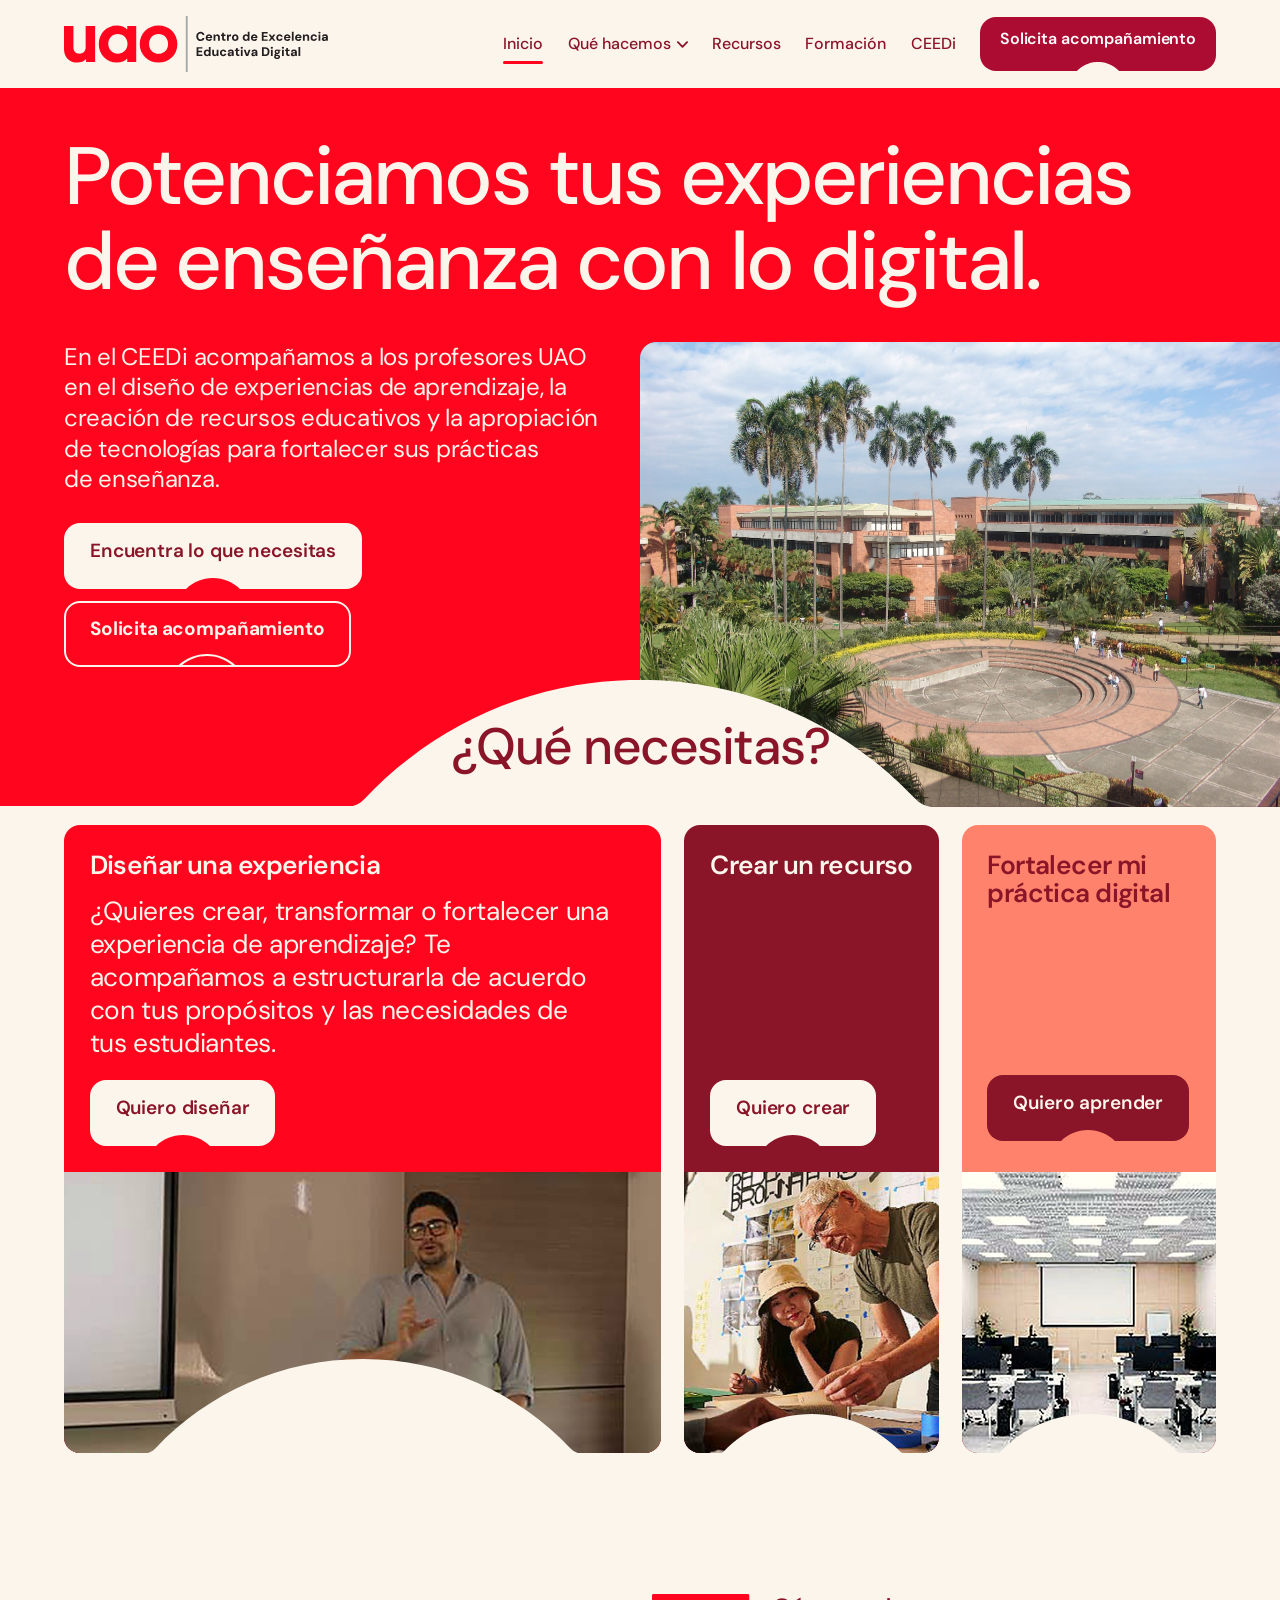
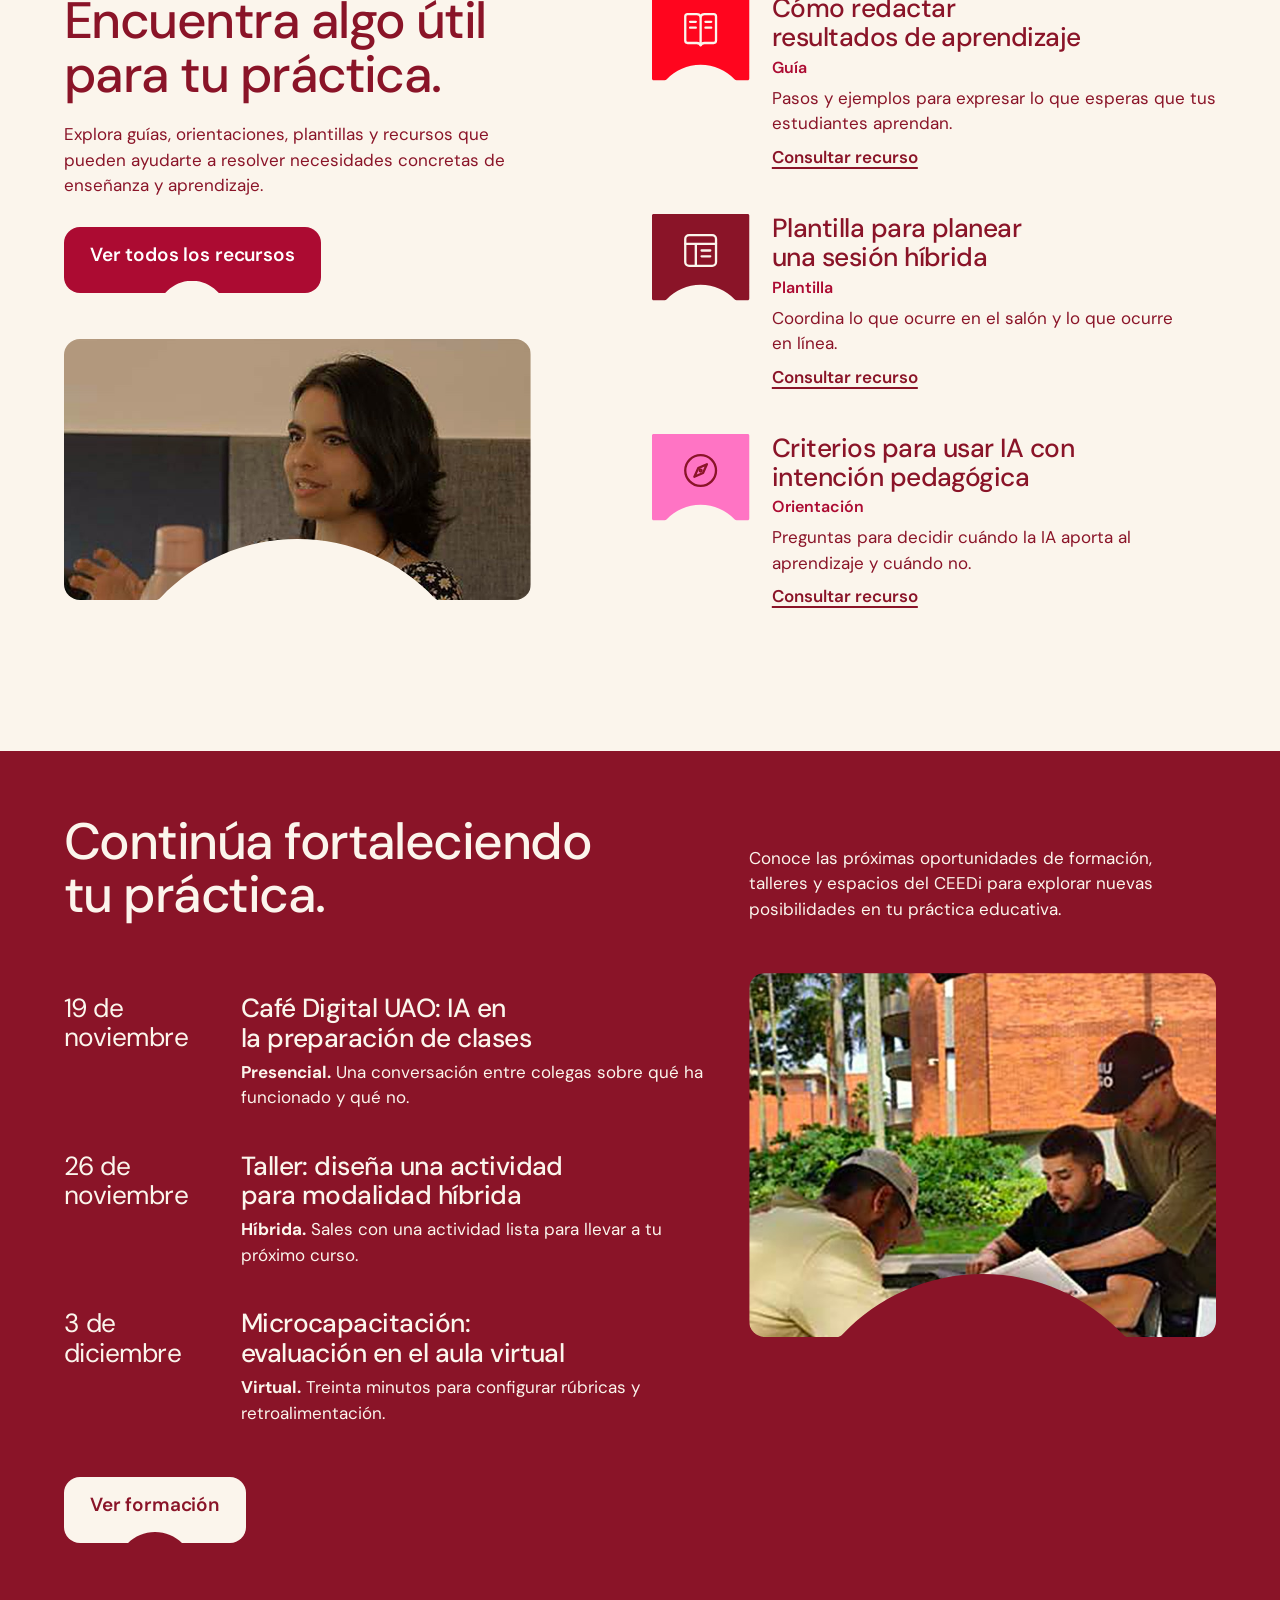
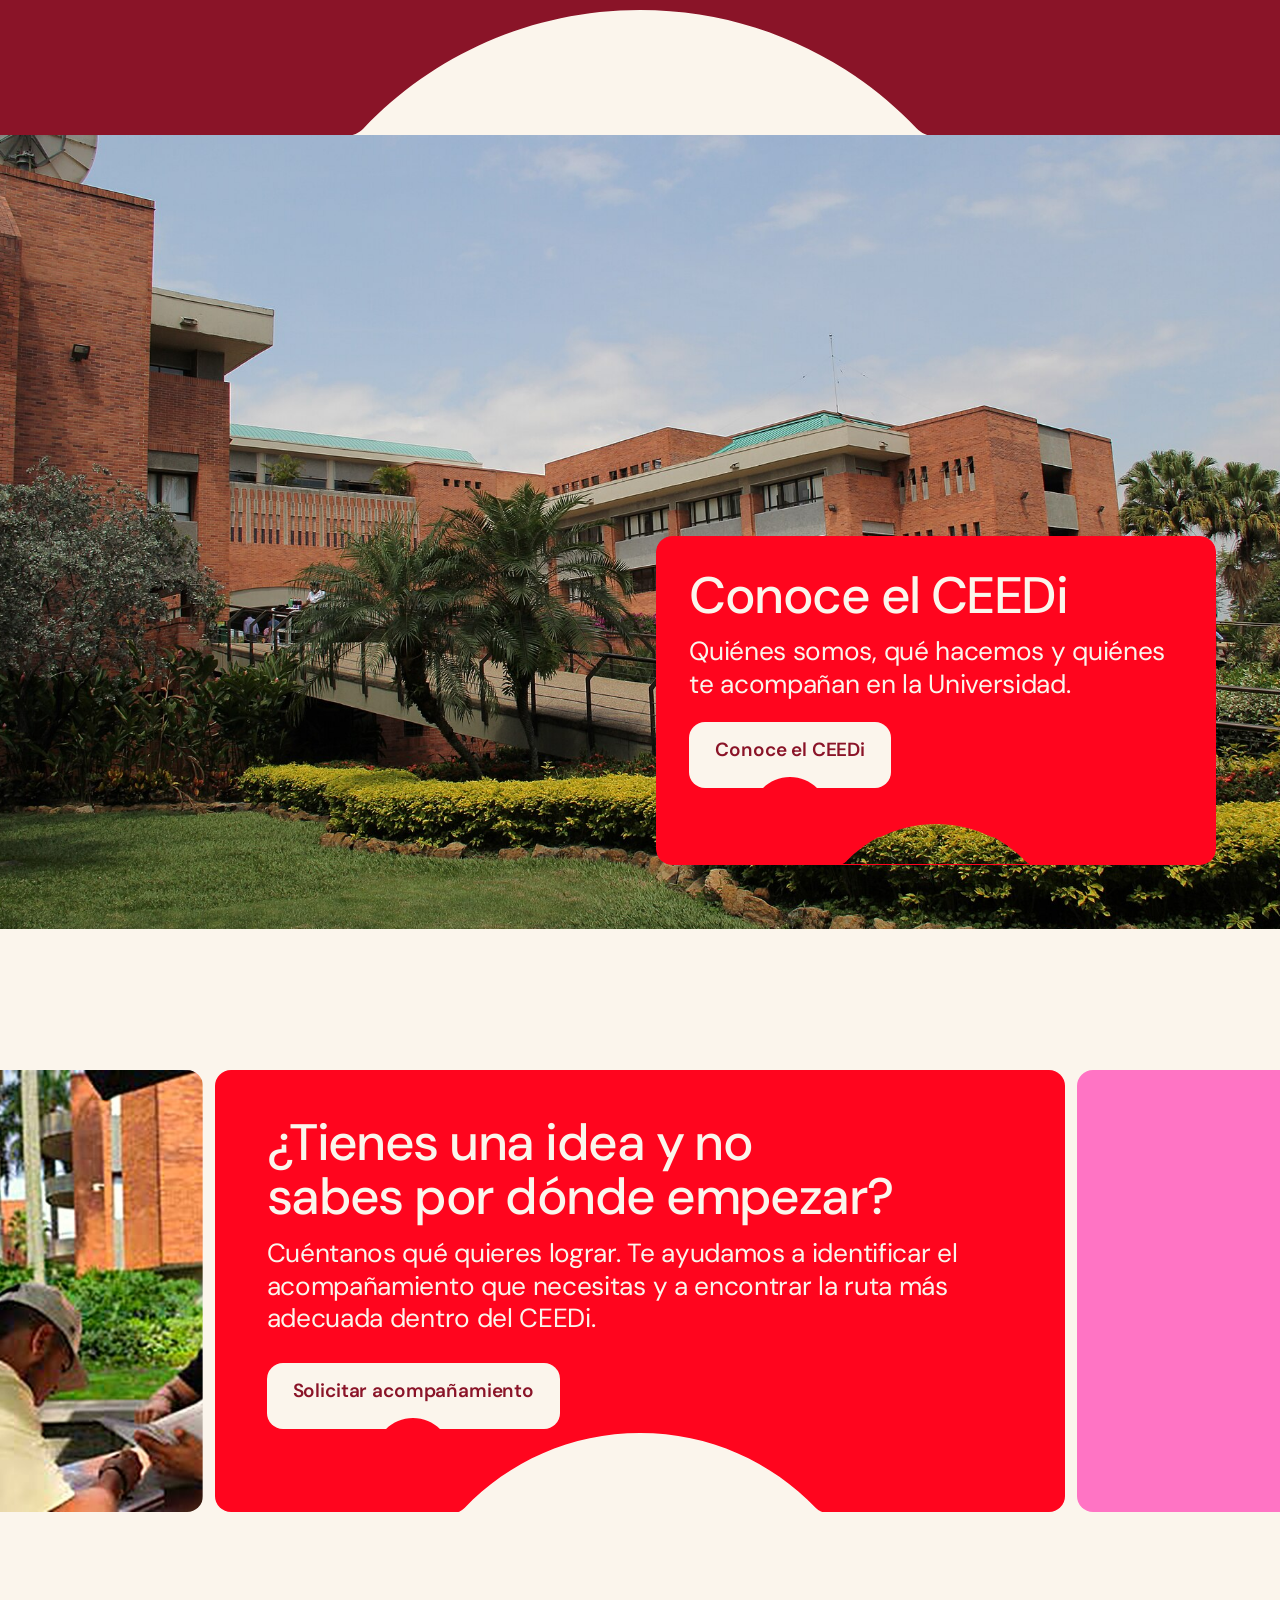
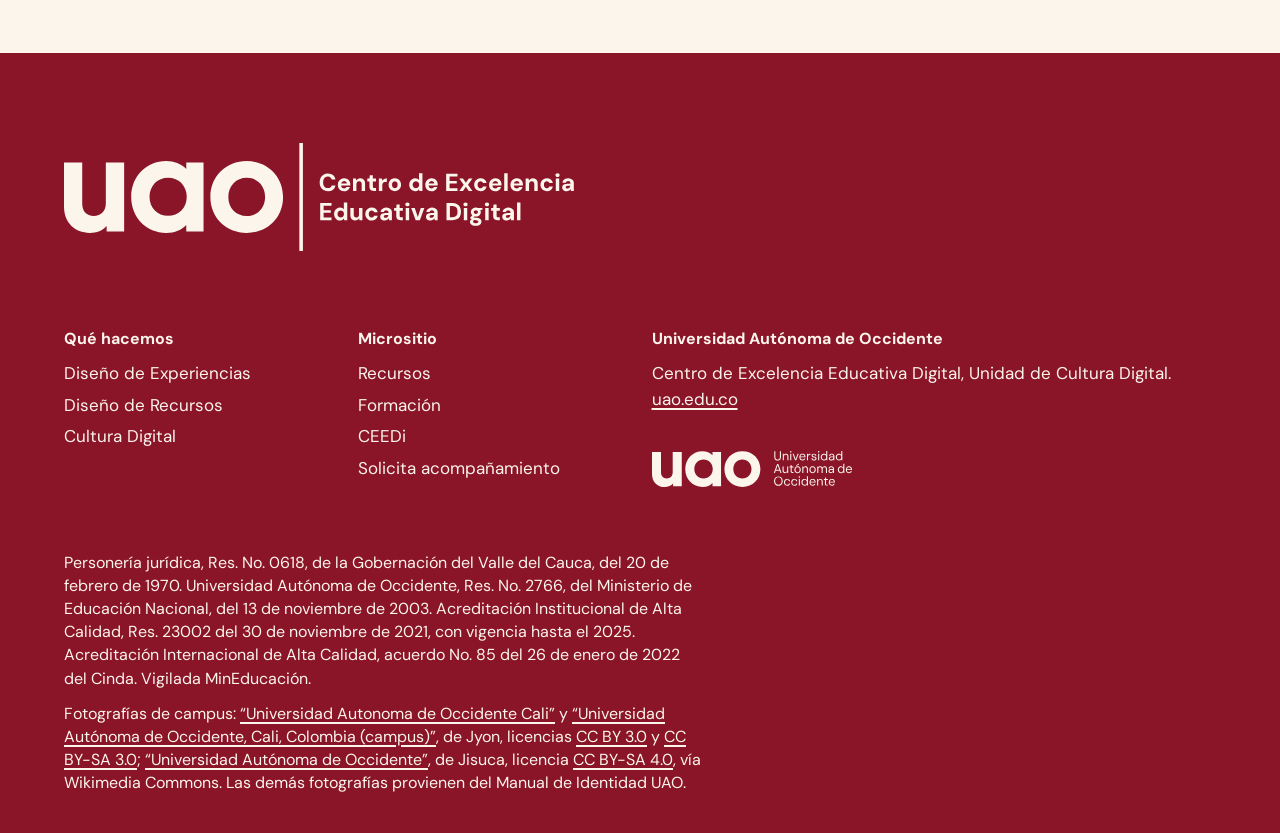
==== index.html @ 80896334 "init: first proposal" ====
<!DOCTYPE html>
<html lang="es">
<head>
<meta charset="utf-8">
<meta name="viewport" content="width=device-width, initial-scale=1">
<title>CEEDi · Centro de Excelencia Educativa Digital · UAO</title>
<meta name="description" content="Acompañamos a los profesores UAO en el diseño de experiencias de aprendizaje, la creación de recursos educativos y la apropiación de tecnologías.">
<meta name="theme-color" content="#FF051E">
<link rel="icon" href="assets/logo/favicon.svg" type="image/svg+xml">
<link rel="preload" href="assets/fonts/dm-sans-latin-wght-normal.woff2" as="font" type="font/woff2" crossorigin>
<link rel="stylesheet" href="assets/css/site.css">
<script>document.documentElement.classList.add('js')</script>
</head>
<body>

<a class="saltar" href="#contenido">Saltar al contenido</a>
<header class="cabecera">
  <a class="cabecera__marca" href="index.html"><img src="assets/logo/uao-ceedi.svg" width="265" height="56" alt="uao, Centro de Excelencia Educativa Digital. Ir al inicio"></a>
  <button class="cabecera__abrir" type="button" aria-expanded="false" aria-controls="menu">Menú</button>
  <nav class="nav" id="menu" aria-label="Principal">
    <button class="nav__cerrar" type="button">Cerrar</button>
    <ul>
      <li><a class="nav__enlace" href="index.html" aria-current="page">Inicio</a></li>
      <li class="nav__grupo">
        <button type="button" aria-expanded="false" aria-controls="sub-hacemos">Qué hacemos <svg class="nav__flecha" viewBox="0 0 12 7" fill="none" aria-hidden="true"><path d="M1 1l5 5 5-5" stroke="currentColor" stroke-width="2" stroke-linecap="round" stroke-linejoin="round"/></svg></button>
        <ul class="submenu" id="sub-hacemos">
          <li><a href="diseno-de-experiencias.html"><strong style="--vineta:var(--rojo)"><svg class="vineta" viewBox="0 0 491.82 245.91" aria-hidden="true"><path d="M491.82 7.79V238.13C491.82 242.43 488.34 245.91 484.04 245.91H428.38C424.11 245.91 420.03 244.16 417.1 241.06 374.18 195.67 313.34 167.36 245.91 167.36 178.48 167.36 117.64 195.67 74.72 241.06 71.79 244.16 67.71 245.91 63.45 245.91H7.79C3.48 245.91 0 242.43 0 238.13V7.79C0 3.49 3.48 0 7.79 0H484.04C488.34 0 491.82 3.49 491.82 7.79Z"/></svg>Diseño de Experiencias</strong><span>Crea, transforma o fortalece una experiencia de aprendizaje.</span></a></li><li><a href="diseno-de-recursos.html"><strong style="--vineta:var(--vino-o)"><svg class="vineta" viewBox="0 0 491.82 245.91" aria-hidden="true"><path d="M491.82 7.79V238.13C491.82 242.43 488.34 245.91 484.04 245.91H428.38C424.11 245.91 420.03 244.16 417.1 241.06 374.18 195.67 313.34 167.36 245.91 167.36 178.48 167.36 117.64 195.67 74.72 241.06 71.79 244.16 67.71 245.91 63.45 245.91H7.79C3.48 245.91 0 242.43 0 238.13V7.79C0 3.49 3.48 0 7.79 0H484.04C488.34 0 491.82 3.49 491.82 7.79Z"/></svg>Diseño de Recursos</strong><span>Convierte una idea o un contenido en un recurso educativo.</span></a></li><li><a href="cultura-digital.html"><strong style="--vineta:var(--coral)"><svg class="vineta" viewBox="0 0 491.82 245.91" aria-hidden="true"><path d="M491.82 7.79V238.13C491.82 242.43 488.34 245.91 484.04 245.91H428.38C424.11 245.91 420.03 244.16 417.1 241.06 374.18 195.67 313.34 167.36 245.91 167.36 178.48 167.36 117.64 195.67 74.72 241.06 71.79 244.16 67.71 245.91 63.45 245.91H7.79C3.48 245.91 0 242.43 0 238.13V7.79C0 3.49 3.48 0 7.79 0H484.04C488.34 0 491.82 3.49 491.82 7.79Z"/></svg>Cultura Digital</strong><span>Fortalece tu práctica con tecnologías, IA y herramientas.</span></a></li>
        </ul>
      </li>
      <li><a class="nav__enlace" href="recursos.html">Recursos</a></li>
      <li><a class="nav__enlace" href="formacion.html">Formación</a></li>
      <li><a class="nav__enlace" href="ceedi.html">CEEDi</a></li>
      <li><a class="btn" href="solicita-acompanamiento.html">Solicita acompañamiento</a></li>
    </ul>
  </nav>
</header>
<main id="contenido">


<section class="portada c-rojo" style="--dome-hero:46%;--dome-h:9.9vw">
  <div class="portada__campo"></div>
  <div class="portada__titulo">
    <h1 class="display lines"><span class="line"><span data-line style="--i:0">Potenciamos tus experiencias</span></span><span class="line"><span data-line style="--i:1">de enseñanza con lo digital.</span></span></h1>
  </div>
  <div class="portada__texto">
    <p class="lead" data-llega style="--d:420ms">En el CEEDi acompañamos a los profesores UAO en el diseño de experiencias de aprendizaje, la creación de recursos educativos y la apropiación de tecnologías para fortalecer sus prácticas de enseñanza.</p>
    <div class="acciones" data-llega style="--d:500ms"><a class="btn" href="#que-necesitas">Encuentra lo que necesitas</a><a class="btn btn--linea" href="solicita-acompanamiento.html">Solicita acompañamiento</a></div>
  </div>
  <figure class="portada__foto" style="--foco-img:50% 38%"><img src="assets/universidad-autonoma-de-occidente-cali.jpg" width="1920" height="1440" alt="Campus de la Universidad Autónoma de Occidente en Cali: palmeras, edificios de ladrillo y la plazoleta circular" fetchpriority="high" decoding="async"></figure>
  <div class="domo portada__domo"></div>
</section>

<section class="necesitas" id="que-necesitas" aria-labelledby="que-necesitas-t">
  <h2 class="titulo necesitas__titulo" id="que-necesitas-t">¿Qué necesitas?</h2>
  <div class="puertas" data-puertas>
    
<article class="puerta puerta--rojo arco is-open" style="--c:var(--rojo);--t:var(--crema);--vt:puerta-experiencias;--d:0ms" data-sube>
  <div class="puerta__color">
    <h3><button class="puerta__abrir" type="button" aria-expanded="true" aria-controls="puerta-0">Diseñar una experiencia<span class="puerta__signo" aria-hidden="true"></span></button></h3>
    <div class="puerta__cuerpo" id="puerta-0">
      <p class="puerta__pregunta">¿Quieres crear, transformar o fortalecer una experiencia de aprendizaje? Te acompañamos a estructurarla de acuerdo con tus propósitos y las necesidades de tus estudiantes.</p>
      <div class="puerta__accion"><a class="btn" href="diseno-de-experiencias.html">Quiero diseñar<span class="sr">, Diseño de Experiencias</span></a></div>
    </div>
  </div>
  <figure class="puerta__foto" style="--foco-img:66% 26%"><img src="assets/img/profesor-en-aula.jpg" width="1000" height="416" alt="Profesor explicando de pie frente a su grupo en un salón de clase de la UAO" loading="lazy" decoding="async"></figure>
</article>
<article class="puerta puerta--vino arco" style="--c:var(--vino-o);--t:var(--crema);--vt:puerta-recursos;--d:90ms" data-sube>
  <div class="puerta__color">
    <h3><button class="puerta__abrir" type="button" aria-expanded="false" aria-controls="puerta-1">Crear un recurso<span class="puerta__signo" aria-hidden="true"></span></button></h3>
    <div class="puerta__cuerpo" id="puerta-1">
      <p class="puerta__pregunta">¿Tienes un contenido, una idea o una necesidad educativa que quieres convertir en un recurso? Te acompañamos a encontrar y desarrollar el formato más pertinente.</p>
      <div class="puerta__accion"><a class="btn" href="diseno-de-recursos.html">Quiero crear<span class="sr">, Diseño de Recursos</span></a></div>
    </div>
  </div>
  <figure class="puerta__foto" style="--foco-img:50% 38%"><img src="assets/img/diseno-en-equipo.jpg" width="678" height="640" alt="Dos personas trabajan juntas sobre una mesa de diseño, frente a una pared con bocetos" loading="lazy" decoding="async"></figure>
</article>
<article class="puerta puerta--coral arco" style="--c:var(--coral);--t:var(--vino-o);--vt:puerta-cultura;--d:180ms" data-sube>
  <div class="puerta__color">
    <h3><button class="puerta__abrir" type="button" aria-expanded="false" aria-controls="puerta-2">Fortalecer mi práctica digital<span class="puerta__signo" aria-hidden="true"></span></button></h3>
    <div class="puerta__cuerpo" id="puerta-2">
      <p class="puerta__pregunta">Explora posibilidades para incorporar tecnologías, inteligencia artificial, herramientas institucionales y nuevas prácticas digitales a tu enseñanza.</p>
      <div class="puerta__accion"><a class="btn" href="cultura-digital.html">Quiero aprender<span class="sr">, Cultura Digital</span></a></div>
    </div>
  </div>
  <figure class="puerta__foto" style="--foco-img:50% 64%"><img src="assets/img/sala-de-computo.jpg" width="570" height="404" alt="Sala de cómputo de la Universidad, con puestos de trabajo y una pantalla de proyección" loading="lazy" decoding="async"></figure>
</article>
  </div>
</section>

<section class="seccion seccion--pegada" aria-labelledby="recursos-t">
  <div class="rejilla dos">
    <div class="dos__izq">
      <h2 class="titulo" id="recursos-t" data-sube>Encuentra algo útil para tu práctica.</h2>
      <p data-sube style="--d:80ms">Explora guías, orientaciones, plantillas y recursos que pueden ayudarte a resolver necesidades concretas de enseñanza y aprendizaje.</p>
      <div class="acciones" data-sube style="--d:140ms"><a class="btn" href="recursos.html">Ver todos los recursos</a></div>
      <figure class="dos__foto arco foto-fondo" data-abre style="--d:120ms"><img src="assets/img/profesora-explicando.jpg" width="960" height="480" alt="Profesora conversando con sus estudiantes durante una clase" loading="lazy" decoding="async"></figure>
    </div>
    <ul class="dos__der recursos-fila">
      
<li class="recurso" data-fila style="--d:0ms">
  <svg class="arco-icono" viewBox="0 0 491.82 435.91" aria-hidden="true"><path style="fill:var(--rojo)" d="M491.82 7.79V428.13C491.82 432.43 488.34 435.91 484.04 435.91H428.38C424.11 435.91 420.03 434.16 417.1 431.06 374.18 385.67 313.34 357.36 245.91 357.36 178.48 357.36 117.64 385.67 74.72 431.06 71.79 434.16 67.71 435.91 63.45 435.91H7.79C3.48 435.91 0 432.43 0 428.13V7.79C0 3.49 3.48 0 7.79 0H484.04C488.34 0 491.82 3.49 491.82 7.79Z"/><svg x="138.9" y="77.7" width="214" height="214" viewBox="0 0 44 44" fill="none" stroke-width="2.4" stroke-linecap="round" stroke-linejoin="round" style="stroke:var(--crema)"><path d="M6 7.5C6 6.1 7.1 5 8.5 5H18c1.9 0 3.5 1.1 4 2.7.5-1.6 2.1-2.7 4-2.7h9.5C36.9 5 38 6.1 38 7.5v25c0 1.4-1.1 2.5-2.5 2.5H26c-1.9 0-3.5 1-4 2.5-.5-1.5-2.1-2.5-4-2.5H8.5C7.1 35 6 33.9 6 32.5v-25Z"/><path d="M22 8v29"/><path d="M11 13h6M11 19h6M27 13h6M27 19h6"/></svg></svg>
  <div>
    <div class="recurso__cab"><h3>Cómo redactar resultados de aprendizaje</h3><span class="recurso__tipo">Guía</span></div>
    <p>Pasos y ejemplos para expresar lo que esperas que tus estudiantes aprendan.</p>
    <a class="enlace" href="recursos.html#diseno-y-ensenanza">Consultar recurso<span class="sr">: Cómo redactar resultados de aprendizaje</span></a>
  </div>
</li>
<li class="recurso" data-fila style="--d:70ms">
  <svg class="arco-icono" viewBox="0 0 491.82 435.91" aria-hidden="true"><path style="fill:var(--vino-o)" d="M491.82 7.79V428.13C491.82 432.43 488.34 435.91 484.04 435.91H428.38C424.11 435.91 420.03 434.16 417.1 431.06 374.18 385.67 313.34 357.36 245.91 357.36 178.48 357.36 117.64 385.67 74.72 431.06 71.79 434.16 67.71 435.91 63.45 435.91H7.79C3.48 435.91 0 432.43 0 428.13V7.79C0 3.49 3.48 0 7.79 0H484.04C488.34 0 491.82 3.49 491.82 7.79Z"/><svg x="138.9" y="77.7" width="214" height="214" viewBox="0 0 44 44" fill="none" stroke-width="2.4" stroke-linecap="round" stroke-linejoin="round" style="stroke:var(--crema)"><rect x="6" y="6" width="32" height="32" rx="4"/><path d="M6 15h32M17 15v23"/><path d="M23 22h9M23 28h9"/></svg></svg>
  <div>
    <div class="recurso__cab"><h3>Plantilla para planear una sesión híbrida</h3><span class="recurso__tipo">Plantilla</span></div>
    <p>Coordina lo que ocurre en el salón y lo que ocurre en línea.</p>
    <a class="enlace" href="recursos.html#multimodalidad">Consultar recurso<span class="sr">: Plantilla para planear una sesión híbrida</span></a>
  </div>
</li>
<li class="recurso" data-fila style="--d:140ms">
  <svg class="arco-icono" viewBox="0 0 491.82 435.91" aria-hidden="true"><path style="fill:var(--rosa)" d="M491.82 7.79V428.13C491.82 432.43 488.34 435.91 484.04 435.91H428.38C424.11 435.91 420.03 434.16 417.1 431.06 374.18 385.67 313.34 357.36 245.91 357.36 178.48 357.36 117.64 385.67 74.72 431.06 71.79 434.16 67.71 435.91 63.45 435.91H7.79C3.48 435.91 0 432.43 0 428.13V7.79C0 3.49 3.48 0 7.79 0H484.04C488.34 0 491.82 3.49 491.82 7.79Z"/><svg x="138.9" y="77.7" width="214" height="214" viewBox="0 0 44 44" fill="none" stroke-width="2.4" stroke-linecap="round" stroke-linejoin="round" style="stroke:var(--vino-o)"><circle cx="22" cy="22" r="16"/><path d="M28.5 15.5l-4 9-9 4 4-9 9-4Z"/><circle cx="22" cy="22" r="1"/></svg></svg>
  <div>
    <div class="recurso__cab"><h3>Criterios para usar IA con intención pedagógica</h3><span class="recurso__tipo">Orientación</span></div>
    <p>Preguntas para decidir cuándo la IA aporta al aprendizaje y cuándo no.</p>
    <a class="enlace" href="recursos.html#inteligencia-artificial">Consultar recurso<span class="sr">: Criterios para usar IA con intención pedagógica</span></a>
  </div>
</li>
    </ul>
  </div>
</section>

<section class="campo campo--vino" aria-labelledby="formacion-t">
  <div class="campo__arco arco" style="--outer:var(--crema)">
    <div class="rejilla indice__cab">
      <h2 class="titulo" id="formacion-t" data-sube>Continúa fortaleciendo tu práctica.</h2>
      <p data-sube style="--d:80ms">Conoce las próximas oportunidades de formación, talleres y espacios del CEEDi para explorar nuevas posibilidades en tu práctica educativa.</p>
    </div>
    <div class="indice" data-indice>
      <div class="indice__lista">
        <ul>
          
          <li data-fila style="--d:0ms"><a class="indice__fila" href="formacion.html#proximas">
            <img src="assets/img/trabajo-en-grupo.jpg" width="552" height="472" alt="" class="indice__mini" loading="lazy" decoding="async">
            <span class="indice__fecha">19 de noviembre</span>
            <div><h3 class="indice__nombre">Café Digital UAO: IA en la preparación de clases</h3><span class="indice__detalle"><span class="indice__modo">Presencial.</span> Una conversación entre colegas sobre qué ha funcionado y qué no.</span></div>
          </a></li>
          <li data-fila style="--d:80ms"><a class="indice__fila" href="formacion.html#proximas">
            <img src="assets/img/tablero.jpg" width="558" height="476" alt="" class="indice__mini" loading="lazy" decoding="async">
            <span class="indice__fecha">26 de noviembre</span>
            <div><h3 class="indice__nombre">Taller: diseña una actividad para modalidad híbrida</h3><span class="indice__detalle"><span class="indice__modo">Híbrida.</span> Sales con una actividad lista para llevar a tu próximo curso.</span></div>
          </a></li>
          <li data-fila style="--d:160ms"><a class="indice__fila" href="formacion.html#proximas">
            <img src="assets/img/sala-de-computo.jpg" width="570" height="404" alt="" class="indice__mini" loading="lazy" decoding="async">
            <span class="indice__fecha">3 de diciembre</span>
            <div><h3 class="indice__nombre">Microcapacitación: evaluación en el aula virtual</h3><span class="indice__detalle"><span class="indice__modo">Virtual.</span> Treinta minutos para configurar rúbricas y retroalimentación.</span></div>
          </a></li>
        </ul>
        <div class="acciones indice__pie" data-sube><a class="btn" href="formacion.html">Ver formación</a></div>
      </div>
      <figure class="indice__marco arco foto-fondo" data-abre aria-hidden="true">
        <img src="assets/img/trabajo-en-grupo.jpg" width="552" height="472" alt="" loading="lazy" decoding="async" class="is-on"><img src="assets/img/tablero.jpg" width="558" height="476" alt="" loading="lazy" decoding="async"><img src="assets/img/sala-de-computo.jpg" width="570" height="404" alt="" loading="lazy" decoding="async">
      </figure>
    </div>
  </div>
</section>

<section class="banda" aria-labelledby="conoce-t" style="--foco-img:50% 58%">
  <img src="assets/universidad-autonoma-de-occidente-cali-colombia-campus.jpg" width="1920" height="1280" alt="Edificios de ladrillo del campus de la UAO y el puente peatonal entre jardines" class="deriva" loading="lazy" decoding="async">
  <div class="banda__tarjeta arco" data-sube style="padding-bottom:clamp(58px,6vw,84px)">
    <h2 class="titulo" id="conoce-t">Conoce el CEEDi</h2>
    <p>Quiénes somos, qué hacemos y quiénes te acompañan en la Universidad.</p>
    <div class="acciones"><a class="btn" href="ceedi.html">Conoce el CEEDi</a></div>
  </div>
</section>


<section class="cierre" aria-labelledby="cierre-t">
  <div class="cierre__lado cierre__lado--izq" data-abre><img src="assets/img/trabajo-en-grupo.jpg" width="552" height="472" alt="" loading="lazy" decoding="async"></div>
  <div class="cierre__tile arco" data-sube>
    <h2 class="titulo" id="cierre-t">¿Tienes una idea y no sabes por dónde empezar?</h2>
    
    <p class="cierre__texto">Cuéntanos qué quieres lograr. Te ayudamos a identificar el acompañamiento que necesitas y a encontrar la ruta más adecuada dentro del CEEDi.</p>
    <div class="acciones"><a class="btn" href="solicita-acompanamiento.html">Solicitar acompañamiento</a></div>
  </div>
  <div class="cierre__lado cierre__lado--der" data-sube style="--d:90ms"></div>
</section>
</main>

<footer class="pie">
  <a class="pie__marca" href="index.html"><img src="assets/logo/uao-ceedi-crema.svg" width="620" height="131" alt="uao, Centro de Excelencia Educativa Digital" loading="lazy"></a>
  <div class="pie__cols">
    <div class="pie__col--a">
      <h2>Qué hacemos</h2>
      <ul><li><a href="diseno-de-experiencias.html">Diseño de Experiencias</a></li><li><a href="diseno-de-recursos.html">Diseño de Recursos</a></li><li><a href="cultura-digital.html">Cultura Digital</a></li></ul>
    </div>
    <div class="pie__col--b">
      <h2>Micrositio</h2>
      <ul>
        <li><a href="recursos.html">Recursos</a></li>
        <li><a href="formacion.html">Formación</a></li>
        <li><a href="ceedi.html">CEEDi</a></li>
        <li><a href="solicita-acompanamiento.html">Solicita acompañamiento</a></li>
      </ul>
    </div>
    <div class="pie__col--c">
      <h2>Universidad Autónoma de Occidente</h2>
      <p>Centro de Excelencia Educativa Digital, Unidad de Cultura Digital.</p>
      <p><a href="https://www.uao.edu.co" style="text-decoration-color:currentColor">uao.edu.co</a></p>
      <div class="pie__uni"><img src="assets/logo/uao-horizontal-crema.svg" width="200" height="36" alt="uao, Universidad Autónoma de Occidente" loading="lazy"></div>
    </div>
  </div>
  <div class="pie__legal">
    <p>Personería jurídica, Res. No. 0618, de la Gobernación del Valle del Cauca, del 20 de febrero de 1970. Universidad Autónoma de Occidente, Res. No. 2766, del Ministerio de Educación Nacional, del 13 de noviembre de 2003. Acreditación Institucional de Alta Calidad, Res. 23002 del 30 de noviembre de 2021, con vigencia hasta el 2025. Acreditación Internacional de Alta Calidad, acuerdo No. 85 del 26 de enero de 2022 del Cinda. Vigilada MinEducación.</p>
    <p>Fotografías de campus: <a href="https://commons.wikimedia.org/w/index.php?curid=12123707">“Universidad Autonoma de Occidente Cali”</a> y <a href="https://commons.wikimedia.org/w/index.php?curid=23885498">“Universidad Autónoma de Occidente, Cali, Colombia (campus)”</a>, de Jyon, licencias <a href="https://creativecommons.org/licenses/by/3.0/">CC BY 3.0</a> y <a href="https://creativecommons.org/licenses/by-sa/3.0/">CC BY-SA 3.0</a>; <a href="https://commons.wikimedia.org/wiki/File:Universidad_Aut%C3%B3noma_de_Occidente.jpg">“Universidad Autónoma de Occidente”</a>, de Jisuca, licencia <a href="https://creativecommons.org/licenses/by-sa/4.0">CC BY-SA 4.0</a>, vía Wikimedia Commons. Las demás fotografías provienen del Manual de Identidad UAO.</p>
  </div>
</footer>
<script src="assets/js/site.js" defer></script>
</body>
</html>
---- assets/css/site.css ----
/* Micrositio CEEDi · Universidad Autónoma de Occidente
   Sistema visual tomado del Manual de Identidad UAO (julio 2026).
   Color: dominantes rojo y crema; subordinados vino, vino oscuro, coral y blanco; acento rosa
   (combinación 3, p. 29). Tipografía: DM Sans (p. 32). Gráfica: el arco (p. 49-55). */

@font-face {
  font-family: "DM Sans";
  src: url("../fonts/dm-sans-latin-wght-normal.woff2") format("woff2");
  font-weight: 100 1000;
  font-style: normal;
  font-display: swap;
  unicode-range: U+0000-00FF, U+0131, U+0152-0153, U+02BB-02BC, U+02C6, U+02DA, U+02DC, U+0304, U+0308, U+0329, U+2000-206F, U+20AC, U+2122, U+2191, U+2193, U+2212, U+2215, U+FEFF, U+FFFD;
}
@font-face {
  font-family: "DM Sans";
  src: url("../fonts/dm-sans-latin-ext-wght-normal.woff2") format("woff2");
  font-weight: 100 1000;
  font-style: normal;
  font-display: swap;
  unicode-range: U+0100-02BA, U+02BD-02C5, U+02C7-02CC, U+02CE-02D7, U+02DD-02FF, U+1D00-1DBF, U+1E00-1E9F, U+1EF2-1EFF, U+2020, U+20A0-20AB, U+20AD-20C0, U+2113, U+2C60-2C7F, U+A720-A7FF;
}

:root {
  /* Paleta del manual */
  --rojo: #FF051E;
  --crema: #FBF5EC;
  --vino: #AC0B32;
  --vino-o: #8A1428;
  --coral: #FF836C;
  --blanco: #FFFFFF;
  --rosa: #FF74C4;

  /* Márgenes: 5 % del formato (manual p. 58) */
  --margin: clamp(20px, 5vw, 110px);
  --gutter: clamp(14px, 1.8vw, 28px);
  --gap: clamp(72px, 11vw, 176px);
  --r: 16px;

  /* Escala: cinco pasos */
  --s-display: clamp(1.6rem, 6.35vw, 6.75rem);
  --s-head: clamp(1.75rem, 4vw, 4rem);
  --s-lead: clamp(1.5rem, 2.05vw, 2rem);
  --s-body: clamp(1.0625rem, 1.32vw, 1.1875rem);
  --s-small: 1rem;

  /* Movimiento */
  --ease-out: cubic-bezier(0.22, 1, 0.36, 1);
  --ease-expo: cubic-bezier(0.16, 1, 0.3, 1);
  --ease-in-out: cubic-bezier(0.76, 0, 0.24, 1);
  --ease-soft: cubic-bezier(0.33, 1, 0.68, 1);
  --t-press: 140ms;
  --t-hover: 180ms;
  --t-ui: 240ms;

  /* La curva inferior del arco, trazada desde el vector del manual (p. 49).
     Nunca se deforma: su proporción está fija y se recorta sobre el fondo de la sección. */
  --domo: url("data:image/svg+xml,%3Csvg xmlns='http://www.w3.org/2000/svg' viewBox='0 0 364.93 78.55' preserveAspectRatio='none'%3E%3Cpath d='M0 78.55C4.26 78.55 8.34 76.8 11.27 73.7 54.19 28.31 115.03 0 182.46 0 249.89 0 310.73 28.31 353.65 73.7 356.58 76.8 360.66 78.55 364.93 78.55Z'/%3E%3C/svg%3E");
  --domo-ratio: 364.93 / 78.55;
  --macizo: url("data:image/svg+xml,%3Csvg xmlns='http://www.w3.org/2000/svg' viewBox='0 0 8 8' preserveAspectRatio='none'%3E%3Crect width='8' height='8'/%3E%3C/svg%3E");

  /* Colores de contexto */
  --outer: var(--crema);
  --ground: var(--crema);
  --ink: var(--vino-o);
  --btn-bg: var(--vino);
  --btn-fg: var(--blanco);
}

*, *::before, *::after { box-sizing: border-box; }
html { -webkit-text-size-adjust: 100%; scroll-behavior: smooth; scroll-padding-top: 104px; }
@media (prefers-reduced-motion: reduce) { html { scroll-behavior: auto; } }
body {
  margin: 0;
  background: var(--crema);
  color: var(--ink);
  font-family: "DM Sans", Arial, sans-serif;
  font-size: var(--s-body);
  line-height: 1.5;
  font-optical-sizing: auto;
  -webkit-font-smoothing: antialiased;
  overflow-x: clip;
}
img, svg { display: block; max-width: 100%; }
img { height: auto; }
figure { margin: 0; }
ul, ol { margin: 0; padding: 0; list-style: none; }
h1, h2, h3, h4, p { margin: 0; }
h1, h2, h3 { font-weight: 500; text-wrap: balance; }
p { text-wrap: pretty; }
a { color: inherit; }
button { font: inherit; color: inherit; background: none; border: 0; padding: 0; cursor: pointer; }
:focus-visible { outline: 3px solid var(--foco, var(--vino-o)); outline-offset: 3px; border-radius: 4px; }
.sr { position: absolute; width: 1px; height: 1px; overflow: hidden; clip-path: inset(50%); white-space: nowrap; }

@view-transition { navigation: auto; }
@media (prefers-reduced-motion: reduce) { @view-transition { navigation: none; } }
::view-transition-old(root) { animation: vt-leave 180ms ease both; }
::view-transition-new(root) { animation: vt-arrive 360ms var(--ease-out) 40ms both; }
::view-transition-group(*) { animation-duration: 460ms; animation-timing-function: var(--ease-in-out); }
@keyframes vt-leave { to { opacity: 0; } }
@keyframes vt-arrive { from { opacity: 0; transform: translateY(14px); } }

/* ------------------------------------------------ tipos */
.display { font-size: var(--s-display); line-height: 1.04; letter-spacing: -0.035em; }
.display--area { font-size: clamp(3rem, 8.5vw, 9.25rem); line-height: 0.98; letter-spacing: -0.045em; }
.display--medio { font-size: clamp(2.4rem, 7vw, 7.5rem); line-height: 1; letter-spacing: -0.04em; }
.display--ceedi { font-size: clamp(2.2rem, 6.9vw, 7.5rem); line-height: 1.02; letter-spacing: -0.04em; }
.titulo { font-size: var(--s-head); line-height: 1.05; letter-spacing: -0.03em; }
.lead { font-size: var(--s-lead); line-height: 1.28; letter-spacing: -0.012em; }
.nota { font-size: var(--s-small); line-height: 1.45; }
.lines .line { display: block; overflow: clip; padding-bottom: 0.14em; margin-bottom: -0.14em; }
.lines [data-line] { display: block; }

/* ------------------------------------------------ marco */
.seccion { padding-inline: var(--margin); padding-block: var(--gap); }
.seccion--pegada { padding-top: 0; }
.rejilla { display: grid; grid-template-columns: repeat(12, minmax(0, 1fr)); column-gap: var(--gutter); }

/* ------------------------------------------------ el arco */
.arco { position: relative; border-radius: var(--r); overflow: clip; }
.arco::after,
.domo {
  content: "";
  position: absolute;
  left: 50%;
  bottom: -1px;
  width: var(--dome, 74%);
  aspect-ratio: var(--domo-ratio);
  transform: translateX(-50%);
  background: var(--outer);
  -webkit-mask: var(--domo) center / 100% 100% no-repeat;
  mask: var(--domo) center / 100% 100% no-repeat;
  pointer-events: none;
  z-index: 4;
}
/* viñeta: el mismo arco a tamaño de texto */
.vineta { display: inline-block; width: 0.98em; height: 0.49em; flex: none; fill: var(--vineta, var(--rojo)); }
.foto-fondo { background: var(--vino-o); }
.foto-fondo img { width: 100%; height: 100%; object-fit: cover; }

/* ------------------------------------------------ botones: un arco pequeño (tercer tipo, p. 55) */
.btn {
  position: relative;
  display: inline-flex;
  align-items: center;
  justify-content: center;
  min-height: 66px;
  padding: 13px 26px 24px;
  border-radius: var(--r);
  background: var(--btn-bg);
  color: var(--btn-fg);
  font-weight: 600;
  font-size: 1.1875rem;
  line-height: 1.12;
  letter-spacing: -0.008em;
  text-decoration: none;
  text-align: center;
  overflow: clip;
  transition: transform var(--t-press) var(--ease-out), background-color var(--t-hover) ease, color var(--t-hover) ease;
}
.btn::after {
  content: "";
  position: absolute;
  left: 50%;
  bottom: -1px;
  width: 58px;
  aspect-ratio: var(--domo-ratio);
  transform: translateX(-50%);
  transform-origin: 50% 100%;
  background: var(--ground);
  -webkit-mask: var(--domo) center / 100% 100% no-repeat;
  mask: var(--domo) center / 100% 100% no-repeat;
  transition: transform 320ms var(--ease-out);
}
.btn:active { transform: scale(0.97); }
.btn--linea {
  background: transparent;
  color: var(--btn-line, var(--ink));
  border: 2px solid var(--btn-line, var(--ink));
  padding: 11px 24px 22px;
  font-weight: 700;
}
.btn--linea::after { bottom: -3px; }
.btn--linea::before {
  content: "";
  position: absolute;
  left: 50%;
  bottom: -3px;
  width: 65px;
  aspect-ratio: var(--domo-ratio);
  transform: translateX(-50%);
  transform-origin: 50% 100%;
  background: var(--btn-line, var(--ink));
  -webkit-mask: var(--domo) center / 100% 100% no-repeat;
  mask: var(--domo) center / 100% 100% no-repeat;
  transition: transform 320ms var(--ease-out);
}
.acciones { display: flex; flex-wrap: wrap; gap: 12px; align-items: flex-start; }
.enlace {
  font-weight: 600;
  text-decoration: underline;
  text-decoration-thickness: 2px;
  text-underline-offset: 0.22em;
  text-decoration-color: currentColor;
  transition: text-decoration-color var(--t-hover) ease, color var(--t-hover) ease;
}
@media (hover: hover) and (pointer: fine) {
  .btn:hover::after, .btn:hover::before { transform: translateX(-50%) scale(1.5); }
  .btn:not(.btn--linea):hover { background: var(--btn-hover, var(--vino-o)); }
  .enlace:hover { text-decoration-color: var(--enlace-hover, var(--rojo)); }
}

/* ------------------------------------------------ cabecera */
.saltar { position: absolute; left: var(--margin); top: -80px; z-index: 60; background: var(--vino-o); color: var(--crema); padding: 12px 18px; border-radius: var(--r); }
.saltar:focus { top: 12px; }
.cabecera {
  position: sticky;
  top: 0;
  z-index: 40;
  display: flex;
  align-items: center;
  justify-content: space-between;
  gap: 24px;
  min-height: 88px;
  padding-inline: var(--margin);
  background: var(--crema);
  transition: transform 320ms var(--ease-out);
}
.cabecera.is-oculta { transform: translateY(-100%); }
.cabecera__marca { display: block; flex: none; border-radius: 4px; }
.cabecera__marca img { height: 56px; width: auto; }
.cabecera__abrir { display: none; }
.nav > ul { display: flex; align-items: center; gap: clamp(14px, 1.9vw, 30px); }
.nav a:not(.btn), .nav button { font-size: 1rem; font-weight: 500; text-decoration: none; color: var(--vino-o); }
.nav__enlace, .nav__grupo > button { position: relative; display: inline-flex; align-items: center; gap: 6px; padding-block: 10px; }
.nav__enlace::after, .nav__grupo > button::after {
  content: "";
  position: absolute;
  left: 0;
  right: 0;
  bottom: 2px;
  height: 3px;
  border-radius: 3px;
  background: var(--rojo);
  transform: scaleX(0);
  transform-origin: 0 50%;
  transition: transform 300ms var(--ease-out);
}
.nav__enlace[aria-current="page"]::after, .nav__grupo.es-actual > button::after { transform: scaleX(1); }
@media (hover: hover) and (pointer: fine) {
  .nav__enlace:hover::after, .nav__grupo:hover > button::after { transform: scaleX(1); }
}
.nav .btn { min-height: 54px; padding: 8px 20px 18px; font-size: 1rem; }
.nav .btn::after { width: 46px; }
.nav__flecha { width: 11px; height: 7px; transition: transform var(--t-ui) var(--ease-out); }
.nav__grupo { position: relative; }
.submenu {
  position: absolute;
  top: calc(100% + 6px);
  left: -24px;
  width: 400px;
  padding: 14px;
  background: var(--blanco);
  border-radius: var(--r);
  box-shadow: 0 18px 46px rgb(138 20 40 / 0.2); /* taste-skill-ignore: menú flotante */
  transform-origin: 24px 0;
  display: none;
}
.submenu a { display: block; padding: 12px 14px; border-radius: 10px; transition: background-color var(--t-hover) ease; }
.submenu strong { display: flex; align-items: baseline; gap: 10px; font-weight: 600; font-size: 1.0625rem; }
.submenu span { display: block; margin-top: 2px; font-size: var(--s-small); line-height: 1.4; font-weight: 400; }
.nav__grupo:focus-within .submenu,
.nav__grupo.is-open .submenu { display: block; animation: menu 240ms var(--ease-out); }
@keyframes menu { from { opacity: 0; transform: translateY(-6px) scale(0.98); } }
.nav__grupo.is-open .nav__flecha { transform: rotate(180deg); }
@media (hover: hover) and (pointer: fine) {
  .nav__grupo:hover .submenu { display: block; animation: menu 240ms var(--ease-out); }
  .nav__grupo:hover .nav__flecha { transform: rotate(180deg); }
  .submenu a:hover { background: var(--crema); }
}

@media (max-width: 1099px) {
  .cabecera { min-height: 74px; }
  .cabecera__marca img { height: 46px; }
  .js .cabecera__abrir {
    display: inline-flex;
    align-items: center;
    min-height: 44px;
    padding-inline: 14px;
    font-weight: 600;
    color: var(--vino-o);
    border-radius: var(--r);
  }
  .js .nav {
    position: fixed;
    inset: 0;
    z-index: 50;
    display: flex;
    flex-direction: column;
    padding: 88px var(--margin) 32px;
    background: var(--rojo);
    --foco: var(--crema);
    --ground: var(--crema);
    overflow-y: auto;
    clip-path: inset(0 0 100% 0);
    visibility: hidden;
    transition: clip-path 420ms var(--ease-in-out), visibility 420ms;
  }
  .js .nav.is-open { clip-path: inset(0); visibility: visible; transition: clip-path 420ms var(--ease-in-out), visibility 0s; }
  .nav > ul { flex-direction: column; align-items: flex-start; gap: 4px; }
  .nav a:not(.btn), .nav button { font-size: 2rem; line-height: 1.15; color: var(--crema); letter-spacing: -0.02em; }
  .nav__enlace::after, .nav__grupo > button::after { background: var(--crema); }
  .nav__flecha { width: 18px; height: 11px; }
  .submenu {
    position: static;
    width: auto;
    padding: 0 0 12px 2px;
    background: none;
    box-shadow: none; /* taste-skill-ignore */
    display: none;
    animation: none;
  }
  .nav__grupo.is-open .submenu { display: block; }
  .nav .submenu a { font-size: 1.5rem; padding: 6px 0; color: var(--crema); }
  .submenu strong { font-weight: 500; font-size: 1.5rem; }
  .submenu .vineta { display: none; }
  .submenu span { display: none; }
  .nav .btn { margin-top: 20px; min-height: 66px; padding: 12px 26px 24px; font-size: 1.1875rem; font-weight: 700; --btn-bg: var(--crema); --btn-fg: var(--vino-o); --ground: var(--rojo); }
  .nav__cerrar { position: absolute; top: 15px; right: var(--margin); min-height: 44px; padding-inline: 14px; font-weight: 700; color: var(--crema); font-size: 1.1875rem !important; letter-spacing: 0 !important; }
}
@media (min-width: 1100px) { .nav__cerrar { display: none; } }

/* ------------------------------------------------ portada: el arco a escala máxima */
.portada {
  --campo: var(--rojo);
  --campo-ink: var(--crema);
  position: relative;
  display: grid;
  grid-template-columns: var(--margin) repeat(12, minmax(0, 1fr)) var(--margin);
  column-gap: 0;
  grid-template-rows: auto minmax(0, 1fr);
}
.portada__campo { grid-column: 1 / -1; grid-row: 1 / 3; background: var(--campo); }
.portada__domo { position: relative; grid-column: 1 / -1; grid-row: 1 / 3; align-self: end; justify-self: center; left: auto; bottom: auto; transform: none; margin-bottom: -1px; width: var(--dome-hero, 46%); z-index: 4; }
.portada__titulo { grid-column: 2 / -2; grid-row: 1; padding-top: clamp(28px, 3.6vw, 56px); color: var(--campo-ink); background: var(--campo); position: relative; z-index: 2; }
.portada__texto {
  --ground: var(--campo);
  --ink: var(--campo-ink);
  --btn-bg: var(--crema);
  --btn-fg: var(--vino-o);
  --btn-hover: var(--blanco);
  --btn-line: var(--crema);
  --foco: var(--crema);
  grid-column: 2 / span 6;
  grid-row: 2;
  align-self: start;
  padding-top: clamp(24px, 3vw, 44px);
  padding-right: clamp(16px, 3vw, 48px);
  padding-bottom: calc(var(--dome-h, 10.5vw) + 12px);
  color: var(--campo-ink);
  background: var(--campo);
  position: relative;
  z-index: 2;
}
.portada__texto .lead { max-width: 33em; font-size: clamp(1.5rem, 1.75vw, 1.625rem); }
.portada__texto .acciones { margin-top: clamp(20px, 2.2vw, 32px); }
.portada__foto {
  grid-column: 8 / -1;
  grid-row: 2;
  margin-top: clamp(24px, 3vw, 44px);
  margin-bottom: -1px;
  border-top-left-radius: var(--r);
  overflow: clip;
  background: var(--vino-o);
  position: relative;
  z-index: 1;
  min-height: 320px;
}
.portada__foto img { position: absolute; inset: 0; width: 100%; height: 100%; object-fit: cover; object-position: var(--foco-img, 50% 50%); }

/* el arco de la portada vive sobre el fondo crema y entrega a la siguiente sección */
.necesitas { padding-inline: var(--margin); padding-bottom: var(--gap); }
.necesitas__titulo { position: relative; z-index: 6; margin-top: calc(var(--dome-h, 10.5vw) * -0.64); margin-bottom: clamp(30px, 4vw, 60px); text-align: center; }

/* Colores por área */
.c-rojo { --campo: var(--rojo); --campo-ink: var(--crema); }
.c-vino { --campo: var(--vino-o); --campo-ink: var(--crema); }
.c-coral { --campo: var(--coral); --campo-ink: var(--vino-o); }
.c-coral .portada__texto { --btn-bg: var(--vino-o); --btn-fg: var(--crema); --btn-hover: var(--vino); --btn-line: var(--vino-o); --foco: var(--vino-o); }

/* ------------------------------------------------ las tres puertas */
.puertas { display: flex; gap: var(--gutter); }
.puerta {
  --ground: var(--c);
  --ink: var(--t);
  --foco: var(--t);
  flex: 1 1 0;
  min-width: 0;
  display: flex;
  flex-direction: column;
  background: var(--c);
  color: var(--t);
  view-transition-name: var(--vt, none);
}
.puerta__color { position: relative; flex: 1 1 auto; display: flex; flex-direction: column; padding: clamp(20px, 2vw, 28px); min-height: 330px; overflow: clip; }
.puerta h3 { font-size: var(--s-lead); line-height: 1.08; letter-spacing: -0.022em; font-weight: 600; }
.puerta__abrir { display: block; text-align: left; line-height: inherit; letter-spacing: inherit; font-weight: inherit; border-radius: 6px; }
.puerta__pregunta { margin-top: 16px; font-size: var(--s-lead); line-height: 1.26; letter-spacing: -0.012em; }
.puerta__accion { margin-top: auto; padding-top: 20px; }
.puerta__foto { position: relative; flex: 0 0 auto; height: clamp(240px, 22vw, 340px); background: var(--vino-o); overflow: clip; }
.puerta__foto img { position: absolute; inset: 0; width: 100%; height: 100%; object-fit: cover; object-position: var(--foco-img, 50% 50%); transition: transform 900ms var(--ease-soft); }
.puerta--coral { --btn-bg: var(--vino-o); --btn-fg: var(--crema); --btn-hover: var(--vino); }
.puerta--rojo, .puerta--vino { --btn-bg: var(--crema); --btn-fg: var(--vino-o); --btn-hover: var(--blanco); }

@media (min-width: 1180px) {
  .js .puerta { transition: flex-grow 560ms var(--ease-in-out); }
  .js .puerta.is-open { flex-grow: 2.35; }
  .js .puerta__pregunta { width: clamp(26rem, 41vw, 40rem); opacity: 0; visibility: hidden; transition: opacity 180ms ease, visibility 180ms; }
  .js .puerta.is-open .puerta__pregunta { opacity: 1; visibility: visible; transition: opacity 360ms ease 220ms, visibility 0s 220ms; }
  .js .puerta.is-open .puerta__foto img { transform: scale(1.03); }
  .js .puerta:not(.is-open) .puerta__abrir { cursor: pointer; }
}
@media (max-width: 1179px) {
  .puertas { flex-direction: column; gap: 10px; }
  .puerta__color { min-height: 0; }
  .js .puerta:not(.is-open) .puerta__color { padding-bottom: 34px; }
  .js .puerta:not(.is-open) { --dome: min(32%, 170px); }
  .js .puerta:not(.is-open) .puerta__cuerpo,
  .js .puerta:not(.is-open) .puerta__foto { display: none; }
  .puerta__foto { height: 56vw; }
  .puerta__accion { margin-top: 0; padding-top: 18px; }
  .puerta__abrir { width: 100%; min-height: 44px; display: flex; align-items: center; justify-content: space-between; gap: 16px; }
  .puerta__signo { display: block; flex: none; width: 13px; height: 13px; margin-right: 4px; border-right: 3px solid currentColor; border-bottom: 3px solid currentColor; border-radius: 2px; transform: translateY(-3px) rotate(45deg); transition: transform var(--t-ui) var(--ease-out); }
  .puerta.is-open .puerta__signo { transform: translateY(3px) rotate(225deg); }
  .puerta__pregunta { font-size: 1.1875rem; font-weight: 700; line-height: 1.32; letter-spacing: 0; }
}
@media (min-width: 1180px) { .puerta__signo { display: none; } }

/* ------------------------------------------------ listas de recursos */
.dos { align-items: start; }
.dos__izq { grid-column: 1 / span 5; }
.dos__der { grid-column: 7 / -1; }
.dos__izq > .titulo + p { margin-top: clamp(16px, 1.6vw, 24px); max-width: 34em; }
.dos__izq .acciones { margin-top: clamp(22px, 2.2vw, 32px); }
.dos__der.puntos, .dos__der.lista-rutas { margin-top: 0; }
.dos__foto { margin-top: clamp(32px, 3.6vw, 56px); aspect-ratio: 2 / 1.12; --dome: 62%; }
.recurso { display: grid; grid-template-columns: clamp(76px, 7.6vw, 112px) minmax(0, 1fr); column-gap: clamp(16px, 1.8vw, 28px); align-items: start; }
.recursos-fila > li + li { margin-top: clamp(30px, 3.4vw, 52px); }
.arco-icono { width: 100%; height: auto; overflow: visible; }
.recurso__cab { display: block; }
.recurso h3 { font-size: var(--s-lead); line-height: 1.12; letter-spacing: -0.02em; max-width: 24em; }
.recurso__tipo { display: block; margin-top: 3px; font-size: var(--s-small); font-weight: 600; color: var(--vino); }
.recurso p { margin-top: 6px; max-width: 42em; }
.recurso .enlace { display: inline-block; margin-top: 8px; }

/* ------------------------------------------------ índice de formación */
.campo { background: var(--c); color: var(--t); --ink: var(--t); --ground: var(--c); --outer: var(--crema); --foco: var(--t); }
.campo--vino { --c: var(--vino-o); --t: var(--crema); --btn-bg: var(--crema); --btn-fg: var(--vino-o); --btn-hover: var(--blanco); --btn-line: var(--crema); --vineta: var(--rosa); --enlace-hover: var(--rosa); }
.campo--blanco { --c: var(--blanco); --t: var(--vino-o); }
.campo__arco { padding: clamp(40px, 5vw, 80px) var(--margin) clamp(120px, 15vw, 210px); --dome: 46%; }
.indice__cab { align-items: end; margin-bottom: clamp(32px, 4vw, 60px); }
.indice__cab .titulo { grid-column: 1 / span 7; }
.indice__cab p { grid-column: 8 / -1; }
.indice { display: grid; grid-template-columns: repeat(12, minmax(0, 1fr)); column-gap: var(--gutter); align-items: start; }
.indice__lista { grid-column: 1 / span 7; }
.indice__fila {
  display: grid;
  grid-template-columns: clamp(120px, 12vw, 190px) minmax(0, 1fr);
  column-gap: var(--gutter);
  padding: clamp(16px, 1.6vw, 24px) 0;
  text-decoration: none;
  border-radius: 8px;
  transition: opacity var(--t-hover) ease;
}
.indice__fecha { font-size: var(--s-lead); line-height: 1.12; letter-spacing: -0.02em; font-variant-numeric: tabular-nums; }
.indice__nombre { font-size: var(--s-lead); line-height: 1.14; letter-spacing: -0.02em; font-weight: 500; }
.indice__detalle { display: block; margin-top: 6px; font-size: var(--s-body); }
.indice__modo { font-weight: 700; }
.indice__mini { display: none; }
.indice__marco { grid-column: 8 / -1; position: relative; aspect-ratio: 1 / 0.78; --outer: var(--vino-o); --dome: 64%; }
.indice__marco img { position: absolute; inset: 0; width: 100%; height: 100%; object-fit: cover; opacity: 0; transition: opacity 280ms ease; }
.indice__marco img.is-on { opacity: 1; }
html:not(.js) .indice__marco img:first-child { opacity: 1; }
.indice__pie { margin-top: clamp(22px, 2.4vw, 36px); }
@media (hover: hover) and (pointer: fine) {
  .indice__lista:has(.indice__fila:hover, .indice__fila:focus-visible) .indice__fila:not(:hover, :focus-visible) { opacity: 0.45; }
}

/* ------------------------------------------------ banda de campus */
.banda { position: relative; min-height: clamp(520px, 62vw, 860px); display: grid; align-items: end; padding: var(--margin); background: var(--vino-o); overflow: clip; }
.banda > img { position: absolute; inset: -6% 0 auto 0; width: 100%; height: 112%; max-width: none; object-fit: cover; object-position: var(--foco-img, 50% 60%); }
.banda__tarjeta {
  --ground: var(--rojo);
  --ink: var(--crema);
  --btn-bg: var(--crema);
  --btn-fg: var(--vino-o);
  --btn-hover: var(--blanco);
  --foco: var(--crema);
  justify-self: end;
  position: relative;
  width: min(100%, 560px);
  padding: clamp(24px, 2.6vw, 40px);
  background: var(--rojo);
  color: var(--crema);
  border-radius: var(--r);
}
.banda__tarjeta::after { display: none; }
.banda__tarjeta {
  -webkit-mask-image: var(--domo), var(--macizo);
  mask-image: var(--domo), var(--macizo);
  -webkit-mask-position: 50% 100%, 0 0;
  mask-position: 50% 100%, 0 0;
  --domo-w: clamp(130px, 15vw, 210px);
  -webkit-mask-size: var(--domo-w) calc(var(--domo-w) * 78.55 / 364.93), 100% 100%;
  mask-size: var(--domo-w) calc(var(--domo-w) * 78.55 / 364.93), 100% 100%;
  -webkit-mask-repeat: no-repeat;
  mask-repeat: no-repeat;
  -webkit-mask-composite: xor;
  mask-composite: exclude;
}
.banda__tarjeta p { margin-top: 12px; font-size: var(--s-lead); line-height: 1.24; letter-spacing: -0.012em; }
.banda__tarjeta .acciones { margin-top: 22px; }

/* ------------------------------------------------ cierre: el tile de la acción */
.cierre { display: grid; grid-template-columns: repeat(12, minmax(0, 1fr)); column-gap: clamp(8px, 1vw, 14px); padding-bottom: var(--gap); overflow-x: clip; }
.banda + .cierre { padding-top: var(--gap); }
.cierre__lado { min-height: clamp(320px, 27vw, 410px); border-radius: var(--r); overflow: clip; }
.cierre__lado--izq { grid-column: 1 / span 2; margin-left: calc(-1 * var(--r)); position: relative; background: var(--vino-o); }
.cierre__lado--izq img { position: absolute; inset: 0; width: 100%; height: 100%; object-fit: cover; object-position: 30% 50%; }
.cierre__lado--der { grid-column: 11 / span 2; margin-right: calc(-1 * var(--r)); background: var(--rosa); }
.cierre__tile {
  --ground: var(--rojo);
  --ink: var(--crema);
  --btn-bg: var(--crema);
  --btn-fg: var(--vino-o);
  --btn-hover: var(--blanco);
  --foco: var(--crema);
  --dome: 44%;
  grid-column: 3 / span 8;
  display: flex;
  flex-direction: column;
  align-items: flex-start;
  justify-content: flex-start;
  padding: clamp(28px, 3.6vw, 56px) clamp(24px, 4vw, 64px) clamp(56px, 6.5vw, 92px);
  background: var(--rojo);
  color: var(--crema);
}
.cierre__tile .titulo { max-width: 19em; }
.cierre__pregunta { font-size: var(--s-lead); line-height: 1.2; letter-spacing: -0.015em; max-width: 28em; }
.cierre__tile .cierre__texto { margin-top: 14px; font-size: var(--s-lead); line-height: 1.24; letter-spacing: -0.012em; max-width: 30em; }
.cierre__tile .acciones { margin-top: clamp(20px, 2.2vw, 32px); }
.cierre__tile--breve .titulo { margin-bottom: 14px; }

/* ------------------------------------------------ necesidades con viñeta */
.puntos { display: grid; grid-template-columns: minmax(0, 1fr); gap: clamp(26px, 2.8vw, 42px); margin-top: clamp(30px, 3.6vw, 56px); }
.punto h3 { display: flex; align-items: baseline; gap: 12px; font-size: var(--s-lead); line-height: 1.12; letter-spacing: -0.02em; }
.punto p { margin-top: 8px; padding-left: calc(0.98em * 1.56 + 12px); max-width: 44em; }
.punto:nth-child(4n+1) { --vineta: var(--rojo); }
.punto:nth-child(4n+2) { --vineta: var(--coral); }
.punto:nth-child(4n+3) { --vineta: var(--vino-o); }
.punto:nth-child(4n+4) { --vineta: var(--rosa); }

/* ------------------------------------------------ cómo trabajamos: panel de etapas */
.etapas__intro { align-items: end; margin-bottom: clamp(30px, 3.6vw, 56px); }
.etapas__intro .titulo { grid-column: 1 / span 6; }
.etapas__intro p { grid-column: 8 / -1; }
.etapas { --dome: 34%; display: flex; min-height: clamp(480px, 38vw, 560px); }
.etapa {
  --foco: var(--t);
  position: relative;
  flex: 1 1 0;
  min-width: 0;
  background: var(--c);
  color: var(--t);
  padding: clamp(20px, 2.2vw, 32px);
  padding-bottom: clamp(90px, 10vw, 150px);
  display: flex;
  flex-direction: column;
  overflow: clip;
}
.etapa h3 { position: relative; z-index: 2; font-size: var(--s-lead); line-height: 1.1; letter-spacing: -0.02em; font-weight: 700; }
.etapa__abrir { display: block; text-align: left; line-height: inherit; letter-spacing: inherit; font-weight: inherit; border-radius: 6px; }
.etapa__foto { position: absolute; top: 0; right: 0; bottom: 0; width: 44%; margin: 0; background: var(--c); }
.etapa__foto img { width: 100%; height: 100%; object-fit: cover; object-position: var(--foco-img, 50% 40%); }
.etapa p { margin-top: 18px; font-size: var(--s-lead); line-height: 1.24; letter-spacing: -0.012em; }
@media (min-width: 900px) {
  .js .etapa { transition: flex-grow 480ms var(--ease-in-out); }
  .js .etapa.is-open { flex-grow: 6; }
  .js .etapa__foto { opacity: 0; transition: opacity 140ms ease; }
  .js .etapa.is-open .etapa__foto { opacity: 1; transition: opacity 360ms ease 180ms; }
  .js .etapa.is-open h3 { width: clamp(15rem, 27vw, 25rem); }
  .js .etapa p { width: clamp(15rem, 27vw, 25rem); opacity: 0; visibility: hidden; transition: opacity 140ms ease, visibility 140ms; }
  .js .etapa.is-open p { opacity: 1; visibility: visible; transition: opacity 320ms ease 200ms, visibility 0s 200ms; }
  .js .etapa:not(.is-open) h3 { font-size: 1.25rem; font-weight: 700; letter-spacing: -0.005em; }
  .js .etapa:not(.is-open) .etapa__abrir { writing-mode: vertical-rl; transform: rotate(180deg); }
}
@media (max-width: 899px) {
  .etapas { flex-direction: column; --dome: 44%; }
  .etapa { padding-bottom: 20px; }
  .etapa:last-child { padding-bottom: 76px; }
  .js .etapa:not(.is-open) p { display: none; }
  .etapa__abrir { width: 100%; min-height: 44px; }
  .etapa h3 { font-size: 1.375rem; line-height: 1.14; font-weight: 700; }
  .etapa.is-open h3 { font-size: 1.5rem; }
  .etapa__foto { position: static; width: auto; margin: 14px calc(-1 * clamp(20px, 2.2vw, 32px)) 0; aspect-ratio: 16 / 9; }
  .js .etapa:not(.is-open) .etapa__foto { display: none; }
  .etapa { padding-bottom: 20px; }
  .etapa__foto:last-child { margin-bottom: -20px; }
}

/* ------------------------------------------------ del propósito al recurso */
.flujo { display: grid; grid-template-columns: repeat(5, minmax(0, 1fr)); column-gap: var(--gutter); margin-top: clamp(32px, 4vw, 60px); }
.flujo__arco { width: 100%; height: auto; overflow: visible; }
.flujo__lleno { fill: var(--c, var(--rojo)); }
.flujo__traza { fill: none; stroke: var(--vino-o); stroke-width: 2.5; vector-effect: non-scaling-stroke; }
.flujo h3 { margin-top: 16px; font-size: var(--s-lead); line-height: 1.1; letter-spacing: -0.02em; }
.flujo p { margin-top: 6px; }

/* ------------------------------------------------ qué podemos crear */
.mosaico { display: grid; grid-template-columns: 5fr 4fr 3fr; gap: var(--gutter); margin-top: clamp(32px, 4vw, 60px); }
.mosaico__arte { --dome: 60%; position: relative; height: clamp(260px, 27vw, 400px); background: var(--c); color: var(--t); display: flex; align-items: flex-start; justify-content: center; padding-top: clamp(16px, 2vw, 30px); }
.mosaico__arte svg { width: auto; height: 76%; max-width: 86%; }
.mosaico h3 { margin-top: 18px; font-size: var(--s-lead); line-height: 1.12; letter-spacing: -0.02em; }
.mosaico p { margin-top: 8px; max-width: 34em; }
.orienta { --dome: 26%; --ground: var(--blanco); margin-top: clamp(32px, 4vw, 56px); display: grid; grid-template-columns: repeat(12, minmax(0, 1fr)); column-gap: var(--gutter); align-items: start; padding: clamp(26px, 3.4vw, 52px) clamp(22px, 3.4vw, 52px) clamp(46px, 5vw, 70px); background: var(--blanco); }
.orienta h3 { grid-column: 1 / -1; font-size: var(--s-head); line-height: 1.05; letter-spacing: -0.03em; }
.orienta__txt { grid-column: 1 / span 8; margin-top: clamp(12px, 1.4vw, 20px); }
.orienta__txt p { font-size: var(--s-lead); line-height: 1.26; letter-spacing: -0.012em; }
.orienta .acciones { grid-column: 9 / -1; justify-self: end; align-self: start; margin-top: clamp(12px, 1.4vw, 20px); }

/* ------------------------------------------------ casos */
.casos { display: grid; grid-template-columns: repeat(12, minmax(0, 1fr)); column-gap: var(--gutter); margin-top: clamp(32px, 4vw, 60px); }
.caso { grid-column: span 4; }
.caso:nth-child(2) { margin-top: clamp(24px, 5vw, 80px); }
.caso__still { --dome: 54%; position: relative; aspect-ratio: 4 / 5; background: var(--c); overflow: clip; }
.caso__still > img { position: absolute; inset: 0; width: 100%; height: 100%; object-fit: cover; object-position: 58% 50%; }
.caso h3 { margin-top: 16px; font-size: var(--s-lead); line-height: 1.12; letter-spacing: -0.02em; }
.caso__tipo { display: block; margin-top: 4px; font-size: var(--s-small); font-weight: 600; color: var(--vino); }
.caso p { margin-top: 6px; }
/* still: infografía */
.info { position: absolute; inset: 0; padding: 9% 9% 0; color: var(--vino-o); display: flex; flex-direction: column; }
.info strong { display: block; font-size: var(--s-lead); line-height: 1.06; letter-spacing: -0.025em; font-weight: 600; }
.info svg { margin-top: 5%; width: 100%; height: auto; }
.info text { font-family: inherit; font-weight: 600; font-size: 17px; fill: currentColor; stroke: none; }
/* still: video */
.video__tercio { position: absolute; left: 7%; right: 7%; top: 8%; z-index: 2; }
.video__nombre { display: inline-block; padding: 5px 11px; background: var(--rojo); color: var(--blanco); font-weight: 700; font-size: 1.1875rem; line-height: 1.15; border-radius: 6px; }
.video__play { position: absolute; left: 50%; top: 42%; width: 74px; height: 74px; transform: translate(-50%, -50%); border-radius: 50%; background: var(--crema); color: var(--vino-o); display: grid; place-items: center; z-index: 2; }
.video__play svg { width: 26px; height: 26px; margin-left: 4px; }
/* fragmento de interfaz del recurso interactivo */
[data-ui].interactivo { position: absolute; inset: 0; padding: 9% 8% 0; color: var(--vino-o); font-size: 1rem; line-height: 1.3; }
[data-ui] .interactivo__paso { font-size: 0.875rem; font-weight: 600; color: var(--vino); }
[data-ui] .interactivo__barra { display: block; height: 8px; margin-top: 6px; border-radius: 8px; background: var(--crema); overflow: hidden; }
[data-ui] .interactivo__barra i { display: block; width: 40%; height: 100%; background: var(--rojo); border-radius: 8px; }
[data-ui] .interactivo__q { display: block; margin-top: 12px; font-size: clamp(1.0625rem, 1.5vw, 1.375rem); line-height: 1.16; font-weight: 600; letter-spacing: -0.015em; }
[data-ui] .interactivo__nota { display: block; margin-top: 10px; padding: 11px 12px; border-radius: 10px; background: var(--crema); font-size: 0.9375rem; line-height: 1.3; }
[data-ui] .interactivo__op { display: flex; align-items: center; gap: 10px; margin-top: 8px; padding: 11px 12px; border: 2px solid var(--vino-o); border-radius: 10px; font-size: 1rem; line-height: 1.2; background: var(--blanco); }
[data-ui] .interactivo__op.is-sel { background: var(--vino-o); color: var(--crema); }
[data-ui] .interactivo__op i { flex: none; width: 14px; height: 14px; border-radius: 50%; border: 2px solid currentColor; }
[data-ui] .interactivo__op.is-sel i { background: var(--rosa); border-color: var(--rosa); }

/* ------------------------------------------------ equipo */
.equipo__cab { align-items: end; margin-bottom: clamp(32px, 4vw, 56px); }
.equipo__cab .titulo { grid-column: 1 / span 6; }
.equipo__cab div { grid-column: 7 / -1; }
.equipo__cab .acciones { margin-top: 18px; }
.perfiles { display: grid; grid-template-columns: repeat(3, minmax(0, 1fr)); gap: clamp(32px, 3vw, 44px) var(--gutter); }
.perfil h4 { margin-top: 14px; font-size: var(--s-lead); line-height: 1.12; font-weight: 500; letter-spacing: -0.02em; }
.perfil__rol { display: block; font-weight: 600; color: var(--vino); font-size: var(--s-small); margin-top: 2px; }
.perfil p { margin-top: 6px; }
.grupo + .grupo { margin-top: clamp(48px, 6vw, 88px); }
.grupo__cab { display: flex; flex-wrap: wrap; align-items: baseline; justify-content: space-between; gap: 6px 24px; margin-bottom: clamp(18px, 2vw, 28px); }
.grupo__cab h3 { font-size: var(--s-lead); line-height: 1.1; letter-spacing: -0.02em; }

/* ------------------------------------------------ cultura digital: filas */
.cabfoto { align-items: end; }
.cabfoto .titulo { grid-column: 1 / span 6; }
.cabfoto figure { grid-column: 7 / -1; aspect-ratio: 2.2 / 1; --dome: 56%; }
.rutas { margin-top: clamp(28px, 3.6vw, 52px); }
.ruta {
  display: grid;
  grid-template-columns: repeat(12, minmax(0, 1fr));
  column-gap: var(--gutter);
  align-items: center;
  padding: clamp(20px, 2.2vw, 32px) clamp(16px, 2vw, 28px);
  border-radius: var(--r);
  text-decoration: none;
  transition: background-color var(--t-ui) ease, color var(--t-ui) ease;
}
.ruta + .ruta { margin-top: 6px; }
.ruta:nth-child(odd) { background: var(--blanco); }
.ruta h3 { grid-column: 1 / span 4; display: flex; align-items: baseline; gap: 12px; font-size: var(--s-lead); line-height: 1.1; letter-spacing: -0.02em; }
.ruta p { grid-column: 5 / span 5; }
.ruta__accion { grid-column: 10 / -1; justify-self: end; font-weight: 700; text-decoration: underline; text-decoration-thickness: 2px; text-underline-offset: 0.22em; text-align: right; }
.ruta:nth-child(4n+1) { --vineta: var(--rojo); }
.ruta:nth-child(4n+2) { --vineta: var(--coral); }
.ruta:nth-child(4n+3) { --vineta: var(--vino-o); }
.ruta:nth-child(4n+4) { --vineta: var(--rosa); }
@media (hover: hover) and (pointer: fine) {
  .ruta:hover { background: var(--vino-o); color: var(--crema); --vineta: var(--rosa); }
}
.herr { --vineta: var(--rosa); }
.herr__txt { grid-column: 8 / -1; }
.herr__lista { display: grid; grid-template-columns: repeat(3, minmax(0, 1fr)); gap: var(--gutter); margin-top: clamp(28px, 3.4vw, 52px); }
.herr__item { display: grid; grid-template-columns: 58px minmax(0, 1fr); column-gap: 16px; align-items: start; }
.herr__item svg { width: 50px; height: 50px; color: var(--crema); }
.herr__item h3 { font-size: var(--s-lead); line-height: 1.12; letter-spacing: -0.02em; }
.herr__item p { margin-top: 6px; }

/* ------------------------------------------------ páginas de segundo nivel */
.saltos { position: sticky; top: 74px; z-index: 20; background: var(--crema); padding: 12px var(--margin); display: flex; flex-wrap: wrap; gap: 6px 22px; }
.saltos a { font-weight: 600; font-size: 1rem; text-decoration: none; padding: 6px 0; display: inline-flex; align-items: baseline; gap: 8px; }
.saltos a:nth-child(5n+1) { --vineta: var(--rojo); }
.saltos a:nth-child(5n+2) { --vineta: var(--coral); }
.saltos a:nth-child(5n+3) { --vineta: var(--vino-o); }
.saltos a:nth-child(5n+4) { --vineta: var(--rosa); }
.saltos a:nth-child(5n+5) { --vineta: var(--vino); }
.saltos a span { text-decoration: underline; text-decoration-color: transparent; text-decoration-thickness: 2px; text-underline-offset: 0.22em; transition: text-decoration-color var(--t-hover) ease; }
@media (hover: hover) and (pointer: fine) { .saltos a:hover span { text-decoration-color: currentColor; } }
.categoria { scroll-margin-top: 150px; }
.categoria { display: grid; grid-template-columns: repeat(12, minmax(0, 1fr)); column-gap: var(--gutter); align-items: start; }
.categoria + .categoria { margin-top: clamp(64px, 8vw, 112px); }
.categoria__cab { grid-column: 1 / span 5; position: sticky; top: 138px; }
.categoria__cab h2 { font-size: var(--s-head); line-height: 1.04; letter-spacing: -0.03em; }
.categoria__cuenta { display: block; margin-top: 8px; font-weight: 600; }
.categoria__cab figure { margin-top: clamp(18px, 2vw, 28px); aspect-ratio: 2 / 1.12; --dome: 62%; }
.categoria__lista { grid-column: 7 / -1; display: grid; gap: clamp(30px, 3vw, 44px); }

.oportunidades { display: grid; grid-template-columns: repeat(12, minmax(0, 1fr)); gap: clamp(28px, 3vw, 44px) var(--gutter); margin-top: clamp(30px, 3.6vw, 56px); }
.oportunidad { grid-column: span 4; display: flex; flex-direction: column; align-items: flex-start; }
.oportunidad__fecha { --dome: 50%; align-self: stretch; padding: 20px 22px 62px; background: var(--c); color: var(--t); font-size: clamp(2.25rem, 3.4vw, 3.25rem); line-height: 1; letter-spacing: -0.035em; font-weight: 500; font-variant-numeric: tabular-nums; }
.oportunidad h3 { margin-top: 16px; font-size: var(--s-lead); line-height: 1.12; letter-spacing: -0.02em; }
.oportunidad__modo { margin-top: 4px; font-size: var(--s-small); font-weight: 600; color: var(--vino); }
.oportunidad p { margin-top: 6px; }
.oportunidad .acciones { margin-top: auto; padding-top: 18px; }

.lista-rutas { margin-top: clamp(30px, 3.6vw, 56px); }
.lista-rutas li { padding-block: clamp(14px, 1.5vw, 22px); }
.lista-rutas h3 { display: flex; align-items: baseline; gap: 12px; font-size: var(--s-lead); line-height: 1.1; letter-spacing: -0.02em; }
.lista-rutas p { margin-top: 6px; padding-left: calc(0.98em + 12px); max-width: 40em; }
.lista-rutas li:nth-child(3n+1) { --vineta: var(--rosa); }
.lista-rutas li:nth-child(3n+2) { --vineta: var(--coral); }
.lista-rutas li:nth-child(3n+3) { --vineta: var(--crema); }

.tabla { width: 100%; border-collapse: collapse; margin-top: clamp(26px, 3vw, 44px); }
.tabla th { text-align: left; font-weight: 600; font-size: var(--s-small); padding: 0 16px 10px 0; }
.tabla td { padding: 14px 16px 14px 0; border-top: 2px solid var(--vino-o); vertical-align: baseline; }
.tabla td:first-child { font-weight: 600; white-space: nowrap; font-variant-numeric: tabular-nums; }
.tabla td:last-child { font-weight: 600; white-space: nowrap; padding-right: 0; text-align: right; }
.tabla th:last-child { text-align: right; padding-right: 0; }

/* CEEDi */
.quienes { font-size: clamp(1.5rem, 2.5vw, 2.25rem); line-height: 1.24; letter-spacing: -0.015em; max-width: 34em; }
.areas { margin-top: clamp(28px, 3.6vw, 52px); display: grid; grid-template-columns: repeat(12, minmax(0, 1fr)); column-gap: var(--gutter); row-gap: var(--gutter); }
.area { grid-column: span 4; display: flex; flex-direction: column; align-items: flex-start; }
.area__arco { --dome: 58%; align-self: stretch; min-height: clamp(220px, 21vw, 310px); padding: clamp(20px, 2.2vw, 32px); background: var(--c); color: var(--t); }
.area h3 { font-size: var(--s-head); line-height: 1.02; letter-spacing: -0.03em; }
.area p { margin-top: 14px; max-width: 34em; }
.area .enlace { margin-top: 10px; }
.contacto { display: grid; gap: clamp(20px, 2vw, 30px); margin-top: clamp(24px, 3vw, 44px); }
.contacto__item { display: grid; grid-template-columns: 46px minmax(0, 1fr); column-gap: 14px; }
.contacto__item svg { width: 40px; height: 40px; color: var(--rojo); }
.contacto__item h3 { font-size: var(--s-lead); letter-spacing: -0.02em; line-height: 1.12; }
.contacto__item p { margin-top: 2px; }

/* Formulario */
.opciones { border: 0; margin: 0; padding: 0; display: grid; grid-template-columns: repeat(4, minmax(0, 1fr)); gap: var(--gutter); }
.opcion { position: relative; display: block; cursor: pointer; }
.opcion input { position: absolute; opacity: 0; inset: 0; width: 100%; height: 100%; margin: 0; cursor: pointer; z-index: 5; }
.opcion__arco { --dome: 56%; --outer: var(--crema); display: flex; flex-direction: column; height: 100%; background: var(--blanco); color: var(--vino-o); transition: background-color var(--t-ui) ease, color var(--t-ui) ease, transform var(--t-press) var(--ease-out); }
.opcion__txt { flex: 1 1 auto; padding: clamp(16px, 1.8vw, 26px); font-size: 1.1875rem; line-height: 1.26; font-weight: 700; min-height: clamp(116px, 10vw, 150px); }
.opcion__foto { position: relative; display: block; flex: none; height: clamp(120px, 12vw, 172px); background: var(--vino-o); }
.opcion__foto img { position: absolute; inset: 0; width: 100%; height: 100%; object-fit: cover; }
.opcion input:checked + .opcion__arco { background: var(--rojo); color: var(--blanco); }
.opcion input:focus-visible + .opcion__arco { outline: 3px solid var(--vino-o); outline-offset: 3px; }
@media (hover: hover) and (pointer: fine) { .opcion:hover input:not(:checked) + .opcion__arco { background: var(--vino-o); color: var(--crema); } }
.opcion:active .opcion__arco { transform: scale(0.985); }
.campos { display: grid; grid-template-columns: repeat(12, minmax(0, 1fr)); gap: clamp(18px, 2vw, 28px) var(--gutter); margin-top: clamp(32px, 3.6vw, 56px); }
.campos__pregunta { grid-column: 1 / span 5; }
.campos__pregunta .titulo { font-size: clamp(1.625rem, 3vw, 3rem); }
.campos__pregunta p { margin-top: 12px; }
.campos__grupo { grid-column: 7 / -1; display: grid; gap: 18px; }
.campo-f label { display: block; font-weight: 600; margin-bottom: 6px; }
.campo-f input, .campo-f textarea { display: block; width: 100%; font: inherit; color: var(--vino-o); background: var(--blanco); border: 2px solid var(--vino-o); border-radius: 12px; padding: 13px 15px; min-height: 52px; transition: border-color var(--t-hover) ease; }
.campo-f textarea { min-height: 148px; resize: vertical; }
.campo-f input:focus, .campo-f textarea:focus { outline: 3px solid var(--rojo); outline-offset: 1px; }
.campo-f .ayuda { display: block; margin-top: 4px; font-size: var(--s-small); }
.campo-f [aria-invalid="true"] { border-color: var(--rojo); }
.campo-f .error { display: none; margin-top: 4px; font-size: var(--s-small); font-weight: 600; color: var(--vino); }
.campo-f [aria-invalid="true"] ~ .error { display: block; }
.dos-campos { display: grid; grid-template-columns: repeat(2, minmax(0, 1fr)); gap: 18px var(--gutter); }
.gracias { --dome: 30%; --ground: var(--vino-o); padding: clamp(28px, 4vw, 60px) clamp(22px, 4vw, 60px) clamp(70px, 8vw, 110px); background: var(--vino-o); color: var(--crema); margin-top: clamp(24px, 3vw, 44px); }
.gracias .titulo { font-size: clamp(2rem, 4vw, 4rem); }
.gracias p { margin-top: 12px; font-size: var(--s-lead); line-height: 1.26; max-width: 32em; }
.gracias .enlace { display: inline-block; margin-top: 18px; font-size: 1.1875rem; font-weight: 700; }

/* ------------------------------------------------ pie */
.pie { background: var(--vino-o); color: var(--crema); --ink: var(--crema); --foco: var(--crema); --ground: var(--vino-o); padding: clamp(48px, 7vw, 104px) var(--margin) clamp(28px, 3vw, 44px); }
.pie__marca img { width: clamp(280px, 40vw, 620px); height: auto; }
.pie__cols { display: grid; grid-template-columns: repeat(12, minmax(0, 1fr)); column-gap: var(--gutter); row-gap: 30px; margin-top: clamp(48px, 6vw, 88px); }
.pie__col--a { grid-column: 1 / span 3; }
.pie__col--b { grid-column: 4 / span 3; }
.pie__col--c { grid-column: 7 / -1; }
.pie h2 { font-size: 1rem; font-weight: 700; margin-bottom: 10px; }
.pie li + li { margin-top: 6px; }
.pie a { text-underline-offset: 0.2em; text-decoration-thickness: 2px; text-decoration-color: transparent; text-decoration-line: underline; transition: text-decoration-color var(--t-hover) ease; }
.pie__legal { margin-top: clamp(40px, 5vw, 72px); display: grid; gap: 12px; font-size: var(--s-small); line-height: 1.45; max-width: 58ch; }
.pie__legal a { text-decoration-color: currentColor; }
.pie__uni { margin-top: clamp(28px, 3vw, 44px); }
.pie__uni img { width: 200px; height: auto; }
@media (hover: hover) and (pointer: fine) { .pie a:hover { text-decoration-color: currentColor; } }

/* ------------------------------------------------ responsive */
@media (max-width: 899px) {
  :root { --gap: 88px; }
  .portada { grid-template-rows: auto auto auto; }
  .portada__campo { grid-row: 1 / 3; }
  .portada__domo { grid-row: 1 / 3; --dome-hero: 62%; width: 62%; }
  .portada__titulo { padding-top: 26px; padding-bottom: 20px; grid-row: 1; }
  .portada--sinfoto .portada__titulo { padding-bottom: calc(62vw / 4.646 + 22px); }
  .portada--sinfoto .portada__campo, .portada--sinfoto .portada__domo { grid-row: 1 / 2; }
  .portada__foto { grid-column: 2 / -2; grid-row: 2; margin-top: 0; min-height: 0; aspect-ratio: 16 / 11; border-radius: var(--r) var(--r) 0 0; }
  .portada__texto {
    --ground: var(--crema);
    --ink: var(--vino-o);
    --btn-bg: var(--vino);
    --btn-fg: var(--blanco);
    --btn-hover: var(--vino-o);
    --btn-line: var(--vino-o);
    --foco: var(--vino-o);
    grid-column: 2 / -2;
    grid-row: 3;
    padding: 24px 0 0;
    color: var(--vino-o);
    background: var(--crema);
  }
  .portada__texto .lead { font-size: 1.1875rem; line-height: 1.42; letter-spacing: 0; }
  .c-coral .portada__texto { --btn-bg: var(--vino); --btn-fg: var(--blanco); }
  .necesitas { padding-top: 56px; }
  .necesitas__titulo { margin-top: 0; margin-bottom: 22px; text-align: left; font-size: 2.25rem; }
  .dos__izq, .dos__der { grid-column: 1 / -1; }
  .dos__der, .dos__der.puntos, .dos__der.lista-rutas { margin-top: 36px; }
  .indice__cab .titulo, .indice__cab p { grid-column: 1 / -1; }
  .indice__cab p { margin-top: 14px; }
  .indice__lista { grid-column: 1 / -1; }
  .indice__marco { display: none; }
  .indice__fila { grid-template-columns: 1fr; row-gap: 4px; padding-block: 18px; }
  .indice__mini { display: block; width: 100%; aspect-ratio: 16 / 9; object-fit: cover; border-radius: var(--r); margin-bottom: 12px; grid-row: 1; }
  .indice__fecha { font-size: 1.25rem; font-weight: 600; }
  .indice__nombre { font-size: 1.5rem; }
  .campo__arco { --dome: 62%; padding-bottom: 104px; }
  .banda { padding: var(--margin); min-height: 560px; }
  .cierre { padding-inline: var(--margin); row-gap: 10px; }
  .cierre__tile { grid-column: 1 / -1; grid-row: 1; --dome: 54%; padding: 28px 20px 76px; }
  .cierre__tile .titulo { font-size: 1.5rem; }
  .cierre__tile .cierre__texto { font-size: 1.1875rem; font-weight: 700; line-height: 1.32; letter-spacing: 0; }
  .cierre__lado { min-height: 120px; }
  .cierre__lado--izq { grid-column: 1 / span 6; grid-row: 2; margin-left: 0; }
  .cierre__lado--der { grid-column: 7 / span 6; grid-row: 2; margin-right: 0; }
  .puntos { gap: 26px; }
  .recurso h3, .punto h3, .caso h3, .perfil h4, .oportunidad h3, .flujo h3, .herr__item h3, .contacto__item h3, .lista-rutas h3, .ruta h3 { font-size: 1.3125rem; line-height: 1.16; letter-spacing: -0.015em; }
  .punto p { padding-left: 0; }
  .cabfoto .titulo, .cabfoto figure { grid-column: 1 / -1; }
  .cabfoto figure { margin-top: 20px; aspect-ratio: 16 / 9; }
  .etapas__intro .titulo, .etapas__intro p { grid-column: 1 / -1; }
  .etapas__intro p { margin-top: 14px; }
  .flujo { grid-template-columns: repeat(2, minmax(0, 1fr)); row-gap: 30px; }
  .flujo li:last-child { grid-column: 1 / -1; }
  .flujo li:last-child .flujo__arco { width: calc(50% - var(--gutter) / 2); }
  .mosaico { grid-template-columns: 1fr; }
  .mosaico__arte { height: 62vw; }
  .orienta { display: block; }
  .orienta__txt { margin-top: 14px; }
  .orienta__txt p { font-size: var(--s-body); line-height: 1.5; letter-spacing: 0; }
  .orienta .acciones { margin-top: 18px; }
  .caso { grid-column: 1 / -1; }
  .caso + .caso { margin-top: 36px; }
  .caso:nth-child(2) { margin-top: 36px; }
  .caso__still { aspect-ratio: 1 / 1; }
  .equipo__cab .titulo, .equipo__cab div { grid-column: 1 / -1; }
  .equipo__cab div { margin-top: 14px; }
  .perfiles { grid-template-columns: 1fr; }
  .perfil { display: grid; grid-template-columns: 110px minmax(0, 1fr); column-gap: 16px; }
  .perfil .arco-icono { grid-row: 1 / 5; align-self: start; }
  .perfil h4 { margin-top: 0; }
  .ruta { display: block; }
  .ruta p { margin-top: 8px; }
  .ruta__accion { display: inline-block; margin-top: 12px; text-align: left; }
  .herr__lista { grid-template-columns: 1fr; }
  .herr__txt { grid-column: 1 / -1; margin-top: 14px; }
  .herr__txt p { margin-top: 0; }
  .saltos { position: static; }
  .categoria__cab, .categoria__lista { grid-column: 1 / -1; position: static; }
  .categoria__lista { margin-top: 26px; }
  .oportunidad { grid-column: 1 / -1; }
  .lista-rutas p { padding-left: 0; }
  .tabla thead { display: none; }
  .tabla tr { display: grid; grid-template-columns: 1fr auto; gap: 2px 14px; padding-block: 14px; border-top: 2px solid var(--vino-o); }
  .tabla td { border: 0; padding: 0; }
  .tabla td:nth-child(2) { grid-column: 1 / -1; grid-row: 2; }
  .area { grid-column: 1 / -1; }
  .area__arco { min-height: 200px; }
  .contacto { grid-template-columns: 1fr; }
  .opciones { grid-template-columns: repeat(2, minmax(0, 1fr)); gap: 10px; }
  .opcion__txt { padding: 14px; min-height: 148px; }
  .opcion__foto { height: 104px; }
  .campos__pregunta, .campos__grupo { grid-column: 1 / -1; }
  .dos-campos { grid-template-columns: 1fr; }
  .pie__col--a { grid-column: 1 / span 6; }
  .pie__col--b { grid-column: 7 / -1; }
  .pie__col--c { grid-column: 1 / -1; }
  .pie__marca img { width: min(86vw, 340px); }
}
@media (max-width: 480px) {
  .display--area { font-size: 12.8vw; }
  .display--medio { font-size: 11.4vw; }
  .caso__still { aspect-ratio: 1 / 1.06; }
}

/* ------------------------------------------------ movimiento: todo oculto vive aquí */
@media (prefers-reduced-motion: no-preference) {
  .js .portada [data-line] { transform: translateY(105%); animation: linea 860ms var(--ease-expo) forwards; animation-delay: calc(90ms + var(--i) * 95ms); }
  .js .portada [data-llega] { opacity: 0; transform: translateY(14px); animation: llega 520ms var(--ease-out) forwards; animation-delay: var(--d, 420ms); }
  .js .portada__foto { clip-path: inset(0 0 100% 0); animation: abre 1050ms var(--ease-in-out) 140ms forwards; }
  .js .portada__foto img { transform: scale(1.08); animation: asienta 1200ms var(--ease-expo) 100ms forwards; }

  .js [data-sube] { opacity: 0; transform: translateY(26px); transition: opacity 620ms ease, transform 860ms var(--ease-out); transition-delay: var(--d, 0ms); }
  .js [data-sube].is-in { opacity: 1; transform: none; }
  .js [data-abre] { background: transparent; }
  .js [data-abre] img { clip-path: inset(0 0 100% 0); transform: scale(1.1); transition: clip-path 1080ms var(--ease-in-out), transform 1300ms var(--ease-soft), opacity 280ms ease; transition-delay: var(--d, 0ms), var(--d, 0ms), 0ms; }
  .js [data-abre].is-in img { clip-path: inset(0); transform: none; }

  .js [data-fila] { opacity: 0; transform: translateX(-16px); transition: opacity 500ms ease, transform 640ms var(--ease-out); transition-delay: var(--d, 0ms); }
  .js [data-fila].is-in { opacity: 1; transform: none; }

  .js .flujo__lleno { transform: translateY(100%); transition: transform 1100ms var(--ease-expo); transition-delay: var(--d, 0ms); }
  .js .is-in .flujo__lleno { transform: none; }

  @supports (animation-timeline: view()) {
    .deriva { animation: deriva linear both; animation-timeline: view(); animation-range: cover 0% cover 100%; }
    @keyframes deriva { from { transform: translateY(-4%); } to { transform: translateY(4%); } }
  }
}
@keyframes linea { to { transform: none; } }
@keyframes llega { to { opacity: 1; transform: none; } }
@keyframes abre { to { clip-path: inset(0); } }
@keyframes asienta { to { transform: none; } }
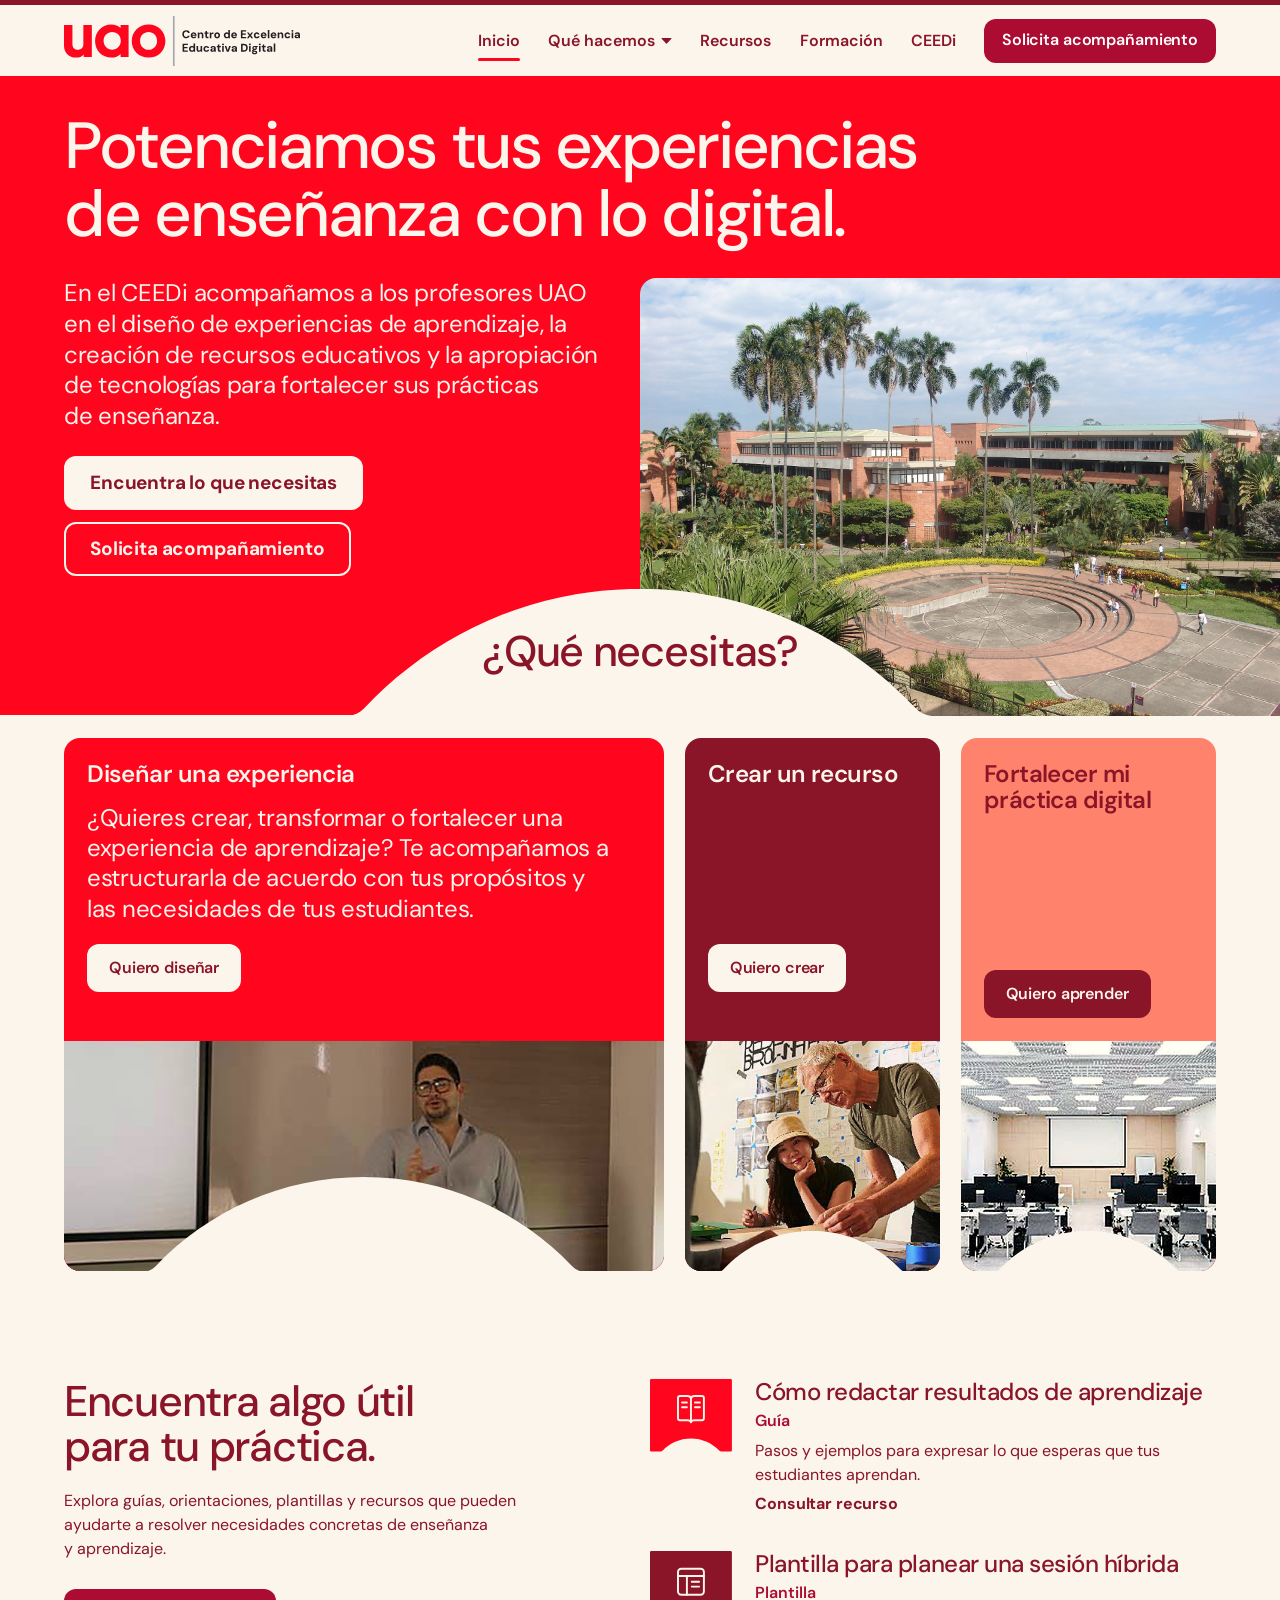
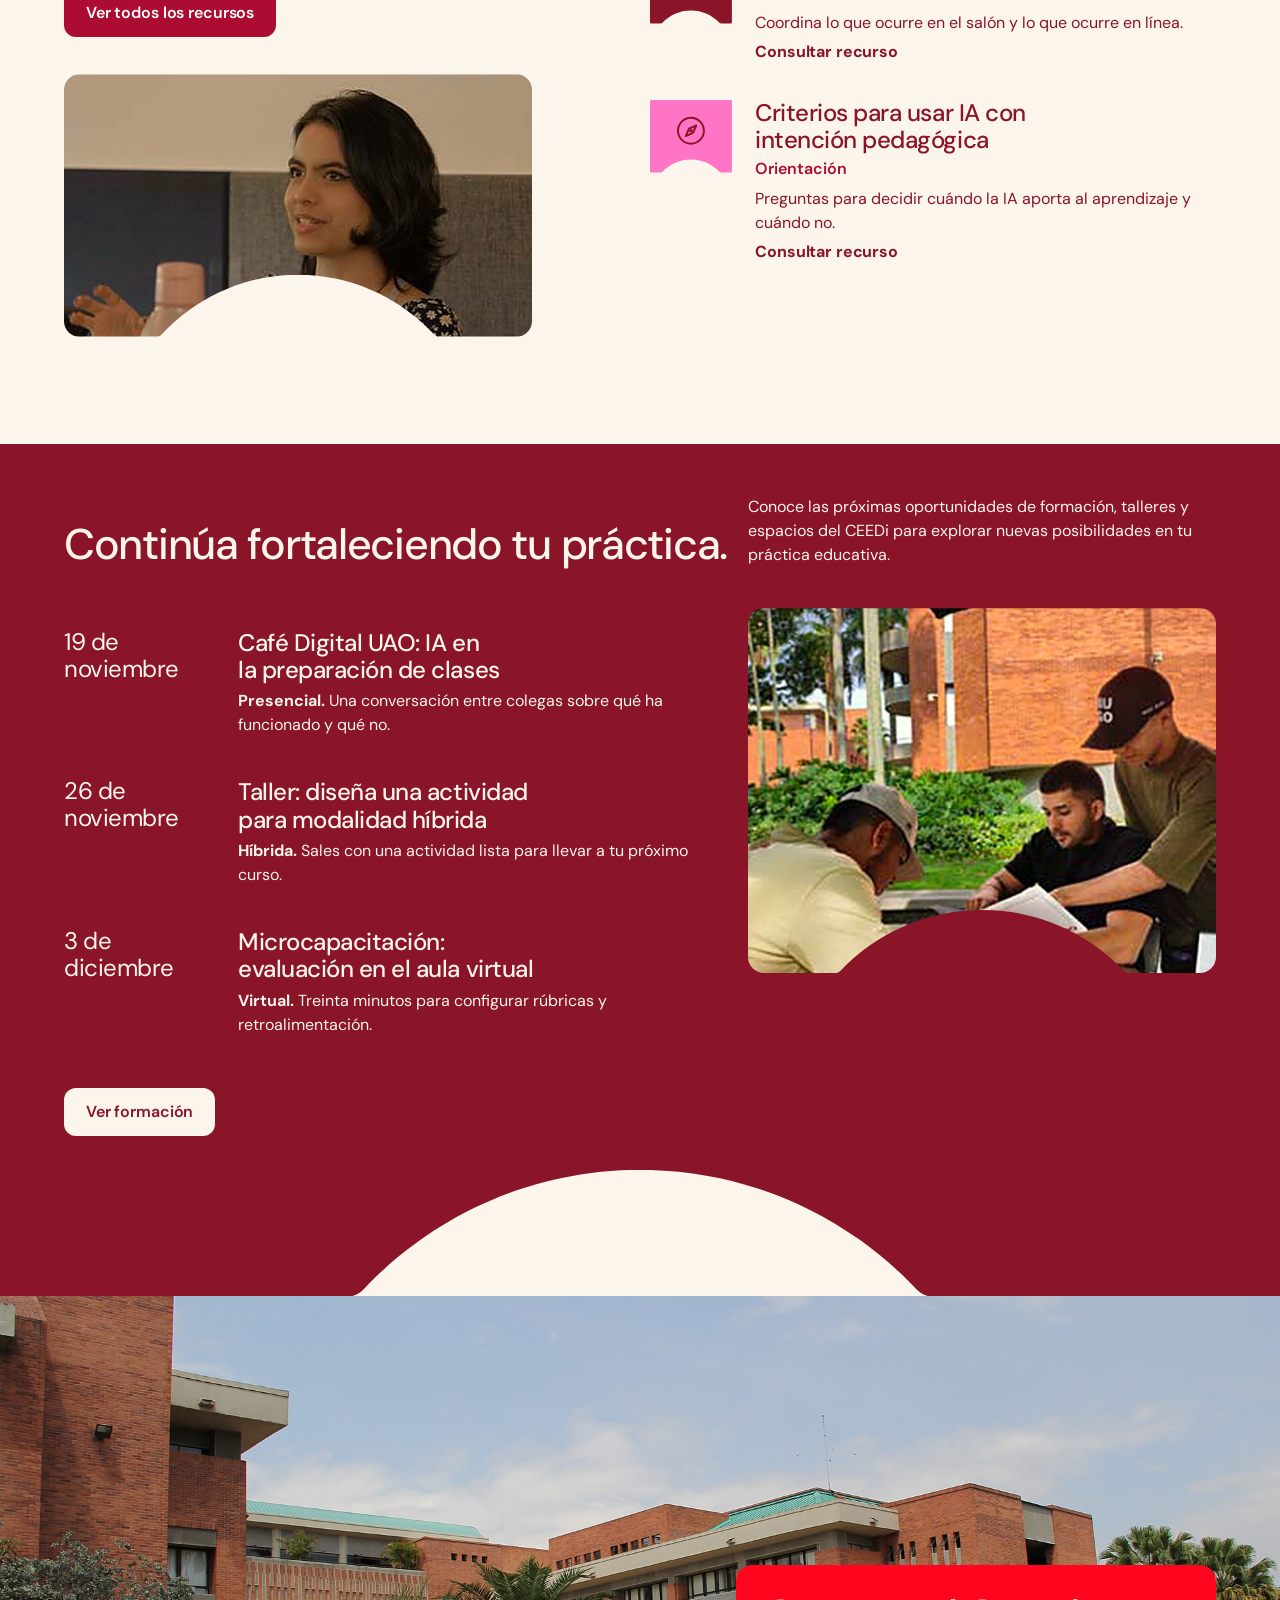
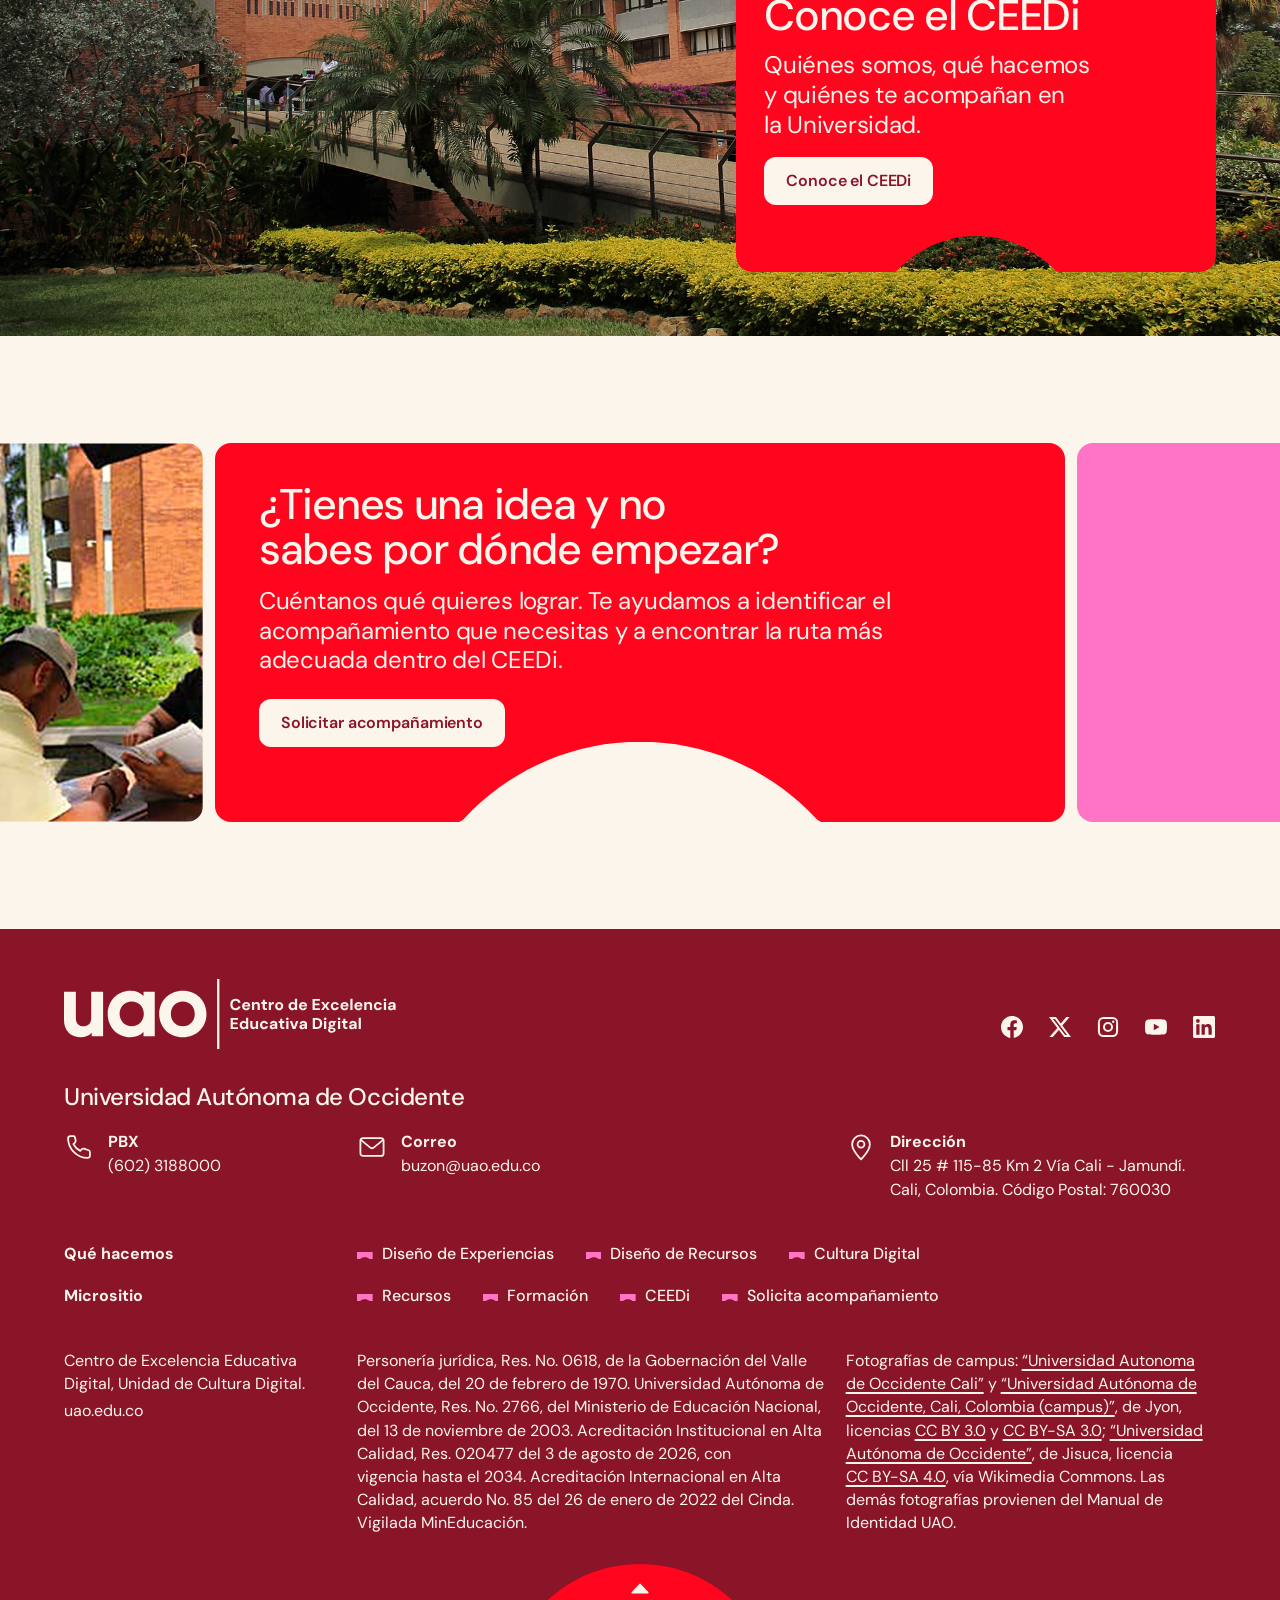
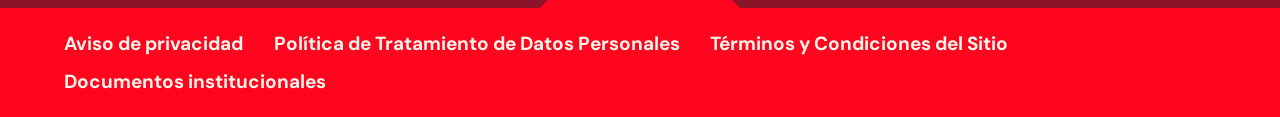
==== commit f9d2db24: "feat(ui): restyle navbar and footer, reduce global scale, simplify buttons - Align navbar and footer" ====
--- a/index.html
+++ b/index.html
@@ -22,7 +22,7 @@
     <ul>
       <li><a class="nav__enlace" href="index.html" aria-current="page">Inicio</a></li>
       <li class="nav__grupo">
-        <button type="button" aria-expanded="false" aria-controls="sub-hacemos">Qué hacemos <svg class="nav__flecha" viewBox="0 0 12 7" fill="none" aria-hidden="true"><path d="M1 1l5 5 5-5" stroke="currentColor" stroke-width="2" stroke-linecap="round" stroke-linejoin="round"/></svg></button>
+        <button type="button" aria-expanded="false" aria-controls="sub-hacemos">Qué hacemos <svg class="nav__flecha" viewBox="0 0 12 8" fill="currentColor" aria-hidden="true"><path d="M.9 1h10.200a.6.6 0 0 1 .47.97L6.470 7.400a.6.6 0 0 1-.94 0L.430 1.970A.6.6 0 0 1 .9 1Z"/></svg></button>
         <ul class="submenu" id="sub-hacemos">
           <li><a href="diseno-de-experiencias.html"><strong style="--vineta:var(--rojo)"><svg class="vineta" viewBox="0 0 491.82 245.91" aria-hidden="true"><path d="M491.82 7.79V238.13C491.82 242.43 488.34 245.91 484.04 245.91H428.38C424.11 245.91 420.03 244.16 417.1 241.06 374.18 195.67 313.34 167.36 245.91 167.36 178.48 167.36 117.64 195.67 74.72 241.06 71.79 244.16 67.71 245.91 63.45 245.91H7.79C3.48 245.91 0 242.43 0 238.13V7.79C0 3.49 3.48 0 7.79 0H484.04C488.34 0 491.82 3.49 491.82 7.79Z"/></svg>Diseño de Experiencias</strong><span>Crea, transforma o fortalece una experiencia de aprendizaje.</span></a></li><li><a href="diseno-de-recursos.html"><strong style="--vineta:var(--vino-o)"><svg class="vineta" viewBox="0 0 491.82 245.91" aria-hidden="true"><path d="M491.82 7.79V238.13C491.82 242.43 488.34 245.91 484.04 245.91H428.38C424.11 245.91 420.03 244.16 417.1 241.06 374.18 195.67 313.34 167.36 245.91 167.36 178.48 167.36 117.64 195.67 74.72 241.06 71.79 244.16 67.71 245.91 63.45 245.91H7.79C3.48 245.91 0 242.43 0 238.13V7.79C0 3.49 3.48 0 7.79 0H484.04C488.34 0 491.82 3.49 491.82 7.79Z"/></svg>Diseño de Recursos</strong><span>Convierte una idea o un contenido en un recurso educativo.</span></a></li><li><a href="cultura-digital.html"><strong style="--vineta:var(--coral)"><svg class="vineta" viewBox="0 0 491.82 245.91" aria-hidden="true"><path d="M491.82 7.79V238.13C491.82 242.43 488.34 245.91 484.04 245.91H428.38C424.11 245.91 420.03 244.16 417.1 241.06 374.18 195.67 313.34 167.36 245.91 167.36 178.48 167.36 117.64 195.67 74.72 241.06 71.79 244.16 67.71 245.91 63.45 245.91H7.79C3.48 245.91 0 242.43 0 238.13V7.79C0 3.49 3.48 0 7.79 0H484.04C488.34 0 491.82 3.49 491.82 7.79Z"/></svg>Cultura Digital</strong><span>Fortalece tu práctica con tecnologías, IA y herramientas.</span></a></li>
         </ul>
@@ -44,7 +44,7 @@
   </div>
   <div class="portada__texto">
     <p class="lead" data-llega style="--d:420ms">En el CEEDi acompañamos a los profesores UAO en el diseño de experiencias de aprendizaje, la creación de recursos educativos y la apropiación de tecnologías para fortalecer sus prácticas de enseñanza.</p>
-    <div class="acciones" data-llega style="--d:500ms"><a class="btn" href="#que-necesitas">Encuentra lo que necesitas</a><a class="btn btn--linea" href="solicita-acompanamiento.html">Solicita acompañamiento</a></div>
+    <div class="acciones" data-llega style="--d:500ms"><a class="btn" href="#que-necesitas">Encuentra lo que necesitas</a><a class="btn btn--secundario" href="solicita-acompanamiento.html">Solicita acompañamiento</a></div>
   </div>
   <figure class="portada__foto" style="--foco-img:50% 38%"><img src="assets/universidad-autonoma-de-occidente-cali.jpg" width="1920" height="1440" alt="Campus de la Universidad Autónoma de Occidente en Cali: palmeras, edificios de ladrillo y la plazoleta circular" fetchpriority="high" decoding="async"></figure>
   <div class="domo portada__domo"></div>
@@ -102,7 +102,7 @@
   <div>
     <div class="recurso__cab"><h3>Cómo redactar resultados de aprendizaje</h3><span class="recurso__tipo">Guía</span></div>
     <p>Pasos y ejemplos para expresar lo que esperas que tus estudiantes aprendan.</p>
-    <a class="enlace" href="recursos.html#diseno-y-ensenanza">Consultar recurso<span class="sr">: Cómo redactar resultados de aprendizaje</span></a>
+    <a class="btn btn--ghost" href="recursos.html#diseno-y-ensenanza">Consultar recurso<span class="sr">: Cómo redactar resultados de aprendizaje</span></a>
   </div>
 </li>
 <li class="recurso" data-fila style="--d:70ms">
@@ -110,7 +110,7 @@
   <div>
     <div class="recurso__cab"><h3>Plantilla para planear una sesión híbrida</h3><span class="recurso__tipo">Plantilla</span></div>
     <p>Coordina lo que ocurre en el salón y lo que ocurre en línea.</p>
-    <a class="enlace" href="recursos.html#multimodalidad">Consultar recurso<span class="sr">: Plantilla para planear una sesión híbrida</span></a>
+    <a class="btn btn--ghost" href="recursos.html#multimodalidad">Consultar recurso<span class="sr">: Plantilla para planear una sesión híbrida</span></a>
   </div>
 </li>
 <li class="recurso" data-fila style="--d:140ms">
@@ -118,7 +118,7 @@
   <div>
     <div class="recurso__cab"><h3>Criterios para usar IA con intención pedagógica</h3><span class="recurso__tipo">Orientación</span></div>
     <p>Preguntas para decidir cuándo la IA aporta al aprendizaje y cuándo no.</p>
-    <a class="enlace" href="recursos.html#inteligencia-artificial">Consultar recurso<span class="sr">: Criterios para usar IA con intención pedagógica</span></a>
+    <a class="btn btn--ghost" href="recursos.html#inteligencia-artificial">Consultar recurso<span class="sr">: Criterios para usar IA con intención pedagógica</span></a>
   </div>
 </li>
     </ul>
@@ -162,7 +162,7 @@
 
 <section class="banda" aria-labelledby="conoce-t" style="--foco-img:50% 58%">
   <img src="assets/universidad-autonoma-de-occidente-cali-colombia-campus.jpg" width="1920" height="1280" alt="Edificios de ladrillo del campus de la UAO y el puente peatonal entre jardines" class="deriva" loading="lazy" decoding="async">
-  <div class="banda__tarjeta arco" data-sube style="padding-bottom:clamp(58px,6vw,84px)">
+  <div class="banda__tarjeta arco" data-sube style="padding-bottom:clamp(52px,5.2vw,72px)">
     <h2 class="titulo" id="conoce-t">Conoce el CEEDi</h2>
     <p>Quiénes somos, qué hacemos y quiénes te acompañan en la Universidad.</p>
     <div class="acciones"><a class="btn" href="ceedi.html">Conoce el CEEDi</a></div>
@@ -183,31 +183,38 @@
 </main>
 
 <footer class="pie">
-  <a class="pie__marca" href="index.html"><img src="assets/logo/uao-ceedi-crema.svg" width="620" height="131" alt="uao, Centro de Excelencia Educativa Digital" loading="lazy"></a>
-  <div class="pie__cols">
-    <div class="pie__col--a">
-      <h2>Qué hacemos</h2>
-      <ul><li><a href="diseno-de-experiencias.html">Diseño de Experiencias</a></li><li><a href="diseno-de-recursos.html">Diseño de Recursos</a></li><li><a href="cultura-digital.html">Cultura Digital</a></li></ul>
-    </div>
-    <div class="pie__col--b">
-      <h2>Micrositio</h2>
-      <ul>
-        <li><a href="recursos.html">Recursos</a></li>
-        <li><a href="formacion.html">Formación</a></li>
-        <li><a href="ceedi.html">CEEDi</a></li>
-        <li><a href="solicita-acompanamiento.html">Solicita acompañamiento</a></li>
+  <div class="pie__cuerpo">
+    <div class="pie__cabeza">
+      <a class="pie__marca" href="index.html"><img src="assets/logo/uao-ceedi-crema.svg" width="620" height="131" alt="uao, Centro de Excelencia Educativa Digital. Ir al inicio" loading="lazy"></a>
+      <ul class="pie__redes" aria-label="Redes sociales de la Universidad">
+        <li><a class="pie__red" href="https://www.facebook.com/universidadautonomadeoccidente" aria-label="Facebook"><svg viewBox="0 0 24 24" fill="currentColor" aria-hidden="true"><path d="M24 12.073c0-6.627-5.373-12-12-12s-12 5.373-12 12c0 5.990 4.388 10.954 10.125 11.854v-8.385H7.078v-3.470h3.047V9.430c0-3.007 1.792-4.669 4.533-4.669 1.312 0 2.686.235 2.686.235v2.953H15.830c-1.491 0-1.956.925-1.956 1.874v2.250h3.328l-.532 3.470h-2.796v8.385C19.612 23.027 24 18.062 24 12.073Z"/></svg></a></li><li><a class="pie__red" href="https://twitter.com/lauao" aria-label="X"><svg viewBox="0 0 24 24" fill="currentColor" aria-hidden="true"><path d="M18.901 1.153h3.680l-8.040 9.190L24 22.846h-7.406l-5.800-7.584-6.638 7.584H.474l8.600-9.830L0 1.154h7.594l5.243 6.932ZM17.610 20.644h2.039L6.486 3.240H4.298Z"/></svg></a></li><li><a class="pie__red" href="https://www.instagram.com/universidadautonomadeoccidente/" aria-label="Instagram"><svg viewBox="0 0 24 24" fill="currentColor" aria-hidden="true"><path fill-rule="evenodd" d="M7 1h10a6 6 0 0 1 6 6v10a6 6 0 0 1-6 6H7a6 6 0 0 1-6-6V7a6 6 0 0 1 6-6Zm0 2.200A3.800 3.800 0 0 0 3.200 7v10A3.800 3.800 0 0 0 7 20.800h10a3.800 3.800 0 0 0 3.800-3.800V7A3.800 3.800 0 0 0 17 3.200H7Zm5 3.300a5.500 5.500 0 1 1 0 11 5.500 5.500 0 0 1 0-11Zm0 2.200a3.300 3.300 0 1 0 0 6.600 3.300 3.300 0 0 0 0-6.600Zm5.700-3.700a1.300 1.300 0 1 1 0 2.600 1.300 1.300 0 0 1 0-2.600Z"/></svg></a></li><li><a class="pie__red" href="https://www.youtube.com/user/autonomadeocc" aria-label="YouTube"><svg viewBox="0 0 24 24" fill="currentColor" aria-hidden="true"><path fill-rule="evenodd" d="M23.500 6.200a3 3 0 0 0-2.100-2.100C19.500 3.600 12 3.600 12 3.600s-7.500 0-9.400.5A3 3 0 0 0 .5 6.200C0 8.100 0 12 0 12s0 3.900.5 5.800a3 3 0 0 0 2.100 2.100c1.900.5 9.400.5 9.400.5s7.500 0 9.400-.5a3 3 0 0 0 2.100-2.100c.5-1.900.5-5.800.5-5.800s0-3.900-.5-5.800ZM9.600 15.600V8.400l6.200 3.600-6.200 3.600Z"/></svg></a></li><li><a class="pie__red" href="https://www.linkedin.com/school/universidadautonomadeoccidente" aria-label="LinkedIn"><svg viewBox="0 0 24 24" fill="currentColor" aria-hidden="true"><path d="M20.447 20.452h-3.554v-5.569c0-1.328-.027-3.037-1.852-3.037-1.853 0-2.136 1.445-2.136 2.939v5.667H9.351V9h3.414v1.561h.046c.477-.9 1.637-1.850 3.370-1.850 3.601 0 4.267 2.370 4.267 5.455v6.286ZM5.337 7.433a2.062 2.062 0 0 1-2.063-2.065 2.064 2.064 0 1 1 2.063 2.065Zm1.782 13.019H3.555V9h3.564v11.452ZM22.225 0H1.771C.792 0 0 .774 0 1.729v20.542C0 23.227.792 24 1.771 24h20.451C23.200 24 24 23.227 24 22.271V1.729C24 .774 23.200 0 22.222 0h.003Z"/></svg></a></li>
       </ul>
     </div>
-    <div class="pie__col--c">
-      <h2>Universidad Autónoma de Occidente</h2>
-      <p>Centro de Excelencia Educativa Digital, Unidad de Cultura Digital.</p>
-      <p><a href="https://www.uao.edu.co" style="text-decoration-color:currentColor">uao.edu.co</a></p>
-      <div class="pie__uni"><img src="assets/logo/uao-horizontal-crema.svg" width="200" height="36" alt="uao, Universidad Autónoma de Occidente" loading="lazy"></div>
-    </div>
-  </div>
-  <div class="pie__legal">
-    <p>Personería jurídica, Res. No. 0618, de la Gobernación del Valle del Cauca, del 20 de febrero de 1970. Universidad Autónoma de Occidente, Res. No. 2766, del Ministerio de Educación Nacional, del 13 de noviembre de 2003. Acreditación Institucional de Alta Calidad, Res. 23002 del 30 de noviembre de 2021, con vigencia hasta el 2025. Acreditación Internacional de Alta Calidad, acuerdo No. 85 del 26 de enero de 2022 del Cinda. Vigilada MinEducación.</p>
-    <p>Fotografías de campus: <a href="https://commons.wikimedia.org/w/index.php?curid=12123707">“Universidad Autonoma de Occidente Cali”</a> y <a href="https://commons.wikimedia.org/w/index.php?curid=23885498">“Universidad Autónoma de Occidente, Cali, Colombia (campus)”</a>, de Jyon, licencias <a href="https://creativecommons.org/licenses/by/3.0/">CC BY 3.0</a> y <a href="https://creativecommons.org/licenses/by-sa/3.0/">CC BY-SA 3.0</a>; <a href="https://commons.wikimedia.org/wiki/File:Universidad_Aut%C3%B3noma_de_Occidente.jpg">“Universidad Autónoma de Occidente”</a>, de Jisuca, licencia <a href="https://creativecommons.org/licenses/by-sa/4.0">CC BY-SA 4.0</a>, vía Wikimedia Commons. Las demás fotografías provienen del Manual de Identidad UAO.</p>
+    <div>
+      <h2 class="pie__titulo">Universidad Autónoma de Occidente</h2>
+      <ul class="pie__contacto">
+        <li class="pie__dato"><svg viewBox="0 0 44 44" fill="none" stroke="currentColor" stroke-width="2.6" stroke-linecap="round" stroke-linejoin="round" aria-hidden="true"><path d="M14.500 6h-5C7.600 6 6 7.600 6 9.500 6 24.700 19.300 38 34.500 38c1.900 0 3.500-1.600 3.500-3.500v-5c0-1.200-.7-2.300-1.900-2.700l-6.800-2.300c-1-.3-2.200-.1-3 .7l-2.500 2.500c-4.300-2.200-7.800-5.700-10-10l2.500-2.500c.8-.8 1-2 .7-3l-.8-4C15.900 7 15.300 6 14.500 6Z"/></svg><div><strong>PBX</strong><a href="tel:+576023188000">(602) 3188000</a></div></li><li class="pie__dato"><svg viewBox="0 0 44 44" fill="none" stroke="currentColor" stroke-width="2.6" stroke-linecap="round" stroke-linejoin="round" aria-hidden="true"><rect x="5" y="9" width="34" height="26" rx="4"/><path d="M6 12l14 11.2c1.2.9 2.8.9 4 0L38 12"/></svg><div><strong>Correo</strong><a href="mailto:buzon@uao.edu.co">buzon@uao.edu.co</a></div></li><li class="pie__dato"><svg viewBox="0 0 44 44" fill="none" stroke="currentColor" stroke-width="2.6" stroke-linecap="round" stroke-linejoin="round" aria-hidden="true"><path d="M22 40S9 27.7 9 18a13 13 0 0 1 26 0c0 9.7-13 22-13 22Z"/><circle cx="22" cy="18" r="5"/></svg><div><strong>Dirección</strong><span>Cll 25 # 115-85 Km 2 Vía Cali - Jamundí.<br>Cali, Colombia. Código Postal: 760030</span></div></li>
+      </ul>
+    </div>
+    <nav class="pie__mapa" aria-label="Mapa del micrositio">
+      <div class="pie__fila">
+        <h2>Qué hacemos</h2>
+        <ul><li><a href="diseno-de-experiencias.html"><svg class="vineta" viewBox="0 0 491.82 245.91" aria-hidden="true"><path d="M491.82 7.79V238.13C491.82 242.43 488.34 245.91 484.04 245.91H428.38C424.11 245.91 420.03 244.16 417.1 241.06 374.18 195.67 313.34 167.36 245.91 167.36 178.48 167.36 117.64 195.67 74.72 241.06 71.79 244.16 67.71 245.91 63.45 245.91H7.79C3.48 245.91 0 242.43 0 238.13V7.79C0 3.49 3.48 0 7.79 0H484.04C488.34 0 491.82 3.49 491.82 7.79Z"/></svg><span>Diseño de Experiencias</span></a></li><li><a href="diseno-de-recursos.html"><svg class="vineta" viewBox="0 0 491.82 245.91" aria-hidden="true"><path d="M491.82 7.79V238.13C491.82 242.43 488.34 245.91 484.04 245.91H428.38C424.11 245.91 420.03 244.16 417.1 241.06 374.18 195.67 313.34 167.36 245.91 167.36 178.48 167.36 117.64 195.67 74.72 241.06 71.79 244.16 67.71 245.91 63.45 245.91H7.79C3.48 245.91 0 242.43 0 238.13V7.79C0 3.49 3.48 0 7.79 0H484.04C488.34 0 491.82 3.49 491.82 7.79Z"/></svg><span>Diseño de Recursos</span></a></li><li><a href="cultura-digital.html"><svg class="vineta" viewBox="0 0 491.82 245.91" aria-hidden="true"><path d="M491.82 7.79V238.13C491.82 242.43 488.34 245.91 484.04 245.91H428.38C424.11 245.91 420.03 244.16 417.1 241.06 374.18 195.67 313.34 167.36 245.91 167.36 178.48 167.36 117.64 195.67 74.72 241.06 71.79 244.16 67.71 245.91 63.45 245.91H7.79C3.48 245.91 0 242.43 0 238.13V7.79C0 3.49 3.48 0 7.79 0H484.04C488.34 0 491.82 3.49 491.82 7.79Z"/></svg><span>Cultura Digital</span></a></li></ul>
+      </div>
+      <div class="pie__fila">
+        <h2>Micrositio</h2>
+        <ul><li><a href="recursos.html"><svg class="vineta" viewBox="0 0 491.82 245.91" aria-hidden="true"><path d="M491.82 7.79V238.13C491.82 242.43 488.34 245.91 484.04 245.91H428.38C424.11 245.91 420.03 244.16 417.1 241.06 374.18 195.67 313.34 167.36 245.91 167.36 178.48 167.36 117.64 195.67 74.72 241.06 71.79 244.16 67.71 245.91 63.45 245.91H7.79C3.48 245.91 0 242.43 0 238.13V7.79C0 3.49 3.48 0 7.79 0H484.04C488.34 0 491.82 3.49 491.82 7.79Z"/></svg><span>Recursos</span></a></li><li><a href="formacion.html"><svg class="vineta" viewBox="0 0 491.82 245.91" aria-hidden="true"><path d="M491.82 7.79V238.13C491.82 242.43 488.34 245.91 484.04 245.91H428.38C424.11 245.91 420.03 244.16 417.1 241.06 374.18 195.67 313.34 167.36 245.91 167.36 178.48 167.36 117.64 195.67 74.72 241.06 71.79 244.16 67.71 245.91 63.45 245.91H7.79C3.48 245.91 0 242.43 0 238.13V7.79C0 3.49 3.48 0 7.79 0H484.04C488.34 0 491.82 3.49 491.82 7.79Z"/></svg><span>Formación</span></a></li><li><a href="ceedi.html"><svg class="vineta" viewBox="0 0 491.82 245.91" aria-hidden="true"><path d="M491.82 7.79V238.13C491.82 242.43 488.34 245.91 484.04 245.91H428.38C424.11 245.91 420.03 244.16 417.1 241.06 374.18 195.67 313.34 167.36 245.91 167.36 178.48 167.36 117.64 195.67 74.72 241.06 71.79 244.16 67.71 245.91 63.45 245.91H7.79C3.48 245.91 0 242.43 0 238.13V7.79C0 3.49 3.48 0 7.79 0H484.04C488.34 0 491.82 3.49 491.82 7.79Z"/></svg><span>CEEDi</span></a></li><li><a href="solicita-acompanamiento.html"><svg class="vineta" viewBox="0 0 491.82 245.91" aria-hidden="true"><path d="M491.82 7.79V238.13C491.82 242.43 488.34 245.91 484.04 245.91H428.38C424.11 245.91 420.03 244.16 417.1 241.06 374.18 195.67 313.34 167.36 245.91 167.36 178.48 167.36 117.64 195.67 74.72 241.06 71.79 244.16 67.71 245.91 63.45 245.91H7.79C3.48 245.91 0 242.43 0 238.13V7.79C0 3.49 3.48 0 7.79 0H484.04C488.34 0 491.82 3.49 491.82 7.79Z"/></svg><span>Solicita acompañamiento</span></a></li></ul>
+      </div>
+    </nav>
+    <div class="pie__institucion">
+      <p class="pie__centro">Centro de Excelencia Educativa Digital, Unidad de Cultura Digital.<br><a class="pie__sitio" href="https://www.uao.edu.co">uao.edu.co</a></p>
+      <p class="pie__norma">Personería jurídica, Res. No. 0618, de la Gobernación del Valle del Cauca, del 20 de febrero de 1970. Universidad Autónoma de Occidente, Res. No. 2766, del Ministerio de Educación Nacional, del 13 de noviembre de 2003. Acreditación Institucional en Alta Calidad, Res. 020477 del 3 de agosto de 2026, con vigencia hasta el 2034. Acreditación Internacional en Alta Calidad, acuerdo No. 85 del 26 de enero de 2022 del Cinda. Vigilada MinEducación.</p>
+      <p class="pie__creditos">Fotografías de campus: <a href="https://commons.wikimedia.org/w/index.php?curid=12123707">“Universidad Autonoma de Occidente Cali”</a> y <a href="https://commons.wikimedia.org/w/index.php?curid=23885498">“Universidad Autónoma de Occidente, Cali, Colombia (campus)”</a>, de Jyon, licencias <a href="https://creativecommons.org/licenses/by/3.0/">CC BY 3.0</a> y <a href="https://creativecommons.org/licenses/by-sa/3.0/">CC BY-SA 3.0</a>; <a href="https://commons.wikimedia.org/wiki/File:Universidad_Aut%C3%B3noma_de_Occidente.jpg">“Universidad Autónoma de Occidente”</a>, de Jisuca, licencia <a href="https://creativecommons.org/licenses/by-sa/4.0">CC BY-SA 4.0</a>, vía Wikimedia Commons. Las demás fotografías provienen del Manual de Identidad UAO.</p>
+    </div>
+  </div>
+  <div class="pie__banda">
+    <a class="pie__subir" href="#contenido"><span class="sr">Volver arriba</span><svg class="pie__subir-flecha" viewBox="0 0 12 8" fill="currentColor" aria-hidden="true"><path d="M.9 1h10.200a.6.6 0 0 1 .47.97L6.470 7.400a.6.6 0 0 1-.94 0L.430 1.970A.6.6 0 0 1 .9 1Z"/></svg></a>
+    <ul><li><a href="https://www.uao.edu.co/aviso-de-privacidad-de-la-universidad-autonoma-de-occidente/">Aviso de privacidad</a></li><li><a href="https://www.uao.edu.co/politica-proteccion-datos-uao/">Política de Tratamiento de Datos Personales</a></li><li><a href="https://www.uao.edu.co/terminos-y-condiciones-del-sitio/">Términos y Condiciones del Sitio</a></li><li><a href="https://www.uao.edu.co/documentos-institucionales/">Documentos institucionales</a></li></ul>
   </div>
 </footer>
 <script src="assets/js/site.js" defer></script>
--- a/assets/css/site.css
+++ b/assets/css/site.css
@@ -32,15 +32,16 @@
 
   /* Márgenes: 5 % del formato (manual p. 58) */
   --margin: clamp(20px, 5vw, 110px);
-  --gutter: clamp(14px, 1.8vw, 28px);
-  --gap: clamp(72px, 11vw, 176px);
+  --gutter: clamp(12px, 1.6vw, 24px);
+  --gap: clamp(60px, 8.4vw, 136px);
   --r: 16px;
 
   /* Escala: cinco pasos */
-  --s-display: clamp(1.6rem, 6.35vw, 6.75rem);
-  --s-head: clamp(1.75rem, 4vw, 4rem);
-  --s-lead: clamp(1.5rem, 2.05vw, 2rem);
-  --s-body: clamp(1.0625rem, 1.32vw, 1.1875rem);
+  --s-display: clamp(1.6rem, 5.1vw, 5.5rem);
+  --s-head: clamp(1.5rem, 1rem + 2.1vw, 3.25rem);
+  /* 24 px es el piso: el texto sobre rojo y coral necesita tamaño grande para cumplir contraste AA */
+  --s-lead: clamp(1.5rem, 1.67vw, 1.75rem);
+  --s-body: clamp(1rem, 1.12vw, 1.0625rem);
   --s-small: 1rem;
 
   /* Movimiento */
@@ -57,17 +58,15 @@
   --domo: url("data:image/svg+xml,%3Csvg xmlns='http://www.w3.org/2000/svg' viewBox='0 0 364.93 78.55' preserveAspectRatio='none'%3E%3Cpath d='M0 78.55C4.26 78.55 8.34 76.8 11.27 73.7 54.19 28.31 115.03 0 182.46 0 249.89 0 310.73 28.31 353.65 73.7 356.58 76.8 360.66 78.55 364.93 78.55Z'/%3E%3C/svg%3E");
   --domo-ratio: 364.93 / 78.55;
   --macizo: url("data:image/svg+xml,%3Csvg xmlns='http://www.w3.org/2000/svg' viewBox='0 0 8 8' preserveAspectRatio='none'%3E%3Crect width='8' height='8'/%3E%3C/svg%3E");
-
   /* Colores de contexto */
   --outer: var(--crema);
-  --ground: var(--crema);
   --ink: var(--vino-o);
   --btn-bg: var(--vino);
   --btn-fg: var(--blanco);
 }
 
 *, *::before, *::after { box-sizing: border-box; }
-html { -webkit-text-size-adjust: 100%; scroll-behavior: smooth; scroll-padding-top: 104px; }
+html { -webkit-text-size-adjust: 100%; scroll-behavior: smooth; scroll-padding-top: 92px; }
 @media (prefers-reduced-motion: reduce) { html { scroll-behavior: auto; } }
 body {
   margin: 0;
@@ -102,9 +101,9 @@
 
 /* ------------------------------------------------ tipos */
 .display { font-size: var(--s-display); line-height: 1.04; letter-spacing: -0.035em; }
-.display--area { font-size: clamp(3rem, 8.5vw, 9.25rem); line-height: 0.98; letter-spacing: -0.045em; }
-.display--medio { font-size: clamp(2.4rem, 7vw, 7.5rem); line-height: 1; letter-spacing: -0.04em; }
-.display--ceedi { font-size: clamp(2.2rem, 6.9vw, 7.5rem); line-height: 1.02; letter-spacing: -0.04em; }
+.display--area { font-size: clamp(2.5rem, 6.8vw, 7.375rem); line-height: 0.98; letter-spacing: -0.045em; }
+.display--medio { font-size: clamp(2.2rem, 5.6vw, 6rem); line-height: 1; letter-spacing: -0.04em; }
+.display--ceedi { font-size: clamp(2rem, 5.5vw, 6rem); line-height: 1.02; letter-spacing: -0.04em; }
 .titulo { font-size: var(--s-head); line-height: 1.05; letter-spacing: -0.03em; }
 .lead { font-size: var(--s-lead); line-height: 1.28; letter-spacing: -0.012em; }
 .nota { font-size: var(--s-small); line-height: 1.45; }
@@ -138,76 +137,55 @@
 .foto-fondo { background: var(--vino-o); }
 .foto-fondo img { width: 100%; height: 100%; object-fit: cover; }
 
-/* ------------------------------------------------ botones: un arco pequeño (tercer tipo, p. 55) */
+/* ------------------------------------------------ botones: tres pesos, para que se vea qué hacer primero
+   .btn              Default: la acción principal; uno solo por componente.
+   .btn--secundario  Acompaña a la principal y destaca menos.
+   .btn--ghost       Solo texto, sin relleno ni borde, para acciones de apoyo. */
 .btn {
-  position: relative;
   display: inline-flex;
   align-items: center;
   justify-content: center;
-  min-height: 66px;
-  padding: 13px 26px 24px;
-  border-radius: var(--r);
+  min-height: 48px;
+  padding: 12px 22px;
+  border-radius: 12px;
   background: var(--btn-bg);
   color: var(--btn-fg);
   font-weight: 600;
-  font-size: 1.1875rem;
-  line-height: 1.12;
+  font-size: 1rem;
+  line-height: 1.15;
   letter-spacing: -0.008em;
   text-decoration: none;
   text-align: center;
-  overflow: clip;
   transition: transform var(--t-press) var(--ease-out), background-color var(--t-hover) ease, color var(--t-hover) ease;
 }
-.btn::after {
-  content: "";
-  position: absolute;
-  left: 50%;
-  bottom: -1px;
-  width: 58px;
-  aspect-ratio: var(--domo-ratio);
-  transform: translateX(-50%);
-  transform-origin: 50% 100%;
-  background: var(--ground);
-  -webkit-mask: var(--domo) center / 100% 100% no-repeat;
-  mask: var(--domo) center / 100% 100% no-repeat;
-  transition: transform 320ms var(--ease-out);
-}
 .btn:active { transform: scale(0.97); }
-.btn--linea {
+.btn--secundario {
+  padding: 10px 20px;
   background: transparent;
   color: var(--btn-line, var(--ink));
-  border: 2px solid var(--btn-line, var(--ink));
-  padding: 11px 24px 22px;
+  border: 2px solid currentColor;
   font-weight: 700;
 }
-.btn--linea::after { bottom: -3px; }
-.btn--linea::before {
-  content: "";
-  position: absolute;
-  left: 50%;
-  bottom: -3px;
-  width: 65px;
-  aspect-ratio: var(--domo-ratio);
-  transform: translateX(-50%);
-  transform-origin: 50% 100%;
-  background: var(--btn-line, var(--ink));
-  -webkit-mask: var(--domo) center / 100% 100% no-repeat;
-  mask: var(--domo) center / 100% 100% no-repeat;
-  transition: transform 320ms var(--ease-out);
-}
+.btn--ghost {
+  position: relative;
+  display: inline-block;
+  min-height: 0;
+  padding: 0;
+  border-radius: 4px;
+  background: none;
+  color: inherit;
+  font-weight: 700;
+  text-align: left;
+  text-decoration: underline transparent 2px;
+  text-underline-offset: 0.22em;
+  transition: transform var(--t-press) var(--ease-out), text-decoration-color var(--t-hover) ease;
+}
+.btn--ghost::after { content: ""; position: absolute; inset: -10px -8px; } /* zona táctil de 44 px sin mover el texto */
 .acciones { display: flex; flex-wrap: wrap; gap: 12px; align-items: flex-start; }
-.enlace {
-  font-weight: 600;
-  text-decoration: underline;
-  text-decoration-thickness: 2px;
-  text-underline-offset: 0.22em;
-  text-decoration-color: currentColor;
-  transition: text-decoration-color var(--t-hover) ease, color var(--t-hover) ease;
-}
 @media (hover: hover) and (pointer: fine) {
-  .btn:hover::after, .btn:hover::before { transform: translateX(-50%) scale(1.5); }
-  .btn:not(.btn--linea):hover { background: var(--btn-hover, var(--vino-o)); }
-  .enlace:hover { text-decoration-color: var(--enlace-hover, var(--rojo)); }
+  .btn:not(.btn--secundario, .btn--ghost):hover { background: var(--btn-hover, var(--vino-o)); }
+  .btn--secundario:hover { background: color-mix(in srgb, currentColor 14%, transparent); }
+  .btn--ghost:hover { text-decoration-color: currentColor; }
 }
 
 /* ------------------------------------------------ cabecera */
@@ -221,17 +199,20 @@
   align-items: center;
   justify-content: space-between;
   gap: 24px;
-  min-height: 88px;
+  min-height: 76px;
   padding-inline: var(--margin);
   background: var(--crema);
+  border-top: 5px solid var(--vino-o); /* la franja institucional; cuenta dentro de la altura */
   transition: transform 320ms var(--ease-out);
 }
 .cabecera.is-oculta { transform: translateY(-100%); }
 .cabecera__marca { display: block; flex: none; border-radius: 4px; }
-.cabecera__marca img { height: 56px; width: auto; }
+.cabecera__marca img { height: 50px; width: auto; }
 .cabecera__abrir { display: none; }
-.nav > ul { display: flex; align-items: center; gap: clamp(14px, 1.9vw, 30px); }
-.nav a:not(.btn), .nav button { font-size: 1rem; font-weight: 500; text-decoration: none; color: var(--vino-o); }
+.nav > ul { display: flex; align-items: center; gap: clamp(18px, 2.2vw, 34px); }
+.nav a:not(.btn), .nav button { font-size: 1rem; font-weight: 600; text-decoration: none; color: var(--vino-o); }
+/* entre 1100 y 1199 px la barra completa solo cabe si la marca cede un poco */
+@media (min-width: 1100px) and (max-width: 1199px) { .cabecera__marca img { height: 44px; } }
 .nav__enlace, .nav__grupo > button { position: relative; display: inline-flex; align-items: center; gap: 6px; padding-block: 10px; }
 .nav__enlace::after, .nav__grupo > button::after {
   content: "";
@@ -250,16 +231,15 @@
 @media (hover: hover) and (pointer: fine) {
   .nav__enlace:hover::after, .nav__grupo:hover > button::after { transform: scaleX(1); }
 }
-.nav .btn { min-height: 54px; padding: 8px 20px 18px; font-size: 1rem; }
-.nav .btn::after { width: 46px; }
+.nav .btn { min-height: 44px; padding: 9px 18px; font-size: 1rem; }
 .nav__flecha { width: 11px; height: 7px; transition: transform var(--t-ui) var(--ease-out); }
 .nav__grupo { position: relative; }
 .submenu {
   position: absolute;
   top: calc(100% + 6px);
   left: -24px;
-  width: 400px;
-  padding: 14px;
+  width: 360px;
+  padding: 12px;
   background: var(--blanco);
   border-radius: var(--r);
   box-shadow: 0 18px 46px rgb(138 20 40 / 0.2); /* taste-skill-ignore: menú flotante */
@@ -267,7 +247,7 @@
   display: none;
 }
 .submenu a { display: block; padding: 12px 14px; border-radius: 10px; transition: background-color var(--t-hover) ease; }
-.submenu strong { display: flex; align-items: baseline; gap: 10px; font-weight: 600; font-size: 1.0625rem; }
+.submenu strong { display: flex; align-items: baseline; gap: 10px; font-weight: 600; font-size: 1rem; }
 .submenu span { display: block; margin-top: 2px; font-size: var(--s-small); line-height: 1.4; font-weight: 400; }
 .nav__grupo:focus-within .submenu,
 .nav__grupo.is-open .submenu { display: block; animation: menu 240ms var(--ease-out); }
@@ -280,8 +260,8 @@
 }
 
 @media (max-width: 1099px) {
-  .cabecera { min-height: 74px; }
-  .cabecera__marca img { height: 46px; }
+  .cabecera { min-height: 66px; }
+  .cabecera__marca img { height: 44px; }
   .js .cabecera__abrir {
     display: inline-flex;
     align-items: center;
@@ -297,10 +277,9 @@
     z-index: 50;
     display: flex;
     flex-direction: column;
-    padding: 88px var(--margin) 32px;
+    padding: 76px var(--margin) 32px;
     background: var(--rojo);
     --foco: var(--crema);
-    --ground: var(--crema);
     overflow-y: auto;
     clip-path: inset(0 0 100% 0);
     visibility: hidden;
@@ -308,9 +287,9 @@
   }
   .js .nav.is-open { clip-path: inset(0); visibility: visible; transition: clip-path 420ms var(--ease-in-out), visibility 0s; }
   .nav > ul { flex-direction: column; align-items: flex-start; gap: 4px; }
-  .nav a:not(.btn), .nav button { font-size: 2rem; line-height: 1.15; color: var(--crema); letter-spacing: -0.02em; }
+  .nav a:not(.btn), .nav button { font-size: 1.75rem; font-weight: 500; line-height: 1.15; color: var(--crema); letter-spacing: -0.02em; }
   .nav__enlace::after, .nav__grupo > button::after { background: var(--crema); }
-  .nav__flecha { width: 18px; height: 11px; }
+  .nav__flecha { width: 15px; height: 10px; }
   .submenu {
     position: static;
     width: auto;
@@ -321,12 +300,12 @@
     animation: none;
   }
   .nav__grupo.is-open .submenu { display: block; }
-  .nav .submenu a { font-size: 1.5rem; padding: 6px 0; color: var(--crema); }
-  .submenu strong { font-weight: 500; font-size: 1.5rem; }
+  .nav .submenu a { font-size: 1.3125rem; padding: 6px 0; color: var(--crema); }
+  .submenu strong { font-weight: 500; font-size: 1.3125rem; }
   .submenu .vineta { display: none; }
   .submenu span { display: none; }
-  .nav .btn { margin-top: 20px; min-height: 66px; padding: 12px 26px 24px; font-size: 1.1875rem; font-weight: 700; --btn-bg: var(--crema); --btn-fg: var(--vino-o); --ground: var(--rojo); }
-  .nav__cerrar { position: absolute; top: 15px; right: var(--margin); min-height: 44px; padding-inline: 14px; font-weight: 700; color: var(--crema); font-size: 1.1875rem !important; letter-spacing: 0 !important; }
+  .nav .btn { margin-top: 20px; min-height: 54px; padding: 13px 26px; font-size: 1.1875rem; font-weight: 700; --btn-bg: var(--crema); --btn-fg: var(--vino-o); }
+  .nav__cerrar { position: absolute; top: 13px; right: var(--margin); min-height: 44px; padding-inline: 14px; font-weight: 700; color: var(--crema); font-size: 1.1875rem !important; letter-spacing: 0 !important; }
 }
 @media (min-width: 1100px) { .nav__cerrar { display: none; } }
 
@@ -342,9 +321,8 @@
 }
 .portada__campo { grid-column: 1 / -1; grid-row: 1 / 3; background: var(--campo); }
 .portada__domo { position: relative; grid-column: 1 / -1; grid-row: 1 / 3; align-self: end; justify-self: center; left: auto; bottom: auto; transform: none; margin-bottom: -1px; width: var(--dome-hero, 46%); z-index: 4; }
-.portada__titulo { grid-column: 2 / -2; grid-row: 1; padding-top: clamp(28px, 3.6vw, 56px); color: var(--campo-ink); background: var(--campo); position: relative; z-index: 2; }
+.portada__titulo { grid-column: 2 / -2; grid-row: 1; padding-top: clamp(22px, 2.8vw, 44px); color: var(--campo-ink); background: var(--campo); position: relative; z-index: 2; }
 .portada__texto {
-  --ground: var(--campo);
   --ink: var(--campo-ink);
   --btn-bg: var(--crema);
   --btn-fg: var(--vino-o);
@@ -354,7 +332,7 @@
   grid-column: 2 / span 6;
   grid-row: 2;
   align-self: start;
-  padding-top: clamp(24px, 3vw, 44px);
+  padding-top: clamp(18px, 2.4vw, 36px);
   padding-right: clamp(16px, 3vw, 48px);
   padding-bottom: calc(var(--dome-h, 10.5vw) + 12px);
   color: var(--campo-ink);
@@ -362,25 +340,28 @@
   position: relative;
   z-index: 2;
 }
-.portada__texto .lead { max-width: 33em; font-size: clamp(1.5rem, 1.75vw, 1.625rem); }
-.portada__texto .acciones { margin-top: clamp(20px, 2.2vw, 32px); }
+.portada__texto .lead { max-width: 33em; font-size: 1.5rem; }
+.portada__texto .acciones { margin-top: clamp(18px, 1.9vw, 28px); }
+/* en la portada los botones conservan 19 px: el de línea va sobre rojo y necesita tamaño grande para cumplir contraste */
+.portada__texto .btn { min-height: 54px; padding: 13px 26px; font-size: 1.1875rem; font-weight: 700; }
+.portada__texto .btn--secundario { padding: 11px 24px; }
 .portada__foto {
   grid-column: 8 / -1;
   grid-row: 2;
-  margin-top: clamp(24px, 3vw, 44px);
+  margin-top: clamp(18px, 2.4vw, 36px);
   margin-bottom: -1px;
   border-top-left-radius: var(--r);
   overflow: clip;
   background: var(--vino-o);
   position: relative;
   z-index: 1;
-  min-height: 320px;
+  min-height: 280px;
 }
 .portada__foto img { position: absolute; inset: 0; width: 100%; height: 100%; object-fit: cover; object-position: var(--foco-img, 50% 50%); }
 
 /* el arco de la portada vive sobre el fondo crema y entrega a la siguiente sección */
 .necesitas { padding-inline: var(--margin); padding-bottom: var(--gap); }
-.necesitas__titulo { position: relative; z-index: 6; margin-top: calc(var(--dome-h, 10.5vw) * -0.64); margin-bottom: clamp(30px, 4vw, 60px); text-align: center; }
+.necesitas__titulo { position: relative; z-index: 6; margin-top: calc(var(--dome-h, 10.5vw) * -0.64); margin-bottom: max(30px, 5vw); text-align: center; } /* el título sube dentro del domo: este margen deja aire bajo la portada */
 
 /* Colores por área */
 .c-rojo { --campo: var(--rojo); --campo-ink: var(--crema); }
@@ -391,7 +372,6 @@
 /* ------------------------------------------------ las tres puertas */
 .puertas { display: flex; gap: var(--gutter); }
 .puerta {
-  --ground: var(--c);
   --ink: var(--t);
   --foco: var(--t);
   flex: 1 1 0;
@@ -402,12 +382,12 @@
   color: var(--t);
   view-transition-name: var(--vt, none);
 }
-.puerta__color { position: relative; flex: 1 1 auto; display: flex; flex-direction: column; padding: clamp(20px, 2vw, 28px); min-height: 330px; overflow: clip; }
+.puerta__color { position: relative; flex: 1 1 auto; display: flex; flex-direction: column; padding: clamp(18px, 1.8vw, 24px); min-height: 280px; overflow: clip; }
 .puerta h3 { font-size: var(--s-lead); line-height: 1.08; letter-spacing: -0.022em; font-weight: 600; }
 .puerta__abrir { display: block; text-align: left; line-height: inherit; letter-spacing: inherit; font-weight: inherit; border-radius: 6px; }
 .puerta__pregunta { margin-top: 16px; font-size: var(--s-lead); line-height: 1.26; letter-spacing: -0.012em; }
 .puerta__accion { margin-top: auto; padding-top: 20px; }
-.puerta__foto { position: relative; flex: 0 0 auto; height: clamp(240px, 22vw, 340px); background: var(--vino-o); overflow: clip; }
+.puerta__foto { position: relative; flex: 0 0 auto; height: clamp(200px, 18vw, 280px); background: var(--vino-o); overflow: clip; }
 .puerta__foto img { position: absolute; inset: 0; width: 100%; height: 100%; object-fit: cover; object-position: var(--foco-img, 50% 50%); transition: transform 900ms var(--ease-soft); }
 .puerta--coral { --btn-bg: var(--vino-o); --btn-fg: var(--crema); --btn-hover: var(--vino); }
 .puerta--rojo, .puerta--vino { --btn-bg: var(--crema); --btn-fg: var(--vino-o); --btn-hover: var(--blanco); }
@@ -419,6 +399,11 @@
   .js .puerta.is-open .puerta__pregunta { opacity: 1; visibility: visible; transition: opacity 360ms ease 220ms, visibility 0s 220ms; }
   .js .puerta.is-open .puerta__foto img { transform: scale(1.03); }
   .js .puerta:not(.is-open) .puerta__abrir { cursor: pointer; }
+}
+/* sin movimiento, las tres puertas quedan abiertas: nada depende de pasar el cursor para leerse */
+@media (min-width: 1180px) and (prefers-reduced-motion: reduce) {
+  .js .puerta, .js .puerta.is-open { flex-grow: 1; transition: none; }
+  .js .puerta__pregunta, .js .puerta.is-open .puerta__pregunta { width: auto; opacity: 1; visibility: visible; transition: none; }
 }
 @media (max-width: 1179px) {
   .puertas { flex-direction: column; gap: 10px; }
@@ -443,22 +428,22 @@
 .dos__izq > .titulo + p { margin-top: clamp(16px, 1.6vw, 24px); max-width: 34em; }
 .dos__izq .acciones { margin-top: clamp(22px, 2.2vw, 32px); }
 .dos__der.puntos, .dos__der.lista-rutas { margin-top: 0; }
-.dos__foto { margin-top: clamp(32px, 3.6vw, 56px); aspect-ratio: 2 / 1.12; --dome: 62%; }
-.recurso { display: grid; grid-template-columns: clamp(76px, 7.6vw, 112px) minmax(0, 1fr); column-gap: clamp(16px, 1.8vw, 28px); align-items: start; }
-.recursos-fila > li + li { margin-top: clamp(30px, 3.4vw, 52px); }
+.dos__foto { margin-top: clamp(26px, 2.9vw, 44px); aspect-ratio: 2 / 1.12; --dome: 62%; }
+.recurso { display: grid; grid-template-columns: clamp(68px, 6.4vw, 96px) minmax(0, 1fr); column-gap: clamp(16px, 1.8vw, 28px); align-items: start; }
+.recursos-fila > li + li { margin-top: clamp(26px, 2.8vw, 42px); }
 .arco-icono { width: 100%; height: auto; overflow: visible; }
 .recurso__cab { display: block; }
 .recurso h3 { font-size: var(--s-lead); line-height: 1.12; letter-spacing: -0.02em; max-width: 24em; }
 .recurso__tipo { display: block; margin-top: 3px; font-size: var(--s-small); font-weight: 600; color: var(--vino); }
 .recurso p { margin-top: 6px; max-width: 42em; }
-.recurso .enlace { display: inline-block; margin-top: 8px; }
+.recurso .btn--ghost { margin-top: 8px; }
 
 /* ------------------------------------------------ índice de formación */
-.campo { background: var(--c); color: var(--t); --ink: var(--t); --ground: var(--c); --outer: var(--crema); --foco: var(--t); }
-.campo--vino { --c: var(--vino-o); --t: var(--crema); --btn-bg: var(--crema); --btn-fg: var(--vino-o); --btn-hover: var(--blanco); --btn-line: var(--crema); --vineta: var(--rosa); --enlace-hover: var(--rosa); }
+.campo { background: var(--c); color: var(--t); --ink: var(--t); --outer: var(--crema); --foco: var(--t); }
+.campo--vino { --c: var(--vino-o); --t: var(--crema); --btn-bg: var(--crema); --btn-fg: var(--vino-o); --btn-hover: var(--blanco); --btn-line: var(--crema); --vineta: var(--rosa); }
 .campo--blanco { --c: var(--blanco); --t: var(--vino-o); }
-.campo__arco { padding: clamp(40px, 5vw, 80px) var(--margin) clamp(120px, 15vw, 210px); --dome: 46%; }
-.indice__cab { align-items: end; margin-bottom: clamp(32px, 4vw, 60px); }
+.campo__arco { padding: clamp(34px, 4vw, 64px) var(--margin) clamp(104px, 12.5vw, 200px); --dome: 46%; }
+.indice__cab { align-items: end; margin-bottom: clamp(26px, 3.2vw, 48px); }
 .indice__cab .titulo { grid-column: 1 / span 7; }
 .indice__cab p { grid-column: 8 / -1; }
 .indice { display: grid; grid-template-columns: repeat(12, minmax(0, 1fr)); column-gap: var(--gutter); align-items: start; }
@@ -487,10 +472,9 @@
 }
 
 /* ------------------------------------------------ banda de campus */
-.banda { position: relative; min-height: clamp(520px, 62vw, 860px); display: grid; align-items: end; padding: var(--margin); background: var(--vino-o); overflow: clip; }
+.banda { position: relative; min-height: clamp(440px, 50vw, 720px); display: grid; align-items: end; padding: var(--margin); background: var(--vino-o); overflow: clip; }
 .banda > img { position: absolute; inset: -6% 0 auto 0; width: 100%; height: 112%; max-width: none; object-fit: cover; object-position: var(--foco-img, 50% 60%); }
 .banda__tarjeta {
-  --ground: var(--rojo);
   --ink: var(--crema);
   --btn-bg: var(--crema);
   --btn-fg: var(--vino-o);
@@ -498,8 +482,8 @@
   --foco: var(--crema);
   justify-self: end;
   position: relative;
-  width: min(100%, 560px);
-  padding: clamp(24px, 2.6vw, 40px);
+  width: min(100%, 480px);
+  padding: clamp(22px, 2.2vw, 32px);
   background: var(--rojo);
   color: var(--crema);
   border-radius: var(--r);
@@ -510,7 +494,7 @@
   mask-image: var(--domo), var(--macizo);
   -webkit-mask-position: 50% 100%, 0 0;
   mask-position: 50% 100%, 0 0;
-  --domo-w: clamp(130px, 15vw, 210px);
+  --domo-w: clamp(120px, 13vw, 180px);
   -webkit-mask-size: var(--domo-w) calc(var(--domo-w) * 78.55 / 364.93), 100% 100%;
   mask-size: var(--domo-w) calc(var(--domo-w) * 78.55 / 364.93), 100% 100%;
   -webkit-mask-repeat: no-repeat;
@@ -519,17 +503,16 @@
   mask-composite: exclude;
 }
 .banda__tarjeta p { margin-top: 12px; font-size: var(--s-lead); line-height: 1.24; letter-spacing: -0.012em; }
-.banda__tarjeta .acciones { margin-top: 22px; }
+.banda__tarjeta .acciones { margin-top: 18px; }
 
 /* ------------------------------------------------ cierre: el tile de la acción */
 .cierre { display: grid; grid-template-columns: repeat(12, minmax(0, 1fr)); column-gap: clamp(8px, 1vw, 14px); padding-bottom: var(--gap); overflow-x: clip; }
 .banda + .cierre { padding-top: var(--gap); }
-.cierre__lado { min-height: clamp(320px, 27vw, 410px); border-radius: var(--r); overflow: clip; }
+.cierre__lado { min-height: clamp(260px, 22vw, 340px); border-radius: var(--r); overflow: clip; }
 .cierre__lado--izq { grid-column: 1 / span 2; margin-left: calc(-1 * var(--r)); position: relative; background: var(--vino-o); }
 .cierre__lado--izq img { position: absolute; inset: 0; width: 100%; height: 100%; object-fit: cover; object-position: 30% 50%; }
 .cierre__lado--der { grid-column: 11 / span 2; margin-right: calc(-1 * var(--r)); background: var(--rosa); }
 .cierre__tile {
-  --ground: var(--rojo);
   --ink: var(--crema);
   --btn-bg: var(--crema);
   --btn-fg: var(--vino-o);
@@ -541,18 +524,18 @@
   flex-direction: column;
   align-items: flex-start;
   justify-content: flex-start;
-  padding: clamp(28px, 3.6vw, 56px) clamp(24px, 4vw, 64px) clamp(56px, 6.5vw, 92px);
+  padding: clamp(24px, 3vw, 44px) clamp(22px, 3.4vw, 52px) clamp(52px, 5.8vw, 82px);
   background: var(--rojo);
   color: var(--crema);
 }
 .cierre__tile .titulo { max-width: 19em; }
 .cierre__pregunta { font-size: var(--s-lead); line-height: 1.2; letter-spacing: -0.015em; max-width: 28em; }
 .cierre__tile .cierre__texto { margin-top: 14px; font-size: var(--s-lead); line-height: 1.24; letter-spacing: -0.012em; max-width: 30em; }
-.cierre__tile .acciones { margin-top: clamp(20px, 2.2vw, 32px); }
+.cierre__tile .acciones { margin-top: clamp(18px, 1.9vw, 28px); }
 .cierre__tile--breve .titulo { margin-bottom: 14px; }
 
 /* ------------------------------------------------ necesidades con viñeta */
-.puntos { display: grid; grid-template-columns: minmax(0, 1fr); gap: clamp(26px, 2.8vw, 42px); margin-top: clamp(30px, 3.6vw, 56px); }
+.puntos { display: grid; grid-template-columns: minmax(0, 1fr); gap: clamp(22px, 2.3vw, 34px); margin-top: clamp(26px, 2.9vw, 44px); }
 .punto h3 { display: flex; align-items: baseline; gap: 12px; font-size: var(--s-lead); line-height: 1.12; letter-spacing: -0.02em; }
 .punto p { margin-top: 8px; padding-left: calc(0.98em * 1.56 + 12px); max-width: 44em; }
 .punto:nth-child(4n+1) { --vineta: var(--rojo); }
@@ -561,10 +544,10 @@
 .punto:nth-child(4n+4) { --vineta: var(--rosa); }
 
 /* ------------------------------------------------ cómo trabajamos: panel de etapas */
-.etapas__intro { align-items: end; margin-bottom: clamp(30px, 3.6vw, 56px); }
+.etapas__intro { align-items: end; margin-bottom: clamp(26px, 2.9vw, 44px); }
 .etapas__intro .titulo { grid-column: 1 / span 6; }
 .etapas__intro p { grid-column: 8 / -1; }
-.etapas { --dome: 34%; display: flex; min-height: clamp(480px, 38vw, 560px); }
+.etapas { --dome: 34%; display: flex; min-height: clamp(400px, 31vw, 470px); }
 .etapa {
   --foco: var(--t);
   position: relative;
@@ -572,8 +555,8 @@
   min-width: 0;
   background: var(--c);
   color: var(--t);
-  padding: clamp(20px, 2.2vw, 32px);
-  padding-bottom: clamp(90px, 10vw, 150px);
+  padding: clamp(18px, 1.9vw, 26px);
+  padding-bottom: clamp(80px, 8.4vw, 124px);
   display: flex;
   flex-direction: column;
   overflow: clip;
@@ -591,7 +574,7 @@
   .js .etapa.is-open h3 { width: clamp(15rem, 27vw, 25rem); }
   .js .etapa p { width: clamp(15rem, 27vw, 25rem); opacity: 0; visibility: hidden; transition: opacity 140ms ease, visibility 140ms; }
   .js .etapa.is-open p { opacity: 1; visibility: visible; transition: opacity 320ms ease 200ms, visibility 0s 200ms; }
-  .js .etapa:not(.is-open) h3 { font-size: 1.25rem; font-weight: 700; letter-spacing: -0.005em; }
+  .js .etapa:not(.is-open) h3 { font-size: 1.1875rem; font-weight: 700; letter-spacing: -0.005em; }
   .js .etapa:not(.is-open) .etapa__abrir { writing-mode: vertical-rl; transform: rotate(180deg); }
 }
 @media (max-width: 899px) {
@@ -602,14 +585,14 @@
   .etapa__abrir { width: 100%; min-height: 44px; }
   .etapa h3 { font-size: 1.375rem; line-height: 1.14; font-weight: 700; }
   .etapa.is-open h3 { font-size: 1.5rem; }
-  .etapa__foto { position: static; width: auto; margin: 14px calc(-1 * clamp(20px, 2.2vw, 32px)) 0; aspect-ratio: 16 / 9; }
+  .etapa__foto { position: static; width: auto; margin: 14px calc(-1 * clamp(18px, 1.9vw, 26px)) 0; aspect-ratio: 16 / 9; }
   .js .etapa:not(.is-open) .etapa__foto { display: none; }
   .etapa { padding-bottom: 20px; }
   .etapa__foto:last-child { margin-bottom: -20px; }
 }
 
 /* ------------------------------------------------ del propósito al recurso */
-.flujo { display: grid; grid-template-columns: repeat(5, minmax(0, 1fr)); column-gap: var(--gutter); margin-top: clamp(32px, 4vw, 60px); }
+.flujo { display: grid; grid-template-columns: repeat(5, minmax(0, 1fr)); column-gap: var(--gutter); margin-top: clamp(26px, 3.2vw, 48px); }
 .flujo__arco { width: 100%; height: auto; overflow: visible; }
 .flujo__lleno { fill: var(--c, var(--rojo)); }
 .flujo__traza { fill: none; stroke: var(--vino-o); stroke-width: 2.5; vector-effect: non-scaling-stroke; }
@@ -617,21 +600,21 @@
 .flujo p { margin-top: 6px; }
 
 /* ------------------------------------------------ qué podemos crear */
-.mosaico { display: grid; grid-template-columns: 5fr 4fr 3fr; gap: var(--gutter); margin-top: clamp(32px, 4vw, 60px); }
-.mosaico__arte { --dome: 60%; position: relative; height: clamp(260px, 27vw, 400px); background: var(--c); color: var(--t); display: flex; align-items: flex-start; justify-content: center; padding-top: clamp(16px, 2vw, 30px); }
+.mosaico { display: grid; grid-template-columns: 5fr 4fr 3fr; gap: var(--gutter); margin-top: clamp(26px, 3.2vw, 48px); }
+.mosaico__arte { --dome: 60%; position: relative; height: clamp(220px, 22vw, 330px); background: var(--c); color: var(--t); display: flex; align-items: flex-start; justify-content: center; padding-top: clamp(16px, 2vw, 30px); }
 .mosaico__arte svg { width: auto; height: 76%; max-width: 86%; }
 .mosaico h3 { margin-top: 18px; font-size: var(--s-lead); line-height: 1.12; letter-spacing: -0.02em; }
 .mosaico p { margin-top: 8px; max-width: 34em; }
-.orienta { --dome: 26%; --ground: var(--blanco); margin-top: clamp(32px, 4vw, 56px); display: grid; grid-template-columns: repeat(12, minmax(0, 1fr)); column-gap: var(--gutter); align-items: start; padding: clamp(26px, 3.4vw, 52px) clamp(22px, 3.4vw, 52px) clamp(46px, 5vw, 70px); background: var(--blanco); }
+.orienta { --dome: 26%; margin-top: clamp(26px, 3.2vw, 44px); display: grid; grid-template-columns: repeat(12, minmax(0, 1fr)); column-gap: var(--gutter); align-items: start; padding: clamp(22px, 2.8vw, 42px) clamp(20px, 2.8vw, 42px) clamp(42px, 4.4vw, 62px); background: var(--blanco); }
 .orienta h3 { grid-column: 1 / -1; font-size: var(--s-head); line-height: 1.05; letter-spacing: -0.03em; }
 .orienta__txt { grid-column: 1 / span 8; margin-top: clamp(12px, 1.4vw, 20px); }
 .orienta__txt p { font-size: var(--s-lead); line-height: 1.26; letter-spacing: -0.012em; }
 .orienta .acciones { grid-column: 9 / -1; justify-self: end; align-self: start; margin-top: clamp(12px, 1.4vw, 20px); }
 
 /* ------------------------------------------------ casos */
-.casos { display: grid; grid-template-columns: repeat(12, minmax(0, 1fr)); column-gap: var(--gutter); margin-top: clamp(32px, 4vw, 60px); }
+.casos { display: grid; grid-template-columns: repeat(12, minmax(0, 1fr)); column-gap: var(--gutter); margin-top: clamp(26px, 3.2vw, 48px); }
 .caso { grid-column: span 4; }
-.caso:nth-child(2) { margin-top: clamp(24px, 5vw, 80px); }
+.caso:nth-child(2) { margin-top: clamp(20px, 4vw, 64px); }
 .caso__still { --dome: 54%; position: relative; aspect-ratio: 4 / 5; background: var(--c); overflow: clip; }
 .caso__still > img { position: absolute; inset: 0; width: 100%; height: 100%; object-fit: cover; object-position: 58% 50%; }
 .caso h3 { margin-top: 16px; font-size: var(--s-lead); line-height: 1.12; letter-spacing: -0.02em; }
@@ -645,8 +628,8 @@
 /* still: video */
 .video__tercio { position: absolute; left: 7%; right: 7%; top: 8%; z-index: 2; }
 .video__nombre { display: inline-block; padding: 5px 11px; background: var(--rojo); color: var(--blanco); font-weight: 700; font-size: 1.1875rem; line-height: 1.15; border-radius: 6px; }
-.video__play { position: absolute; left: 50%; top: 42%; width: 74px; height: 74px; transform: translate(-50%, -50%); border-radius: 50%; background: var(--crema); color: var(--vino-o); display: grid; place-items: center; z-index: 2; }
-.video__play svg { width: 26px; height: 26px; margin-left: 4px; }
+.video__play { position: absolute; left: 50%; top: 42%; width: 60px; height: 60px; transform: translate(-50%, -50%); border-radius: 50%; background: var(--crema); color: var(--vino-o); display: grid; place-items: center; z-index: 2; }
+.video__play svg { width: 22px; height: 22px; margin-left: 4px; }
 /* fragmento de interfaz del recurso interactivo */
 [data-ui].interactivo { position: absolute; inset: 0; padding: 9% 8% 0; color: var(--vino-o); font-size: 1rem; line-height: 1.3; }
 [data-ui] .interactivo__paso { font-size: 0.875rem; font-weight: 600; color: var(--vino); }
@@ -660,15 +643,15 @@
 [data-ui] .interactivo__op.is-sel i { background: var(--rosa); border-color: var(--rosa); }
 
 /* ------------------------------------------------ equipo */
-.equipo__cab { align-items: end; margin-bottom: clamp(32px, 4vw, 56px); }
+.equipo__cab { align-items: end; margin-bottom: clamp(26px, 3.2vw, 44px); }
 .equipo__cab .titulo { grid-column: 1 / span 6; }
 .equipo__cab div { grid-column: 7 / -1; }
 .equipo__cab .acciones { margin-top: 18px; }
-.perfiles { display: grid; grid-template-columns: repeat(3, minmax(0, 1fr)); gap: clamp(32px, 3vw, 44px) var(--gutter); }
+.perfiles { display: grid; grid-template-columns: repeat(3, minmax(0, 1fr)); gap: clamp(28px, 2.6vw, 36px) var(--gutter); }
 .perfil h4 { margin-top: 14px; font-size: var(--s-lead); line-height: 1.12; font-weight: 500; letter-spacing: -0.02em; }
 .perfil__rol { display: block; font-weight: 600; color: var(--vino); font-size: var(--s-small); margin-top: 2px; }
 .perfil p { margin-top: 6px; }
-.grupo + .grupo { margin-top: clamp(48px, 6vw, 88px); }
+.grupo + .grupo { margin-top: clamp(42px, 4.8vw, 70px); }
 .grupo__cab { display: flex; flex-wrap: wrap; align-items: baseline; justify-content: space-between; gap: 6px 24px; margin-bottom: clamp(18px, 2vw, 28px); }
 .grupo__cab h3 { font-size: var(--s-lead); line-height: 1.1; letter-spacing: -0.02em; }
 
@@ -682,7 +665,7 @@
   grid-template-columns: repeat(12, minmax(0, 1fr));
   column-gap: var(--gutter);
   align-items: center;
-  padding: clamp(20px, 2.2vw, 32px) clamp(16px, 2vw, 28px);
+  padding: clamp(18px, 1.8vw, 26px) clamp(14px, 1.7vw, 22px);
   border-radius: var(--r);
   text-decoration: none;
   transition: background-color var(--t-ui) ease, color var(--t-ui) ease;
@@ -691,7 +674,7 @@
 .ruta:nth-child(odd) { background: var(--blanco); }
 .ruta h3 { grid-column: 1 / span 4; display: flex; align-items: baseline; gap: 12px; font-size: var(--s-lead); line-height: 1.1; letter-spacing: -0.02em; }
 .ruta p { grid-column: 5 / span 5; }
-.ruta__accion { grid-column: 10 / -1; justify-self: end; font-weight: 700; text-decoration: underline; text-decoration-thickness: 2px; text-underline-offset: 0.22em; text-align: right; }
+.ruta__accion { grid-column: 10 / -1; justify-self: end; font-weight: 700; text-align: right; }
 .ruta:nth-child(4n+1) { --vineta: var(--rojo); }
 .ruta:nth-child(4n+2) { --vineta: var(--coral); }
 .ruta:nth-child(4n+3) { --vineta: var(--vino-o); }
@@ -702,13 +685,13 @@
 .herr { --vineta: var(--rosa); }
 .herr__txt { grid-column: 8 / -1; }
 .herr__lista { display: grid; grid-template-columns: repeat(3, minmax(0, 1fr)); gap: var(--gutter); margin-top: clamp(28px, 3.4vw, 52px); }
-.herr__item { display: grid; grid-template-columns: 58px minmax(0, 1fr); column-gap: 16px; align-items: start; }
-.herr__item svg { width: 50px; height: 50px; color: var(--crema); }
+.herr__item { display: grid; grid-template-columns: 48px minmax(0, 1fr); column-gap: 14px; align-items: start; }
+.herr__item svg { width: 40px; height: 40px; color: var(--crema); }
 .herr__item h3 { font-size: var(--s-lead); line-height: 1.12; letter-spacing: -0.02em; }
 .herr__item p { margin-top: 6px; }
 
 /* ------------------------------------------------ páginas de segundo nivel */
-.saltos { position: sticky; top: 74px; z-index: 20; background: var(--crema); padding: 12px var(--margin); display: flex; flex-wrap: wrap; gap: 6px 22px; }
+.saltos { position: sticky; top: 76px; z-index: 20; background: var(--crema); padding: 12px var(--margin); display: flex; flex-wrap: wrap; gap: 6px 22px; }
 .saltos a { font-weight: 600; font-size: 1rem; text-decoration: none; padding: 6px 0; display: inline-flex; align-items: baseline; gap: 8px; }
 .saltos a:nth-child(5n+1) { --vineta: var(--rojo); }
 .saltos a:nth-child(5n+2) { --vineta: var(--coral); }
@@ -717,18 +700,18 @@
 .saltos a:nth-child(5n+5) { --vineta: var(--vino); }
 .saltos a span { text-decoration: underline; text-decoration-color: transparent; text-decoration-thickness: 2px; text-underline-offset: 0.22em; transition: text-decoration-color var(--t-hover) ease; }
 @media (hover: hover) and (pointer: fine) { .saltos a:hover span { text-decoration-color: currentColor; } }
-.categoria { scroll-margin-top: 150px; }
+.categoria { scroll-margin-top: 140px; }
 .categoria { display: grid; grid-template-columns: repeat(12, minmax(0, 1fr)); column-gap: var(--gutter); align-items: start; }
-.categoria + .categoria { margin-top: clamp(64px, 8vw, 112px); }
-.categoria__cab { grid-column: 1 / span 5; position: sticky; top: 138px; }
+.categoria + .categoria { margin-top: clamp(80px, 6.4vw, 90px); }
+.categoria__cab { grid-column: 1 / span 5; position: sticky; top: 130px; }
 .categoria__cab h2 { font-size: var(--s-head); line-height: 1.04; letter-spacing: -0.03em; }
 .categoria__cuenta { display: block; margin-top: 8px; font-weight: 600; }
 .categoria__cab figure { margin-top: clamp(18px, 2vw, 28px); aspect-ratio: 2 / 1.12; --dome: 62%; }
-.categoria__lista { grid-column: 7 / -1; display: grid; gap: clamp(30px, 3vw, 44px); }
+.categoria__lista { grid-column: 7 / -1; display: grid; gap: clamp(26px, 2.5vw, 36px); }
 
 .oportunidades { display: grid; grid-template-columns: repeat(12, minmax(0, 1fr)); gap: clamp(28px, 3vw, 44px) var(--gutter); margin-top: clamp(30px, 3.6vw, 56px); }
 .oportunidad { grid-column: span 4; display: flex; flex-direction: column; align-items: flex-start; }
-.oportunidad__fecha { --dome: 50%; align-self: stretch; padding: 20px 22px 62px; background: var(--c); color: var(--t); font-size: clamp(2.25rem, 3.4vw, 3.25rem); line-height: 1; letter-spacing: -0.035em; font-weight: 500; font-variant-numeric: tabular-nums; }
+.oportunidad__fecha { --dome: 50%; align-self: stretch; padding: 16px 20px 52px; background: var(--c); color: var(--t); font-size: clamp(1.875rem, 2.8vw, 2.625rem); line-height: 1; letter-spacing: -0.035em; font-weight: 500; font-variant-numeric: tabular-nums; }
 .oportunidad h3 { margin-top: 16px; font-size: var(--s-lead); line-height: 1.12; letter-spacing: -0.02em; }
 .oportunidad__modo { margin-top: 4px; font-size: var(--s-small); font-weight: 600; color: var(--vino); }
 .oportunidad p { margin-top: 6px; }
@@ -753,13 +736,13 @@
 .quienes { font-size: clamp(1.5rem, 2.5vw, 2.25rem); line-height: 1.24; letter-spacing: -0.015em; max-width: 34em; }
 .areas { margin-top: clamp(28px, 3.6vw, 52px); display: grid; grid-template-columns: repeat(12, minmax(0, 1fr)); column-gap: var(--gutter); row-gap: var(--gutter); }
 .area { grid-column: span 4; display: flex; flex-direction: column; align-items: flex-start; }
-.area__arco { --dome: 58%; align-self: stretch; min-height: clamp(220px, 21vw, 310px); padding: clamp(20px, 2.2vw, 32px); background: var(--c); color: var(--t); }
+.area__arco { --dome: 58%; align-self: stretch; min-height: clamp(180px, 17vw, 250px); padding: clamp(18px, 1.9vw, 26px); background: var(--c); color: var(--t); }
 .area h3 { font-size: var(--s-head); line-height: 1.02; letter-spacing: -0.03em; }
 .area p { margin-top: 14px; max-width: 34em; }
-.area .enlace { margin-top: 10px; }
+.area .btn--ghost { margin-top: 10px; }
 .contacto { display: grid; gap: clamp(20px, 2vw, 30px); margin-top: clamp(24px, 3vw, 44px); }
-.contacto__item { display: grid; grid-template-columns: 46px minmax(0, 1fr); column-gap: 14px; }
-.contacto__item svg { width: 40px; height: 40px; color: var(--rojo); }
+.contacto__item { display: grid; grid-template-columns: 40px minmax(0, 1fr); column-gap: 12px; }
+.contacto__item svg { width: 34px; height: 34px; color: var(--rojo); }
 .contacto__item h3 { font-size: var(--s-lead); letter-spacing: -0.02em; line-height: 1.12; }
 .contacto__item p { margin-top: 2px; }
 
@@ -768,8 +751,8 @@
 .opcion { position: relative; display: block; cursor: pointer; }
 .opcion input { position: absolute; opacity: 0; inset: 0; width: 100%; height: 100%; margin: 0; cursor: pointer; z-index: 5; }
 .opcion__arco { --dome: 56%; --outer: var(--crema); display: flex; flex-direction: column; height: 100%; background: var(--blanco); color: var(--vino-o); transition: background-color var(--t-ui) ease, color var(--t-ui) ease, transform var(--t-press) var(--ease-out); }
-.opcion__txt { flex: 1 1 auto; padding: clamp(16px, 1.8vw, 26px); font-size: 1.1875rem; line-height: 1.26; font-weight: 700; min-height: clamp(116px, 10vw, 150px); }
-.opcion__foto { position: relative; display: block; flex: none; height: clamp(120px, 12vw, 172px); background: var(--vino-o); }
+.opcion__txt { flex: 1 1 auto; padding: clamp(14px, 1.5vw, 22px); font-size: 1.1875rem; line-height: 1.26; font-weight: 700; min-height: clamp(100px, 8.6vw, 128px); }
+.opcion__foto { position: relative; display: block; flex: none; height: clamp(104px, 10vw, 144px); background: var(--vino-o); }
 .opcion__foto img { position: absolute; inset: 0; width: 100%; height: 100%; object-fit: cover; }
 .opcion input:checked + .opcion__arco { background: var(--rojo); color: var(--blanco); }
 .opcion input:focus-visible + .opcion__arco { outline: 3px solid var(--vino-o); outline-offset: 3px; }
@@ -777,42 +760,86 @@
 .opcion:active .opcion__arco { transform: scale(0.985); }
 .campos { display: grid; grid-template-columns: repeat(12, minmax(0, 1fr)); gap: clamp(18px, 2vw, 28px) var(--gutter); margin-top: clamp(32px, 3.6vw, 56px); }
 .campos__pregunta { grid-column: 1 / span 5; }
-.campos__pregunta .titulo { font-size: clamp(1.625rem, 3vw, 3rem); }
 .campos__pregunta p { margin-top: 12px; }
 .campos__grupo { grid-column: 7 / -1; display: grid; gap: 18px; }
 .campo-f label { display: block; font-weight: 600; margin-bottom: 6px; }
-.campo-f input, .campo-f textarea { display: block; width: 100%; font: inherit; color: var(--vino-o); background: var(--blanco); border: 2px solid var(--vino-o); border-radius: 12px; padding: 13px 15px; min-height: 52px; transition: border-color var(--t-hover) ease; }
-.campo-f textarea { min-height: 148px; resize: vertical; }
+.campo-f input, .campo-f textarea { display: block; width: 100%; font: inherit; color: var(--vino-o); background: var(--blanco); border: 2px solid var(--vino-o); border-radius: 12px; padding: 10px 13px; min-height: 46px; transition: border-color var(--t-hover) ease; }
+.campo-f textarea { min-height: 124px; resize: vertical; }
 .campo-f input:focus, .campo-f textarea:focus { outline: 3px solid var(--rojo); outline-offset: 1px; }
 .campo-f .ayuda { display: block; margin-top: 4px; font-size: var(--s-small); }
 .campo-f [aria-invalid="true"] { border-color: var(--rojo); }
 .campo-f .error { display: none; margin-top: 4px; font-size: var(--s-small); font-weight: 600; color: var(--vino); }
 .campo-f [aria-invalid="true"] ~ .error { display: block; }
 .dos-campos { display: grid; grid-template-columns: repeat(2, minmax(0, 1fr)); gap: 18px var(--gutter); }
-.gracias { --dome: 30%; --ground: var(--vino-o); padding: clamp(28px, 4vw, 60px) clamp(22px, 4vw, 60px) clamp(70px, 8vw, 110px); background: var(--vino-o); color: var(--crema); margin-top: clamp(24px, 3vw, 44px); }
-.gracias .titulo { font-size: clamp(2rem, 4vw, 4rem); }
+.gracias { --dome: 30%; padding: clamp(28px, 4vw, 60px) clamp(22px, 4vw, 60px) clamp(70px, 8vw, 110px); background: var(--vino-o); color: var(--crema); margin-top: clamp(24px, 3vw, 44px); }
+.gracias .titulo { font-size: clamp(1.75rem, 3.2vw, 3.25rem); }
 .gracias p { margin-top: 12px; font-size: var(--s-lead); line-height: 1.26; max-width: 32em; }
-.gracias .enlace { display: inline-block; margin-top: 18px; font-size: 1.1875rem; font-weight: 700; }
+.gracias .btn--ghost { margin-top: 18px; }
 
 /* ------------------------------------------------ pie */
-.pie { background: var(--vino-o); color: var(--crema); --ink: var(--crema); --foco: var(--crema); --ground: var(--vino-o); padding: clamp(48px, 7vw, 104px) var(--margin) clamp(28px, 3vw, 44px); }
-.pie__marca img { width: clamp(280px, 40vw, 620px); height: auto; }
-.pie__cols { display: grid; grid-template-columns: repeat(12, minmax(0, 1fr)); column-gap: var(--gutter); row-gap: 30px; margin-top: clamp(48px, 6vw, 88px); }
-.pie__col--a { grid-column: 1 / span 3; }
-.pie__col--b { grid-column: 4 / span 3; }
-.pie__col--c { grid-column: 7 / -1; }
-.pie h2 { font-size: 1rem; font-weight: 700; margin-bottom: 10px; }
-.pie li + li { margin-top: 6px; }
-.pie a { text-underline-offset: 0.2em; text-decoration-thickness: 2px; text-decoration-color: transparent; text-decoration-line: underline; transition: text-decoration-color var(--t-hover) ease; }
-.pie__legal { margin-top: clamp(40px, 5vw, 72px); display: grid; gap: 12px; font-size: var(--s-small); line-height: 1.45; max-width: 58ch; }
-.pie__legal a { text-decoration-color: currentColor; }
-.pie__uni { margin-top: clamp(28px, 3vw, 44px); }
-.pie__uni img { width: 200px; height: auto; }
-@media (hover: hover) and (pointer: fine) { .pie a:hover { text-decoration-color: currentColor; } }
+.pie { --pie-domo: clamp(210px, 15vw, 230px); background: var(--vino-o); color: var(--crema); --ink: var(--crema); --foco: var(--crema); }
+.pie a { text-underline-offset: 0.2em; text-decoration-thickness: 2px; text-decoration-color: transparent; text-decoration-line: underline; transition: text-decoration-color var(--t-hover) ease, color var(--t-hover) ease; }
+/* un solo campo de color: solo el espacio separa sus filas */
+.pie__cuerpo { display: grid; grid-template-columns: minmax(0, 1fr); gap: clamp(26px, 2.7vw, 40px); padding: clamp(38px, 3.9vw, 56px) var(--margin) calc(var(--pie-domo) * 78.55 / 364.93 + clamp(22px, 2.2vw, 32px)); }
+
+/* marca del centro y redes de la Universidad */
+.pie__cabeza { display: flex; flex-wrap: wrap; align-items: flex-end; justify-content: space-between; gap: 24px 40px; }
+.pie__marca { display: block; border-radius: 4px; }
+.pie__marca img { width: clamp(240px, 26vw, 400px); height: auto; }
+.pie__redes { display: flex; gap: 4px; margin-right: -10px; }
+.pie__red { display: grid; place-items: center; width: 44px; height: 44px; border-radius: 12px; transition: color var(--t-hover) ease, transform var(--t-press) var(--ease-out); }
+.pie__red svg { width: 22px; height: 22px; }
+.pie__red:active { transform: scale(0.92); }
+
+/* contacto institucional: tres datos sobre la misma rejilla del resto del pie */
+.pie__titulo { font-size: var(--s-lead); line-height: 1.12; letter-spacing: -0.02em; font-weight: 500; }
+.pie__contacto { display: grid; grid-template-columns: repeat(12, minmax(0, 1fr)); column-gap: var(--gutter); row-gap: 18px; margin-top: clamp(14px, 1.5vw, 22px); }
+.pie__dato { display: grid; grid-template-columns: 32px minmax(0, 1fr); column-gap: 12px; align-items: start; }
+.pie__dato:nth-child(1) { grid-column: 1 / span 3; }
+.pie__dato:nth-child(2) { grid-column: 4 / span 5; }
+.pie__dato:nth-child(3) { grid-column: 9 / -1; }
+.pie__dato svg { width: 30px; height: 30px; margin-top: 2px; }
+.pie__dato strong { display: block; font-weight: 700; }
+.pie__dato a, .pie__dato span { display: block; }
+
+/* mapa del micrositio */
+.pie__mapa { display: grid; gap: 6px; --vineta: var(--rosa); }
+.pie__fila { display: grid; grid-template-columns: repeat(12, minmax(0, 1fr)); column-gap: var(--gutter); align-items: baseline; }
+.pie__fila h2 { grid-column: 1 / span 3; font-size: var(--s-body); line-height: 1.3; font-weight: 700; }
+.pie__fila ul { grid-column: 4 / -1; display: flex; flex-wrap: wrap; gap: 0 clamp(20px, 2.5vw, 38px); }
+.pie__fila a { display: inline-flex; align-items: baseline; gap: 9px; padding-block: 6px; font-weight: 500; text-decoration: none; }
+.pie__fila a span { text-decoration: underline; text-decoration-color: transparent; text-decoration-thickness: 2px; text-underline-offset: 0.2em; transition: text-decoration-color var(--t-hover) ease; }
+
+/* el centro y el texto legal */
+.pie__institucion { display: grid; grid-template-columns: repeat(12, minmax(0, 1fr)); column-gap: var(--gutter); row-gap: 22px; font-size: var(--s-small); line-height: 1.45; }
+.pie__centro { grid-column: 1 / span 3; max-width: 26em; }
+.pie__sitio { display: inline-block; margin-top: 4px; }
+.pie__sitio, .pie__creditos a { text-decoration-color: currentColor; }
+.pie__norma { grid-column: 4 / span 5; }
+.pie__creditos { grid-column: 9 / -1; }
+
+/* la franja final: políticas, y el domo que devuelve al inicio */
+.pie__banda { position: relative; padding: clamp(14px, 1.4vw, 20px) var(--margin); background: var(--rojo); }
+.pie__banda ul { display: flex; flex-wrap: wrap; gap: 2px clamp(20px, 2.4vw, 36px); }
+/* a este ancho las cuatro políticas caben en una fila y ocupan la franja de margen a margen */
+@media (min-width: 1420px) { .pie__banda ul { justify-content: space-between; } }
+.pie__banda li a { display: inline-block; padding-block: 6px; font-size: 1.1875rem; line-height: 1.25; font-weight: 700; }
+.pie__subir { position: absolute; left: 0; right: 0; bottom: calc(100% - 1px); width: var(--pie-domo); aspect-ratio: var(--domo-ratio); margin-inline: auto; display: flex; align-items: flex-end; justify-content: center; }
+.pie__subir::before { content: ""; position: absolute; inset: 0; background: var(--rojo); transform-origin: 50% 100%; transition: transform 320ms var(--ease-out); -webkit-mask: var(--domo) center / 100% 100% no-repeat; mask: var(--domo) center / 100% 100% no-repeat; }
+.pie__subir-flecha { position: relative; width: 18px; height: 12px; margin-bottom: 14px; transform: rotate(180deg); transition: transform 320ms var(--ease-out); }
+@media (hover: hover) and (pointer: fine) {
+  .pie a:hover { text-decoration-color: currentColor; }
+  .pie__red:hover { color: var(--rosa); }
+  .pie__fila a:hover span { text-decoration-color: currentColor; }
+}
+@media (hover: hover) and (pointer: fine) and (prefers-reduced-motion: no-preference) {
+  .pie__subir:hover::before { transform: scale(1.14); }
+  .pie__subir:hover .pie__subir-flecha { transform: translateY(-5px) rotate(180deg); }
+}
 
 /* ------------------------------------------------ responsive */
 @media (max-width: 899px) {
-  :root { --gap: 88px; }
+  :root { --gap: 80px; }
   .portada { grid-template-rows: auto auto auto; }
   .portada__campo { grid-row: 1 / 3; }
   .portada__domo { grid-row: 1 / 3; --dome-hero: 62%; width: 62%; }
@@ -821,7 +848,6 @@
   .portada--sinfoto .portada__campo, .portada--sinfoto .portada__domo { grid-row: 1 / 2; }
   .portada__foto { grid-column: 2 / -2; grid-row: 2; margin-top: 0; min-height: 0; aspect-ratio: 16 / 11; border-radius: var(--r) var(--r) 0 0; }
   .portada__texto {
-    --ground: var(--crema);
     --ink: var(--vino-o);
     --btn-bg: var(--vino);
     --btn-fg: var(--blanco);
@@ -837,7 +863,7 @@
   .portada__texto .lead { font-size: 1.1875rem; line-height: 1.42; letter-spacing: 0; }
   .c-coral .portada__texto { --btn-bg: var(--vino); --btn-fg: var(--blanco); }
   .necesitas { padding-top: 56px; }
-  .necesitas__titulo { margin-top: 0; margin-bottom: 22px; text-align: left; font-size: 2.25rem; }
+  .necesitas__titulo { margin-top: 0; margin-bottom: 22px; text-align: left; font-size: 1.5rem; }
   .dos__izq, .dos__der { grid-column: 1 / -1; }
   .dos__der, .dos__der.puntos, .dos__der.lista-rutas { margin-top: 36px; }
   .indice__cab .titulo, .indice__cab p { grid-column: 1 / -1; }
@@ -849,7 +875,7 @@
   .indice__fecha { font-size: 1.25rem; font-weight: 600; }
   .indice__nombre { font-size: 1.5rem; }
   .campo__arco { --dome: 62%; padding-bottom: 104px; }
-  .banda { padding: var(--margin); min-height: 560px; }
+  .banda { padding: var(--margin); min-height: 480px; }
   .cierre { padding-inline: var(--margin); row-gap: 10px; }
   .cierre__tile { grid-column: 1 / -1; grid-row: 1; --dome: 54%; padding: 28px 20px 76px; }
   .cierre__tile .titulo { font-size: 1.5rem; }
@@ -898,23 +924,32 @@
   .tabla tr { display: grid; grid-template-columns: 1fr auto; gap: 2px 14px; padding-block: 14px; border-top: 2px solid var(--vino-o); }
   .tabla td { border: 0; padding: 0; }
   .tabla td:nth-child(2) { grid-column: 1 / -1; grid-row: 2; }
+  .areas { row-gap: 32px; }
   .area { grid-column: 1 / -1; }
-  .area__arco { min-height: 200px; }
+  .area h3 { font-size: 1.75rem; }
+  .area__arco { min-height: 180px; }
   .contacto { grid-template-columns: 1fr; }
   .opciones { grid-template-columns: repeat(2, minmax(0, 1fr)); gap: 10px; }
   .opcion__txt { padding: 14px; min-height: 148px; }
   .opcion__foto { height: 104px; }
   .campos__pregunta, .campos__grupo { grid-column: 1 / -1; }
   .dos-campos { grid-template-columns: 1fr; }
-  .pie__col--a { grid-column: 1 / span 6; }
-  .pie__col--b { grid-column: 7 / -1; }
-  .pie__col--c { grid-column: 1 / -1; }
-  .pie__marca img { width: min(86vw, 340px); }
+  .pie__marca img { width: min(80vw, 300px); }
+  .pie__redes { margin-left: -10px; margin-right: 0; }
+  .pie__titulo { font-size: 1.5rem; }
+  .pie__dato:nth-child(n) { grid-column: 1 / -1; }
+  .pie__fila h2, .pie__fila ul { grid-column: 1 / -1; }
+  .pie__fila + .pie__fila { margin-top: 14px; }
+  .pie__fila ul { margin-top: 2px; }
+  .pie__centro, .pie__norma, .pie__creditos { grid-column: 1 / -1; }
+  .pie__banda ul { justify-content: flex-start; flex-direction: column; }
+  .pie__banda { padding-block: 16px 20px; }
 }
 @media (max-width: 480px) {
   .display--area { font-size: 12.8vw; }
   .display--medio { font-size: 11.4vw; }
   .caso__still { aspect-ratio: 1 / 1.06; }
+  .pie__fila ul { flex-direction: column; }
 }
 
 /* ------------------------------------------------ movimiento: todo oculto vive aquí */
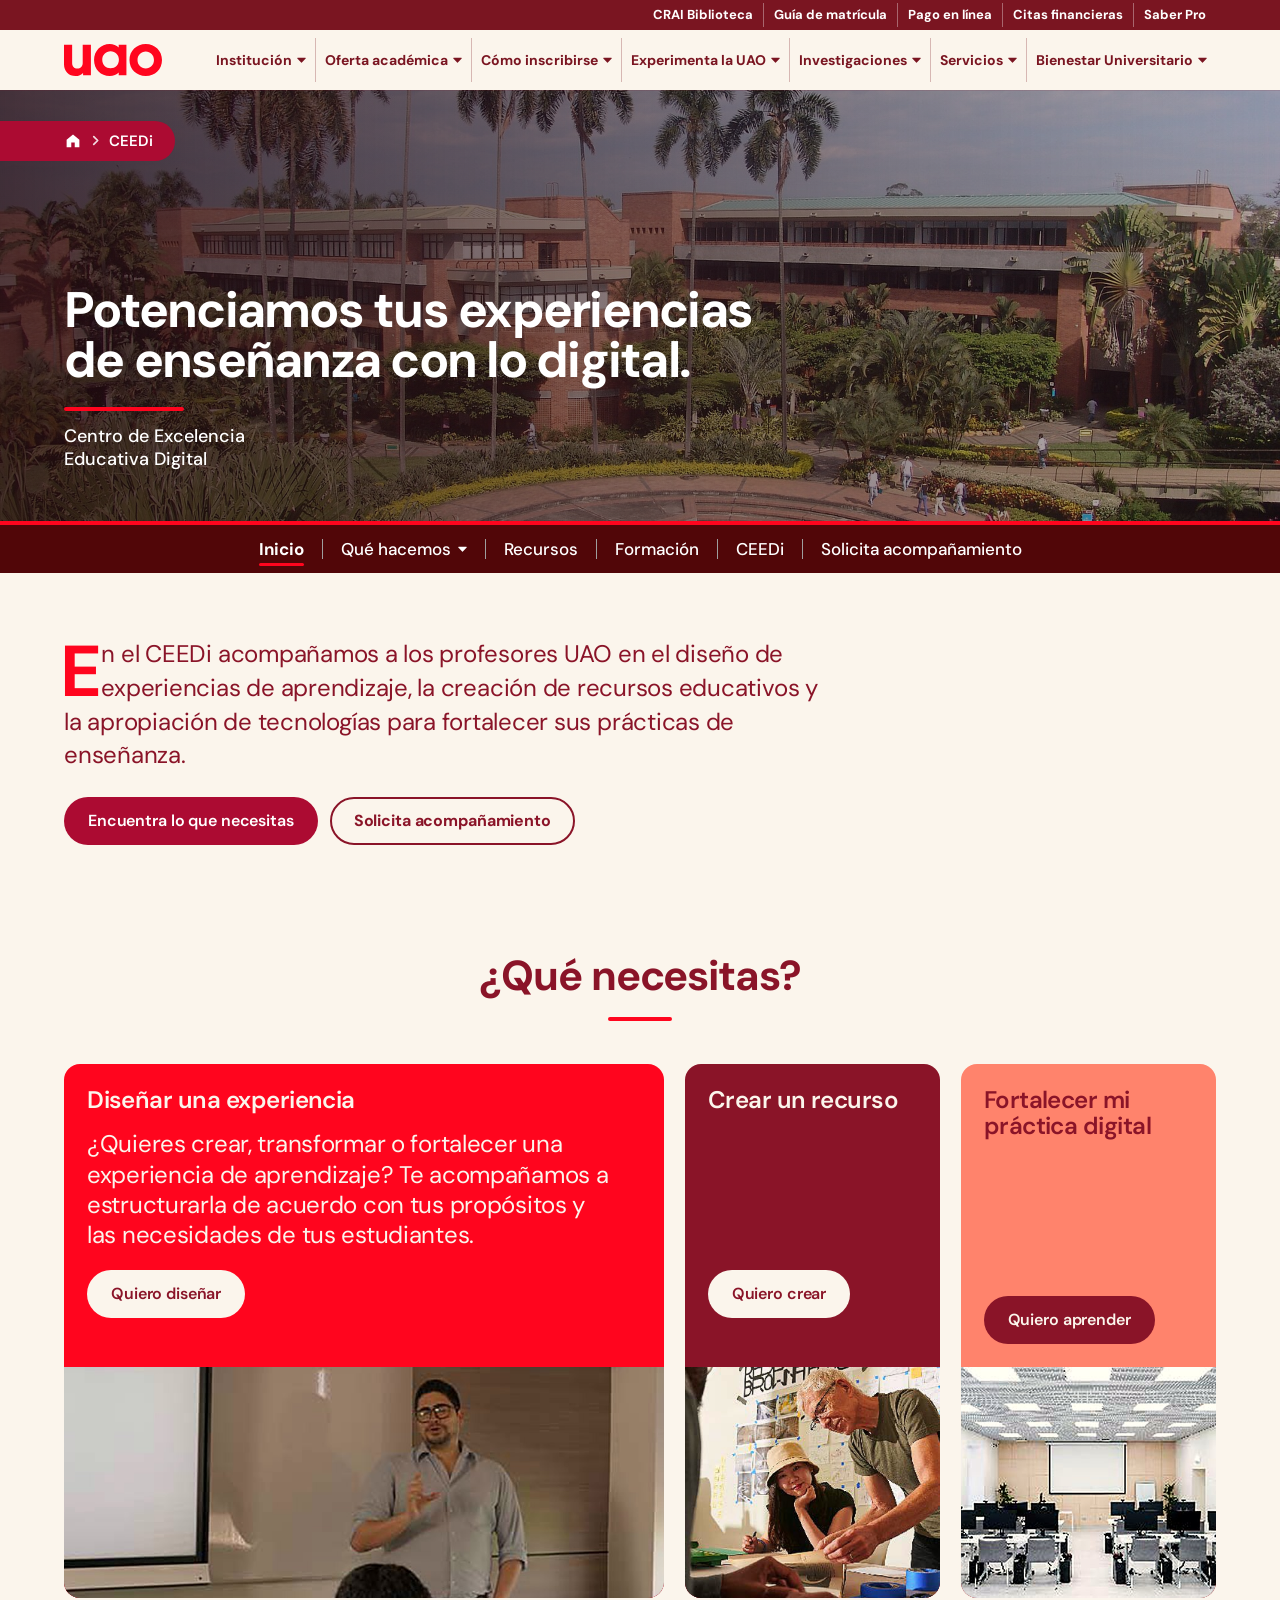
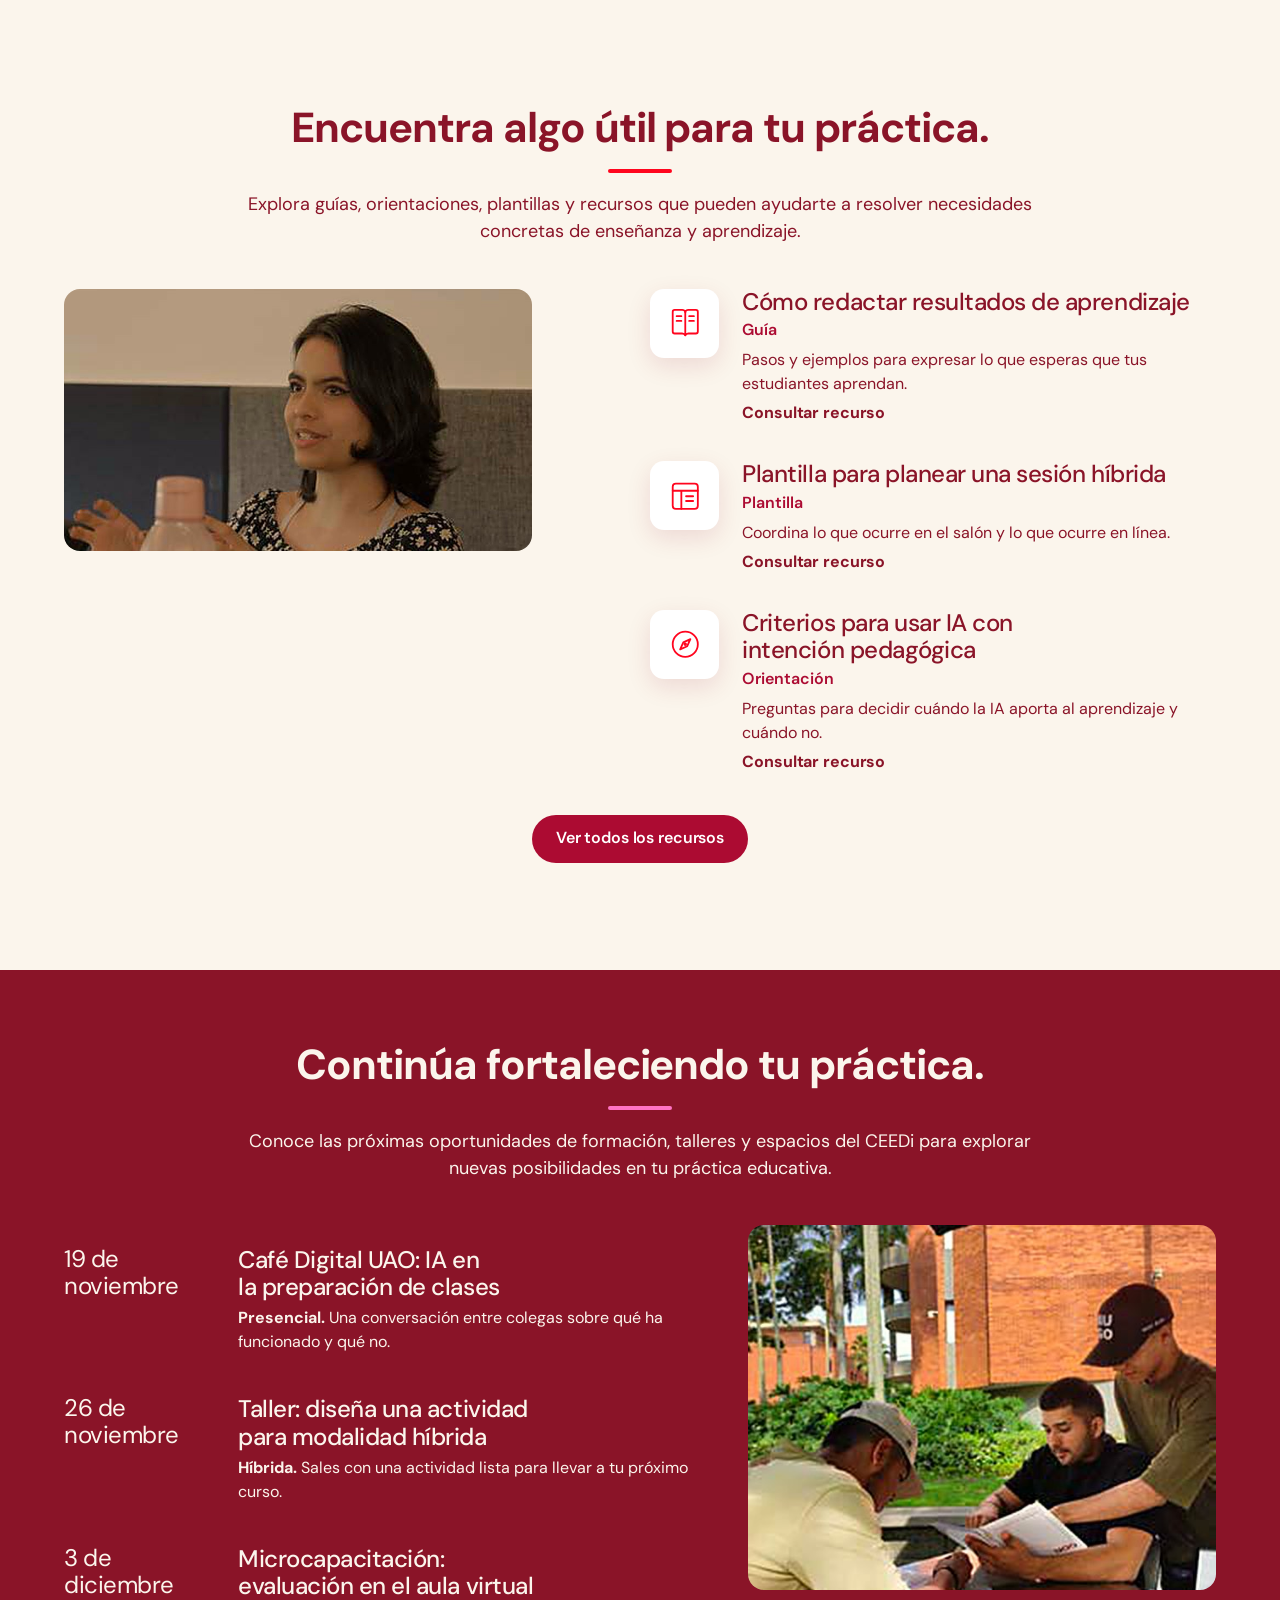
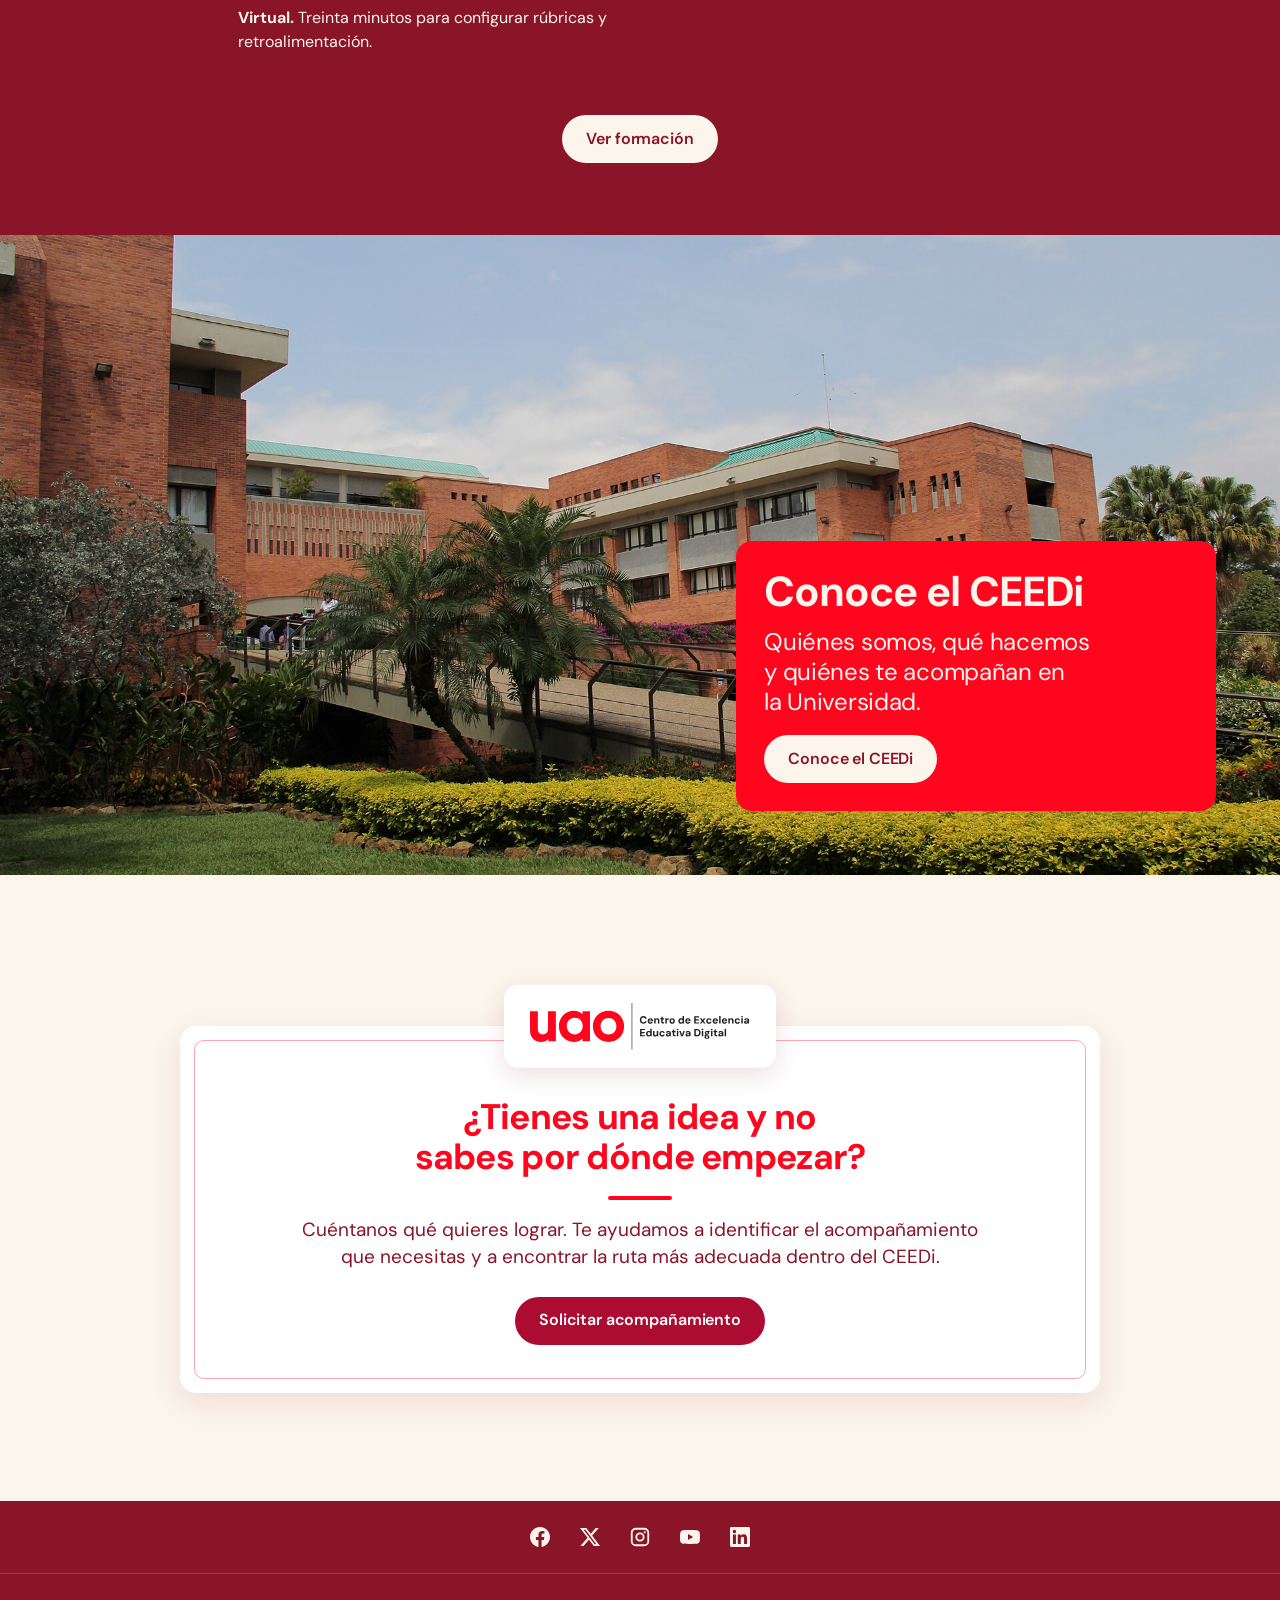
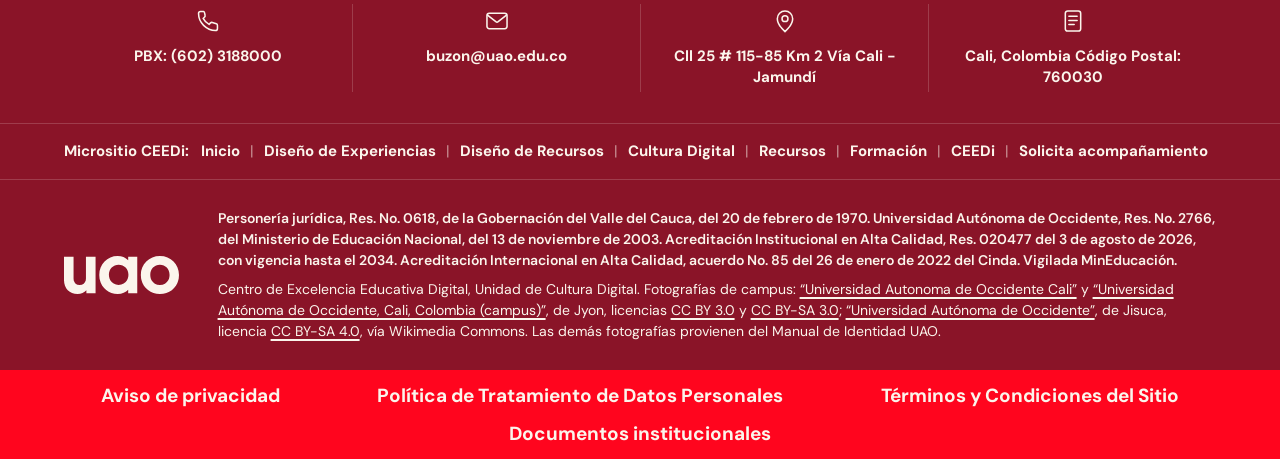
==== commit 67e1a1f9: "feat(ui): align micrositio with uao.edu.co subpage layout - Replace own header with the UAO institut" ====
--- a/index.html
+++ b/index.html
@@ -5,56 +5,109 @@
 <meta name="viewport" content="width=device-width, initial-scale=1">
 <title>CEEDi · Centro de Excelencia Educativa Digital · UAO</title>
 <meta name="description" content="Acompañamos a los profesores UAO en el diseño de experiencias de aprendizaje, la creación de recursos educativos y la apropiación de tecnologías.">
-<meta name="theme-color" content="#FF051E">
+<meta name="theme-color" content="#8A1428">
 <link rel="icon" href="assets/logo/favicon.svg" type="image/svg+xml">
 <link rel="preload" href="assets/fonts/dm-sans-latin-wght-normal.woff2" as="font" type="font/woff2" crossorigin>
-<link rel="stylesheet" href="assets/css/site.css">
+<link rel="stylesheet" href="assets/css/site.css?v=4d4352ff">
 <script>document.documentElement.classList.add('js')</script>
 </head>
 <body>
 
 <a class="saltar" href="#contenido">Saltar al contenido</a>
-<header class="cabecera">
-  <a class="cabecera__marca" href="index.html"><img src="assets/logo/uao-ceedi.svg" width="265" height="56" alt="uao, Centro de Excelencia Educativa Digital. Ir al inicio"></a>
-  <button class="cabecera__abrir" type="button" aria-expanded="false" aria-controls="menu">Menú</button>
-  <nav class="nav" id="menu" aria-label="Principal">
-    <button class="nav__cerrar" type="button">Cerrar</button>
-    <ul>
-      <li><a class="nav__enlace" href="index.html" aria-current="page">Inicio</a></li>
-      <li class="nav__grupo">
-        <button type="button" aria-expanded="false" aria-controls="sub-hacemos">Qué hacemos <svg class="nav__flecha" viewBox="0 0 12 8" fill="currentColor" aria-hidden="true"><path d="M.9 1h10.200a.6.6 0 0 1 .47.97L6.470 7.400a.6.6 0 0 1-.94 0L.430 1.970A.6.6 0 0 1 .9 1Z"/></svg></button>
-        <ul class="submenu" id="sub-hacemos">
-          <li><a href="diseno-de-experiencias.html"><strong style="--vineta:var(--rojo)"><svg class="vineta" viewBox="0 0 491.82 245.91" aria-hidden="true"><path d="M491.82 7.79V238.13C491.82 242.43 488.34 245.91 484.04 245.91H428.38C424.11 245.91 420.03 244.16 417.1 241.06 374.18 195.67 313.34 167.36 245.91 167.36 178.48 167.36 117.64 195.67 74.72 241.06 71.79 244.16 67.71 245.91 63.45 245.91H7.79C3.48 245.91 0 242.43 0 238.13V7.79C0 3.49 3.48 0 7.79 0H484.04C488.34 0 491.82 3.49 491.82 7.79Z"/></svg>Diseño de Experiencias</strong><span>Crea, transforma o fortalece una experiencia de aprendizaje.</span></a></li><li><a href="diseno-de-recursos.html"><strong style="--vineta:var(--vino-o)"><svg class="vineta" viewBox="0 0 491.82 245.91" aria-hidden="true"><path d="M491.82 7.79V238.13C491.82 242.43 488.34 245.91 484.04 245.91H428.38C424.11 245.91 420.03 244.16 417.1 241.06 374.18 195.67 313.34 167.36 245.91 167.36 178.48 167.36 117.64 195.67 74.72 241.06 71.79 244.16 67.71 245.91 63.45 245.91H7.79C3.48 245.91 0 242.43 0 238.13V7.79C0 3.49 3.48 0 7.79 0H484.04C488.34 0 491.82 3.49 491.82 7.79Z"/></svg>Diseño de Recursos</strong><span>Convierte una idea o un contenido en un recurso educativo.</span></a></li><li><a href="cultura-digital.html"><strong style="--vineta:var(--coral)"><svg class="vineta" viewBox="0 0 491.82 245.91" aria-hidden="true"><path d="M491.82 7.79V238.13C491.82 242.43 488.34 245.91 484.04 245.91H428.38C424.11 245.91 420.03 244.16 417.1 241.06 374.18 195.67 313.34 167.36 245.91 167.36 178.48 167.36 117.64 195.67 74.72 241.06 71.79 244.16 67.71 245.91 63.45 245.91H7.79C3.48 245.91 0 242.43 0 238.13V7.79C0 3.49 3.48 0 7.79 0H484.04C488.34 0 491.82 3.49 491.82 7.79Z"/></svg>Cultura Digital</strong><span>Fortalece tu práctica con tecnologías, IA y herramientas.</span></a></li>
-        </ul>
-      </li>
-      <li><a class="nav__enlace" href="recursos.html">Recursos</a></li>
-      <li><a class="nav__enlace" href="formacion.html">Formación</a></li>
-      <li><a class="nav__enlace" href="ceedi.html">CEEDi</a></li>
-      <li><a class="btn" href="solicita-acompanamiento.html">Solicita acompañamiento</a></li>
-    </ul>
-  </nav>
+<header class="uao" id="arriba">
+  <div class="uao__atajos">
+    <ul><li><a href="https://www.uao.edu.co/biblioteca/">CRAI Biblioteca</a></li><li><a href="https://www.uao.edu.co/guia-de-matricula/">Guía de matrícula</a></li><li><a href="https://apps.uao.edu.co/apex/f?p=191:2::::::">Pago en línea</a></li><li><a href="https://sitios.uao.edu.co/financiacion/">Citas financieras</a></li><li><a href="https://saberpro.uao.edu.co/">Saber Pro</a></li></ul>
+  </div>
+  <div class="uao__barra">
+    <a class="uao__marca" href="https://www.uao.edu.co/"><img src="assets/logo/uao-rojo.svg" width="102" height="34" alt="Universidad Autónoma de Occidente. Ir a uao.edu.co"></a>
+    <button class="uao__abrir" type="button" aria-expanded="false" aria-controls="menu-uao">Menú</button>
+    <nav class="uao__nav" id="menu-uao" aria-label="Universidad Autónoma de Occidente">
+      <button class="uao__cerrar" type="button">Cerrar</button>
+      <ul>
+        
+        <li class="uao__grupo" data-grupo>
+          <button type="button" aria-expanded="false" aria-controls="uao-m0">Institución<svg class="uao__flecha" viewBox="0 0 12 8" fill="currentColor" aria-hidden="true"><path d="M.9 1h10.200a.6.6 0 0 1 .47.97L6.470 7.400a.6.6 0 0 1-.94 0L.430 1.970A.6.6 0 0 1 .9 1Z"/></svg></button>
+          <ul class="uao__sub" id="uao-m0"><li><a href="https://www.uao.edu.co/nuestro-campus/">Nuestro Campus</a></li><li><a href="https://www.uao.edu.co/informacion-institucional/">Información institucional</a></li><li><a href="https://www.uao.edu.co/documentos-institucionales/">Documentos Institucionales</a></li><li><a href="https://www.uao.edu.co/simbolos/">Símbolos institucionales</a></li><li><a href="https://www.uao.edu.co/organos-de-gobierno-institucionales/">Órganos de Gobierno Institucionales</a></li><li><a href="https://www.uao.edu.co/planeacion-y-efectividad-institucional-2/">Planeación y Efectividad Institucional</a></li><li><a href="https://www.uao.edu.co/directorio-general/">Directorio General</a></li><li><a href="https://www.uao.edu.co/lista-de-docentes/">Lista de profesores</a></li><li><a href="https://www.uao.edu.co/transparencia-y-acceso-a-la-informacion-publica/">Transparencia y acceso a la información pública</a></li><li><a href="https://www.uao.edu.co/trabajo-de-grado-uao">Trabajo de Grado</a></li><li><a href="https://www.uao.edu.co/pqrs/">PQRS</a></li></ul>
+        </li>
+        <li class="uao__grupo" data-grupo>
+          <button type="button" aria-expanded="false" aria-controls="uao-m1">Oferta académica<svg class="uao__flecha" viewBox="0 0 12 8" fill="currentColor" aria-hidden="true"><path d="M.9 1h10.200a.6.6 0 0 1 .47.97L6.470 7.400a.6.6 0 0 1-.94 0L.430 1.970A.6.6 0 0 1 .9 1Z"/></svg></button>
+          <ul class="uao__sub" id="uao-m1"><li><a href="https://www.uao.edu.co/oferta-academica/">¿En qué estás interesado?</a></li><li><a href="https://www.uao.edu.co/oferta-academica/pregrado/">Pregrados</a></li><li><a href="https://www.uao.edu.co/oferta-academica/posgrados/">Posgrados</a></li><li><a href="https://www.uao.edu.co/tecnologia/">Tecnologías</a></li><li><a href="https://www.uao.edu.co/oferta-academica/educacion-continua/">Educación para la Vida</a></li><li><a href="https://estudiarvirtual.uao.edu.co/">UAO Virtual</a></li><li><a href="https://www.uao.edu.co/consultoria-y-asesoria/">Consultorías y asesorías empresariales</a></li></ul>
+        </li>
+        <li class="uao__grupo" data-grupo>
+          <button type="button" aria-expanded="false" aria-controls="uao-m2">Cómo inscribirse<svg class="uao__flecha" viewBox="0 0 12 8" fill="currentColor" aria-hidden="true"><path d="M.9 1h10.200a.6.6 0 0 1 .47.97L6.470 7.400a.6.6 0 0 1-.94 0L.430 1.970A.6.6 0 0 1 .9 1Z"/></svg></button>
+          <ul class="uao__sub" id="uao-m2"><li><a href="https://www.uao.edu.co/pregrado/inscripcion-online-pregrado-y-tecnologia/">Inscripción para pregrado</a></li><li><a href="https://www.uao.edu.co/inscripcion-online-posgrado/">Inscripción para posgrado</a></li><li><a href="https://www.uao.edu.co/inscripcion-online-educacion-continua/">Inscripción para educación para la Vida</a></li><li><a href="https://www.uao.edu.co/becas-y-financiacion/">Becas y financiación</a></li><li><a href="https://www.uao.edu.co/opciones-de-transferencia-y-cambio/">Opciones de transferencia y cambio</a></li></ul>
+        </li>
+        <li class="uao__grupo" data-grupo>
+          <button type="button" aria-expanded="false" aria-controls="uao-m3">Experimenta la UAO<svg class="uao__flecha" viewBox="0 0 12 8" fill="currentColor" aria-hidden="true"><path d="M.9 1h10.200a.6.6 0 0 1 .47.97L6.470 7.400a.6.6 0 0 1-.94 0L.430 1.970A.6.6 0 0 1 .9 1Z"/></svg></button>
+          <ul class="uao__sub" id="uao-m3"><li><a href="https://www.uao.edu.co/razones-para-estudiar-en-la-uao/">¿Por qué estudiar en la UAO?</a></li><li><a href="https://www.uao.edu.co/opciones-de-internacionalizacion/">Opciones de internacionalización</a></li><li><a href="https://www.uao.edu.co/uao-labs/laboratorios-uao/">Laboratorios UAO</a></li><li><a href="https://www.uao.edu.co/nuestros-medios-uao/">Nuestros medios UAO</a></li><li><a href="https://www.uao.edu.co/nuestros-museos/">Nuestros museos UAO</a></li><li><a href="https://www.uao.edu.co/arte-y-cultura/">Actividades culturales y artísticas</a></li><li><a href="https://www.uao.edu.co/noticias/">Noticias</a></li><li><a href="https://www.uao.edu.co/evento/">Agenda de eventos</a></li></ul>
+        </li>
+        <li class="uao__grupo" data-grupo>
+          <button type="button" aria-expanded="false" aria-controls="uao-m4">Investigaciones<svg class="uao__flecha" viewBox="0 0 12 8" fill="currentColor" aria-hidden="true"><path d="M.9 1h10.200a.6.6 0 0 1 .47.97L6.470 7.400a.6.6 0 0 1-.94 0L.430 1.970A.6.6 0 0 1 .9 1Z"/></svg></button>
+          <ul class="uao__sub" id="uao-m4"><li><a href="https://www.uao.edu.co/investigaciones-uao/">Investigaciones</a></li><li><a href="https://www.uao.edu.co/quienes-somos-vicerrectoria-de-investigaciones-innovacion-y-emprendimiento/">¿Quiénes somos?</a></li><li><a href="https://www.uao.edu.co/servicios-investigaciones/">Servicios</a></li><li><a href="https://www.uao.edu.co/investigadores-uao/">Investigadores</a></li></ul>
+        </li>
+        <li class="uao__grupo" data-grupo>
+          <button type="button" aria-expanded="false" aria-controls="uao-m5">Servicios<svg class="uao__flecha" viewBox="0 0 12 8" fill="currentColor" aria-hidden="true"><path d="M.9 1h10.200a.6.6 0 0 1 .47.97L6.470 7.400a.6.6 0 0 1-.94 0L.430 1.970A.6.6 0 0 1 .9 1Z"/></svg></button>
+          <ul class="uao__sub" id="uao-m5"><li><a href="https://www.uao.edu.co/pua">Acceso a Portal Único de Aplicaciones, PUA</a></li><li><a href="https://www.uao.edu.co/servicios-institucionales/">Servicios institucionales</a></li><li><a href="https://www.uao.edu.co/becas-y-financiacion/">Servicios Financieros</a></li><li><a href="https://sitios.uao.edu.co/docentes/">Acceso al Portal del Profesor</a></li><li><a href="https://apps.uao.edu.co/apex/f?p=900">Acceso a Portal Estudiantil</a></li><li><a href="https://www.uao.edu.co/ingreso-a-portales/">Ingreso a más portales</a></li><li><a href="https://www.uao.edu.co/centros-de-servicio/">Centros de servicio</a></li><li><a href="https://www.uao.edu.co/procesos-y-tramites-administrativos/">Procesos y trámites administrativos</a></li><li><a href="https://idiomas.uao.edu.co/oferta-para-externos/">Centro de Idiomas</a></li><li><a href="https://www.uao.edu.co/egresados/">Egresados</a></li></ul>
+        </li>
+        <li class="uao__grupo" data-grupo>
+          <button type="button" aria-expanded="false" aria-controls="uao-m6">Bienestar Universitario<svg class="uao__flecha" viewBox="0 0 12 8" fill="currentColor" aria-hidden="true"><path d="M.9 1h10.200a.6.6 0 0 1 .47.97L6.470 7.400a.6.6 0 0 1-.94 0L.430 1.970A.6.6 0 0 1 .9 1Z"/></svg></button>
+          <ul class="uao__sub" id="uao-m6"><li><a href="https://www.uao.edu.co/arte-y-cultura/">Arte y Cultura</a></li><li><a href="https://estudiarvirtual.uao.edu.co/bienestar/">Bienestar en Línea</a></li><li><a href="https://www.uao.edu.co/casa/">CASA</a></li><li><a href="https://bienestar.uao.edu.co/centro-para-la-excelencia-academica/">Centro para la Excelencia Académica</a></li><li><a href="https://www.uao.edu.co/deporte-y-recreacion/">Deporte y Recreación</a></li><li><a href="https://www.uao.edu.co/formacion-integral/">Desarrollo Humano</a></li><li><a href="https://www.uao.edu.co/informacion-y-politicas/">Información y Políticas</a></li></ul>
+        </li>
+      </ul>
+    </nav>
+  </div>
 </header>
 <main id="contenido">
 
 
-<section class="portada c-rojo" style="--dome-hero:46%;--dome-h:9.9vw">
-  <div class="portada__campo"></div>
-  <div class="portada__titulo">
-    <h1 class="display lines"><span class="line"><span data-line style="--i:0">Potenciamos tus experiencias</span></span><span class="line"><span data-line style="--i:1">de enseñanza con lo digital.</span></span></h1>
-  </div>
-  <div class="portada__texto">
-    <p class="lead" data-llega style="--d:420ms">En el CEEDi acompañamos a los profesores UAO en el diseño de experiencias de aprendizaje, la creación de recursos educativos y la apropiación de tecnologías para fortalecer sus prácticas de enseñanza.</p>
-    <div class="acciones" data-llega style="--d:500ms"><a class="btn" href="#que-necesitas">Encuentra lo que necesitas</a><a class="btn btn--secundario" href="solicita-acompanamiento.html">Solicita acompañamiento</a></div>
-  </div>
-  <figure class="portada__foto" style="--foco-img:50% 38%"><img src="assets/universidad-autonoma-de-occidente-cali.jpg" width="1920" height="1440" alt="Campus de la Universidad Autónoma de Occidente en Cali: palmeras, edificios de ladrillo y la plazoleta circular" fetchpriority="high" decoding="async"></figure>
-  <div class="domo portada__domo"></div>
-</section>
-
-<section class="necesitas" id="que-necesitas" aria-labelledby="que-necesitas-t">
-  <h2 class="titulo necesitas__titulo" id="que-necesitas-t">¿Qué necesitas?</h2>
+<section class="cabezote cabezote--completa cabezote--inicio">
+  <div class="cabezote__fondo">
+    <figure class="cabezote__foto" style="--foco-img:50% 42%"><img src="assets/universidad-autonoma-de-occidente-cali.jpg" width="1920" height="1440" alt="" fetchpriority="high" decoding="async"></figure>
+  </div>
+  <nav class="migas" aria-label="Migas de pan">
+    <ol>
+      <li><a href="https://www.uao.edu.co/"><svg viewBox="0 0 24 24" width="18" height="18" fill="currentColor" aria-hidden="true"><path d="M12 3.2 3.5 10.2v10.1h6.2v-6.3h4.6v6.3h6.2V10.2L12 3.2Z"/></svg><span class="sr">Universidad Autónoma de Occidente</span></a></li>
+      <li><svg class="migas__sep" viewBox="0 0 8 12" width="7" height="11" fill="none" stroke="currentColor" stroke-width="2" stroke-linecap="round" stroke-linejoin="round" aria-hidden="true"><path d="M2 1.5 6.5 6 2 10.5"/></svg><span aria-current="page">CEEDi</span></li>
+    </ol>
+  </nav>
+  <div class="cabezote__texto">
+    <h1 class="lines"><span class="line"><span data-line style="--i:0">Potenciamos tus experiencias</span></span><span class="line"><span data-line style="--i:1">de enseñanza con lo digital.</span></span></h1>
+    <span class="cabezote__linea" aria-hidden="true" data-llega style="--d:360ms"></span>
+    <p class="cabezote__lema" data-llega style="--d:420ms">Centro de Excelencia<br>Educativa Digital</p>
+  </div>
+</section>
+
+<nav class="subnav" aria-label="Secciones del CEEDi">
+  <button class="subnav__abrir" type="button" aria-expanded="false" aria-controls="subnav-lista">Secciones del CEEDi<svg class="subnav__flecha" viewBox="0 0 12 8" fill="currentColor" aria-hidden="true"><path d="M.9 1h10.200a.6.6 0 0 1 .47.97L6.470 7.400a.6.6 0 0 1-.94 0L.430 1.970A.6.6 0 0 1 .9 1Z"/></svg></button>
+  <ul class="subnav__lista" id="subnav-lista">
+    
+    <li><a href="index.html" aria-current="page">Inicio</a></li>
+    <li class="subnav__grupo" data-grupo>
+      <button type="button" aria-expanded="false" aria-controls="subnav-areas">Qué hacemos<svg class="subnav__flecha" viewBox="0 0 12 8" fill="currentColor" aria-hidden="true"><path d="M.9 1h10.200a.6.6 0 0 1 .47.97L6.470 7.400a.6.6 0 0 1-.94 0L.430 1.970A.6.6 0 0 1 .9 1Z"/></svg></button>
+      <ul class="subnav__sub" id="subnav-areas"><li><a href="diseno-de-experiencias.html">Diseño de Experiencias</a></li><li><a href="diseno-de-recursos.html">Diseño de Recursos</a></li><li><a href="cultura-digital.html">Cultura Digital</a></li></ul>
+    </li>
+    <li><a href="recursos.html">Recursos</a></li>
+    <li><a href="formacion.html">Formación</a></li>
+    <li><a href="ceedi.html">CEEDi</a></li>
+    <li><a href="solicita-acompanamiento.html">Solicita acompañamiento</a></li>
+  </ul>
+</nav>
+
+<section class="intro" aria-label="Presentación">
+  <p class="intro__texto" data-sube>En el CEEDi acompañamos a los profesores UAO en el diseño de experiencias de aprendizaje, la creación de recursos educativos y la apropiación de tecnologías para fortalecer sus prácticas de enseñanza.</p>
+  <div class="acciones intro__acciones" data-sube style="--d:80ms"><a class="btn" href="#que-necesitas">Encuentra lo que necesitas</a><a class="btn btn--secundario" href="solicita-acompanamiento.html">Solicita acompañamiento</a></div>
+</section>
+
+<section class="seccion" id="que-necesitas" aria-labelledby="que-necesitas-t">
+  
+  <div class="cab-seccion">
+    <h2 class="titulo" id="que-necesitas-t" data-sube>¿Qué necesitas?</h2>
+    <span class="cab-seccion__linea" aria-hidden="true"></span>
+    
+  </div>
   <div class="puertas" data-puertas>
     
-<article class="puerta puerta--rojo arco is-open" style="--c:var(--rojo);--t:var(--crema);--vt:puerta-experiencias;--d:0ms" data-sube>
+<article class="puerta puerta--rojo caja is-open" style="--c:var(--rojo);--t:var(--crema);--vt:puerta-experiencias;--d:0ms" data-sube>
   <div class="puerta__color">
     <h3><button class="puerta__abrir" type="button" aria-expanded="true" aria-controls="puerta-0">Diseñar una experiencia<span class="puerta__signo" aria-hidden="true"></span></button></h3>
     <div class="puerta__cuerpo" id="puerta-0">
@@ -64,7 +117,7 @@
   </div>
   <figure class="puerta__foto" style="--foco-img:66% 26%"><img src="assets/img/profesor-en-aula.jpg" width="1000" height="416" alt="Profesor explicando de pie frente a su grupo en un salón de clase de la UAO" loading="lazy" decoding="async"></figure>
 </article>
-<article class="puerta puerta--vino arco" style="--c:var(--vino-o);--t:var(--crema);--vt:puerta-recursos;--d:90ms" data-sube>
+<article class="puerta puerta--vino caja" style="--c:var(--vino-o);--t:var(--crema);--vt:puerta-recursos;--d:90ms" data-sube>
   <div class="puerta__color">
     <h3><button class="puerta__abrir" type="button" aria-expanded="false" aria-controls="puerta-1">Crear un recurso<span class="puerta__signo" aria-hidden="true"></span></button></h3>
     <div class="puerta__cuerpo" id="puerta-1">
@@ -74,7 +127,7 @@
   </div>
   <figure class="puerta__foto" style="--foco-img:50% 38%"><img src="assets/img/diseno-en-equipo.jpg" width="678" height="640" alt="Dos personas trabajan juntas sobre una mesa de diseño, frente a una pared con bocetos" loading="lazy" decoding="async"></figure>
 </article>
-<article class="puerta puerta--coral arco" style="--c:var(--coral);--t:var(--vino-o);--vt:puerta-cultura;--d:180ms" data-sube>
+<article class="puerta puerta--coral caja" style="--c:var(--coral);--t:var(--vino-o);--vt:puerta-cultura;--d:180ms" data-sube>
   <div class="puerta__color">
     <h3><button class="puerta__abrir" type="button" aria-expanded="false" aria-controls="puerta-2">Fortalecer mi práctica digital<span class="puerta__signo" aria-hidden="true"></span></button></h3>
     <div class="puerta__cuerpo" id="puerta-2">
@@ -88,17 +141,15 @@
 </section>
 
 <section class="seccion seccion--pegada" aria-labelledby="recursos-t">
-  <div class="rejilla dos">
-    <div class="dos__izq">
-      <h2 class="titulo" id="recursos-t" data-sube>Encuentra algo útil para tu práctica.</h2>
-      <p data-sube style="--d:80ms">Explora guías, orientaciones, plantillas y recursos que pueden ayudarte a resolver necesidades concretas de enseñanza y aprendizaje.</p>
-      <div class="acciones" data-sube style="--d:140ms"><a class="btn" href="recursos.html">Ver todos los recursos</a></div>
-      <figure class="dos__foto arco foto-fondo" data-abre style="--d:120ms"><img src="assets/img/profesora-explicando.jpg" width="960" height="480" alt="Profesora conversando con sus estudiantes durante una clase" loading="lazy" decoding="async"></figure>
-    </div>
-    <ul class="dos__der recursos-fila">
-      
+  
+  <div class="cab-seccion">
+    <h2 class="titulo" id="recursos-t" data-sube>Encuentra algo útil para tu práctica.</h2>
+    <span class="cab-seccion__linea" aria-hidden="true"></span>
+    <p data-sube style="--d:60ms">Explora guías, orientaciones, plantillas y recursos que pueden ayudarte a resolver necesidades concretas de enseñanza y aprendizaje.</p>
+  </div>
+  <div class="rejilla dos"><figure class="dos__foto caja foto-fondo" data-abre style="--d:0ms"><img src="assets/img/profesora-explicando.jpg" width="960" height="480" alt="Profesora conversando con sus estudiantes durante una clase" loading="lazy" decoding="async"></figure><ul class="dos__der recursos-fila">
 <li class="recurso" data-fila style="--d:0ms">
-  <svg class="arco-icono" viewBox="0 0 491.82 435.91" aria-hidden="true"><path style="fill:var(--rojo)" d="M491.82 7.79V428.13C491.82 432.43 488.34 435.91 484.04 435.91H428.38C424.11 435.91 420.03 434.16 417.1 431.06 374.18 385.67 313.34 357.36 245.91 357.36 178.48 357.36 117.64 385.67 74.72 431.06 71.79 434.16 67.71 435.91 63.45 435.91H7.79C3.48 435.91 0 432.43 0 428.13V7.79C0 3.49 3.48 0 7.79 0H484.04C488.34 0 491.82 3.49 491.82 7.79Z"/><svg x="138.9" y="77.7" width="214" height="214" viewBox="0 0 44 44" fill="none" stroke-width="2.4" stroke-linecap="round" stroke-linejoin="round" style="stroke:var(--crema)"><path d="M6 7.5C6 6.1 7.1 5 8.5 5H18c1.9 0 3.5 1.1 4 2.7.5-1.6 2.1-2.7 4-2.7h9.5C36.9 5 38 6.1 38 7.5v25c0 1.4-1.1 2.5-2.5 2.5H26c-1.9 0-3.5 1-4 2.5-.5-1.5-2.1-2.5-4-2.5H8.5C7.1 35 6 33.9 6 32.5v-25Z"/><path d="M22 8v29"/><path d="M11 13h6M11 19h6M27 13h6M27 19h6"/></svg></svg>
+  <span class="caja-icono" aria-hidden="true"><svg viewBox="0 0 44 44" fill="none" stroke="currentColor" stroke-width="2.3" stroke-linecap="round" stroke-linejoin="round"><path d="M6 7.5C6 6.1 7.1 5 8.5 5H18c1.9 0 3.5 1.1 4 2.7.5-1.6 2.1-2.7 4-2.7h9.5C36.9 5 38 6.1 38 7.5v25c0 1.4-1.1 2.5-2.5 2.5H26c-1.9 0-3.5 1-4 2.5-.5-1.5-2.1-2.5-4-2.5H8.5C7.1 35 6 33.9 6 32.5v-25Z"/><path d="M22 8v29"/><path d="M11 13h6M11 19h6M27 13h6M27 19h6"/></svg></span>
   <div>
     <div class="recurso__cab"><h3>Cómo redactar resultados de aprendizaje</h3><span class="recurso__tipo">Guía</span></div>
     <p>Pasos y ejemplos para expresar lo que esperas que tus estudiantes aprendan.</p>
@@ -106,7 +157,7 @@
   </div>
 </li>
 <li class="recurso" data-fila style="--d:70ms">
-  <svg class="arco-icono" viewBox="0 0 491.82 435.91" aria-hidden="true"><path style="fill:var(--vino-o)" d="M491.82 7.79V428.13C491.82 432.43 488.34 435.91 484.04 435.91H428.38C424.11 435.91 420.03 434.16 417.1 431.06 374.18 385.67 313.34 357.36 245.91 357.36 178.48 357.36 117.64 385.67 74.72 431.06 71.79 434.16 67.71 435.91 63.45 435.91H7.79C3.48 435.91 0 432.43 0 428.13V7.79C0 3.49 3.48 0 7.79 0H484.04C488.34 0 491.82 3.49 491.82 7.79Z"/><svg x="138.9" y="77.7" width="214" height="214" viewBox="0 0 44 44" fill="none" stroke-width="2.4" stroke-linecap="round" stroke-linejoin="round" style="stroke:var(--crema)"><rect x="6" y="6" width="32" height="32" rx="4"/><path d="M6 15h32M17 15v23"/><path d="M23 22h9M23 28h9"/></svg></svg>
+  <span class="caja-icono" aria-hidden="true"><svg viewBox="0 0 44 44" fill="none" stroke="currentColor" stroke-width="2.3" stroke-linecap="round" stroke-linejoin="round"><rect x="6" y="6" width="32" height="32" rx="4"/><path d="M6 15h32M17 15v23"/><path d="M23 22h9M23 28h9"/></svg></span>
   <div>
     <div class="recurso__cab"><h3>Plantilla para planear una sesión híbrida</h3><span class="recurso__tipo">Plantilla</span></div>
     <p>Coordina lo que ocurre en el salón y lo que ocurre en línea.</p>
@@ -114,55 +165,54 @@
   </div>
 </li>
 <li class="recurso" data-fila style="--d:140ms">
-  <svg class="arco-icono" viewBox="0 0 491.82 435.91" aria-hidden="true"><path style="fill:var(--rosa)" d="M491.82 7.79V428.13C491.82 432.43 488.34 435.91 484.04 435.91H428.38C424.11 435.91 420.03 434.16 417.1 431.06 374.18 385.67 313.34 357.36 245.91 357.36 178.48 357.36 117.64 385.67 74.72 431.06 71.79 434.16 67.71 435.91 63.45 435.91H7.79C3.48 435.91 0 432.43 0 428.13V7.79C0 3.49 3.48 0 7.79 0H484.04C488.34 0 491.82 3.49 491.82 7.79Z"/><svg x="138.9" y="77.7" width="214" height="214" viewBox="0 0 44 44" fill="none" stroke-width="2.4" stroke-linecap="round" stroke-linejoin="round" style="stroke:var(--vino-o)"><circle cx="22" cy="22" r="16"/><path d="M28.5 15.5l-4 9-9 4 4-9 9-4Z"/><circle cx="22" cy="22" r="1"/></svg></svg>
+  <span class="caja-icono" aria-hidden="true"><svg viewBox="0 0 44 44" fill="none" stroke="currentColor" stroke-width="2.3" stroke-linecap="round" stroke-linejoin="round"><circle cx="22" cy="22" r="16"/><path d="M28.5 15.5l-4 9-9 4 4-9 9-4Z"/><circle cx="22" cy="22" r="1"/></svg></span>
   <div>
     <div class="recurso__cab"><h3>Criterios para usar IA con intención pedagógica</h3><span class="recurso__tipo">Orientación</span></div>
     <p>Preguntas para decidir cuándo la IA aporta al aprendizaje y cuándo no.</p>
     <a class="btn btn--ghost" href="recursos.html#inteligencia-artificial">Consultar recurso<span class="sr">: Criterios para usar IA con intención pedagógica</span></a>
   </div>
-</li>
-    </ul>
-  </div>
+</li></ul></div>
+  <div class="acciones pie-seccion" data-sube><a class="btn" href="recursos.html">Ver todos los recursos</a></div>
 </section>
 
 <section class="campo campo--vino" aria-labelledby="formacion-t">
-  <div class="campo__arco arco" style="--outer:var(--crema)">
-    <div class="rejilla indice__cab">
-      <h2 class="titulo" id="formacion-t" data-sube>Continúa fortaleciendo tu práctica.</h2>
-      <p data-sube style="--d:80ms">Conoce las próximas oportunidades de formación, talleres y espacios del CEEDi para explorar nuevas posibilidades en tu práctica educativa.</p>
-    </div>
+  <div class="campo__cuerpo">
+    
+  <div class="cab-seccion">
+    <h2 class="titulo" id="formacion-t" data-sube>Continúa fortaleciendo tu práctica.</h2>
+    <span class="cab-seccion__linea" aria-hidden="true"></span>
+    <p data-sube style="--d:60ms">Conoce las próximas oportunidades de formación, talleres y espacios del CEEDi para explorar nuevas posibilidades en tu práctica educativa.</p>
+  </div>
     <div class="indice" data-indice>
-      <div class="indice__lista">
-        <ul>
-          
-          <li data-fila style="--d:0ms"><a class="indice__fila" href="formacion.html#proximas">
-            <img src="assets/img/trabajo-en-grupo.jpg" width="552" height="472" alt="" class="indice__mini" loading="lazy" decoding="async">
-            <span class="indice__fecha">19 de noviembre</span>
-            <div><h3 class="indice__nombre">Café Digital UAO: IA en la preparación de clases</h3><span class="indice__detalle"><span class="indice__modo">Presencial.</span> Una conversación entre colegas sobre qué ha funcionado y qué no.</span></div>
-          </a></li>
-          <li data-fila style="--d:80ms"><a class="indice__fila" href="formacion.html#proximas">
-            <img src="assets/img/tablero.jpg" width="558" height="476" alt="" class="indice__mini" loading="lazy" decoding="async">
-            <span class="indice__fecha">26 de noviembre</span>
-            <div><h3 class="indice__nombre">Taller: diseña una actividad para modalidad híbrida</h3><span class="indice__detalle"><span class="indice__modo">Híbrida.</span> Sales con una actividad lista para llevar a tu próximo curso.</span></div>
-          </a></li>
-          <li data-fila style="--d:160ms"><a class="indice__fila" href="formacion.html#proximas">
-            <img src="assets/img/sala-de-computo.jpg" width="570" height="404" alt="" class="indice__mini" loading="lazy" decoding="async">
-            <span class="indice__fecha">3 de diciembre</span>
-            <div><h3 class="indice__nombre">Microcapacitación: evaluación en el aula virtual</h3><span class="indice__detalle"><span class="indice__modo">Virtual.</span> Treinta minutos para configurar rúbricas y retroalimentación.</span></div>
-          </a></li>
-        </ul>
-        <div class="acciones indice__pie" data-sube><a class="btn" href="formacion.html">Ver formación</a></div>
-      </div>
-      <figure class="indice__marco arco foto-fondo" data-abre aria-hidden="true">
+      <ul class="indice__lista">
+        
+        <li data-fila style="--d:0ms"><a class="indice__fila" href="formacion.html#proximas">
+          <img src="assets/img/trabajo-en-grupo.jpg" width="552" height="472" alt="" class="indice__mini" loading="lazy" decoding="async">
+          <span class="indice__fecha">19 de noviembre</span>
+          <div><h3 class="indice__nombre">Café Digital UAO: IA en la preparación de clases</h3><span class="indice__detalle"><span class="indice__modo">Presencial.</span> Una conversación entre colegas sobre qué ha funcionado y qué no.</span></div>
+        </a></li>
+        <li data-fila style="--d:80ms"><a class="indice__fila" href="formacion.html#proximas">
+          <img src="assets/img/tablero.jpg" width="558" height="476" alt="" class="indice__mini" loading="lazy" decoding="async">
+          <span class="indice__fecha">26 de noviembre</span>
+          <div><h3 class="indice__nombre">Taller: diseña una actividad para modalidad híbrida</h3><span class="indice__detalle"><span class="indice__modo">Híbrida.</span> Sales con una actividad lista para llevar a tu próximo curso.</span></div>
+        </a></li>
+        <li data-fila style="--d:160ms"><a class="indice__fila" href="formacion.html#proximas">
+          <img src="assets/img/sala-de-computo.jpg" width="570" height="404" alt="" class="indice__mini" loading="lazy" decoding="async">
+          <span class="indice__fecha">3 de diciembre</span>
+          <div><h3 class="indice__nombre">Microcapacitación: evaluación en el aula virtual</h3><span class="indice__detalle"><span class="indice__modo">Virtual.</span> Treinta minutos para configurar rúbricas y retroalimentación.</span></div>
+        </a></li>
+      </ul>
+      <figure class="indice__marco caja foto-fondo" data-abre aria-hidden="true">
         <img src="assets/img/trabajo-en-grupo.jpg" width="552" height="472" alt="" loading="lazy" decoding="async" class="is-on"><img src="assets/img/tablero.jpg" width="558" height="476" alt="" loading="lazy" decoding="async"><img src="assets/img/sala-de-computo.jpg" width="570" height="404" alt="" loading="lazy" decoding="async">
       </figure>
     </div>
+    <div class="acciones pie-seccion" data-sube><a class="btn" href="formacion.html">Ver formación</a></div>
   </div>
 </section>
 
 <section class="banda" aria-labelledby="conoce-t" style="--foco-img:50% 58%">
   <img src="assets/universidad-autonoma-de-occidente-cali-colombia-campus.jpg" width="1920" height="1280" alt="Edificios de ladrillo del campus de la UAO y el puente peatonal entre jardines" class="deriva" loading="lazy" decoding="async">
-  <div class="banda__tarjeta arco" data-sube style="padding-bottom:clamp(52px,5.2vw,72px)">
+  <div class="banda__tarjeta caja" data-sube>
     <h2 class="titulo" id="conoce-t">Conoce el CEEDi</h2>
     <p>Quiénes somos, qué hacemos y quiénes te acompañan en la Universidad.</p>
     <div class="acciones"><a class="btn" href="ceedi.html">Conoce el CEEDi</a></div>
@@ -171,52 +221,40 @@
 
 
 <section class="cierre" aria-labelledby="cierre-t">
-  <div class="cierre__lado cierre__lado--izq" data-abre><img src="assets/img/trabajo-en-grupo.jpg" width="552" height="472" alt="" loading="lazy" decoding="async"></div>
-  <div class="cierre__tile arco" data-sube>
-    <h2 class="titulo" id="cierre-t">¿Tienes una idea y no sabes por dónde empezar?</h2>
+  <div class="cierre__tarjeta" data-sube>
+    <span class="cierre__sello"><img src="assets/logo/uao-ceedi.svg" width="265" height="56" alt="" loading="lazy"></span>
+    <h2 class="cierre__titulo" id="cierre-t">¿Tienes una idea y no sabes por dónde empezar?</h2>
+    <span class="cab-seccion__linea" aria-hidden="true"></span>
     
     <p class="cierre__texto">Cuéntanos qué quieres lograr. Te ayudamos a identificar el acompañamiento que necesitas y a encontrar la ruta más adecuada dentro del CEEDi.</p>
     <div class="acciones"><a class="btn" href="solicita-acompanamiento.html">Solicitar acompañamiento</a></div>
   </div>
-  <div class="cierre__lado cierre__lado--der" data-sube style="--d:90ms"></div>
 </section>
 </main>
 
 <footer class="pie">
-  <div class="pie__cuerpo">
-    <div class="pie__cabeza">
-      <a class="pie__marca" href="index.html"><img src="assets/logo/uao-ceedi-crema.svg" width="620" height="131" alt="uao, Centro de Excelencia Educativa Digital. Ir al inicio" loading="lazy"></a>
-      <ul class="pie__redes" aria-label="Redes sociales de la Universidad">
-        <li><a class="pie__red" href="https://www.facebook.com/universidadautonomadeoccidente" aria-label="Facebook"><svg viewBox="0 0 24 24" fill="currentColor" aria-hidden="true"><path d="M24 12.073c0-6.627-5.373-12-12-12s-12 5.373-12 12c0 5.990 4.388 10.954 10.125 11.854v-8.385H7.078v-3.470h3.047V9.430c0-3.007 1.792-4.669 4.533-4.669 1.312 0 2.686.235 2.686.235v2.953H15.830c-1.491 0-1.956.925-1.956 1.874v2.250h3.328l-.532 3.470h-2.796v8.385C19.612 23.027 24 18.062 24 12.073Z"/></svg></a></li><li><a class="pie__red" href="https://twitter.com/lauao" aria-label="X"><svg viewBox="0 0 24 24" fill="currentColor" aria-hidden="true"><path d="M18.901 1.153h3.680l-8.040 9.190L24 22.846h-7.406l-5.800-7.584-6.638 7.584H.474l8.600-9.830L0 1.154h7.594l5.243 6.932ZM17.610 20.644h2.039L6.486 3.240H4.298Z"/></svg></a></li><li><a class="pie__red" href="https://www.instagram.com/universidadautonomadeoccidente/" aria-label="Instagram"><svg viewBox="0 0 24 24" fill="currentColor" aria-hidden="true"><path fill-rule="evenodd" d="M7 1h10a6 6 0 0 1 6 6v10a6 6 0 0 1-6 6H7a6 6 0 0 1-6-6V7a6 6 0 0 1 6-6Zm0 2.200A3.800 3.800 0 0 0 3.200 7v10A3.800 3.800 0 0 0 7 20.800h10a3.800 3.800 0 0 0 3.800-3.800V7A3.800 3.800 0 0 0 17 3.200H7Zm5 3.300a5.500 5.500 0 1 1 0 11 5.500 5.500 0 0 1 0-11Zm0 2.200a3.300 3.300 0 1 0 0 6.600 3.300 3.300 0 0 0 0-6.600Zm5.700-3.700a1.300 1.300 0 1 1 0 2.600 1.300 1.300 0 0 1 0-2.600Z"/></svg></a></li><li><a class="pie__red" href="https://www.youtube.com/user/autonomadeocc" aria-label="YouTube"><svg viewBox="0 0 24 24" fill="currentColor" aria-hidden="true"><path fill-rule="evenodd" d="M23.500 6.200a3 3 0 0 0-2.100-2.100C19.500 3.600 12 3.600 12 3.600s-7.500 0-9.400.5A3 3 0 0 0 .5 6.200C0 8.100 0 12 0 12s0 3.900.5 5.800a3 3 0 0 0 2.100 2.100c1.900.5 9.400.5 9.400.5s7.500 0 9.400-.5a3 3 0 0 0 2.100-2.100c.5-1.900.5-5.800.5-5.800s0-3.900-.5-5.800ZM9.600 15.600V8.400l6.200 3.600-6.200 3.600Z"/></svg></a></li><li><a class="pie__red" href="https://www.linkedin.com/school/universidadautonomadeoccidente" aria-label="LinkedIn"><svg viewBox="0 0 24 24" fill="currentColor" aria-hidden="true"><path d="M20.447 20.452h-3.554v-5.569c0-1.328-.027-3.037-1.852-3.037-1.853 0-2.136 1.445-2.136 2.939v5.667H9.351V9h3.414v1.561h.046c.477-.9 1.637-1.850 3.370-1.850 3.601 0 4.267 2.370 4.267 5.455v6.286ZM5.337 7.433a2.062 2.062 0 0 1-2.063-2.065 2.064 2.064 0 1 1 2.063 2.065Zm1.782 13.019H3.555V9h3.564v11.452ZM22.225 0H1.771C.792 0 0 .774 0 1.729v20.542C0 23.227.792 24 1.771 24h20.451C23.200 24 24 23.227 24 22.271V1.729C24 .774 23.200 0 22.222 0h.003Z"/></svg></a></li>
-      </ul>
-    </div>
+  <ul class="pie__redes" aria-label="Redes sociales de la Universidad">
+    <li><a class="pie__red" href="https://www.facebook.com/universidadautonomadeoccidente" aria-label="Facebook"><svg viewBox="0 0 24 24" fill="currentColor" aria-hidden="true"><path d="M24 12.073c0-6.627-5.373-12-12-12s-12 5.373-12 12c0 5.990 4.388 10.954 10.125 11.854v-8.385H7.078v-3.470h3.047V9.430c0-3.007 1.792-4.669 4.533-4.669 1.312 0 2.686.235 2.686.235v2.953H15.830c-1.491 0-1.956.925-1.956 1.874v2.250h3.328l-.532 3.470h-2.796v8.385C19.612 23.027 24 18.062 24 12.073Z"/></svg></a></li><li><a class="pie__red" href="https://twitter.com/lauao" aria-label="X"><svg viewBox="0 0 24 24" fill="currentColor" aria-hidden="true"><path d="M18.901 1.153h3.680l-8.040 9.190L24 22.846h-7.406l-5.800-7.584-6.638 7.584H.474l8.600-9.830L0 1.154h7.594l5.243 6.932ZM17.610 20.644h2.039L6.486 3.240H4.298Z"/></svg></a></li><li><a class="pie__red" href="https://www.instagram.com/universidadautonomadeoccidente/" aria-label="Instagram"><svg viewBox="0 0 24 24" fill="currentColor" aria-hidden="true"><path fill-rule="evenodd" d="M7 1h10a6 6 0 0 1 6 6v10a6 6 0 0 1-6 6H7a6 6 0 0 1-6-6V7a6 6 0 0 1 6-6Zm0 2.200A3.800 3.800 0 0 0 3.200 7v10A3.800 3.800 0 0 0 7 20.800h10a3.800 3.800 0 0 0 3.800-3.800V7A3.800 3.800 0 0 0 17 3.200H7Zm5 3.300a5.500 5.500 0 1 1 0 11 5.500 5.500 0 0 1 0-11Zm0 2.200a3.300 3.300 0 1 0 0 6.600 3.300 3.300 0 0 0 0-6.600Zm5.700-3.700a1.300 1.300 0 1 1 0 2.600 1.300 1.300 0 0 1 0-2.600Z"/></svg></a></li><li><a class="pie__red" href="https://www.youtube.com/user/autonomadeocc" aria-label="YouTube"><svg viewBox="0 0 24 24" fill="currentColor" aria-hidden="true"><path fill-rule="evenodd" d="M23.500 6.200a3 3 0 0 0-2.100-2.100C19.500 3.600 12 3.600 12 3.600s-7.500 0-9.400.5A3 3 0 0 0 .5 6.200C0 8.100 0 12 0 12s0 3.900.5 5.800a3 3 0 0 0 2.100 2.100c1.900.5 9.400.5 9.400.5s7.500 0 9.400-.5a3 3 0 0 0 2.100-2.100c.5-1.900.5-5.800.5-5.800s0-3.900-.5-5.800ZM9.600 15.600V8.400l6.200 3.600-6.200 3.600Z"/></svg></a></li><li><a class="pie__red" href="https://www.linkedin.com/school/universidadautonomadeoccidente" aria-label="LinkedIn"><svg viewBox="0 0 24 24" fill="currentColor" aria-hidden="true"><path d="M20.447 20.452h-3.554v-5.569c0-1.328-.027-3.037-1.852-3.037-1.853 0-2.136 1.445-2.136 2.939v5.667H9.351V9h3.414v1.561h.046c.477-.9 1.637-1.850 3.370-1.850 3.601 0 4.267 2.370 4.267 5.455v6.286ZM5.337 7.433a2.062 2.062 0 0 1-2.063-2.065 2.064 2.064 0 1 1 2.063 2.065Zm1.782 13.019H3.555V9h3.564v11.452ZM22.225 0H1.771C.792 0 0 .774 0 1.729v20.542C0 23.227.792 24 1.771 24h20.451C23.200 24 24 23.227 24 22.271V1.729C24 .774 23.200 0 22.222 0h.003Z"/></svg></a></li>
+  </ul>
+  <ul class="pie__contacto">
+    <li><svg viewBox="0 0 44 44" fill="none" stroke="currentColor" stroke-width="2.6" stroke-linecap="round" stroke-linejoin="round" aria-hidden="true"><path d="M14.500 6h-5C7.600 6 6 7.600 6 9.500 6 24.700 19.300 38 34.500 38c1.900 0 3.500-1.600 3.500-3.500v-5c0-1.200-.7-2.300-1.900-2.700l-6.800-2.300c-1-.3-2.200-.1-3 .7l-2.500 2.500c-4.300-2.200-7.800-5.700-10-10l2.500-2.500c.8-.8 1-2 .7-3l-.8-4C15.900 7 15.300 6 14.500 6Z"/></svg><span class="sr">Teléfono: </span><a href="tel:+576023188000">PBX: (602) 3188000</a></li><li><svg viewBox="0 0 44 44" fill="none" stroke="currentColor" stroke-width="2.6" stroke-linecap="round" stroke-linejoin="round" aria-hidden="true"><rect x="5" y="9" width="34" height="26" rx="4"/><path d="M6 12l14 11.2c1.2.9 2.8.9 4 0L38 12"/></svg><span class="sr">Correo: </span><a href="mailto:buzon@uao.edu.co">buzon@uao.edu.co</a></li><li><svg viewBox="0 0 44 44" fill="none" stroke="currentColor" stroke-width="2.6" stroke-linecap="round" stroke-linejoin="round" aria-hidden="true"><path d="M22 40S9 27.7 9 18a13 13 0 0 1 26 0c0 9.7-13 22-13 22Z"/><circle cx="22" cy="18" r="5"/></svg><span class="sr">Dirección: </span><span>Cll 25 # 115-85 Km 2 Vía Cali - Jamundí</span></li><li><svg viewBox="0 0 44 44" fill="none" stroke="currentColor" stroke-width="2.6" stroke-linecap="round" stroke-linejoin="round" aria-hidden="true"><rect x="9" y="5" width="26" height="34" rx="4"/><path d="M15 14h14M15 21h14M15 28h9"/></svg><span class="sr">Ciudad: </span><span>Cali, Colombia Código Postal: 760030</span></li>
+  </ul>
+  <nav class="pie__micro" aria-label="Mapa del micrositio">
+    <strong>Micrositio CEEDi:</strong>
+    <ul><li><a href="index.html">Inicio</a></li><li><a href="diseno-de-experiencias.html">Diseño de Experiencias</a></li><li><a href="diseno-de-recursos.html">Diseño de Recursos</a></li><li><a href="cultura-digital.html">Cultura Digital</a></li><li><a href="recursos.html">Recursos</a></li><li><a href="formacion.html">Formación</a></li><li><a href="ceedi.html">CEEDi</a></li><li><a href="solicita-acompanamiento.html">Solicita acompañamiento</a></li></ul>
+  </nav>
+  <div class="pie__institucion">
+    <a class="pie__marca" href="https://www.uao.edu.co/"><img src="assets/logo/uao-crema.svg" width="132" height="43" alt="Universidad Autónoma de Occidente" loading="lazy"></a>
     <div>
-      <h2 class="pie__titulo">Universidad Autónoma de Occidente</h2>
-      <ul class="pie__contacto">
-        <li class="pie__dato"><svg viewBox="0 0 44 44" fill="none" stroke="currentColor" stroke-width="2.6" stroke-linecap="round" stroke-linejoin="round" aria-hidden="true"><path d="M14.500 6h-5C7.600 6 6 7.600 6 9.500 6 24.700 19.300 38 34.500 38c1.900 0 3.500-1.600 3.500-3.500v-5c0-1.200-.7-2.300-1.900-2.700l-6.800-2.300c-1-.3-2.200-.1-3 .7l-2.500 2.500c-4.300-2.200-7.800-5.700-10-10l2.500-2.500c.8-.8 1-2 .7-3l-.8-4C15.900 7 15.300 6 14.500 6Z"/></svg><div><strong>PBX</strong><a href="tel:+576023188000">(602) 3188000</a></div></li><li class="pie__dato"><svg viewBox="0 0 44 44" fill="none" stroke="currentColor" stroke-width="2.6" stroke-linecap="round" stroke-linejoin="round" aria-hidden="true"><rect x="5" y="9" width="34" height="26" rx="4"/><path d="M6 12l14 11.2c1.2.9 2.8.9 4 0L38 12"/></svg><div><strong>Correo</strong><a href="mailto:buzon@uao.edu.co">buzon@uao.edu.co</a></div></li><li class="pie__dato"><svg viewBox="0 0 44 44" fill="none" stroke="currentColor" stroke-width="2.6" stroke-linecap="round" stroke-linejoin="round" aria-hidden="true"><path d="M22 40S9 27.7 9 18a13 13 0 0 1 26 0c0 9.7-13 22-13 22Z"/><circle cx="22" cy="18" r="5"/></svg><div><strong>Dirección</strong><span>Cll 25 # 115-85 Km 2 Vía Cali - Jamundí.<br>Cali, Colombia. Código Postal: 760030</span></div></li>
-      </ul>
-    </div>
-    <nav class="pie__mapa" aria-label="Mapa del micrositio">
-      <div class="pie__fila">
-        <h2>Qué hacemos</h2>
-        <ul><li><a href="diseno-de-experiencias.html"><svg class="vineta" viewBox="0 0 491.82 245.91" aria-hidden="true"><path d="M491.82 7.79V238.13C491.82 242.43 488.34 245.91 484.04 245.91H428.38C424.11 245.91 420.03 244.16 417.1 241.06 374.18 195.67 313.34 167.36 245.91 167.36 178.48 167.36 117.64 195.67 74.72 241.06 71.79 244.16 67.71 245.91 63.45 245.91H7.79C3.48 245.91 0 242.43 0 238.13V7.79C0 3.49 3.48 0 7.79 0H484.04C488.34 0 491.82 3.49 491.82 7.79Z"/></svg><span>Diseño de Experiencias</span></a></li><li><a href="diseno-de-recursos.html"><svg class="vineta" viewBox="0 0 491.82 245.91" aria-hidden="true"><path d="M491.82 7.79V238.13C491.82 242.43 488.34 245.91 484.04 245.91H428.38C424.11 245.91 420.03 244.16 417.1 241.06 374.18 195.67 313.34 167.36 245.91 167.36 178.48 167.36 117.64 195.67 74.72 241.06 71.79 244.16 67.71 245.91 63.45 245.91H7.79C3.48 245.91 0 242.43 0 238.13V7.79C0 3.49 3.48 0 7.79 0H484.04C488.34 0 491.82 3.49 491.82 7.79Z"/></svg><span>Diseño de Recursos</span></a></li><li><a href="cultura-digital.html"><svg class="vineta" viewBox="0 0 491.82 245.91" aria-hidden="true"><path d="M491.82 7.79V238.13C491.82 242.43 488.34 245.91 484.04 245.91H428.38C424.11 245.91 420.03 244.16 417.1 241.06 374.18 195.67 313.34 167.36 245.91 167.36 178.48 167.36 117.64 195.67 74.72 241.06 71.79 244.16 67.71 245.91 63.45 245.91H7.79C3.48 245.91 0 242.43 0 238.13V7.79C0 3.49 3.48 0 7.79 0H484.04C488.34 0 491.82 3.49 491.82 7.79Z"/></svg><span>Cultura Digital</span></a></li></ul>
-      </div>
-      <div class="pie__fila">
-        <h2>Micrositio</h2>
-        <ul><li><a href="recursos.html"><svg class="vineta" viewBox="0 0 491.82 245.91" aria-hidden="true"><path d="M491.82 7.79V238.13C491.82 242.43 488.34 245.91 484.04 245.91H428.38C424.11 245.91 420.03 244.16 417.1 241.06 374.18 195.67 313.34 167.36 245.91 167.36 178.48 167.36 117.64 195.67 74.72 241.06 71.79 244.16 67.71 245.91 63.45 245.91H7.79C3.48 245.91 0 242.43 0 238.13V7.79C0 3.49 3.48 0 7.79 0H484.04C488.34 0 491.82 3.49 491.82 7.79Z"/></svg><span>Recursos</span></a></li><li><a href="formacion.html"><svg class="vineta" viewBox="0 0 491.82 245.91" aria-hidden="true"><path d="M491.82 7.79V238.13C491.82 242.43 488.34 245.91 484.04 245.91H428.38C424.11 245.91 420.03 244.16 417.1 241.06 374.18 195.67 313.34 167.36 245.91 167.36 178.48 167.36 117.64 195.67 74.72 241.06 71.79 244.16 67.71 245.91 63.45 245.91H7.79C3.48 245.91 0 242.43 0 238.13V7.79C0 3.49 3.48 0 7.79 0H484.04C488.34 0 491.82 3.49 491.82 7.79Z"/></svg><span>Formación</span></a></li><li><a href="ceedi.html"><svg class="vineta" viewBox="0 0 491.82 245.91" aria-hidden="true"><path d="M491.82 7.79V238.13C491.82 242.43 488.34 245.91 484.04 245.91H428.38C424.11 245.91 420.03 244.16 417.1 241.06 374.18 195.67 313.34 167.36 245.91 167.36 178.48 167.36 117.64 195.67 74.72 241.06 71.79 244.16 67.71 245.91 63.45 245.91H7.79C3.48 245.91 0 242.43 0 238.13V7.79C0 3.49 3.48 0 7.79 0H484.04C488.34 0 491.82 3.49 491.82 7.79Z"/></svg><span>CEEDi</span></a></li><li><a href="solicita-acompanamiento.html"><svg class="vineta" viewBox="0 0 491.82 245.91" aria-hidden="true"><path d="M491.82 7.79V238.13C491.82 242.43 488.34 245.91 484.04 245.91H428.38C424.11 245.91 420.03 244.16 417.1 241.06 374.18 195.67 313.34 167.36 245.91 167.36 178.48 167.36 117.64 195.67 74.72 241.06 71.79 244.16 67.71 245.91 63.45 245.91H7.79C3.48 245.91 0 242.43 0 238.13V7.79C0 3.49 3.48 0 7.79 0H484.04C488.34 0 491.82 3.49 491.82 7.79Z"/></svg><span>Solicita acompañamiento</span></a></li></ul>
-      </div>
-    </nav>
-    <div class="pie__institucion">
-      <p class="pie__centro">Centro de Excelencia Educativa Digital, Unidad de Cultura Digital.<br><a class="pie__sitio" href="https://www.uao.edu.co">uao.edu.co</a></p>
-      <p class="pie__norma">Personería jurídica, Res. No. 0618, de la Gobernación del Valle del Cauca, del 20 de febrero de 1970. Universidad Autónoma de Occidente, Res. No. 2766, del Ministerio de Educación Nacional, del 13 de noviembre de 2003. Acreditación Institucional en Alta Calidad, Res. 020477 del 3 de agosto de 2026, con vigencia hasta el 2034. Acreditación Internacional en Alta Calidad, acuerdo No. 85 del 26 de enero de 2022 del Cinda. Vigilada MinEducación.</p>
-      <p class="pie__creditos">Fotografías de campus: <a href="https://commons.wikimedia.org/w/index.php?curid=12123707">“Universidad Autonoma de Occidente Cali”</a> y <a href="https://commons.wikimedia.org/w/index.php?curid=23885498">“Universidad Autónoma de Occidente, Cali, Colombia (campus)”</a>, de Jyon, licencias <a href="https://creativecommons.org/licenses/by/3.0/">CC BY 3.0</a> y <a href="https://creativecommons.org/licenses/by-sa/3.0/">CC BY-SA 3.0</a>; <a href="https://commons.wikimedia.org/wiki/File:Universidad_Aut%C3%B3noma_de_Occidente.jpg">“Universidad Autónoma de Occidente”</a>, de Jisuca, licencia <a href="https://creativecommons.org/licenses/by-sa/4.0">CC BY-SA 4.0</a>, vía Wikimedia Commons. Las demás fotografías provienen del Manual de Identidad UAO.</p>
+      <p>Personería jurídica, Res. No. 0618, de la Gobernación del Valle del Cauca, del 20 de febrero de 1970. Universidad Autónoma de Occidente, Res. No. 2766, del Ministerio de Educación Nacional, del 13 de noviembre de 2003. Acreditación Institucional en Alta Calidad, Res. 020477 del 3 de agosto de 2026, con vigencia hasta el 2034. Acreditación Internacional en Alta Calidad, acuerdo No. 85 del 26 de enero de 2022 del Cinda. Vigilada MinEducación.</p>
+      <p class="pie__creditos">Centro de Excelencia Educativa Digital, Unidad de Cultura Digital. Fotografías de campus: <a href="https://commons.wikimedia.org/w/index.php?curid=12123707">“Universidad Autonoma de Occidente Cali”</a> y <a href="https://commons.wikimedia.org/w/index.php?curid=23885498">“Universidad Autónoma de Occidente, Cali, Colombia (campus)”</a>, de Jyon, licencias <a href="https://creativecommons.org/licenses/by/3.0/">CC BY 3.0</a> y <a href="https://creativecommons.org/licenses/by-sa/3.0/">CC BY-SA 3.0</a>; <a href="https://commons.wikimedia.org/wiki/File:Universidad_Aut%C3%B3noma_de_Occidente.jpg">“Universidad Autónoma de Occidente”</a>, de Jisuca, licencia <a href="https://creativecommons.org/licenses/by-sa/4.0">CC BY-SA 4.0</a>, vía Wikimedia Commons. Las demás fotografías provienen del Manual de Identidad UAO.</p>
     </div>
   </div>
   <div class="pie__banda">
-    <a class="pie__subir" href="#contenido"><span class="sr">Volver arriba</span><svg class="pie__subir-flecha" viewBox="0 0 12 8" fill="currentColor" aria-hidden="true"><path d="M.9 1h10.200a.6.6 0 0 1 .47.97L6.470 7.400a.6.6 0 0 1-.94 0L.430 1.970A.6.6 0 0 1 .9 1Z"/></svg></a>
     <ul><li><a href="https://www.uao.edu.co/aviso-de-privacidad-de-la-universidad-autonoma-de-occidente/">Aviso de privacidad</a></li><li><a href="https://www.uao.edu.co/politica-proteccion-datos-uao/">Política de Tratamiento de Datos Personales</a></li><li><a href="https://www.uao.edu.co/terminos-y-condiciones-del-sitio/">Términos y Condiciones del Sitio</a></li><li><a href="https://www.uao.edu.co/documentos-institucionales/">Documentos institucionales</a></li></ul>
   </div>
 </footer>
-<script src="assets/js/site.js" defer></script>
+<a class="subir" href="#arriba"><span class="sr">Volver arriba</span><svg viewBox="0 0 12 8" width="14" height="9" fill="none" stroke="currentColor" stroke-width="2" stroke-linecap="round" stroke-linejoin="round" aria-hidden="true"><path d="M1.5 6.5 6 2l4.5 4.5"/></svg></a>
+<script src="assets/js/site.js?v=43bf23ba" defer></script>
 </body>
 </html>
--- a/assets/css/site.css
+++ b/assets/css/site.css
@@ -1,7 +1,10 @@
 /* Micrositio CEEDi · Universidad Autónoma de Occidente
    Sistema visual tomado del Manual de Identidad UAO (julio 2026).
    Color: dominantes rojo y crema; subordinados vino, vino oscuro, coral y blanco; acento rosa
-   (combinación 3, p. 29). Tipografía: DM Sans (p. 32). Gráfica: el arco (p. 49-55). */
+   (combinación 3, p. 29). Tipografía: DM Sans (p. 32).
+   Estructura y componentes tomados de las subpáginas de uao.edu.co (p. ej. Trabajo de Grado): cabecera
+   institucional, cabezote con migas, barra de secciones, títulos centrados, botones en píldora, tarjeta de
+   contacto con sello y el pie del portal. Sin arcos: el portal casi no los usa; los iconos van en recuadros. */
 
 @font-face {
   font-family: "DM Sans";
@@ -38,7 +41,7 @@
 
   /* Escala: cinco pasos */
   --s-display: clamp(1.6rem, 5.1vw, 5.5rem);
-  --s-head: clamp(1.5rem, 1rem + 2.1vw, 3.25rem);
+  --s-head: clamp(1.75rem, 1.1rem + 1.9vw, 2.75rem);
   /* 24 px es el piso: el texto sobre rojo y coral necesita tamaño grande para cumplir contraste AA */
   --s-lead: clamp(1.5rem, 1.67vw, 1.75rem);
   --s-body: clamp(1rem, 1.12vw, 1.0625rem);
@@ -53,20 +56,14 @@
   --t-hover: 180ms;
   --t-ui: 240ms;
 
-  /* La curva inferior del arco, trazada desde el vector del manual (p. 49).
-     Nunca se deforma: su proporción está fija y se recorta sobre el fondo de la sección. */
-  --domo: url("data:image/svg+xml,%3Csvg xmlns='http://www.w3.org/2000/svg' viewBox='0 0 364.93 78.55' preserveAspectRatio='none'%3E%3Cpath d='M0 78.55C4.26 78.55 8.34 76.8 11.27 73.7 54.19 28.31 115.03 0 182.46 0 249.89 0 310.73 28.31 353.65 73.7 356.58 76.8 360.66 78.55 364.93 78.55Z'/%3E%3C/svg%3E");
-  --domo-ratio: 364.93 / 78.55;
-  --macizo: url("data:image/svg+xml,%3Csvg xmlns='http://www.w3.org/2000/svg' viewBox='0 0 8 8' preserveAspectRatio='none'%3E%3Crect width='8' height='8'/%3E%3C/svg%3E");
   /* Colores de contexto */
-  --outer: var(--crema);
   --ink: var(--vino-o);
   --btn-bg: var(--vino);
   --btn-fg: var(--blanco);
 }
 
 *, *::before, *::after { box-sizing: border-box; }
-html { -webkit-text-size-adjust: 100%; scroll-behavior: smooth; scroll-padding-top: 92px; }
+html { -webkit-text-size-adjust: 100%; scroll-behavior: smooth; scroll-padding-top: 80px; }
 @media (prefers-reduced-motion: reduce) { html { scroll-behavior: auto; } }
 body {
   margin: 0;
@@ -101,10 +98,7 @@
 
 /* ------------------------------------------------ tipos */
 .display { font-size: var(--s-display); line-height: 1.04; letter-spacing: -0.035em; }
-.display--area { font-size: clamp(2.5rem, 6.8vw, 7.375rem); line-height: 0.98; letter-spacing: -0.045em; }
-.display--medio { font-size: clamp(2.2rem, 5.6vw, 6rem); line-height: 1; letter-spacing: -0.04em; }
-.display--ceedi { font-size: clamp(2rem, 5.5vw, 6rem); line-height: 1.02; letter-spacing: -0.04em; }
-.titulo { font-size: var(--s-head); line-height: 1.05; letter-spacing: -0.03em; }
+.titulo { font-size: var(--s-head); font-weight: 700; line-height: 1.1; letter-spacing: -0.025em; }
 .lead { font-size: var(--s-lead); line-height: 1.28; letter-spacing: -0.012em; }
 .nota { font-size: var(--s-small); line-height: 1.45; }
 .lines .line { display: block; overflow: clip; padding-bottom: 0.14em; margin-bottom: -0.14em; }
@@ -115,25 +109,23 @@
 .seccion--pegada { padding-top: 0; }
 .rejilla { display: grid; grid-template-columns: repeat(12, minmax(0, 1fr)); column-gap: var(--gutter); }
 
-/* ------------------------------------------------ el arco */
-.arco { position: relative; border-radius: var(--r); overflow: clip; }
-.arco::after,
-.domo {
-  content: "";
-  position: absolute;
-  left: 50%;
-  bottom: -1px;
-  width: var(--dome, 74%);
-  aspect-ratio: var(--domo-ratio);
-  transform: translateX(-50%);
-  background: var(--outer);
-  -webkit-mask: var(--domo) center / 100% 100% no-repeat;
-  mask: var(--domo) center / 100% 100% no-repeat;
-  pointer-events: none;
-  z-index: 4;
-}
-/* viñeta: el mismo arco a tamaño de texto */
-.vineta { display: inline-block; width: 0.98em; height: 0.49em; flex: none; fill: var(--vineta, var(--rojo)); }
+/* ------------------------------------------------ recuadro */
+.caja { position: relative; border-radius: var(--r); overflow: clip; }
+/* viñeta: un recuadro pequeño a tamaño de texto */
+.vineta { display: inline-block; width: 0.5em; height: 0.5em; flex: none; border-radius: 0.12em; background: var(--vineta, var(--rojo)); }
+/* icono de línea en recuadro blanco, como los accesos de servicios de uao.edu.co */
+.caja-icono {
+  display: grid;
+  place-items: center;
+  flex: none;
+  width: var(--caja, 88px);
+  aspect-ratio: 1;
+  border-radius: 14px;
+  background: var(--blanco);
+  color: var(--rojo);
+  box-shadow: 0 8px 24px rgb(138 20 40 / 0.12); /* taste-skill-ignore: recuadro de icono, patrón UAO */
+}
+.caja-icono svg { width: 50%; height: auto; }
 .foto-fondo { background: var(--vino-o); }
 .foto-fondo img { width: 100%; height: 100%; object-fit: cover; }
 
@@ -146,8 +138,8 @@
   align-items: center;
   justify-content: center;
   min-height: 48px;
-  padding: 12px 22px;
-  border-radius: 12px;
+  padding: 12px 24px;
+  border-radius: 999px;
   background: var(--btn-bg);
   color: var(--btn-fg);
   font-weight: 600;
@@ -160,7 +152,7 @@
 }
 .btn:active { transform: scale(0.97); }
 .btn--secundario {
-  padding: 10px 20px;
+  padding: 10px 22px;
   background: transparent;
   color: var(--btn-line, var(--ink));
   border: 2px solid currentColor;
@@ -188,186 +180,173 @@
   .btn--ghost:hover { text-decoration-color: currentColor; }
 }
 
-/* ------------------------------------------------ cabecera */
+/* ------------------------------------------------ cabecera institucional, la de uao.edu.co
+   Atajos en la franja vino; marca y menús de la Universidad en la barra crema. Queda fija arriba y,
+   al bajar, se compacta: la franja de atajos se recoge y solo queda la barra. */
 .saltar { position: absolute; left: var(--margin); top: -80px; z-index: 60; background: var(--vino-o); color: var(--crema); padding: 12px 18px; border-radius: var(--r); }
 .saltar:focus { top: 12px; }
-.cabecera {
-  position: sticky;
-  top: 0;
-  z-index: 40;
-  display: flex;
-  align-items: center;
-  justify-content: space-between;
-  gap: 24px;
-  min-height: 76px;
-  padding-inline: var(--margin);
-  background: var(--crema);
-  border-top: 5px solid var(--vino-o); /* la franja institucional; cuenta dentro de la altura */
-  transition: transform 320ms var(--ease-out);
-}
-.cabecera.is-oculta { transform: translateY(-100%); }
-.cabecera__marca { display: block; flex: none; border-radius: 4px; }
-.cabecera__marca img { height: 50px; width: auto; }
-.cabecera__abrir { display: none; }
-.nav > ul { display: flex; align-items: center; gap: clamp(18px, 2.2vw, 34px); }
-.nav a:not(.btn), .nav button { font-size: 1rem; font-weight: 600; text-decoration: none; color: var(--vino-o); }
-/* entre 1100 y 1199 px la barra completa solo cabe si la marca cede un poco */
-@media (min-width: 1100px) and (max-width: 1199px) { .cabecera__marca img { height: 44px; } }
-.nav__enlace, .nav__grupo > button { position: relative; display: inline-flex; align-items: center; gap: 6px; padding-block: 10px; }
-.nav__enlace::after, .nav__grupo > button::after {
-  content: "";
+.uao { position: sticky; top: 0; z-index: 40; background: var(--crema); box-shadow: 0 1px 0 rgb(138 20 40 / 0.12); }
+.uao__atajos { max-height: 40px; overflow: hidden; background: #7A1521; color: var(--blanco); --foco: var(--crema); transition: max-height 240ms var(--ease-out); }
+.uao.is-compacta .uao__atajos { max-height: 0; }
+.uao__atajos ul { display: flex; flex-wrap: wrap; justify-content: flex-end; align-items: center; padding: 3px var(--margin); }
+.uao__atajos li + li { border-left: 1px solid rgb(255 255 255 / 0.35); }
+.uao__atajos a { display: block; padding: 3px 10px; font-size: 0.8125rem; font-weight: 700; line-height: 1.4; color: inherit; text-decoration: none; }
+.uao__barra { display: flex; align-items: center; justify-content: space-between; gap: 24px; min-height: 60px; padding-inline: var(--margin); }
+.uao__marca { display: block; flex: none; border-radius: 4px; }
+.uao__marca img { height: 32px; width: auto; }
+.uao__abrir, .uao__cerrar { display: none; }
+.uao__nav > ul { display: flex; align-items: center; }
+.uao__grupo { position: relative; }
+.uao__grupo + .uao__grupo { border-left: 1px solid rgb(122 21 33 / 0.28); }
+.uao__grupo > button { display: inline-flex; align-items: center; gap: 5px; min-height: 44px; padding: 0 9px; font-size: 0.875rem; font-weight: 700; color: #7A1521; white-space: nowrap; }
+.uao__flecha, .subnav__flecha { width: 9px; height: 6px; flex: none; transition: transform var(--t-ui) var(--ease-out); }
+.uao__sub {
   position: absolute;
+  top: calc(100% + 8px);
   left: 0;
-  right: 0;
-  bottom: 2px;
-  height: 3px;
-  border-radius: 3px;
-  background: var(--rojo);
-  transform: scaleX(0);
-  transform-origin: 0 50%;
-  transition: transform 300ms var(--ease-out);
-}
-.nav__enlace[aria-current="page"]::after, .nav__grupo.es-actual > button::after { transform: scaleX(1); }
-@media (hover: hover) and (pointer: fine) {
-  .nav__enlace:hover::after, .nav__grupo:hover > button::after { transform: scaleX(1); }
-}
-.nav .btn { min-height: 44px; padding: 9px 18px; font-size: 1rem; }
-.nav__flecha { width: 11px; height: 7px; transition: transform var(--t-ui) var(--ease-out); }
-.nav__grupo { position: relative; }
-.submenu {
-  position: absolute;
-  top: calc(100% + 6px);
-  left: -24px;
-  width: 360px;
-  padding: 12px;
+  z-index: 5;
+  display: none;
+  min-width: 270px;
+  max-height: 70vh;
+  overflow-y: auto;
+  padding: 8px;
   background: var(--blanco);
-  border-radius: var(--r);
+  border-radius: 12px;
   box-shadow: 0 18px 46px rgb(138 20 40 / 0.2); /* taste-skill-ignore: menú flotante */
-  transform-origin: 24px 0;
-  display: none;
-}
-.submenu a { display: block; padding: 12px 14px; border-radius: 10px; transition: background-color var(--t-hover) ease; }
-.submenu strong { display: flex; align-items: baseline; gap: 10px; font-weight: 600; font-size: 1rem; }
-.submenu span { display: block; margin-top: 2px; font-size: var(--s-small); line-height: 1.4; font-weight: 400; }
-.nav__grupo:focus-within .submenu,
-.nav__grupo.is-open .submenu { display: block; animation: menu 240ms var(--ease-out); }
-@keyframes menu { from { opacity: 0; transform: translateY(-6px) scale(0.98); } }
-.nav__grupo.is-open .nav__flecha { transform: rotate(180deg); }
-@media (hover: hover) and (pointer: fine) {
-  .nav__grupo:hover .submenu { display: block; animation: menu 240ms var(--ease-out); }
-  .nav__grupo:hover .nav__flecha { transform: rotate(180deg); }
-  .submenu a:hover { background: var(--crema); }
-}
-
-@media (max-width: 1099px) {
-  .cabecera { min-height: 66px; }
-  .cabecera__marca img { height: 44px; }
-  .js .cabecera__abrir {
-    display: inline-flex;
-    align-items: center;
-    min-height: 44px;
-    padding-inline: 14px;
-    font-weight: 600;
-    color: var(--vino-o);
-    border-radius: var(--r);
-  }
-  .js .nav {
+}
+.uao__grupo:nth-last-child(-n+2) .uao__sub { left: auto; right: 0; }
+.uao__sub a { display: block; padding: 9px 12px; border-radius: 8px; font-size: 0.9375rem; font-weight: 500; line-height: 1.3; color: var(--vino-o); text-decoration: none; transition: background-color var(--t-hover) ease; }
+[data-grupo].is-open > ul { display: block; animation: menu 200ms var(--ease-out); }
+[data-grupo].is-open .uao__flecha, [data-grupo].is-open .subnav__flecha { transform: rotate(180deg); }
+@keyframes menu { from { opacity: 0; transform: translateY(-6px); } }
+@media (hover: hover) and (pointer: fine) and (min-width: 1200px) {
+  .uao__grupo:hover > .uao__sub { display: block; animation: menu 200ms var(--ease-out); }
+  .uao__grupo:hover .uao__flecha { transform: rotate(180deg); }
+  .uao__sub a:hover { background: var(--crema); }
+  .uao__atajos a:hover { text-decoration: underline; text-underline-offset: 0.2em; }
+}
+/* la barra completa necesita unos 1200 px; por debajo, los menús de la Universidad van en un panel */
+@media (max-width: 1199px) {
+  .uao__atajos { display: none; }
+  .uao__barra { min-height: 58px; }
+  .js .uao__abrir { display: inline-flex; align-items: center; min-height: 44px; padding-inline: 14px; font-weight: 700; color: #7A1521; border-radius: var(--r); }
+  .js .uao__nav {
     position: fixed;
     inset: 0;
     z-index: 50;
-    display: flex;
-    flex-direction: column;
     padding: 76px var(--margin) 32px;
-    background: var(--rojo);
+    background: var(--vino-o);
     --foco: var(--crema);
     overflow-y: auto;
     clip-path: inset(0 0 100% 0);
     visibility: hidden;
-    transition: clip-path 420ms var(--ease-in-out), visibility 420ms;
+    transition: clip-path 380ms var(--ease-in-out), visibility 380ms;
   }
-  .js .nav.is-open { clip-path: inset(0); visibility: visible; transition: clip-path 420ms var(--ease-in-out), visibility 0s; }
-  .nav > ul { flex-direction: column; align-items: flex-start; gap: 4px; }
-  .nav a:not(.btn), .nav button { font-size: 1.75rem; font-weight: 500; line-height: 1.15; color: var(--crema); letter-spacing: -0.02em; }
-  .nav__enlace::after, .nav__grupo > button::after { background: var(--crema); }
-  .nav__flecha { width: 15px; height: 10px; }
-  .submenu {
-    position: static;
-    width: auto;
-    padding: 0 0 12px 2px;
-    background: none;
-    box-shadow: none; /* taste-skill-ignore */
-    display: none;
-    animation: none;
-  }
-  .nav__grupo.is-open .submenu { display: block; }
-  .nav .submenu a { font-size: 1.3125rem; padding: 6px 0; color: var(--crema); }
-  .submenu strong { font-weight: 500; font-size: 1.3125rem; }
-  .submenu .vineta { display: none; }
-  .submenu span { display: none; }
-  .nav .btn { margin-top: 20px; min-height: 54px; padding: 13px 26px; font-size: 1.1875rem; font-weight: 700; --btn-bg: var(--crema); --btn-fg: var(--vino-o); }
-  .nav__cerrar { position: absolute; top: 13px; right: var(--margin); min-height: 44px; padding-inline: 14px; font-weight: 700; color: var(--crema); font-size: 1.1875rem !important; letter-spacing: 0 !important; }
-}
-@media (min-width: 1100px) { .nav__cerrar { display: none; } }
-
-/* ------------------------------------------------ portada: el arco a escala máxima */
-.portada {
-  --campo: var(--rojo);
-  --campo-ink: var(--crema);
+  .js .uao__nav.is-open { clip-path: inset(0); visibility: visible; transition: clip-path 380ms var(--ease-in-out), visibility 0s; }
+  .uao__nav > ul { flex-direction: column; align-items: stretch; }
+  .uao__grupo + .uao__grupo { border-left: 0; border-top: 1px solid rgb(251 245 236 / 0.2); }
+  .uao__grupo > button { width: 100%; justify-content: space-between; min-height: 54px; padding: 0; font-size: 1.25rem; color: var(--crema); }
+  .uao__flecha { width: 13px; height: 9px; }
+  .uao__sub { position: static; min-width: 0; max-height: none; padding: 0 0 14px; background: none; box-shadow: none; } /* taste-skill-ignore */
+  .uao__sub a { padding: 8px 0; font-size: 1.0625rem; color: var(--crema); }
+  .js .uao__cerrar { display: block; position: absolute; top: 14px; right: var(--margin); min-height: 44px; padding-inline: 14px; font-size: 1.125rem; font-weight: 700; color: var(--crema); }
+}
+
+/* ------------------------------------------------ barra de secciones del micrositio
+   La misma barra de las subpáginas UAO ("Home | Información general | … | Más secciones"), aquí con el menú
+   de la propuesta: Inicio | Qué hacemos | Recursos | Formación | CEEDi | Solicita acompañamiento. */
+.subnav { position: relative; z-index: 30; background: #510608; color: var(--blanco); --foco: var(--crema); }
+.subnav__abrir { display: none; }
+.subnav__lista { display: flex; flex-wrap: wrap; justify-content: center; align-items: stretch; padding-inline: var(--margin); }
+.subnav__lista > li { position: relative; display: flex; align-items: center; }
+.subnav__lista > li + li::before { content: ""; width: 1px; height: 20px; background: #9E9E9E; }
+.subnav__lista > li > a, .subnav__grupo > button { position: relative; display: inline-flex; align-items: center; gap: 7px; min-height: 48px; padding: 8px 18px; font-size: 1.0625rem; font-weight: 500; line-height: 1.2; color: var(--blanco); text-decoration: none; }
+.subnav__lista > li > a::after, .subnav__grupo > button::after { content: ""; position: absolute; left: 18px; right: 18px; bottom: 7px; height: 3px; border-radius: 2px; background: var(--rojo); transform: scaleX(0); transition: transform 260ms var(--ease-out); }
+.subnav a[aria-current="page"], .subnav__grupo.es-actual > button { font-weight: 700; }
+.subnav__lista > li > a[aria-current="page"]::after, .subnav__grupo.es-actual > button::after { transform: scaleX(1); }
+.subnav__sub { position: absolute; top: 100%; left: 0; z-index: 5; display: none; min-width: 250px; padding: 6px 8px 10px; background: #510608; border-radius: 0 0 12px 12px; }
+.subnav__sub a { display: block; padding: 10px 12px; border-radius: 8px; font-size: 1rem; font-weight: 500; color: var(--blanco); text-decoration: none; white-space: nowrap; transition: background-color var(--t-hover) ease; }
+.subnav__sub a[aria-current="page"] { background: rgb(255 255 255 / 0.12); }
+@media (hover: hover) and (pointer: fine) {
+  .subnav__lista > li > a:hover::after, .subnav__grupo > button:hover::after { transform: scaleX(1); }
+  .subnav__sub a:hover { background: rgb(255 255 255 / 0.1); }
+}
+@media (hover: hover) and (pointer: fine) and (min-width: 900px) {
+  .subnav__grupo:hover > .subnav__sub { display: block; animation: menu 200ms var(--ease-out); }
+  .subnav__grupo:hover .subnav__flecha { transform: rotate(180deg); }
+}
+@media (max-width: 899px) {
+  .js .subnav__abrir { display: flex; justify-content: space-between; align-items: center; width: 100%; min-height: 52px; padding: 0 var(--margin); font-size: 1.0625rem; font-weight: 700; color: var(--blanco); }
+  .subnav__abrir .subnav__flecha, .subnav__grupo .subnav__flecha { width: 12px; height: 8px; }
+  .subnav.is-open .subnav__abrir .subnav__flecha { transform: rotate(180deg); }
+  .js .subnav__lista { display: none; }
+  .js .subnav.is-open .subnav__lista { display: flex; }
+  .subnav__lista { flex-direction: column; align-items: stretch; padding: 0 var(--margin) 10px; }
+  .subnav__lista > li { flex-direction: column; align-items: stretch; border-top: 1px solid rgb(255 255 255 / 0.16); }
+  .subnav__lista > li + li::before { display: none; }
+  .subnav__lista > li > a, .subnav__grupo > button { width: 100%; justify-content: space-between; padding: 12px 0; }
+  .subnav__lista > li > a::after, .subnav__grupo > button::after { display: none; }
+  .subnav__sub { position: static; min-width: 0; padding: 0 0 8px 14px; background: none; }
+  .subnav__sub a { white-space: normal; padding: 9px 0; }
+}
+
+/* ------------------------------------------------ cabezote de subpágina
+   Como las páginas internas de uao.edu.co: foto con velo oscuro, migas en píldora pegada al borde,
+   título blanco con la línea roja corta y el nombre del centro debajo. Cierra con una franja roja. */
+.cabezote {
+  --velo: 36 10 16;
   position: relative;
-  display: grid;
-  grid-template-columns: var(--margin) repeat(12, minmax(0, 1fr)) var(--margin);
-  column-gap: 0;
-  grid-template-rows: auto minmax(0, 1fr);
-}
-.portada__campo { grid-column: 1 / -1; grid-row: 1 / 3; background: var(--campo); }
-.portada__domo { position: relative; grid-column: 1 / -1; grid-row: 1 / 3; align-self: end; justify-self: center; left: auto; bottom: auto; transform: none; margin-bottom: -1px; width: var(--dome-hero, 46%); z-index: 4; }
-.portada__titulo { grid-column: 2 / -2; grid-row: 1; padding-top: clamp(22px, 2.8vw, 44px); color: var(--campo-ink); background: var(--campo); position: relative; z-index: 2; }
-.portada__texto {
-  --ink: var(--campo-ink);
-  --btn-bg: var(--crema);
-  --btn-fg: var(--vino-o);
-  --btn-hover: var(--blanco);
-  --btn-line: var(--crema);
+  display: flex;
+  flex-direction: column;
+  justify-content: flex-end;
+  min-height: clamp(380px, 34vw, 520px);
+  padding: clamp(100px, 9vw, 132px) var(--margin) clamp(44px, 4.2vw, 64px);
+  background: rgb(var(--velo));
+  color: var(--blanco);
   --foco: var(--crema);
-  grid-column: 2 / span 6;
-  grid-row: 2;
-  align-self: start;
-  padding-top: clamp(18px, 2.4vw, 36px);
-  padding-right: clamp(16px, 3vw, 48px);
-  padding-bottom: calc(var(--dome-h, 10.5vw) + 12px);
-  color: var(--campo-ink);
-  background: var(--campo);
-  position: relative;
-  z-index: 2;
-}
-.portada__texto .lead { max-width: 33em; font-size: 1.5rem; }
-.portada__texto .acciones { margin-top: clamp(18px, 1.9vw, 28px); }
-/* en la portada los botones conservan 19 px: el de línea va sobre rojo y necesita tamaño grande para cumplir contraste */
-.portada__texto .btn { min-height: 54px; padding: 13px 26px; font-size: 1.1875rem; font-weight: 700; }
-.portada__texto .btn--secundario { padding: 11px 24px; }
-.portada__foto {
-  grid-column: 8 / -1;
-  grid-row: 2;
-  margin-top: clamp(18px, 2.4vw, 36px);
-  margin-bottom: -1px;
-  border-top-left-radius: var(--r);
   overflow: clip;
-  background: var(--vino-o);
-  position: relative;
-  z-index: 1;
-  min-height: 280px;
-}
-.portada__foto img { position: absolute; inset: 0; width: 100%; height: 100%; object-fit: cover; object-position: var(--foco-img, 50% 50%); }
-
-/* el arco de la portada vive sobre el fondo crema y entrega a la siguiente sección */
-.necesitas { padding-inline: var(--margin); padding-bottom: var(--gap); }
-.necesitas__titulo { position: relative; z-index: 6; margin-top: calc(var(--dome-h, 10.5vw) * -0.64); margin-bottom: max(30px, 5vw); text-align: center; } /* el título sube dentro del domo: este margen deja aire bajo la portada */
-
-/* Colores por área */
-.c-rojo { --campo: var(--rojo); --campo-ink: var(--crema); }
-.c-vino { --campo: var(--vino-o); --campo-ink: var(--crema); }
-.c-coral { --campo: var(--coral); --campo-ink: var(--vino-o); }
-.c-coral .portada__texto { --btn-bg: var(--vino-o); --btn-fg: var(--crema); --btn-hover: var(--vino); --btn-line: var(--vino-o); --foco: var(--vino-o); }
+}
+.cabezote::after { content: ""; position: absolute; left: 0; right: 0; bottom: 0; height: 4px; background: var(--rojo); z-index: 3; }
+.cabezote__fondo { position: absolute; inset: 0; }
+/* las fotos del manual vienen en baja resolución: ocupan la parte derecha y el velo cubre la izquierda */
+.cabezote__foto { position: absolute; top: 0; right: 0; bottom: 0; width: 68%; margin: 0; overflow: clip; }
+.cabezote__foto img { width: 100%; height: 100%; object-fit: cover; object-position: var(--foco-img, 50% 50%); }
+.cabezote__fondo::after {
+  content: "";
+  position: absolute;
+  inset: 0;
+  background: linear-gradient(90deg, rgb(var(--velo)) 0%, rgb(var(--velo)) 32%, rgb(var(--velo) / 0.66) 52%, rgb(var(--velo) / 0.3) 100%);
+}
+.cabezote__texto { position: relative; z-index: 2; }
+.cabezote h1 { font-size: clamp(2.375rem, 4.6vw, 4.5rem); font-weight: 700; line-height: 1.02; letter-spacing: -0.035em; max-width: 12.5em; }
+.cabezote__linea { display: block; width: 120px; height: 4px; margin-top: clamp(16px, 1.6vw, 22px); border-radius: 2px; background: var(--rojo); }
+.cabezote__lema { margin-top: 14px; font-size: 1.125rem; line-height: 1.3; font-weight: 500; }
+/* foto a todo el ancho con el velo del portal (oscuro a la izquierda, más claro a la derecha): solo fotos en alta resolución */
+.cabezote--completa .cabezote__foto { width: 100%; }
+.cabezote--completa .cabezote__fondo::after { background: linear-gradient(90deg, rgb(var(--velo) / 0.8) 0%, rgb(var(--velo) / 0.55) 50%, rgb(var(--velo) / 0.3) 100%); }
+/* el lema del inicio es una frase, no un nombre de página: un punto más pequeño para que quepa en dos líneas */
+.cabezote--inicio h1 { font-size: clamp(2.125rem, 3.9vw, 3.75rem); max-width: 16em; }
+
+/* migas: la píldora sale del borde izquierdo y alinea su contenido con el margen de la página */
+.migas { position: absolute; top: clamp(20px, 2.4vw, 34px); left: 0; z-index: 3; max-width: calc(100% - var(--margin)); }
+.migas ol { display: flex; flex-wrap: wrap; align-items: center; gap: 4px 10px; padding: 8px 22px 8px var(--margin); border-radius: 0 999px 999px 0; background: var(--vino); color: var(--blanco); font-size: 0.9375rem; font-weight: 600; line-height: 1.25; }
+.migas li { display: inline-flex; align-items: center; gap: 10px; }
+.migas a { display: inline-flex; align-items: center; min-height: 24px; border-radius: 4px; text-decoration: underline transparent 2px; text-underline-offset: 0.2em; transition: text-decoration-color var(--t-hover) ease; }
+.migas__sep { flex: none; opacity: 0.85; }
+@media (hover: hover) and (pointer: fine) { .migas a:hover { text-decoration-color: currentColor; } }
+
+/* la presentación de la página, bajo el cabezote, con la capitular roja de las páginas UAO */
+.intro { display: grid; grid-template-columns: repeat(12, minmax(0, 1fr)); column-gap: var(--gutter); padding: clamp(40px, 5vw, 80px) var(--margin) 0; }
+.intro__texto { grid-column: 1 / span 8; font-size: var(--s-lead); line-height: 1.4; letter-spacing: -0.01em; max-width: 33em; }
+/* capitular de dos líneas exactas: arranca a la altura de las mayúsculas de la primera línea y apoya en la base
+   de la segunda, así el resto del párrafo vuelve al margen sin escalones.
+   Respaldo con float, calculado con las métricas de DM Sans (ascendente 0.992, mayúscula 0.703) y un interlineado
+   de 1.4: la letra mide 3em y sus márgenes van en su propia unidad (0.113em × 3 = el alto hasta la mayúscula). */
+.intro__texto::first-letter { float: left; margin: 0.113em 0.04em 0 0; font-size: 3em; line-height: 0.72; font-weight: 700; color: var(--rojo); }
+@supports (initial-letter: 2) {
+  .intro__texto::first-letter { float: none; margin: 0 0.1em 0 0; font-size: inherit; line-height: inherit; initial-letter: 2; }
+}
+.intro__acciones { grid-column: 1 / -1; margin-top: clamp(20px, 2vw, 28px); }
 
 /* ------------------------------------------------ las tres puertas */
 .puertas { display: flex; gap: var(--gutter); }
@@ -408,8 +387,6 @@
 @media (max-width: 1179px) {
   .puertas { flex-direction: column; gap: 10px; }
   .puerta__color { min-height: 0; }
-  .js .puerta:not(.is-open) .puerta__color { padding-bottom: 34px; }
-  .js .puerta:not(.is-open) { --dome: min(32%, 170px); }
   .js .puerta:not(.is-open) .puerta__cuerpo,
   .js .puerta:not(.is-open) .puerta__foto { display: none; }
   .puerta__foto { height: 56vw; }
@@ -421,17 +398,14 @@
 }
 @media (min-width: 1180px) { .puerta__signo { display: none; } }
 
-/* ------------------------------------------------ listas de recursos */
+/* ------------------------------------------------ dos columnas: foto a la izquierda, contenido a la derecha */
 .dos { align-items: start; }
-.dos__izq { grid-column: 1 / span 5; }
+.dos__izq, .dos > .dos__foto { grid-column: 1 / span 5; }
 .dos__der { grid-column: 7 / -1; }
-.dos__izq > .titulo + p { margin-top: clamp(16px, 1.6vw, 24px); max-width: 34em; }
-.dos__izq .acciones { margin-top: clamp(22px, 2.2vw, 32px); }
-.dos__der.puntos, .dos__der.lista-rutas { margin-top: 0; }
-.dos__foto { margin-top: clamp(26px, 2.9vw, 44px); aspect-ratio: 2 / 1.12; --dome: 62%; }
-.recurso { display: grid; grid-template-columns: clamp(68px, 6.4vw, 96px) minmax(0, 1fr); column-gap: clamp(16px, 1.8vw, 28px); align-items: start; }
+.dos__der.puntos, .dos__der.lista-rutas, .dos__der.contacto { margin-top: 0; }
+.dos__foto { aspect-ratio: 2 / 1.12; }
+.recurso { --caja: clamp(64px, 5.4vw, 84px); display: grid; grid-template-columns: var(--caja) minmax(0, 1fr); column-gap: clamp(16px, 1.8vw, 28px); align-items: start; }
 .recursos-fila > li + li { margin-top: clamp(26px, 2.8vw, 42px); }
-.arco-icono { width: 100%; height: auto; overflow: visible; }
 .recurso__cab { display: block; }
 .recurso h3 { font-size: var(--s-lead); line-height: 1.12; letter-spacing: -0.02em; max-width: 24em; }
 .recurso__tipo { display: block; margin-top: 3px; font-size: var(--s-small); font-weight: 600; color: var(--vino); }
@@ -439,13 +413,10 @@
 .recurso .btn--ghost { margin-top: 8px; }
 
 /* ------------------------------------------------ índice de formación */
-.campo { background: var(--c); color: var(--t); --ink: var(--t); --outer: var(--crema); --foco: var(--t); }
-.campo--vino { --c: var(--vino-o); --t: var(--crema); --btn-bg: var(--crema); --btn-fg: var(--vino-o); --btn-hover: var(--blanco); --btn-line: var(--crema); --vineta: var(--rosa); }
+.campo { background: var(--c); color: var(--t); --ink: var(--t); --foco: var(--t); }
+.campo--vino { --c: var(--vino-o); --t: var(--crema); --btn-bg: var(--crema); --btn-fg: var(--vino-o); --btn-hover: var(--blanco); --btn-line: var(--crema); --vineta: var(--rosa); --linea: var(--rosa); }
 .campo--blanco { --c: var(--blanco); --t: var(--vino-o); }
-.campo__arco { padding: clamp(34px, 4vw, 64px) var(--margin) clamp(104px, 12.5vw, 200px); --dome: 46%; }
-.indice__cab { align-items: end; margin-bottom: clamp(26px, 3.2vw, 48px); }
-.indice__cab .titulo { grid-column: 1 / span 7; }
-.indice__cab p { grid-column: 8 / -1; }
+.campo__cuerpo { padding: clamp(48px, 5.6vw, 88px) var(--margin); }
 .indice { display: grid; grid-template-columns: repeat(12, minmax(0, 1fr)); column-gap: var(--gutter); align-items: start; }
 .indice__lista { grid-column: 1 / span 7; }
 .indice__fila {
@@ -462,11 +433,10 @@
 .indice__detalle { display: block; margin-top: 6px; font-size: var(--s-body); }
 .indice__modo { font-weight: 700; }
 .indice__mini { display: none; }
-.indice__marco { grid-column: 8 / -1; position: relative; aspect-ratio: 1 / 0.78; --outer: var(--vino-o); --dome: 64%; }
+.indice__marco { grid-column: 8 / -1; position: relative; aspect-ratio: 1 / 0.78; }
 .indice__marco img { position: absolute; inset: 0; width: 100%; height: 100%; object-fit: cover; opacity: 0; transition: opacity 280ms ease; }
 .indice__marco img.is-on { opacity: 1; }
 html:not(.js) .indice__marco img:first-child { opacity: 1; }
-.indice__pie { margin-top: clamp(22px, 2.4vw, 36px); }
 @media (hover: hover) and (pointer: fine) {
   .indice__lista:has(.indice__fila:hover, .indice__fila:focus-visible) .indice__fila:not(:hover, :focus-visible) { opacity: 0.45; }
 }
@@ -488,66 +458,31 @@
   color: var(--crema);
   border-radius: var(--r);
 }
-.banda__tarjeta::after { display: none; }
-.banda__tarjeta {
-  -webkit-mask-image: var(--domo), var(--macizo);
-  mask-image: var(--domo), var(--macizo);
-  -webkit-mask-position: 50% 100%, 0 0;
-  mask-position: 50% 100%, 0 0;
-  --domo-w: clamp(120px, 13vw, 180px);
-  -webkit-mask-size: var(--domo-w) calc(var(--domo-w) * 78.55 / 364.93), 100% 100%;
-  mask-size: var(--domo-w) calc(var(--domo-w) * 78.55 / 364.93), 100% 100%;
-  -webkit-mask-repeat: no-repeat;
-  mask-repeat: no-repeat;
-  -webkit-mask-composite: xor;
-  mask-composite: exclude;
-}
 .banda__tarjeta p { margin-top: 12px; font-size: var(--s-lead); line-height: 1.24; letter-spacing: -0.012em; }
 .banda__tarjeta .acciones { margin-top: 18px; }
 
-/* ------------------------------------------------ cierre: el tile de la acción */
-.cierre { display: grid; grid-template-columns: repeat(12, minmax(0, 1fr)); column-gap: clamp(8px, 1vw, 14px); padding-bottom: var(--gap); overflow-x: clip; }
-.banda + .cierre { padding-top: var(--gap); }
-.cierre__lado { min-height: clamp(260px, 22vw, 340px); border-radius: var(--r); overflow: clip; }
-.cierre__lado--izq { grid-column: 1 / span 2; margin-left: calc(-1 * var(--r)); position: relative; background: var(--vino-o); }
-.cierre__lado--izq img { position: absolute; inset: 0; width: 100%; height: 100%; object-fit: cover; object-position: 30% 50%; }
-.cierre__lado--der { grid-column: 11 / span 2; margin-right: calc(-1 * var(--r)); background: var(--rosa); }
-.cierre__tile {
-  --ink: var(--crema);
-  --btn-bg: var(--crema);
-  --btn-fg: var(--vino-o);
-  --btn-hover: var(--blanco);
-  --foco: var(--crema);
-  --dome: 44%;
-  grid-column: 3 / span 8;
-  display: flex;
-  flex-direction: column;
-  align-items: flex-start;
-  justify-content: flex-start;
-  padding: clamp(24px, 3vw, 44px) clamp(22px, 3.4vw, 52px) clamp(52px, 5.8vw, 82px);
-  background: var(--rojo);
-  color: var(--crema);
-}
-.cierre__tile .titulo { max-width: 19em; }
-.cierre__pregunta { font-size: var(--s-lead); line-height: 1.2; letter-spacing: -0.015em; max-width: 28em; }
-.cierre__tile .cierre__texto { margin-top: 14px; font-size: var(--s-lead); line-height: 1.24; letter-spacing: -0.012em; max-width: 30em; }
-.cierre__tile .acciones { margin-top: clamp(18px, 1.9vw, 28px); }
-.cierre__tile--breve .titulo { margin-bottom: 14px; }
+/* ------------------------------------------------ cierre: la tarjeta con sello del bloque de contacto de las subpáginas UAO */
+.cierre { padding: calc(var(--gap) * 0.5 + 44px) var(--margin) var(--gap); }
+.banda + .cierre { padding-top: calc(var(--gap) + 44px); }
+.cierre__tarjeta { position: relative; max-width: 920px; margin-inline: auto; padding: 72px clamp(24px, 4vw, 64px) clamp(36px, 3.8vw, 56px); text-align: center; background: var(--blanco); border-radius: var(--r); box-shadow: 0 10px 30px rgb(138 20 40 / 0.1); } /* taste-skill-ignore: tarjeta de contacto, patrón UAO */
+.cierre__tarjeta::before { content: ""; position: absolute; inset: 14px; border: 1px solid rgb(255 5 30 / 0.35); border-radius: 10px; pointer-events: none; }
+.cierre__sello { position: absolute; top: 0; left: 50%; display: grid; place-items: center; padding: 18px 26px; background: var(--blanco); border-radius: 14px; box-shadow: 0 8px 24px rgb(138 20 40 / 0.14); transform: translate(-50%, -50%); } /* taste-skill-ignore */
+.cierre__sello img { width: clamp(170px, 18vw, 220px); height: auto; }
+.cierre__titulo { position: relative; max-width: 20em; margin-inline: auto; font-size: clamp(1.5rem, 1.1rem + 1.4vw, 2.25rem); font-weight: 700; line-height: 1.12; letter-spacing: -0.02em; color: var(--rojo); }
+.cierre__texto { position: relative; max-width: 36em; margin: 16px auto 0; font-size: 1.1875rem; line-height: 1.45; }
+.cierre .acciones { position: relative; justify-content: center; margin-top: clamp(20px, 2vw, 28px); }
 
 /* ------------------------------------------------ necesidades con viñeta */
 .puntos { display: grid; grid-template-columns: minmax(0, 1fr); gap: clamp(22px, 2.3vw, 34px); margin-top: clamp(26px, 2.9vw, 44px); }
 .punto h3 { display: flex; align-items: baseline; gap: 12px; font-size: var(--s-lead); line-height: 1.12; letter-spacing: -0.02em; }
-.punto p { margin-top: 8px; padding-left: calc(0.98em * 1.56 + 12px); max-width: 44em; }
+.punto p { margin-top: 8px; padding-left: calc(0.5em * 1.56 + 12px); max-width: 44em; }
 .punto:nth-child(4n+1) { --vineta: var(--rojo); }
 .punto:nth-child(4n+2) { --vineta: var(--coral); }
 .punto:nth-child(4n+3) { --vineta: var(--vino-o); }
 .punto:nth-child(4n+4) { --vineta: var(--rosa); }
 
 /* ------------------------------------------------ cómo trabajamos: panel de etapas */
-.etapas__intro { align-items: end; margin-bottom: clamp(26px, 2.9vw, 44px); }
-.etapas__intro .titulo { grid-column: 1 / span 6; }
-.etapas__intro p { grid-column: 8 / -1; }
-.etapas { --dome: 34%; display: flex; min-height: clamp(400px, 31vw, 470px); }
+.etapas { display: flex; min-height: clamp(400px, 31vw, 470px); }
 .etapa {
   --foco: var(--t);
   position: relative;
@@ -556,7 +491,6 @@
   background: var(--c);
   color: var(--t);
   padding: clamp(18px, 1.9vw, 26px);
-  padding-bottom: clamp(80px, 8.4vw, 124px);
   display: flex;
   flex-direction: column;
   overflow: clip;
@@ -578,9 +512,8 @@
   .js .etapa:not(.is-open) .etapa__abrir { writing-mode: vertical-rl; transform: rotate(180deg); }
 }
 @media (max-width: 899px) {
-  .etapas { flex-direction: column; --dome: 44%; }
+  .etapas { flex-direction: column; }
   .etapa { padding-bottom: 20px; }
-  .etapa:last-child { padding-bottom: 76px; }
   .js .etapa:not(.is-open) p { display: none; }
   .etapa__abrir { width: 100%; min-height: 44px; }
   .etapa h3 { font-size: 1.375rem; line-height: 1.14; font-weight: 700; }
@@ -593,19 +526,19 @@
 
 /* ------------------------------------------------ del propósito al recurso */
 .flujo { display: grid; grid-template-columns: repeat(5, minmax(0, 1fr)); column-gap: var(--gutter); margin-top: clamp(26px, 3.2vw, 48px); }
-.flujo__arco { width: 100%; height: auto; overflow: visible; }
-.flujo__lleno { fill: var(--c, var(--rojo)); }
-.flujo__traza { fill: none; stroke: var(--vino-o); stroke-width: 2.5; vector-effect: non-scaling-stroke; }
+.flujo__caja { position: relative; aspect-ratio: 2 / 1; border: 2.5px solid var(--vino-o); border-radius: 14px; overflow: clip; background: var(--blanco); }
+.flujo__lleno { position: absolute; left: 0; right: 0; bottom: 0; height: calc(var(--lleno, 0) * 100%); background: var(--c, var(--rojo)); }
+.flujo__paso { position: absolute; top: 10px; left: 10px; padding: 3px 8px; border-radius: 8px; background: var(--blanco); color: var(--vino-o); font-size: 0.875rem; font-weight: 700; line-height: 1.2; font-variant-numeric: tabular-nums; }
 .flujo h3 { margin-top: 16px; font-size: var(--s-lead); line-height: 1.1; letter-spacing: -0.02em; }
 .flujo p { margin-top: 6px; }
 
 /* ------------------------------------------------ qué podemos crear */
 .mosaico { display: grid; grid-template-columns: 5fr 4fr 3fr; gap: var(--gutter); margin-top: clamp(26px, 3.2vw, 48px); }
-.mosaico__arte { --dome: 60%; position: relative; height: clamp(220px, 22vw, 330px); background: var(--c); color: var(--t); display: flex; align-items: flex-start; justify-content: center; padding-top: clamp(16px, 2vw, 30px); }
+.mosaico__arte { position: relative; height: clamp(220px, 22vw, 330px); background: var(--c); color: var(--t); display: flex; align-items: center; justify-content: center; }
 .mosaico__arte svg { width: auto; height: 76%; max-width: 86%; }
 .mosaico h3 { margin-top: 18px; font-size: var(--s-lead); line-height: 1.12; letter-spacing: -0.02em; }
 .mosaico p { margin-top: 8px; max-width: 34em; }
-.orienta { --dome: 26%; margin-top: clamp(26px, 3.2vw, 44px); display: grid; grid-template-columns: repeat(12, minmax(0, 1fr)); column-gap: var(--gutter); align-items: start; padding: clamp(22px, 2.8vw, 42px) clamp(20px, 2.8vw, 42px) clamp(42px, 4.4vw, 62px); background: var(--blanco); }
+.orienta { margin-top: clamp(26px, 3.2vw, 44px); display: grid; grid-template-columns: repeat(12, minmax(0, 1fr)); column-gap: var(--gutter); align-items: start; padding: clamp(22px, 2.8vw, 42px) clamp(20px, 2.8vw, 42px); background: var(--blanco); }
 .orienta h3 { grid-column: 1 / -1; font-size: var(--s-head); line-height: 1.05; letter-spacing: -0.03em; }
 .orienta__txt { grid-column: 1 / span 8; margin-top: clamp(12px, 1.4vw, 20px); }
 .orienta__txt p { font-size: var(--s-lead); line-height: 1.26; letter-spacing: -0.012em; }
@@ -615,7 +548,7 @@
 .casos { display: grid; grid-template-columns: repeat(12, minmax(0, 1fr)); column-gap: var(--gutter); margin-top: clamp(26px, 3.2vw, 48px); }
 .caso { grid-column: span 4; }
 .caso:nth-child(2) { margin-top: clamp(20px, 4vw, 64px); }
-.caso__still { --dome: 54%; position: relative; aspect-ratio: 4 / 5; background: var(--c); overflow: clip; }
+.caso__still { position: relative; aspect-ratio: 4 / 5; background: var(--c); overflow: clip; }
 .caso__still > img { position: absolute; inset: 0; width: 100%; height: 100%; object-fit: cover; object-position: 58% 50%; }
 .caso h3 { margin-top: 16px; font-size: var(--s-lead); line-height: 1.12; letter-spacing: -0.02em; }
 .caso__tipo { display: block; margin-top: 4px; font-size: var(--s-small); font-weight: 600; color: var(--vino); }
@@ -642,13 +575,21 @@
 [data-ui] .interactivo__op i { flex: none; width: 14px; height: 14px; border-radius: 50%; border: 2px solid currentColor; }
 [data-ui] .interactivo__op.is-sel i { background: var(--rosa); border-color: var(--rosa); }
 
+/* ------------------------------------------------ encabezado y cierre de sección
+   Centrados, como los títulos de uao.edu.co: título, línea roja y descripción; el contenido debajo y, al final, la acción. */
+.cab-seccion { margin-bottom: clamp(28px, 3.4vw, 48px); text-align: center; }
+.cab-seccion .titulo { max-width: 22em; margin-inline: auto; }
+.cab-seccion__linea { display: block; width: 64px; height: 4px; margin: clamp(14px, 1.4vw, 18px) auto 0; border-radius: 2px; background: var(--linea, var(--rojo)); }
+.cab-seccion p { max-width: 44em; margin: clamp(14px, 1.4vw, 18px) auto 0; font-size: 1.125rem; line-height: 1.5; }
+.pie-seccion { justify-content: center; margin-top: clamp(28px, 3.2vw, 48px); }
+
 /* ------------------------------------------------ equipo */
-.equipo__cab { align-items: end; margin-bottom: clamp(26px, 3.2vw, 44px); }
-.equipo__cab .titulo { grid-column: 1 / span 6; }
-.equipo__cab div { grid-column: 7 / -1; }
-.equipo__cab .acciones { margin-top: 18px; }
 .perfiles { display: grid; grid-template-columns: repeat(3, minmax(0, 1fr)); gap: clamp(28px, 2.6vw, 36px) var(--gutter); }
-.perfil h4 { margin-top: 14px; font-size: var(--s-lead); line-height: 1.12; font-weight: 500; letter-spacing: -0.02em; }
+/* la foto de cada persona va en un recuadro; mientras llega, el icono de persona */
+.perfil { --caja: clamp(84px, 7vw, 108px); display: grid; grid-template-columns: var(--caja) minmax(0, 1fr); column-gap: clamp(14px, 1.4vw, 20px); align-items: start; }
+.perfil__foto { overflow: clip; }
+.perfil__foto img { width: 100%; height: 100%; object-fit: cover; }
+.perfil h4 { font-size: var(--s-lead); line-height: 1.12; font-weight: 500; letter-spacing: -0.02em; }
 .perfil__rol { display: block; font-weight: 600; color: var(--vino); font-size: var(--s-small); margin-top: 2px; }
 .perfil p { margin-top: 6px; }
 .grupo + .grupo { margin-top: clamp(42px, 4.8vw, 70px); }
@@ -656,9 +597,6 @@
 .grupo__cab h3 { font-size: var(--s-lead); line-height: 1.1; letter-spacing: -0.02em; }
 
 /* ------------------------------------------------ cultura digital: filas */
-.cabfoto { align-items: end; }
-.cabfoto .titulo { grid-column: 1 / span 6; }
-.cabfoto figure { grid-column: 7 / -1; aspect-ratio: 2.2 / 1; --dome: 56%; }
 .rutas { margin-top: clamp(28px, 3.6vw, 52px); }
 .ruta {
   display: grid;
@@ -683,15 +621,16 @@
   .ruta:hover { background: var(--vino-o); color: var(--crema); --vineta: var(--rosa); }
 }
 .herr { --vineta: var(--rosa); }
-.herr__txt { grid-column: 8 / -1; }
-.herr__lista { display: grid; grid-template-columns: repeat(3, minmax(0, 1fr)); gap: var(--gutter); margin-top: clamp(28px, 3.4vw, 52px); }
+.herr__lista { display: grid; grid-template-columns: repeat(3, minmax(0, 1fr)); gap: clamp(24px, 2.4vw, 32px) var(--gutter); }
 .herr__item { display: grid; grid-template-columns: 48px minmax(0, 1fr); column-gap: 14px; align-items: start; }
 .herr__item svg { width: 40px; height: 40px; color: var(--crema); }
 .herr__item h3 { font-size: var(--s-lead); line-height: 1.12; letter-spacing: -0.02em; }
 .herr__item p { margin-top: 6px; }
 
 /* ------------------------------------------------ páginas de segundo nivel */
-.saltos { position: sticky; top: 76px; z-index: 20; background: var(--crema); padding: 12px var(--margin); display: flex; flex-wrap: wrap; gap: 6px 22px; }
+/* las categorías van entre el cabezote y la presentación, y se desplazan con la página */
+.saltos { padding: clamp(20px, 2.4vw, 32px) var(--margin) 0; display: flex; flex-wrap: wrap; gap: 6px 22px; }
+.saltos + .intro { padding-top: clamp(24px, 3vw, 44px); }
 .saltos a { font-weight: 600; font-size: 1rem; text-decoration: none; padding: 6px 0; display: inline-flex; align-items: baseline; gap: 8px; }
 .saltos a:nth-child(5n+1) { --vineta: var(--rojo); }
 .saltos a:nth-child(5n+2) { --vineta: var(--coral); }
@@ -700,18 +639,19 @@
 .saltos a:nth-child(5n+5) { --vineta: var(--vino); }
 .saltos a span { text-decoration: underline; text-decoration-color: transparent; text-decoration-thickness: 2px; text-underline-offset: 0.22em; transition: text-decoration-color var(--t-hover) ease; }
 @media (hover: hover) and (pointer: fine) { .saltos a:hover span { text-decoration-color: currentColor; } }
-.categoria { scroll-margin-top: 140px; }
+.categoria { scroll-margin-top: 100px; }
 .categoria { display: grid; grid-template-columns: repeat(12, minmax(0, 1fr)); column-gap: var(--gutter); align-items: start; }
 .categoria + .categoria { margin-top: clamp(80px, 6.4vw, 90px); }
-.categoria__cab { grid-column: 1 / span 5; position: sticky; top: 130px; }
+/* el título ocupa toda la fila; debajo, dos columnas que arrancan a la misma altura: foto a la izquierda, recursos a la derecha */
+.categoria__cab { grid-column: 1 / -1; margin-bottom: clamp(20px, 2.4vw, 34px); }
 .categoria__cab h2 { font-size: var(--s-head); line-height: 1.04; letter-spacing: -0.03em; }
 .categoria__cuenta { display: block; margin-top: 8px; font-weight: 600; }
-.categoria__cab figure { margin-top: clamp(18px, 2vw, 28px); aspect-ratio: 2 / 1.12; --dome: 62%; }
+.categoria__foto { grid-column: 1 / span 5; aspect-ratio: 2 / 1.12; }
 .categoria__lista { grid-column: 7 / -1; display: grid; gap: clamp(26px, 2.5vw, 36px); }
 
 .oportunidades { display: grid; grid-template-columns: repeat(12, minmax(0, 1fr)); gap: clamp(28px, 3vw, 44px) var(--gutter); margin-top: clamp(30px, 3.6vw, 56px); }
 .oportunidad { grid-column: span 4; display: flex; flex-direction: column; align-items: flex-start; }
-.oportunidad__fecha { --dome: 50%; align-self: stretch; padding: 16px 20px 52px; background: var(--c); color: var(--t); font-size: clamp(1.875rem, 2.8vw, 2.625rem); line-height: 1; letter-spacing: -0.035em; font-weight: 500; font-variant-numeric: tabular-nums; }
+.oportunidad__fecha { align-self: stretch; padding: 18px 20px; background: var(--c); color: var(--t); font-size: clamp(1.875rem, 2.8vw, 2.625rem); line-height: 1; letter-spacing: -0.035em; font-weight: 500; font-variant-numeric: tabular-nums; }
 .oportunidad h3 { margin-top: 16px; font-size: var(--s-lead); line-height: 1.12; letter-spacing: -0.02em; }
 .oportunidad__modo { margin-top: 4px; font-size: var(--s-small); font-weight: 600; color: var(--vino); }
 .oportunidad p { margin-top: 6px; }
@@ -720,7 +660,7 @@
 .lista-rutas { margin-top: clamp(30px, 3.6vw, 56px); }
 .lista-rutas li { padding-block: clamp(14px, 1.5vw, 22px); }
 .lista-rutas h3 { display: flex; align-items: baseline; gap: 12px; font-size: var(--s-lead); line-height: 1.1; letter-spacing: -0.02em; }
-.lista-rutas p { margin-top: 6px; padding-left: calc(0.98em + 12px); max-width: 40em; }
+.lista-rutas p { margin-top: 6px; padding-left: calc(0.5em * 1.5 + 12px); max-width: 40em; }
 .lista-rutas li:nth-child(3n+1) { --vineta: var(--rosa); }
 .lista-rutas li:nth-child(3n+2) { --vineta: var(--coral); }
 .lista-rutas li:nth-child(3n+3) { --vineta: var(--crema); }
@@ -736,7 +676,7 @@
 .quienes { font-size: clamp(1.5rem, 2.5vw, 2.25rem); line-height: 1.24; letter-spacing: -0.015em; max-width: 34em; }
 .areas { margin-top: clamp(28px, 3.6vw, 52px); display: grid; grid-template-columns: repeat(12, minmax(0, 1fr)); column-gap: var(--gutter); row-gap: var(--gutter); }
 .area { grid-column: span 4; display: flex; flex-direction: column; align-items: flex-start; }
-.area__arco { --dome: 58%; align-self: stretch; min-height: clamp(180px, 17vw, 250px); padding: clamp(18px, 1.9vw, 26px); background: var(--c); color: var(--t); }
+.area__bloque { align-self: stretch; min-height: clamp(180px, 17vw, 250px); padding: clamp(18px, 1.9vw, 26px); background: var(--c); color: var(--t); }
 .area h3 { font-size: var(--s-head); line-height: 1.02; letter-spacing: -0.03em; }
 .area p { margin-top: 14px; max-width: 34em; }
 .area .btn--ghost { margin-top: 10px; }
@@ -750,14 +690,14 @@
 .opciones { border: 0; margin: 0; padding: 0; display: grid; grid-template-columns: repeat(4, minmax(0, 1fr)); gap: var(--gutter); }
 .opcion { position: relative; display: block; cursor: pointer; }
 .opcion input { position: absolute; opacity: 0; inset: 0; width: 100%; height: 100%; margin: 0; cursor: pointer; z-index: 5; }
-.opcion__arco { --dome: 56%; --outer: var(--crema); display: flex; flex-direction: column; height: 100%; background: var(--blanco); color: var(--vino-o); transition: background-color var(--t-ui) ease, color var(--t-ui) ease, transform var(--t-press) var(--ease-out); }
+.opcion__tarjeta { display: flex; flex-direction: column; height: 100%; background: var(--blanco); color: var(--vino-o); transition: background-color var(--t-ui) ease, color var(--t-ui) ease, transform var(--t-press) var(--ease-out); }
 .opcion__txt { flex: 1 1 auto; padding: clamp(14px, 1.5vw, 22px); font-size: 1.1875rem; line-height: 1.26; font-weight: 700; min-height: clamp(100px, 8.6vw, 128px); }
 .opcion__foto { position: relative; display: block; flex: none; height: clamp(104px, 10vw, 144px); background: var(--vino-o); }
 .opcion__foto img { position: absolute; inset: 0; width: 100%; height: 100%; object-fit: cover; }
-.opcion input:checked + .opcion__arco { background: var(--rojo); color: var(--blanco); }
-.opcion input:focus-visible + .opcion__arco { outline: 3px solid var(--vino-o); outline-offset: 3px; }
-@media (hover: hover) and (pointer: fine) { .opcion:hover input:not(:checked) + .opcion__arco { background: var(--vino-o); color: var(--crema); } }
-.opcion:active .opcion__arco { transform: scale(0.985); }
+.opcion input:checked + .opcion__tarjeta { background: var(--rojo); color: var(--blanco); }
+.opcion input:focus-visible + .opcion__tarjeta { outline: 3px solid var(--vino-o); outline-offset: 3px; }
+@media (hover: hover) and (pointer: fine) { .opcion:hover input:not(:checked) + .opcion__tarjeta { background: var(--vino-o); color: var(--crema); } }
+.opcion:active .opcion__tarjeta { transform: scale(0.985); }
 .campos { display: grid; grid-template-columns: repeat(12, minmax(0, 1fr)); gap: clamp(18px, 2vw, 28px) var(--gutter); margin-top: clamp(32px, 3.6vw, 56px); }
 .campos__pregunta { grid-column: 1 / span 5; }
 .campos__pregunta p { margin-top: 12px; }
@@ -771,128 +711,76 @@
 .campo-f .error { display: none; margin-top: 4px; font-size: var(--s-small); font-weight: 600; color: var(--vino); }
 .campo-f [aria-invalid="true"] ~ .error { display: block; }
 .dos-campos { display: grid; grid-template-columns: repeat(2, minmax(0, 1fr)); gap: 18px var(--gutter); }
-.gracias { --dome: 30%; padding: clamp(28px, 4vw, 60px) clamp(22px, 4vw, 60px) clamp(70px, 8vw, 110px); background: var(--vino-o); color: var(--crema); margin-top: clamp(24px, 3vw, 44px); }
+.gracias { padding: clamp(28px, 4vw, 60px) clamp(22px, 4vw, 60px); background: var(--vino-o); color: var(--crema); margin-top: clamp(24px, 3vw, 44px); }
 .gracias .titulo { font-size: clamp(1.75rem, 3.2vw, 3.25rem); }
 .gracias p { margin-top: 12px; font-size: var(--s-lead); line-height: 1.26; max-width: 32em; }
 .gracias .btn--ghost { margin-top: 18px; }
 
-/* ------------------------------------------------ pie */
-.pie { --pie-domo: clamp(210px, 15vw, 230px); background: var(--vino-o); color: var(--crema); --ink: var(--crema); --foco: var(--crema); }
-.pie a { text-underline-offset: 0.2em; text-decoration-thickness: 2px; text-decoration-color: transparent; text-decoration-line: underline; transition: text-decoration-color var(--t-hover) ease, color var(--t-hover) ease; }
-/* un solo campo de color: solo el espacio separa sus filas */
-.pie__cuerpo { display: grid; grid-template-columns: minmax(0, 1fr); gap: clamp(26px, 2.7vw, 40px); padding: clamp(38px, 3.9vw, 56px) var(--margin) calc(var(--pie-domo) * 78.55 / 364.93 + clamp(22px, 2.2vw, 32px)); }
-
-/* marca del centro y redes de la Universidad */
-.pie__cabeza { display: flex; flex-wrap: wrap; align-items: flex-end; justify-content: space-between; gap: 24px 40px; }
+/* ------------------------------------------------ pie: el de uao.edu.co
+   Redes centradas, cuatro datos de contacto, una fila de enlaces, marca con el texto legal y la franja roja de políticas. */
+.pie { background: var(--vino-o); color: var(--crema); --ink: var(--crema); --foco: var(--crema); text-align: center; }
+.pie a { color: inherit; text-decoration: underline transparent 2px; text-underline-offset: 0.2em; transition: text-decoration-color var(--t-hover) ease; }
+.pie__redes { display: flex; justify-content: center; gap: 6px; padding: 14px var(--margin); border-bottom: 1px solid rgb(251 245 236 / 0.18); }
+.pie__red { display: grid; place-items: center; width: 44px; height: 44px; border-radius: 50%; transition: background-color var(--t-hover) ease, transform var(--t-press) var(--ease-out); }
+.pie__red svg { width: 20px; height: 20px; }
+.pie__red:active { transform: scale(0.92); }
+.pie__contacto { display: grid; grid-template-columns: repeat(4, minmax(0, 1fr)); padding: clamp(22px, 2.4vw, 34px) var(--margin); border-bottom: 1px solid rgb(251 245 236 / 0.18); }
+.pie__contacto li { display: flex; flex-direction: column; align-items: center; gap: 12px; padding: 4px 18px; font-size: 0.9375rem; font-weight: 700; line-height: 1.4; }
+.pie__contacto li + li { border-left: 1px solid rgb(251 245 236 / 0.18); }
+.pie__contacto svg { width: 26px; height: 26px; flex: none; }
+.pie__micro { display: flex; flex-wrap: wrap; align-items: baseline; gap: 4px 12px; padding: 16px var(--margin); border-bottom: 1px solid rgb(251 245 236 / 0.18); font-size: 0.9375rem; text-align: left; }
+.pie__micro ul { display: flex; flex-wrap: wrap; row-gap: 4px; }
+.pie__micro li + li::before { content: "|"; margin-inline: 10px; opacity: 0.55; }
+.pie__micro a { font-weight: 700; }
+.pie__institucion { display: grid; grid-template-columns: auto minmax(0, 1fr); align-items: center; gap: 18px clamp(24px, 3vw, 48px); padding: clamp(20px, 2.2vw, 30px) var(--margin); font-size: 0.875rem; font-weight: 600; line-height: 1.5; text-align: left; }
 .pie__marca { display: block; border-radius: 4px; }
-.pie__marca img { width: clamp(240px, 26vw, 400px); height: auto; }
-.pie__redes { display: flex; gap: 4px; margin-right: -10px; }
-.pie__red { display: grid; place-items: center; width: 44px; height: 44px; border-radius: 12px; transition: color var(--t-hover) ease, transform var(--t-press) var(--ease-out); }
-.pie__red svg { width: 22px; height: 22px; }
-.pie__red:active { transform: scale(0.92); }
-
-/* contacto institucional: tres datos sobre la misma rejilla del resto del pie */
-.pie__titulo { font-size: var(--s-lead); line-height: 1.12; letter-spacing: -0.02em; font-weight: 500; }
-.pie__contacto { display: grid; grid-template-columns: repeat(12, minmax(0, 1fr)); column-gap: var(--gutter); row-gap: 18px; margin-top: clamp(14px, 1.5vw, 22px); }
-.pie__dato { display: grid; grid-template-columns: 32px minmax(0, 1fr); column-gap: 12px; align-items: start; }
-.pie__dato:nth-child(1) { grid-column: 1 / span 3; }
-.pie__dato:nth-child(2) { grid-column: 4 / span 5; }
-.pie__dato:nth-child(3) { grid-column: 9 / -1; }
-.pie__dato svg { width: 30px; height: 30px; margin-top: 2px; }
-.pie__dato strong { display: block; font-weight: 700; }
-.pie__dato a, .pie__dato span { display: block; }
-
-/* mapa del micrositio */
-.pie__mapa { display: grid; gap: 6px; --vineta: var(--rosa); }
-.pie__fila { display: grid; grid-template-columns: repeat(12, minmax(0, 1fr)); column-gap: var(--gutter); align-items: baseline; }
-.pie__fila h2 { grid-column: 1 / span 3; font-size: var(--s-body); line-height: 1.3; font-weight: 700; }
-.pie__fila ul { grid-column: 4 / -1; display: flex; flex-wrap: wrap; gap: 0 clamp(20px, 2.5vw, 38px); }
-.pie__fila a { display: inline-flex; align-items: baseline; gap: 9px; padding-block: 6px; font-weight: 500; text-decoration: none; }
-.pie__fila a span { text-decoration: underline; text-decoration-color: transparent; text-decoration-thickness: 2px; text-underline-offset: 0.2em; transition: text-decoration-color var(--t-hover) ease; }
-
-/* el centro y el texto legal */
-.pie__institucion { display: grid; grid-template-columns: repeat(12, minmax(0, 1fr)); column-gap: var(--gutter); row-gap: 22px; font-size: var(--s-small); line-height: 1.45; }
-.pie__centro { grid-column: 1 / span 3; max-width: 26em; }
-.pie__sitio { display: inline-block; margin-top: 4px; }
-.pie__sitio, .pie__creditos a { text-decoration-color: currentColor; }
-.pie__norma { grid-column: 4 / span 5; }
-.pie__creditos { grid-column: 9 / -1; }
-
-/* la franja final: políticas, y el domo que devuelve al inicio */
-.pie__banda { position: relative; padding: clamp(14px, 1.4vw, 20px) var(--margin); background: var(--rojo); }
-.pie__banda ul { display: flex; flex-wrap: wrap; gap: 2px clamp(20px, 2.4vw, 36px); }
-/* a este ancho las cuatro políticas caben en una fila y ocupan la franja de margen a margen */
-@media (min-width: 1420px) { .pie__banda ul { justify-content: space-between; } }
-.pie__banda li a { display: inline-block; padding-block: 6px; font-size: 1.1875rem; line-height: 1.25; font-weight: 700; }
-.pie__subir { position: absolute; left: 0; right: 0; bottom: calc(100% - 1px); width: var(--pie-domo); aspect-ratio: var(--domo-ratio); margin-inline: auto; display: flex; align-items: flex-end; justify-content: center; }
-.pie__subir::before { content: ""; position: absolute; inset: 0; background: var(--rojo); transform-origin: 50% 100%; transition: transform 320ms var(--ease-out); -webkit-mask: var(--domo) center / 100% 100% no-repeat; mask: var(--domo) center / 100% 100% no-repeat; }
-.pie__subir-flecha { position: relative; width: 18px; height: 12px; margin-bottom: 14px; transform: rotate(180deg); transition: transform 320ms var(--ease-out); }
+.pie__marca img { width: clamp(100px, 9vw, 132px); height: auto; }
+.pie__creditos { margin-top: 8px; font-weight: 400; }
+.pie__creditos a { text-decoration-color: currentColor; }
+.pie__banda { padding: 8px var(--margin); background: var(--rojo); }
+.pie__banda ul { display: flex; flex-wrap: wrap; justify-content: space-around; gap: 2px 24px; }
+/* 19 px en negrita: texto grande, así el blanco sobre rojo cumple contraste AA */
+.pie__banda a { display: inline-block; padding-block: 6px; font-size: 1.1875rem; font-weight: 700; line-height: 1.25; }
 @media (hover: hover) and (pointer: fine) {
   .pie a:hover { text-decoration-color: currentColor; }
-  .pie__red:hover { color: var(--rosa); }
-  .pie__fila a:hover span { text-decoration-color: currentColor; }
-}
-@media (hover: hover) and (pointer: fine) and (prefers-reduced-motion: no-preference) {
-  .pie__subir:hover::before { transform: scale(1.14); }
-  .pie__subir:hover .pie__subir-flecha { transform: translateY(-5px) rotate(180deg); }
-}
+  .pie__red:hover { background: rgb(251 245 236 / 0.14); }
+}
+/* volver arriba: el botón redondo y fijo de uao.edu.co; aparece al bajar */
+.subir { position: fixed; right: clamp(14px, 2vw, 28px); bottom: clamp(14px, 2vw, 28px); z-index: 35; display: grid; place-items: center; width: 46px; height: 46px; border-radius: 50%; background: var(--vino-o); color: var(--crema); --foco: var(--vino-o); box-shadow: 0 6px 18px rgb(0 0 0 / 0.22); opacity: 0; visibility: hidden; transition: opacity 200ms ease, visibility 200ms, transform var(--t-press) var(--ease-out); } /* taste-skill-ignore: botón flotante */
+.subir.is-visible, html:not(.js) .subir { opacity: 1; visibility: visible; }
+.subir:active { transform: scale(0.92); }
 
 /* ------------------------------------------------ responsive */
 @media (max-width: 899px) {
   :root { --gap: 80px; }
-  .portada { grid-template-rows: auto auto auto; }
-  .portada__campo { grid-row: 1 / 3; }
-  .portada__domo { grid-row: 1 / 3; --dome-hero: 62%; width: 62%; }
-  .portada__titulo { padding-top: 26px; padding-bottom: 20px; grid-row: 1; }
-  .portada--sinfoto .portada__titulo { padding-bottom: calc(62vw / 4.646 + 22px); }
-  .portada--sinfoto .portada__campo, .portada--sinfoto .portada__domo { grid-row: 1 / 2; }
-  .portada__foto { grid-column: 2 / -2; grid-row: 2; margin-top: 0; min-height: 0; aspect-ratio: 16 / 11; border-radius: var(--r) var(--r) 0 0; }
-  .portada__texto {
-    --ink: var(--vino-o);
-    --btn-bg: var(--vino);
-    --btn-fg: var(--blanco);
-    --btn-hover: var(--vino-o);
-    --btn-line: var(--vino-o);
-    --foco: var(--vino-o);
-    grid-column: 2 / -2;
-    grid-row: 3;
-    padding: 24px 0 0;
-    color: var(--vino-o);
-    background: var(--crema);
-  }
-  .portada__texto .lead { font-size: 1.1875rem; line-height: 1.42; letter-spacing: 0; }
-  .c-coral .portada__texto { --btn-bg: var(--vino); --btn-fg: var(--blanco); }
-  .necesitas { padding-top: 56px; }
-  .necesitas__titulo { margin-top: 0; margin-bottom: 22px; text-align: left; font-size: 1.5rem; }
-  .dos__izq, .dos__der { grid-column: 1 / -1; }
-  .dos__der, .dos__der.puntos, .dos__der.lista-rutas { margin-top: 36px; }
-  .indice__cab .titulo, .indice__cab p { grid-column: 1 / -1; }
-  .indice__cab p { margin-top: 14px; }
+  .cabezote { min-height: clamp(320px, 88vw, 420px); padding: 88px var(--margin) 36px; }
+  .cabezote__foto { width: 100%; }
+  .cabezote__fondo::after { background: linear-gradient(180deg, rgb(var(--velo) / 0.62) 0%, rgb(var(--velo) / 0.88) 70%); }
+  .cabezote h1 { font-size: clamp(2.125rem, 9.4vw, 3.25rem); }
+  .cabezote__lema { font-size: 1.0625rem; }
+  .migas ol { font-size: 0.875rem; padding-block: 7px; }
+  /* en pantallas angostas la píldora queda en una línea: inicio y página actual */
+  .migas li:not(:first-child, :last-child) { display: none; }
+  .intro { padding-top: 32px; }
+  .intro__texto { grid-column: 1 / -1; font-size: 1.1875rem; line-height: 1.42; letter-spacing: 0; }
+  .dos__izq, .dos__der, .dos > .dos__foto { grid-column: 1 / -1; }
+  .dos__der, .dos__der.puntos, .dos__der.lista-rutas, .dos__der.contacto { margin-top: 26px; }
   .indice__lista { grid-column: 1 / -1; }
   .indice__marco { display: none; }
   .indice__fila { grid-template-columns: 1fr; row-gap: 4px; padding-block: 18px; }
   .indice__mini { display: block; width: 100%; aspect-ratio: 16 / 9; object-fit: cover; border-radius: var(--r); margin-bottom: 12px; grid-row: 1; }
   .indice__fecha { font-size: 1.25rem; font-weight: 600; }
   .indice__nombre { font-size: 1.5rem; }
-  .campo__arco { --dome: 62%; padding-bottom: 104px; }
+  .campo__cuerpo { padding-block: 48px; }
   .banda { padding: var(--margin); min-height: 480px; }
-  .cierre { padding-inline: var(--margin); row-gap: 10px; }
-  .cierre__tile { grid-column: 1 / -1; grid-row: 1; --dome: 54%; padding: 28px 20px 76px; }
-  .cierre__tile .titulo { font-size: 1.5rem; }
-  .cierre__tile .cierre__texto { font-size: 1.1875rem; font-weight: 700; line-height: 1.32; letter-spacing: 0; }
-  .cierre__lado { min-height: 120px; }
-  .cierre__lado--izq { grid-column: 1 / span 6; grid-row: 2; margin-left: 0; }
-  .cierre__lado--der { grid-column: 7 / span 6; grid-row: 2; margin-right: 0; }
+  .cierre__tarjeta { padding-top: 64px; }
+  .cierre__texto { font-size: 1.0625rem; }
   .puntos { gap: 26px; }
   .recurso h3, .punto h3, .caso h3, .perfil h4, .oportunidad h3, .flujo h3, .herr__item h3, .contacto__item h3, .lista-rutas h3, .ruta h3 { font-size: 1.3125rem; line-height: 1.16; letter-spacing: -0.015em; }
   .punto p { padding-left: 0; }
-  .cabfoto .titulo, .cabfoto figure { grid-column: 1 / -1; }
-  .cabfoto figure { margin-top: 20px; aspect-ratio: 16 / 9; }
-  .etapas__intro .titulo, .etapas__intro p { grid-column: 1 / -1; }
-  .etapas__intro p { margin-top: 14px; }
   .flujo { grid-template-columns: repeat(2, minmax(0, 1fr)); row-gap: 30px; }
   .flujo li:last-child { grid-column: 1 / -1; }
-  .flujo li:last-child .flujo__arco { width: calc(50% - var(--gutter) / 2); }
+  .flujo li:last-child .flujo__caja { width: calc(50% - var(--gutter) / 2); }
   .mosaico { grid-template-columns: 1fr; }
   .mosaico__arte { height: 62vw; }
   .orienta { display: block; }
@@ -903,20 +791,13 @@
   .caso + .caso { margin-top: 36px; }
   .caso:nth-child(2) { margin-top: 36px; }
   .caso__still { aspect-ratio: 1 / 1; }
-  .equipo__cab .titulo, .equipo__cab div { grid-column: 1 / -1; }
-  .equipo__cab div { margin-top: 14px; }
   .perfiles { grid-template-columns: 1fr; }
-  .perfil { display: grid; grid-template-columns: 110px minmax(0, 1fr); column-gap: 16px; }
-  .perfil .arco-icono { grid-row: 1 / 5; align-self: start; }
-  .perfil h4 { margin-top: 0; }
+  .perfil { --caja: 84px; }
   .ruta { display: block; }
   .ruta p { margin-top: 8px; }
   .ruta__accion { display: inline-block; margin-top: 12px; text-align: left; }
   .herr__lista { grid-template-columns: 1fr; }
-  .herr__txt { grid-column: 1 / -1; margin-top: 14px; }
-  .herr__txt p { margin-top: 0; }
-  .saltos { position: static; }
-  .categoria__cab, .categoria__lista { grid-column: 1 / -1; position: static; }
+  .categoria__foto, .categoria__lista { grid-column: 1 / -1; }
   .categoria__lista { margin-top: 26px; }
   .oportunidad { grid-column: 1 / -1; }
   .lista-rutas p { padding-left: 0; }
@@ -927,48 +808,44 @@
   .areas { row-gap: 32px; }
   .area { grid-column: 1 / -1; }
   .area h3 { font-size: 1.75rem; }
-  .area__arco { min-height: 180px; }
+  .area__bloque { min-height: 180px; }
   .contacto { grid-template-columns: 1fr; }
   .opciones { grid-template-columns: repeat(2, minmax(0, 1fr)); gap: 10px; }
   .opcion__txt { padding: 14px; min-height: 148px; }
   .opcion__foto { height: 104px; }
   .campos__pregunta, .campos__grupo { grid-column: 1 / -1; }
   .dos-campos { grid-template-columns: 1fr; }
-  .pie__marca img { width: min(80vw, 300px); }
-  .pie__redes { margin-left: -10px; margin-right: 0; }
-  .pie__titulo { font-size: 1.5rem; }
-  .pie__dato:nth-child(n) { grid-column: 1 / -1; }
-  .pie__fila h2, .pie__fila ul { grid-column: 1 / -1; }
-  .pie__fila + .pie__fila { margin-top: 14px; }
-  .pie__fila ul { margin-top: 2px; }
-  .pie__centro, .pie__norma, .pie__creditos { grid-column: 1 / -1; }
-  .pie__banda ul { justify-content: flex-start; flex-direction: column; }
-  .pie__banda { padding-block: 16px 20px; }
+  .pie__contacto { grid-template-columns: repeat(2, minmax(0, 1fr)); row-gap: 22px; }
+  .pie__contacto li:nth-child(3) { border-left: 0; }
+  .pie__institucion { grid-template-columns: 1fr; }
+  .pie__banda ul { flex-direction: column; justify-content: flex-start; }
 }
 @media (max-width: 480px) {
-  .display--area { font-size: 12.8vw; }
-  .display--medio { font-size: 11.4vw; }
   .caso__still { aspect-ratio: 1 / 1.06; }
-  .pie__fila ul { flex-direction: column; }
-}
-
-/* ------------------------------------------------ movimiento: todo oculto vive aquí */
+  .pie__contacto { grid-template-columns: 1fr; }
+  .pie__contacto li + li { border-left: 0; border-top: 1px solid rgb(251 245 236 / 0.18); padding-top: 18px; }
+}
+
+/* ------------------------------------------------ movimiento: todo oculto vive aquí
+   Entradas breves: el contenido debe sentirse listo, no "cargando". Los retrasos escalonados (--d)
+   del HTML se comprimen a 0.35 para que una fila completa termine de aparecer en menos de medio segundo. */
 @media (prefers-reduced-motion: no-preference) {
-  .js .portada [data-line] { transform: translateY(105%); animation: linea 860ms var(--ease-expo) forwards; animation-delay: calc(90ms + var(--i) * 95ms); }
-  .js .portada [data-llega] { opacity: 0; transform: translateY(14px); animation: llega 520ms var(--ease-out) forwards; animation-delay: var(--d, 420ms); }
-  .js .portada__foto { clip-path: inset(0 0 100% 0); animation: abre 1050ms var(--ease-in-out) 140ms forwards; }
-  .js .portada__foto img { transform: scale(1.08); animation: asienta 1200ms var(--ease-expo) 100ms forwards; }
-
-  .js [data-sube] { opacity: 0; transform: translateY(26px); transition: opacity 620ms ease, transform 860ms var(--ease-out); transition-delay: var(--d, 0ms); }
+  .js .cabezote [data-line] { transform: translateY(105%); animation: linea 600ms var(--ease-expo) forwards; animation-delay: calc(40ms + var(--i) * 60ms); }
+  .js .cabezote [data-llega] { opacity: 0; transform: translateY(8px); animation: llega 340ms var(--ease-out) forwards; animation-delay: calc(var(--d, 420ms) * 0.5); }
+  .js .cabezote__foto img { transform: scale(1.04); animation: asienta 800ms var(--ease-expo) forwards; }
+
+  .js [data-sube] { opacity: 0; transform: translateY(10px); transition: opacity 280ms ease, transform 380ms var(--ease-out); transition-delay: calc(var(--d, 0ms) * 0.35); }
   .js [data-sube].is-in { opacity: 1; transform: none; }
-  .js [data-abre] { background: transparent; }
-  .js [data-abre] img { clip-path: inset(0 0 100% 0); transform: scale(1.1); transition: clip-path 1080ms var(--ease-in-out), transform 1300ms var(--ease-soft), opacity 280ms ease; transition-delay: var(--d, 0ms), var(--d, 0ms), 0ms; }
-  .js [data-abre].is-in img { clip-path: inset(0); transform: none; }
-
-  .js [data-fila] { opacity: 0; transform: translateX(-16px); transition: opacity 500ms ease, transform 640ms var(--ease-out); transition-delay: var(--d, 0ms); }
+  /* la foto aparece con su marco; la opacidad de cada img queda libre para el cambio de foto del índice */
+  .js [data-abre] { opacity: 0; transition: opacity 320ms ease; transition-delay: calc(var(--d, 0ms) * 0.35); }
+  .js [data-abre].is-in { opacity: 1; }
+  .js [data-abre] img { transform: scale(1.03); transition: transform 480ms var(--ease-out), opacity 280ms ease; transition-delay: calc(var(--d, 0ms) * 0.35), 0ms; }
+  .js [data-abre].is-in img { transform: none; }
+
+  .js [data-fila] { opacity: 0; transform: translateX(-8px); transition: opacity 240ms ease, transform 340ms var(--ease-out); transition-delay: calc(var(--d, 0ms) * 0.35); }
   .js [data-fila].is-in { opacity: 1; transform: none; }
 
-  .js .flujo__lleno { transform: translateY(100%); transition: transform 1100ms var(--ease-expo); transition-delay: var(--d, 0ms); }
+  .js .flujo__lleno { transform: translateY(100%); transition: transform 620ms var(--ease-out); transition-delay: calc(var(--d, 0ms) * 0.35); }
   .js .is-in .flujo__lleno { transform: none; }
 
   @supports (animation-timeline: view()) {
@@ -978,5 +855,4 @@
 }
 @keyframes linea { to { transform: none; } }
 @keyframes llega { to { opacity: 1; transform: none; } }
-@keyframes abre { to { clip-path: inset(0); } }
 @keyframes asienta { to { transform: none; } }
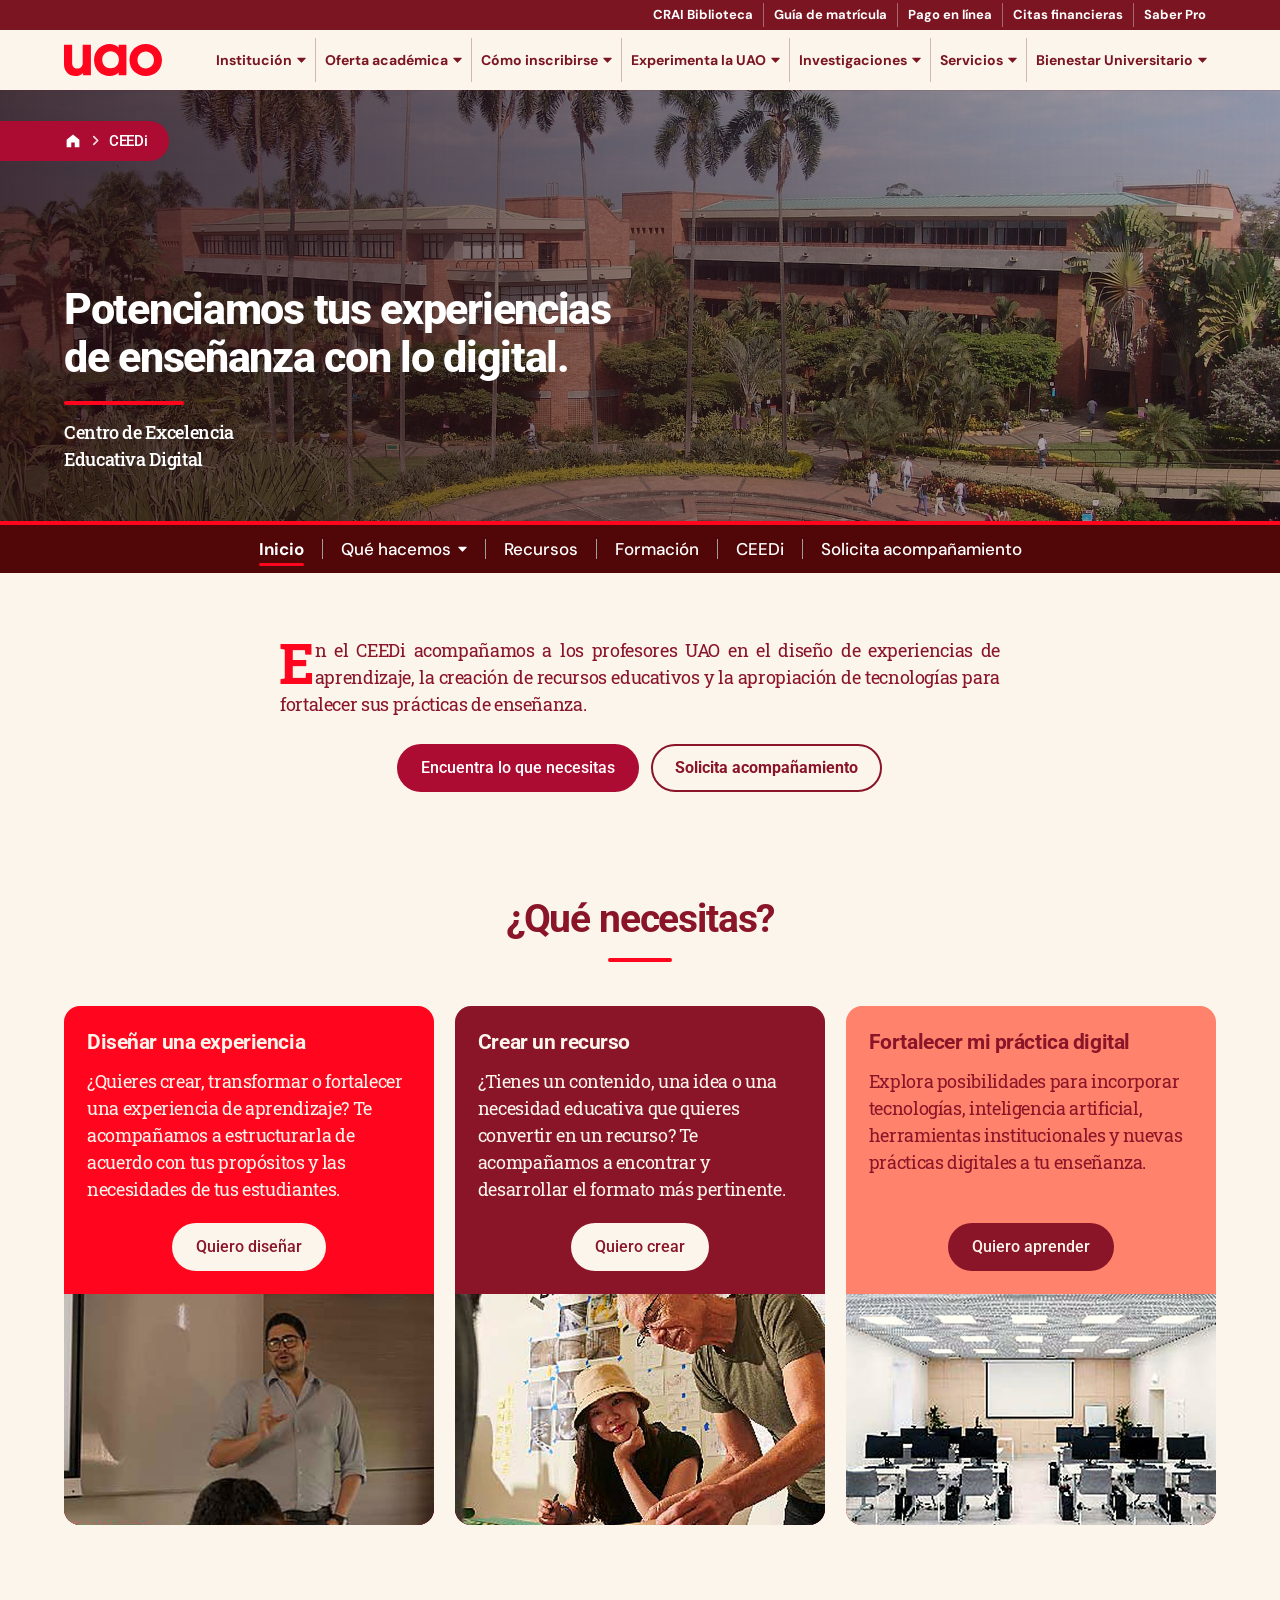
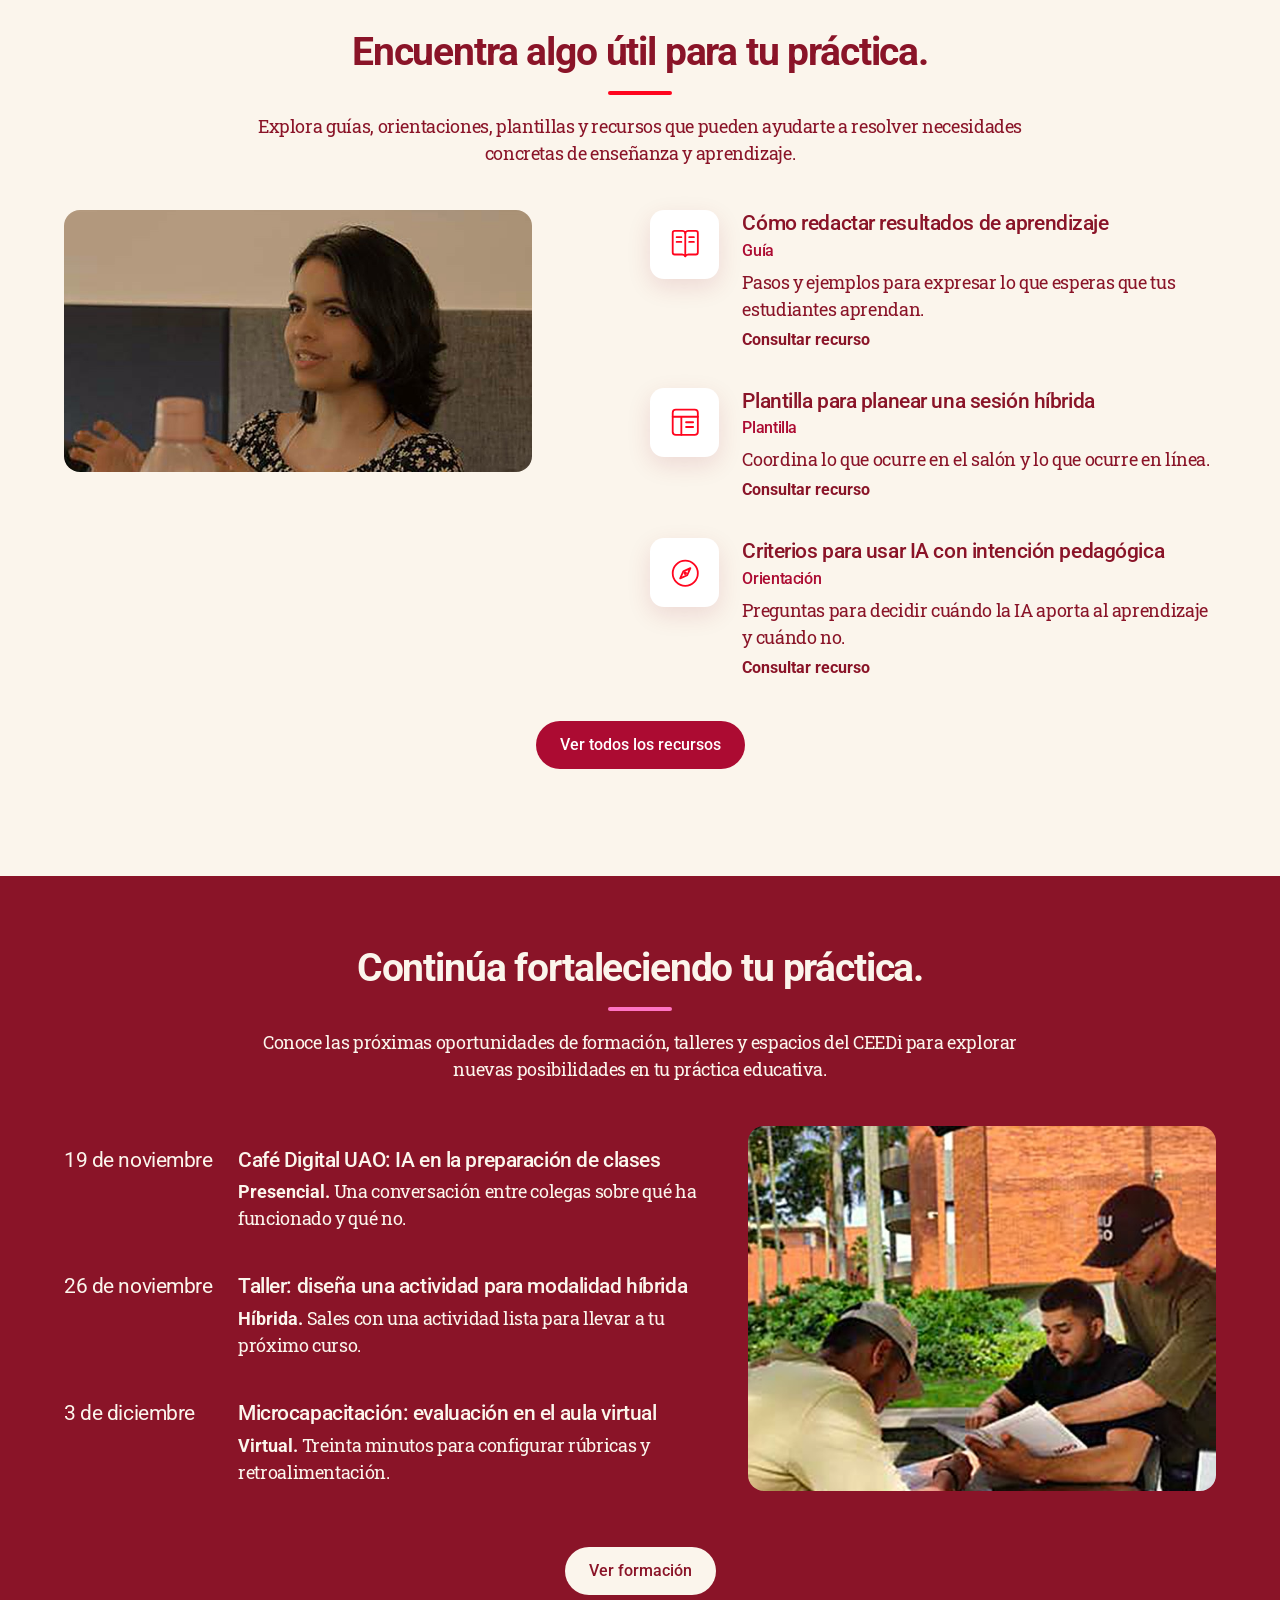
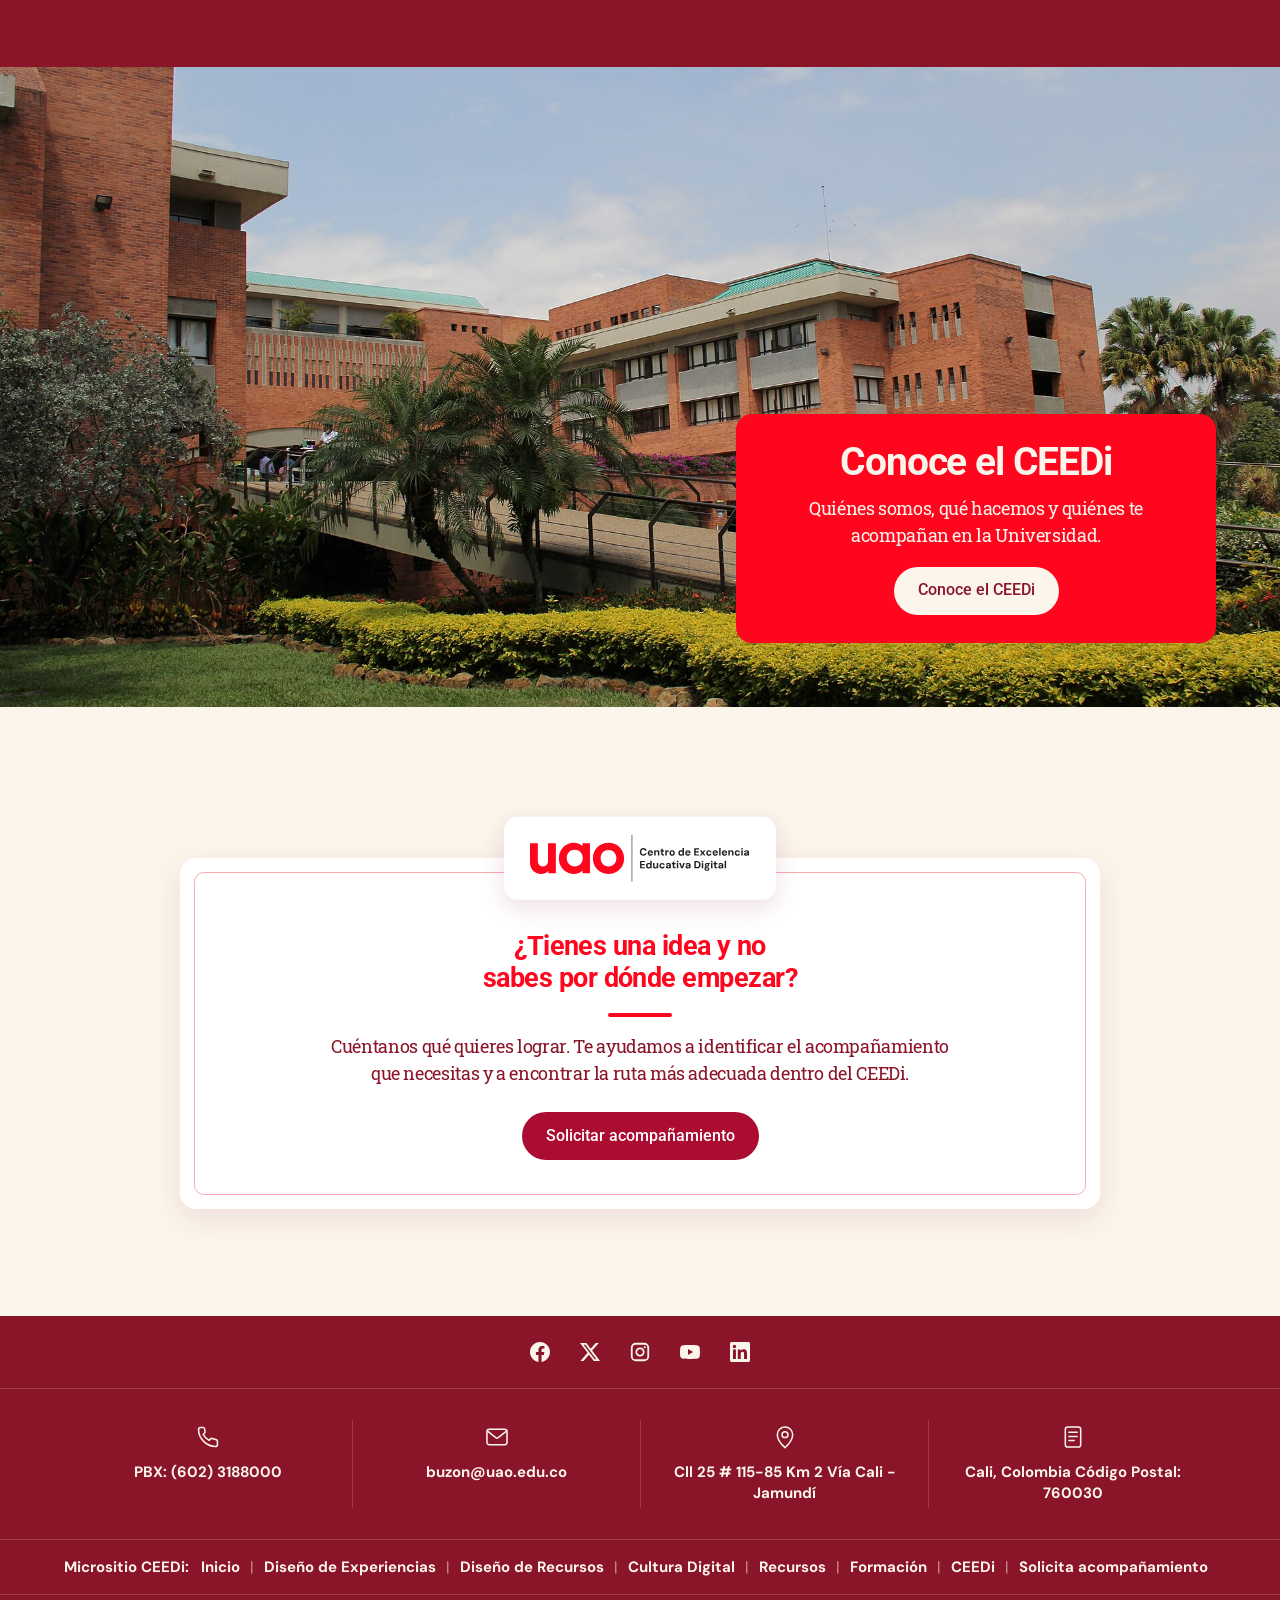
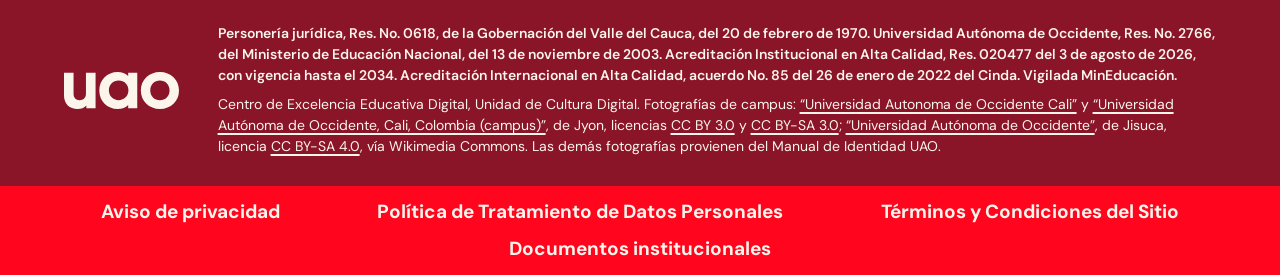
==== commit a23c175d: "feat(ui): adopt uao.edu.co typography, alignment and contact form - Use Roboto for headings and Robo" ====
--- a/index.html
+++ b/index.html
@@ -8,7 +8,10 @@
 <meta name="theme-color" content="#8A1428">
 <link rel="icon" href="assets/logo/favicon.svg" type="image/svg+xml">
 <link rel="preload" href="assets/fonts/dm-sans-latin-wght-normal.woff2" as="font" type="font/woff2" crossorigin>
-<link rel="stylesheet" href="assets/css/site.css?v=4d4352ff">
+<link rel="preconnect" href="https://fonts.googleapis.com">
+<link rel="preconnect" href="https://fonts.gstatic.com" crossorigin>
+<link rel="stylesheet" href="https://fonts.googleapis.com/css2?family=Roboto:wght@300;400;500;700;800&family=Roboto+Slab:wght@400;500;700&display=swap">
+<link rel="stylesheet" href="assets/css/site.css?v=5acd229c">
 <script>document.documentElement.classList.add('js')</script>
 </head>
 <body>
--- a/assets/css/site.css
+++ b/assets/css/site.css
@@ -39,13 +39,20 @@
   --gap: clamp(60px, 8.4vw, 136px);
   --r: 16px;
 
-  /* Escala: cinco pasos */
-  --s-display: clamp(1.6rem, 5.1vw, 5.5rem);
-  --s-head: clamp(1.75rem, 1.1rem + 1.9vw, 2.75rem);
-  /* 24 px es el piso: el texto sobre rojo y coral necesita tamaño grande para cumplir contraste AA */
-  --s-lead: clamp(1.5rem, 1.67vw, 1.75rem);
-  --s-body: clamp(1rem, 1.12vw, 1.0625rem);
-  --s-small: 1rem;
+  /* Tipografía de las subpáginas de uao.edu.co: Roboto en títulos, botones y etiquetas; Roboto Slab en los
+     párrafos; DM Sans solo en la cabecera, la barra de secciones y el pie, como el portal. */
+  --f-tit: "Roboto", Arial, sans-serif;
+  --f-txt: "Roboto Slab", Georgia, serif;
+  --f-ui: "DM Sans", Arial, sans-serif;
+
+  /* Escala de uao.edu.co (medida en Trabajo de Grado y Nuestro Campus): seis pasos, nada más */
+  --s-hero: clamp(2rem, 1.5rem + 1.6vw, 2.6875rem);    /* 43 px: título del cabezote */
+  --s-head: clamp(1.75rem, 1.3rem + 1.4vw, 2.5625rem); /* 41 px: título de sección */
+  --s-sub: clamp(1.375rem, 1.2rem + 0.6vw, 1.75rem);   /* 28 px: subtítulo dentro de una sección */
+  --s-card: clamp(1.1875rem, 1.1rem + 0.3vw, 1.375rem); /* 22 px: título de tarjeta o de ítem */
+  --s-body: clamp(1rem, 0.95rem + 0.3vw, 1.125rem);    /* 18 px: párrafos */
+  --s-small: 1rem;                                     /* 16 px: botones, etiquetas, apoyos */
+  --lh-body: 1.5;
 
   /* Movimiento */
   --ease-out: cubic-bezier(0.22, 1, 0.36, 1);
@@ -69,9 +76,10 @@
   margin: 0;
   background: var(--crema);
   color: var(--ink);
-  font-family: "DM Sans", Arial, sans-serif;
+  font-family: var(--f-txt);
   font-size: var(--s-body);
-  line-height: 1.5;
+  line-height: var(--lh-body);
+  letter-spacing: -0.02em;
   font-optical-sizing: auto;
   -webkit-font-smoothing: antialiased;
   overflow-x: clip;
@@ -81,25 +89,23 @@
 figure { margin: 0; }
 ul, ol { margin: 0; padding: 0; list-style: none; }
 h1, h2, h3, h4, p { margin: 0; }
+h1, h2, h3, h4, h5, .btn, button, label, dt, input, textarea, select { font-family: var(--f-tit); }
 h1, h2, h3 { font-weight: 500; text-wrap: balance; }
+.uao, .subnav, .pie, .uao button, .subnav button { font-family: var(--f-ui); letter-spacing: 0; }
+/* etiquetas, datos en negrita y maquetas de pantalla van en Roboto, como las etiquetas y botones del portal */
+.ruta__accion, .categoria__cuenta, .indice__modo, .tabla th, .tabla td, .info, .video__nombre, [data-ui] { font-family: var(--f-tit); letter-spacing: 0; }
 p { text-wrap: pretty; }
 a { color: inherit; }
 button { font: inherit; color: inherit; background: none; border: 0; padding: 0; cursor: pointer; }
 :focus-visible { outline: 3px solid var(--foco, var(--vino-o)); outline-offset: 3px; border-radius: 4px; }
 .sr { position: absolute; width: 1px; height: 1px; overflow: hidden; clip-path: inset(50%); white-space: nowrap; }
 
-@view-transition { navigation: auto; }
-@media (prefers-reduced-motion: reduce) { @view-transition { navigation: none; } }
-::view-transition-old(root) { animation: vt-leave 180ms ease both; }
-::view-transition-new(root) { animation: vt-arrive 360ms var(--ease-out) 40ms both; }
-::view-transition-group(*) { animation-duration: 460ms; animation-timing-function: var(--ease-in-out); }
-@keyframes vt-leave { to { opacity: 0; } }
-@keyframes vt-arrive { from { opacity: 0; transform: translateY(14px); } }
+/* sin transición animada entre páginas: el cambio de página es inmediato */
+@view-transition { navigation: none; }
 
 /* ------------------------------------------------ tipos */
-.display { font-size: var(--s-display); line-height: 1.04; letter-spacing: -0.035em; }
-.titulo { font-size: var(--s-head); font-weight: 700; line-height: 1.1; letter-spacing: -0.025em; }
-.lead { font-size: var(--s-lead); line-height: 1.28; letter-spacing: -0.012em; }
+.titulo { font-size: var(--s-head); font-weight: 700; line-height: 1.05; letter-spacing: -0.03em; }
+.lead { font-size: var(--s-body); line-height: var(--lh-body); }
 .nota { font-size: var(--s-small); line-height: 1.45; }
 .lines .line { display: block; overflow: clip; padding-bottom: 0.14em; margin-bottom: -0.14em; }
 .lines [data-line] { display: block; }
@@ -142,10 +148,10 @@
   border-radius: 999px;
   background: var(--btn-bg);
   color: var(--btn-fg);
-  font-weight: 600;
-  font-size: 1rem;
+  font-weight: 500;
+  font-size: var(--s-small);
   line-height: 1.15;
-  letter-spacing: -0.008em;
+  letter-spacing: 0;
   text-decoration: none;
   text-align: center;
   transition: transform var(--t-press) var(--ease-out), background-color var(--t-hover) ease, color var(--t-hover) ease;
@@ -318,18 +324,18 @@
   background: linear-gradient(90deg, rgb(var(--velo)) 0%, rgb(var(--velo)) 32%, rgb(var(--velo) / 0.66) 52%, rgb(var(--velo) / 0.3) 100%);
 }
 .cabezote__texto { position: relative; z-index: 2; }
-.cabezote h1 { font-size: clamp(2.375rem, 4.6vw, 4.5rem); font-weight: 700; line-height: 1.02; letter-spacing: -0.035em; max-width: 12.5em; }
+.cabezote h1 { font-size: var(--s-hero); font-weight: 800; line-height: 1.12; letter-spacing: -0.03em; max-width: 14em; }
 .cabezote__linea { display: block; width: 120px; height: 4px; margin-top: clamp(16px, 1.6vw, 22px); border-radius: 2px; background: var(--rojo); }
-.cabezote__lema { margin-top: 14px; font-size: 1.125rem; line-height: 1.3; font-weight: 500; }
+.cabezote__lema { margin-top: 14px; font-family: var(--f-txt); font-size: var(--s-body); line-height: 1.45; font-weight: 500; }
 /* foto a todo el ancho con el velo del portal (oscuro a la izquierda, más claro a la derecha): solo fotos en alta resolución */
 .cabezote--completa .cabezote__foto { width: 100%; }
 .cabezote--completa .cabezote__fondo::after { background: linear-gradient(90deg, rgb(var(--velo) / 0.8) 0%, rgb(var(--velo) / 0.55) 50%, rgb(var(--velo) / 0.3) 100%); }
 /* el lema del inicio es una frase, no un nombre de página: un punto más pequeño para que quepa en dos líneas */
-.cabezote--inicio h1 { font-size: clamp(2.125rem, 3.9vw, 3.75rem); max-width: 16em; }
+.cabezote--inicio h1 { max-width: 16em; }
 
 /* migas: la píldora sale del borde izquierdo y alinea su contenido con el margen de la página */
 .migas { position: absolute; top: clamp(20px, 2.4vw, 34px); left: 0; z-index: 3; max-width: calc(100% - var(--margin)); }
-.migas ol { display: flex; flex-wrap: wrap; align-items: center; gap: 4px 10px; padding: 8px 22px 8px var(--margin); border-radius: 0 999px 999px 0; background: var(--vino); color: var(--blanco); font-size: 0.9375rem; font-weight: 600; line-height: 1.25; }
+.migas ol { display: flex; flex-wrap: wrap; align-items: center; gap: 4px 10px; padding: 8px 22px 8px var(--margin); border-radius: 0 999px 999px 0; background: var(--vino); color: var(--blanco); font-family: var(--f-tit); font-size: 0.9375rem; font-weight: 500; line-height: 1.25; }
 .migas li { display: inline-flex; align-items: center; gap: 10px; }
 .migas a { display: inline-flex; align-items: center; min-height: 24px; border-radius: 4px; text-decoration: underline transparent 2px; text-underline-offset: 0.2em; transition: text-decoration-color var(--t-hover) ease; }
 .migas__sep { flex: none; opacity: 0.85; }
@@ -337,7 +343,7 @@
 
 /* la presentación de la página, bajo el cabezote, con la capitular roja de las páginas UAO */
 .intro { display: grid; grid-template-columns: repeat(12, minmax(0, 1fr)); column-gap: var(--gutter); padding: clamp(40px, 5vw, 80px) var(--margin) 0; }
-.intro__texto { grid-column: 1 / span 8; font-size: var(--s-lead); line-height: 1.4; letter-spacing: -0.01em; max-width: 33em; }
+.intro__texto { grid-column: 2 / span 10; justify-self: center; text-align: justify; font-size: var(--s-body); line-height: var(--lh-body); max-width: 40em; }
 /* capitular de dos líneas exactas: arranca a la altura de las mayúsculas de la primera línea y apoya en la base
    de la segunda, así el resto del párrafo vuelve al margen sin escalones.
    Respaldo con float, calculado con las métricas de DM Sans (ascendente 0.992, mayúscula 0.703) y un interlineado
@@ -346,7 +352,7 @@
 @supports (initial-letter: 2) {
   .intro__texto::first-letter { float: none; margin: 0 0.1em 0 0; font-size: inherit; line-height: inherit; initial-letter: 2; }
 }
-.intro__acciones { grid-column: 1 / -1; margin-top: clamp(20px, 2vw, 28px); }
+.intro__acciones { grid-column: 1 / -1; justify-content: center; margin-top: clamp(20px, 2vw, 28px); }
 
 /* ------------------------------------------------ las tres puertas */
 .puertas { display: flex; gap: var(--gutter); }
@@ -362,27 +368,19 @@
   view-transition-name: var(--vt, none);
 }
 .puerta__color { position: relative; flex: 1 1 auto; display: flex; flex-direction: column; padding: clamp(18px, 1.8vw, 24px); min-height: 280px; overflow: clip; }
-.puerta h3 { font-size: var(--s-lead); line-height: 1.08; letter-spacing: -0.022em; font-weight: 600; }
+.puerta h3 { font-size: var(--s-card); line-height: 1.2; letter-spacing: -0.02em; font-weight: 700; }
 .puerta__abrir { display: block; text-align: left; line-height: inherit; letter-spacing: inherit; font-weight: inherit; border-radius: 6px; }
-.puerta__pregunta { margin-top: 16px; font-size: var(--s-lead); line-height: 1.26; letter-spacing: -0.012em; }
-.puerta__accion { margin-top: auto; padding-top: 20px; }
+.puerta__pregunta { margin-top: 14px; }
+.puerta__cuerpo { flex: 1 1 auto; display: flex; flex-direction: column; }
+.puerta__accion { display: flex; justify-content: center; margin-top: auto; padding-top: 20px; }
 .puerta__foto { position: relative; flex: 0 0 auto; height: clamp(200px, 18vw, 280px); background: var(--vino-o); overflow: clip; }
 .puerta__foto img { position: absolute; inset: 0; width: 100%; height: 100%; object-fit: cover; object-position: var(--foco-img, 50% 50%); transition: transform 900ms var(--ease-soft); }
 .puerta--coral { --btn-bg: var(--vino-o); --btn-fg: var(--crema); --btn-hover: var(--vino); }
 .puerta--rojo, .puerta--vino { --btn-bg: var(--crema); --btn-fg: var(--vino-o); --btn-hover: var(--blanco); }
 
+/* en escritorio las tres puertas quedan abiertas y del mismo tamaño, sin animación al pasar el cursor */
 @media (min-width: 1180px) {
-  .js .puerta { transition: flex-grow 560ms var(--ease-in-out); }
-  .js .puerta.is-open { flex-grow: 2.35; }
-  .js .puerta__pregunta { width: clamp(26rem, 41vw, 40rem); opacity: 0; visibility: hidden; transition: opacity 180ms ease, visibility 180ms; }
-  .js .puerta.is-open .puerta__pregunta { opacity: 1; visibility: visible; transition: opacity 360ms ease 220ms, visibility 0s 220ms; }
-  .js .puerta.is-open .puerta__foto img { transform: scale(1.03); }
-  .js .puerta:not(.is-open) .puerta__abrir { cursor: pointer; }
-}
-/* sin movimiento, las tres puertas quedan abiertas: nada depende de pasar el cursor para leerse */
-@media (min-width: 1180px) and (prefers-reduced-motion: reduce) {
-  .js .puerta, .js .puerta.is-open { flex-grow: 1; transition: none; }
-  .js .puerta__pregunta, .js .puerta.is-open .puerta__pregunta { width: auto; opacity: 1; visibility: visible; transition: none; }
+  .puerta__abrir { cursor: default; }
 }
 @media (max-width: 1179px) {
   .puertas { flex-direction: column; gap: 10px; }
@@ -394,7 +392,6 @@
   .puerta__abrir { width: 100%; min-height: 44px; display: flex; align-items: center; justify-content: space-between; gap: 16px; }
   .puerta__signo { display: block; flex: none; width: 13px; height: 13px; margin-right: 4px; border-right: 3px solid currentColor; border-bottom: 3px solid currentColor; border-radius: 2px; transform: translateY(-3px) rotate(45deg); transition: transform var(--t-ui) var(--ease-out); }
   .puerta.is-open .puerta__signo { transform: translateY(3px) rotate(225deg); }
-  .puerta__pregunta { font-size: 1.1875rem; font-weight: 700; line-height: 1.32; letter-spacing: 0; }
 }
 @media (min-width: 1180px) { .puerta__signo { display: none; } }
 
@@ -407,8 +404,8 @@
 .recurso { --caja: clamp(64px, 5.4vw, 84px); display: grid; grid-template-columns: var(--caja) minmax(0, 1fr); column-gap: clamp(16px, 1.8vw, 28px); align-items: start; }
 .recursos-fila > li + li { margin-top: clamp(26px, 2.8vw, 42px); }
 .recurso__cab { display: block; }
-.recurso h3 { font-size: var(--s-lead); line-height: 1.12; letter-spacing: -0.02em; max-width: 24em; }
-.recurso__tipo { display: block; margin-top: 3px; font-size: var(--s-small); font-weight: 600; color: var(--vino); }
+.recurso h3 { font-size: var(--s-card); line-height: 1.2; letter-spacing: -0.02em; max-width: 24em; }
+.recurso__tipo { display: block; margin-top: 3px; font-family: var(--f-tit); font-size: var(--s-small); font-weight: 500; color: var(--vino); }
 .recurso p { margin-top: 6px; max-width: 42em; }
 .recurso .btn--ghost { margin-top: 8px; }
 
@@ -428,8 +425,8 @@
   border-radius: 8px;
   transition: opacity var(--t-hover) ease;
 }
-.indice__fecha { font-size: var(--s-lead); line-height: 1.12; letter-spacing: -0.02em; font-variant-numeric: tabular-nums; }
-.indice__nombre { font-size: var(--s-lead); line-height: 1.14; letter-spacing: -0.02em; font-weight: 500; }
+.indice__fecha { font-family: var(--f-tit); font-size: var(--s-card); line-height: 1.2; letter-spacing: -0.02em; font-variant-numeric: tabular-nums; }
+.indice__nombre { font-size: var(--s-card); line-height: 1.2; letter-spacing: -0.02em; font-weight: 500; }
 .indice__detalle { display: block; margin-top: 6px; font-size: var(--s-body); }
 .indice__modo { font-weight: 700; }
 .indice__mini { display: none; }
@@ -457,8 +454,10 @@
   background: var(--rojo);
   color: var(--crema);
   border-radius: var(--r);
-}
-.banda__tarjeta p { margin-top: 12px; font-size: var(--s-lead); line-height: 1.24; letter-spacing: -0.012em; }
+  text-align: center;
+}
+.banda__tarjeta .acciones { justify-content: center; }
+.banda__tarjeta p { margin-top: 12px; }
 .banda__tarjeta .acciones { margin-top: 18px; }
 
 /* ------------------------------------------------ cierre: la tarjeta con sello del bloque de contacto de las subpáginas UAO */
@@ -468,13 +467,13 @@
 .cierre__tarjeta::before { content: ""; position: absolute; inset: 14px; border: 1px solid rgb(255 5 30 / 0.35); border-radius: 10px; pointer-events: none; }
 .cierre__sello { position: absolute; top: 0; left: 50%; display: grid; place-items: center; padding: 18px 26px; background: var(--blanco); border-radius: 14px; box-shadow: 0 8px 24px rgb(138 20 40 / 0.14); transform: translate(-50%, -50%); } /* taste-skill-ignore */
 .cierre__sello img { width: clamp(170px, 18vw, 220px); height: auto; }
-.cierre__titulo { position: relative; max-width: 20em; margin-inline: auto; font-size: clamp(1.5rem, 1.1rem + 1.4vw, 2.25rem); font-weight: 700; line-height: 1.12; letter-spacing: -0.02em; color: var(--rojo); }
-.cierre__texto { position: relative; max-width: 36em; margin: 16px auto 0; font-size: 1.1875rem; line-height: 1.45; }
+.cierre__titulo { position: relative; max-width: 20em; margin-inline: auto; font-size: var(--s-sub); font-weight: 700; line-height: 1.2; letter-spacing: -0.02em; color: var(--rojo); }
+.cierre__texto { position: relative; max-width: 36em; margin: 16px auto 0; }
 .cierre .acciones { position: relative; justify-content: center; margin-top: clamp(20px, 2vw, 28px); }
 
 /* ------------------------------------------------ necesidades con viñeta */
 .puntos { display: grid; grid-template-columns: minmax(0, 1fr); gap: clamp(22px, 2.3vw, 34px); margin-top: clamp(26px, 2.9vw, 44px); }
-.punto h3 { display: flex; align-items: baseline; gap: 12px; font-size: var(--s-lead); line-height: 1.12; letter-spacing: -0.02em; }
+.punto h3 { display: flex; align-items: baseline; gap: 12px; font-size: var(--s-card); line-height: 1.2; letter-spacing: -0.02em; }
 .punto p { margin-top: 8px; padding-left: calc(0.5em * 1.56 + 12px); max-width: 44em; }
 .punto:nth-child(4n+1) { --vineta: var(--rojo); }
 .punto:nth-child(4n+2) { --vineta: var(--coral); }
@@ -495,11 +494,11 @@
   flex-direction: column;
   overflow: clip;
 }
-.etapa h3 { position: relative; z-index: 2; font-size: var(--s-lead); line-height: 1.1; letter-spacing: -0.02em; font-weight: 700; }
+.etapa h3 { position: relative; z-index: 2; font-size: var(--s-card); line-height: 1.2; letter-spacing: -0.02em; font-weight: 700; }
 .etapa__abrir { display: block; text-align: left; line-height: inherit; letter-spacing: inherit; font-weight: inherit; border-radius: 6px; }
 .etapa__foto { position: absolute; top: 0; right: 0; bottom: 0; width: 44%; margin: 0; background: var(--c); }
 .etapa__foto img { width: 100%; height: 100%; object-fit: cover; object-position: var(--foco-img, 50% 40%); }
-.etapa p { margin-top: 18px; font-size: var(--s-lead); line-height: 1.24; letter-spacing: -0.012em; }
+.etapa p { margin-top: 14px; }
 @media (min-width: 900px) {
   .js .etapa { transition: flex-grow 480ms var(--ease-in-out); }
   .js .etapa.is-open { flex-grow: 6; }
@@ -508,7 +507,6 @@
   .js .etapa.is-open h3 { width: clamp(15rem, 27vw, 25rem); }
   .js .etapa p { width: clamp(15rem, 27vw, 25rem); opacity: 0; visibility: hidden; transition: opacity 140ms ease, visibility 140ms; }
   .js .etapa.is-open p { opacity: 1; visibility: visible; transition: opacity 320ms ease 200ms, visibility 0s 200ms; }
-  .js .etapa:not(.is-open) h3 { font-size: 1.1875rem; font-weight: 700; letter-spacing: -0.005em; }
   .js .etapa:not(.is-open) .etapa__abrir { writing-mode: vertical-rl; transform: rotate(180deg); }
 }
 @media (max-width: 899px) {
@@ -516,8 +514,6 @@
   .etapa { padding-bottom: 20px; }
   .js .etapa:not(.is-open) p { display: none; }
   .etapa__abrir { width: 100%; min-height: 44px; }
-  .etapa h3 { font-size: 1.375rem; line-height: 1.14; font-weight: 700; }
-  .etapa.is-open h3 { font-size: 1.5rem; }
   .etapa__foto { position: static; width: auto; margin: 14px calc(-1 * clamp(18px, 1.9vw, 26px)) 0; aspect-ratio: 16 / 9; }
   .js .etapa:not(.is-open) .etapa__foto { display: none; }
   .etapa { padding-bottom: 20px; }
@@ -529,19 +525,18 @@
 .flujo__caja { position: relative; aspect-ratio: 2 / 1; border: 2.5px solid var(--vino-o); border-radius: 14px; overflow: clip; background: var(--blanco); }
 .flujo__lleno { position: absolute; left: 0; right: 0; bottom: 0; height: calc(var(--lleno, 0) * 100%); background: var(--c, var(--rojo)); }
 .flujo__paso { position: absolute; top: 10px; left: 10px; padding: 3px 8px; border-radius: 8px; background: var(--blanco); color: var(--vino-o); font-size: 0.875rem; font-weight: 700; line-height: 1.2; font-variant-numeric: tabular-nums; }
-.flujo h3 { margin-top: 16px; font-size: var(--s-lead); line-height: 1.1; letter-spacing: -0.02em; }
+.flujo h3 { margin-top: 16px; font-size: var(--s-card); line-height: 1.2; letter-spacing: -0.02em; }
 .flujo p { margin-top: 6px; }
 
 /* ------------------------------------------------ qué podemos crear */
 .mosaico { display: grid; grid-template-columns: 5fr 4fr 3fr; gap: var(--gutter); margin-top: clamp(26px, 3.2vw, 48px); }
 .mosaico__arte { position: relative; height: clamp(220px, 22vw, 330px); background: var(--c); color: var(--t); display: flex; align-items: center; justify-content: center; }
 .mosaico__arte svg { width: auto; height: 76%; max-width: 86%; }
-.mosaico h3 { margin-top: 18px; font-size: var(--s-lead); line-height: 1.12; letter-spacing: -0.02em; }
+.mosaico h3 { margin-top: 18px; font-size: var(--s-card); line-height: 1.2; letter-spacing: -0.02em; }
 .mosaico p { margin-top: 8px; max-width: 34em; }
 .orienta { margin-top: clamp(26px, 3.2vw, 44px); display: grid; grid-template-columns: repeat(12, minmax(0, 1fr)); column-gap: var(--gutter); align-items: start; padding: clamp(22px, 2.8vw, 42px) clamp(20px, 2.8vw, 42px); background: var(--blanco); }
-.orienta h3 { grid-column: 1 / -1; font-size: var(--s-head); line-height: 1.05; letter-spacing: -0.03em; }
+.orienta h3 { grid-column: 1 / -1; font-size: var(--s-sub); font-weight: 700; line-height: 1.2; letter-spacing: -0.03em; }
 .orienta__txt { grid-column: 1 / span 8; margin-top: clamp(12px, 1.4vw, 20px); }
-.orienta__txt p { font-size: var(--s-lead); line-height: 1.26; letter-spacing: -0.012em; }
 .orienta .acciones { grid-column: 9 / -1; justify-self: end; align-self: start; margin-top: clamp(12px, 1.4vw, 20px); }
 
 /* ------------------------------------------------ casos */
@@ -550,12 +545,12 @@
 .caso:nth-child(2) { margin-top: clamp(20px, 4vw, 64px); }
 .caso__still { position: relative; aspect-ratio: 4 / 5; background: var(--c); overflow: clip; }
 .caso__still > img { position: absolute; inset: 0; width: 100%; height: 100%; object-fit: cover; object-position: 58% 50%; }
-.caso h3 { margin-top: 16px; font-size: var(--s-lead); line-height: 1.12; letter-spacing: -0.02em; }
-.caso__tipo { display: block; margin-top: 4px; font-size: var(--s-small); font-weight: 600; color: var(--vino); }
+.caso h3 { margin-top: 16px; font-size: var(--s-card); line-height: 1.2; letter-spacing: -0.02em; }
+.caso__tipo { display: block; margin-top: 4px; font-family: var(--f-tit); font-size: var(--s-small); font-weight: 500; color: var(--vino); }
 .caso p { margin-top: 6px; }
 /* still: infografía */
 .info { position: absolute; inset: 0; padding: 9% 9% 0; color: var(--vino-o); display: flex; flex-direction: column; }
-.info strong { display: block; font-size: var(--s-lead); line-height: 1.06; letter-spacing: -0.025em; font-weight: 600; }
+.info strong { display: block; font-family: var(--f-tit); font-size: var(--s-card); line-height: 1.2; letter-spacing: -0.025em; font-weight: 600; }
 .info svg { margin-top: 5%; width: 100%; height: auto; }
 .info text { font-family: inherit; font-weight: 600; font-size: 17px; fill: currentColor; stroke: none; }
 /* still: video */
@@ -580,7 +575,7 @@
 .cab-seccion { margin-bottom: clamp(28px, 3.4vw, 48px); text-align: center; }
 .cab-seccion .titulo { max-width: 22em; margin-inline: auto; }
 .cab-seccion__linea { display: block; width: 64px; height: 4px; margin: clamp(14px, 1.4vw, 18px) auto 0; border-radius: 2px; background: var(--linea, var(--rojo)); }
-.cab-seccion p { max-width: 44em; margin: clamp(14px, 1.4vw, 18px) auto 0; font-size: 1.125rem; line-height: 1.5; }
+.cab-seccion p { max-width: 44em; margin: clamp(14px, 1.4vw, 18px) auto 0; }
 .pie-seccion { justify-content: center; margin-top: clamp(28px, 3.2vw, 48px); }
 
 /* ------------------------------------------------ equipo */
@@ -589,12 +584,12 @@
 .perfil { --caja: clamp(84px, 7vw, 108px); display: grid; grid-template-columns: var(--caja) minmax(0, 1fr); column-gap: clamp(14px, 1.4vw, 20px); align-items: start; }
 .perfil__foto { overflow: clip; }
 .perfil__foto img { width: 100%; height: 100%; object-fit: cover; }
-.perfil h4 { font-size: var(--s-lead); line-height: 1.12; font-weight: 500; letter-spacing: -0.02em; }
-.perfil__rol { display: block; font-weight: 600; color: var(--vino); font-size: var(--s-small); margin-top: 2px; }
+.perfil h4 { font-size: var(--s-card); line-height: 1.2; font-weight: 500; letter-spacing: -0.02em; }
+.perfil__rol { display: block; font-family: var(--f-tit); font-weight: 500; color: var(--vino); font-size: var(--s-small); margin-top: 2px; }
 .perfil p { margin-top: 6px; }
 .grupo + .grupo { margin-top: clamp(42px, 4.8vw, 70px); }
 .grupo__cab { display: flex; flex-wrap: wrap; align-items: baseline; justify-content: space-between; gap: 6px 24px; margin-bottom: clamp(18px, 2vw, 28px); }
-.grupo__cab h3 { font-size: var(--s-lead); line-height: 1.1; letter-spacing: -0.02em; }
+.grupo__cab h3 { font-size: var(--s-card); line-height: 1.2; letter-spacing: -0.02em; }
 
 /* ------------------------------------------------ cultura digital: filas */
 .rutas { margin-top: clamp(28px, 3.6vw, 52px); }
@@ -610,7 +605,7 @@
 }
 .ruta + .ruta { margin-top: 6px; }
 .ruta:nth-child(odd) { background: var(--blanco); }
-.ruta h3 { grid-column: 1 / span 4; display: flex; align-items: baseline; gap: 12px; font-size: var(--s-lead); line-height: 1.1; letter-spacing: -0.02em; }
+.ruta h3 { grid-column: 1 / span 4; display: flex; align-items: baseline; gap: 12px; font-size: var(--s-card); line-height: 1.2; letter-spacing: -0.02em; }
 .ruta p { grid-column: 5 / span 5; }
 .ruta__accion { grid-column: 10 / -1; justify-self: end; font-weight: 700; text-align: right; }
 .ruta:nth-child(4n+1) { --vineta: var(--rojo); }
@@ -624,14 +619,14 @@
 .herr__lista { display: grid; grid-template-columns: repeat(3, minmax(0, 1fr)); gap: clamp(24px, 2.4vw, 32px) var(--gutter); }
 .herr__item { display: grid; grid-template-columns: 48px minmax(0, 1fr); column-gap: 14px; align-items: start; }
 .herr__item svg { width: 40px; height: 40px; color: var(--crema); }
-.herr__item h3 { font-size: var(--s-lead); line-height: 1.12; letter-spacing: -0.02em; }
+.herr__item h3 { font-size: var(--s-card); line-height: 1.2; letter-spacing: -0.02em; }
 .herr__item p { margin-top: 6px; }
 
 /* ------------------------------------------------ páginas de segundo nivel */
 /* las categorías van entre el cabezote y la presentación, y se desplazan con la página */
 .saltos { padding: clamp(20px, 2.4vw, 32px) var(--margin) 0; display: flex; flex-wrap: wrap; gap: 6px 22px; }
 .saltos + .intro { padding-top: clamp(24px, 3vw, 44px); }
-.saltos a { font-weight: 600; font-size: 1rem; text-decoration: none; padding: 6px 0; display: inline-flex; align-items: baseline; gap: 8px; }
+.saltos a { font-family: var(--f-tit); font-weight: 500; font-size: var(--s-small); text-decoration: none; padding: 6px 0; display: inline-flex; align-items: baseline; gap: 8px; }
 .saltos a:nth-child(5n+1) { --vineta: var(--rojo); }
 .saltos a:nth-child(5n+2) { --vineta: var(--coral); }
 .saltos a:nth-child(5n+3) { --vineta: var(--vino-o); }
@@ -644,22 +639,22 @@
 .categoria + .categoria { margin-top: clamp(80px, 6.4vw, 90px); }
 /* el título ocupa toda la fila; debajo, dos columnas que arrancan a la misma altura: foto a la izquierda, recursos a la derecha */
 .categoria__cab { grid-column: 1 / -1; margin-bottom: clamp(20px, 2.4vw, 34px); }
-.categoria__cab h2 { font-size: var(--s-head); line-height: 1.04; letter-spacing: -0.03em; }
+.categoria__cab h2 { font-size: var(--s-sub); font-weight: 700; line-height: 1.2; letter-spacing: -0.03em; }
 .categoria__cuenta { display: block; margin-top: 8px; font-weight: 600; }
 .categoria__foto { grid-column: 1 / span 5; aspect-ratio: 2 / 1.12; }
 .categoria__lista { grid-column: 7 / -1; display: grid; gap: clamp(26px, 2.5vw, 36px); }
 
 .oportunidades { display: grid; grid-template-columns: repeat(12, minmax(0, 1fr)); gap: clamp(28px, 3vw, 44px) var(--gutter); margin-top: clamp(30px, 3.6vw, 56px); }
 .oportunidad { grid-column: span 4; display: flex; flex-direction: column; align-items: flex-start; }
-.oportunidad__fecha { align-self: stretch; padding: 18px 20px; background: var(--c); color: var(--t); font-size: clamp(1.875rem, 2.8vw, 2.625rem); line-height: 1; letter-spacing: -0.035em; font-weight: 500; font-variant-numeric: tabular-nums; }
-.oportunidad h3 { margin-top: 16px; font-size: var(--s-lead); line-height: 1.12; letter-spacing: -0.02em; }
-.oportunidad__modo { margin-top: 4px; font-size: var(--s-small); font-weight: 600; color: var(--vino); }
+.oportunidad__fecha { align-self: stretch; padding: 18px 20px; background: var(--c); color: var(--t); font-family: var(--f-tit); font-size: var(--s-sub); line-height: 1; letter-spacing: -0.03em; font-weight: 700; font-variant-numeric: tabular-nums; }
+.oportunidad h3 { margin-top: 16px; font-size: var(--s-card); line-height: 1.2; letter-spacing: -0.02em; }
+.oportunidad__modo { margin-top: 4px; font-family: var(--f-tit); font-size: var(--s-small); font-weight: 500; color: var(--vino); }
 .oportunidad p { margin-top: 6px; }
 .oportunidad .acciones { margin-top: auto; padding-top: 18px; }
 
 .lista-rutas { margin-top: clamp(30px, 3.6vw, 56px); }
 .lista-rutas li { padding-block: clamp(14px, 1.5vw, 22px); }
-.lista-rutas h3 { display: flex; align-items: baseline; gap: 12px; font-size: var(--s-lead); line-height: 1.1; letter-spacing: -0.02em; }
+.lista-rutas h3 { display: flex; align-items: baseline; gap: 12px; font-size: var(--s-card); line-height: 1.2; letter-spacing: -0.02em; }
 .lista-rutas p { margin-top: 6px; padding-left: calc(0.5em * 1.5 + 12px); max-width: 40em; }
 .lista-rutas li:nth-child(3n+1) { --vineta: var(--rosa); }
 .lista-rutas li:nth-child(3n+2) { --vineta: var(--coral); }
@@ -673,17 +668,17 @@
 .tabla th:last-child { text-align: right; padding-right: 0; }
 
 /* CEEDi */
-.quienes { font-size: clamp(1.5rem, 2.5vw, 2.25rem); line-height: 1.24; letter-spacing: -0.015em; max-width: 34em; }
+.quienes { max-width: 40em; text-align: justify; }
 .areas { margin-top: clamp(28px, 3.6vw, 52px); display: grid; grid-template-columns: repeat(12, minmax(0, 1fr)); column-gap: var(--gutter); row-gap: var(--gutter); }
 .area { grid-column: span 4; display: flex; flex-direction: column; align-items: flex-start; }
 .area__bloque { align-self: stretch; min-height: clamp(180px, 17vw, 250px); padding: clamp(18px, 1.9vw, 26px); background: var(--c); color: var(--t); }
-.area h3 { font-size: var(--s-head); line-height: 1.02; letter-spacing: -0.03em; }
+.area h3 { font-size: var(--s-sub); font-weight: 700; line-height: 1.2; letter-spacing: -0.03em; }
 .area p { margin-top: 14px; max-width: 34em; }
 .area .btn--ghost { margin-top: 10px; }
 .contacto { display: grid; gap: clamp(20px, 2vw, 30px); margin-top: clamp(24px, 3vw, 44px); }
 .contacto__item { display: grid; grid-template-columns: 40px minmax(0, 1fr); column-gap: 12px; }
 .contacto__item svg { width: 34px; height: 34px; color: var(--rojo); }
-.contacto__item h3 { font-size: var(--s-lead); letter-spacing: -0.02em; line-height: 1.12; }
+.contacto__item h3 { font-size: var(--s-card); letter-spacing: -0.02em; line-height: 1.2; }
 .contacto__item p { margin-top: 2px; }
 
 /* Formulario */
@@ -691,29 +686,56 @@
 .opcion { position: relative; display: block; cursor: pointer; }
 .opcion input { position: absolute; opacity: 0; inset: 0; width: 100%; height: 100%; margin: 0; cursor: pointer; z-index: 5; }
 .opcion__tarjeta { display: flex; flex-direction: column; height: 100%; background: var(--blanco); color: var(--vino-o); transition: background-color var(--t-ui) ease, color var(--t-ui) ease, transform var(--t-press) var(--ease-out); }
-.opcion__txt { flex: 1 1 auto; padding: clamp(14px, 1.5vw, 22px); font-size: 1.1875rem; line-height: 1.26; font-weight: 700; min-height: clamp(100px, 8.6vw, 128px); }
+.opcion__txt { flex: 1 1 auto; padding: clamp(14px, 1.5vw, 22px); font-family: var(--f-tit); font-size: var(--s-card); line-height: 1.2; font-weight: 700; min-height: clamp(100px, 8.6vw, 128px); }
 .opcion__foto { position: relative; display: block; flex: none; height: clamp(104px, 10vw, 144px); background: var(--vino-o); }
 .opcion__foto img { position: absolute; inset: 0; width: 100%; height: 100%; object-fit: cover; }
 .opcion input:checked + .opcion__tarjeta { background: var(--rojo); color: var(--blanco); }
 .opcion input:focus-visible + .opcion__tarjeta { outline: 3px solid var(--vino-o); outline-offset: 3px; }
 @media (hover: hover) and (pointer: fine) { .opcion:hover input:not(:checked) + .opcion__tarjeta { background: var(--vino-o); color: var(--crema); } }
 .opcion:active .opcion__tarjeta { transform: scale(0.985); }
-.campos { display: grid; grid-template-columns: repeat(12, minmax(0, 1fr)); gap: clamp(18px, 2vw, 28px) var(--gutter); margin-top: clamp(32px, 3.6vw, 56px); }
-.campos__pregunta { grid-column: 1 / span 5; }
-.campos__pregunta p { margin-top: 12px; }
-.campos__grupo { grid-column: 7 / -1; display: grid; gap: 18px; }
-.campo-f label { display: block; font-weight: 600; margin-bottom: 6px; }
-.campo-f input, .campo-f textarea { display: block; width: 100%; font: inherit; color: var(--vino-o); background: var(--blanco); border: 2px solid var(--vino-o); border-radius: 12px; padding: 10px 13px; min-height: 46px; transition: border-color var(--t-hover) ease; }
-.campo-f textarea { min-height: 124px; resize: vertical; }
-.campo-f input:focus, .campo-f textarea:focus { outline: 3px solid var(--rojo); outline-offset: 1px; }
+/* el formulario de contacto de uao.edu.co: marco rojo detrás, tarjeta blanca con sello, datos a la izquierda
+   y el panel gris del formulario a la derecha, con campos subrayados y el botón gris en píldora */
+.formu { position: relative; max-width: 1000px; margin: clamp(72px, 7vw, 104px) auto 0; padding-inline: 20px; color: #1d1d1d; } /* taste-skill-ignore: patrón de formulario UAO */
+.formu::before { content: ""; position: absolute; inset: 72px 0 72px; border: 1px solid var(--rojo); border-radius: 6px; pointer-events: none; }
+.formu__tarjeta { position: relative; display: grid; grid-template-columns: minmax(0, 1fr) minmax(0, 0.92fr); background: var(--blanco); border-radius: 8px; box-shadow: 0 6px 24px rgb(0 0 0 / 0.08); }
+.formu__info { position: relative; padding: 96px 0 40px 20px; }
+.formu__sello { position: absolute; top: 0; left: clamp(120px, 18%, 180px); display: grid; place-items: center; padding: 26px 40px; background: var(--blanco); border-radius: 6px; box-shadow: 0 4px 18px rgb(0 0 0 / 0.1); transform: translateY(-60px); }
+.formu__sello img { width: 146px; height: auto; }
+.formu__inst { text-align: center; font-size: var(--s-card); font-weight: 700; color: var(--vino); }
+.formu__linea { position: relative; display: block; height: 1px; margin: 32px 0 26px; background: var(--vino); }
+.formu__linea::before { content: ""; position: absolute; left: 0; top: -2px; width: 5px; height: 5px; border-radius: 50%; background: var(--vino); }
+.formu__datos { max-width: 400px; margin: 0 auto; padding: 0 20px; }
+.formu__datos > div { padding: 14px 0 18px; }
+.formu__datos > div + div { border-top: 1px solid #e6e6e6; }
+.formu__datos dt { font-size: var(--s-card); font-weight: 300; color: #555; }
+.formu__datos dd { display: flex; align-items: center; gap: 12px; margin: 12px 0 0; font-family: var(--f-tit); font-weight: 300; }
+.formu__datos dd svg { flex: none; width: 22px; height: 22px; padding: 4px; border-radius: 50%; color: #1d1d1d; background: var(--blanco); box-shadow: 0 1px 4px rgb(0 0 0 / 0.25); }
+.formu__datos a { color: inherit; text-decoration: none; }
+.formu__datos a:hover { text-decoration: underline; }
+.formu__panel { margin: 14px 12px 12px 0; padding: 26px clamp(24px, 6vw, 72px) 34px; background: #f3f3f3; border-left: 2px solid #c8c8c8; border-radius: 6px; display: flex; flex-direction: column; gap: 22px; }
+.formu__titulo { text-align: center; font-size: var(--s-card); font-weight: 700; line-height: 1.3; color: #111; }
+.formu__sub { margin-top: -12px; text-align: center; font-family: var(--f-tit); font-weight: 300; color: #222; }
+.campo-f label { display: block; padding-left: 10px; font-weight: 300; color: #111; }
+.campo-f input, .campo-f textarea { display: block; width: 100%; font: inherit; font-family: var(--f-tit); color: #111; background: transparent; border: 0; border-bottom: 1px solid #333; border-radius: 0; padding: 6px 10px; min-height: 34px; transition: border-color var(--t-hover) ease; }
+.campo-f textarea { min-height: 140px; resize: vertical; }
+.campo-f input:focus, .campo-f textarea:focus { outline: 0; border-bottom: 2px solid var(--rojo); }
 .campo-f .ayuda { display: block; margin-top: 4px; font-size: var(--s-small); }
-.campo-f [aria-invalid="true"] { border-color: var(--rojo); }
-.campo-f .error { display: none; margin-top: 4px; font-size: var(--s-small); font-weight: 600; color: var(--vino); }
+.campo-f [aria-invalid="true"] { border-bottom-color: var(--rojo); }
+.campo-f .error { display: none; margin-top: 4px; padding-left: 10px; font-size: var(--s-small); font-weight: 600; color: var(--vino); }
 .campo-f [aria-invalid="true"] ~ .error { display: block; }
-.dos-campos { display: grid; grid-template-columns: repeat(2, minmax(0, 1fr)); gap: 18px var(--gutter); }
-.gracias { padding: clamp(28px, 4vw, 60px) clamp(22px, 4vw, 60px); background: var(--vino-o); color: var(--crema); margin-top: clamp(24px, 3vw, 44px); }
-.gracias .titulo { font-size: clamp(1.75rem, 3.2vw, 3.25rem); }
-.gracias p { margin-top: 12px; font-size: var(--s-lead); line-height: 1.26; max-width: 32em; }
+.campo-f--check label { display: flex; align-items: flex-start; gap: 10px; padding-left: 0; font-size: var(--s-small); color: #444; cursor: pointer; }
+.campo-f--check input { flex: none; width: 16px; height: 16px; min-height: 0; margin: 2px 0 0; padding: 0; accent-color: var(--vino); }
+.campo-f--check a { color: var(--rojo); text-decoration: none; }
+.campo-f--check a:hover { text-decoration: underline; }
+.campo-f--check input[aria-invalid="true"] { outline: 2px solid var(--rojo); outline-offset: 1px; }
+.campo-f--check input[aria-invalid="true"] ~ .error, .campo-f--check:has([aria-invalid="true"]) .error { display: block; }
+.formu__enviar { align-self: center; display: inline-flex; align-items: center; gap: 28px; padding: 9px 14px 9px 20px; border-radius: 999px; background: #a0a0a0; color: var(--blanco); font-size: var(--s-small); font-weight: 500; transition: background-color var(--t-hover) ease; }
+.formu__enviar svg { width: 14px; height: 14px; }
+.formu:has([name="autoriza"]:checked) .formu__enviar { background: var(--vino); }
+@media (hover: hover) and (pointer: fine) { .formu:has([name="autoriza"]:checked) .formu__enviar:hover { background: var(--vino-o); } }
+.formu__enviar:focus-visible { outline: 3px solid var(--vino-o); outline-offset: 3px; }
+.gracias { padding: clamp(28px, 4vw, 60px) clamp(22px, 4vw, 60px); background: var(--vino-o); color: var(--crema); margin-top: clamp(24px, 3vw, 44px); text-align: center; }
+.gracias p { margin: 12px auto 0; max-width: 32em; }
 .gracias .btn--ghost { margin-top: 18px; }
 
 /* ------------------------------------------------ pie: el de uao.edu.co
@@ -756,27 +778,21 @@
   .cabezote { min-height: clamp(320px, 88vw, 420px); padding: 88px var(--margin) 36px; }
   .cabezote__foto { width: 100%; }
   .cabezote__fondo::after { background: linear-gradient(180deg, rgb(var(--velo) / 0.62) 0%, rgb(var(--velo) / 0.88) 70%); }
-  .cabezote h1 { font-size: clamp(2.125rem, 9.4vw, 3.25rem); }
-  .cabezote__lema { font-size: 1.0625rem; }
   .migas ol { font-size: 0.875rem; padding-block: 7px; }
   /* en pantallas angostas la píldora queda en una línea: inicio y página actual */
   .migas li:not(:first-child, :last-child) { display: none; }
   .intro { padding-top: 32px; }
-  .intro__texto { grid-column: 1 / -1; font-size: 1.1875rem; line-height: 1.42; letter-spacing: 0; }
+  .intro__texto { grid-column: 1 / -1; }
   .dos__izq, .dos__der, .dos > .dos__foto { grid-column: 1 / -1; }
   .dos__der, .dos__der.puntos, .dos__der.lista-rutas, .dos__der.contacto { margin-top: 26px; }
   .indice__lista { grid-column: 1 / -1; }
   .indice__marco { display: none; }
   .indice__fila { grid-template-columns: 1fr; row-gap: 4px; padding-block: 18px; }
   .indice__mini { display: block; width: 100%; aspect-ratio: 16 / 9; object-fit: cover; border-radius: var(--r); margin-bottom: 12px; grid-row: 1; }
-  .indice__fecha { font-size: 1.25rem; font-weight: 600; }
-  .indice__nombre { font-size: 1.5rem; }
   .campo__cuerpo { padding-block: 48px; }
   .banda { padding: var(--margin); min-height: 480px; }
   .cierre__tarjeta { padding-top: 64px; }
-  .cierre__texto { font-size: 1.0625rem; }
   .puntos { gap: 26px; }
-  .recurso h3, .punto h3, .caso h3, .perfil h4, .oportunidad h3, .flujo h3, .herr__item h3, .contacto__item h3, .lista-rutas h3, .ruta h3 { font-size: 1.3125rem; line-height: 1.16; letter-spacing: -0.015em; }
   .punto p { padding-left: 0; }
   .flujo { grid-template-columns: repeat(2, minmax(0, 1fr)); row-gap: 30px; }
   .flujo li:last-child { grid-column: 1 / -1; }
@@ -785,7 +801,6 @@
   .mosaico__arte { height: 62vw; }
   .orienta { display: block; }
   .orienta__txt { margin-top: 14px; }
-  .orienta__txt p { font-size: var(--s-body); line-height: 1.5; letter-spacing: 0; }
   .orienta .acciones { margin-top: 18px; }
   .caso { grid-column: 1 / -1; }
   .caso + .caso { margin-top: 36px; }
@@ -807,14 +822,18 @@
   .tabla td:nth-child(2) { grid-column: 1 / -1; grid-row: 2; }
   .areas { row-gap: 32px; }
   .area { grid-column: 1 / -1; }
-  .area h3 { font-size: 1.75rem; }
   .area__bloque { min-height: 180px; }
   .contacto { grid-template-columns: 1fr; }
   .opciones { grid-template-columns: repeat(2, minmax(0, 1fr)); gap: 10px; }
   .opcion__txt { padding: 14px; min-height: 148px; }
   .opcion__foto { height: 104px; }
-  .campos__pregunta, .campos__grupo { grid-column: 1 / -1; }
-  .dos-campos { grid-template-columns: 1fr; }
+  .formu { padding-inline: 0; }
+  .formu::before { inset: 120px -8px 40px; }
+  .formu__tarjeta { grid-template-columns: 1fr; }
+  .formu__info { padding: 64px 22px 28px; }
+  .formu__linea { margin-right: -22px; }
+  .formu__panel { margin: 0 10px 10px; padding: 28px 20px 32px; border-left: 0; }
+  .formu__sello { left: 50%; transform: translate(-50%, -50%); }
   .pie__contacto { grid-template-columns: repeat(2, minmax(0, 1fr)); row-gap: 22px; }
   .pie__contacto li:nth-child(3) { border-left: 0; }
   .pie__institucion { grid-template-columns: 1fr; }
